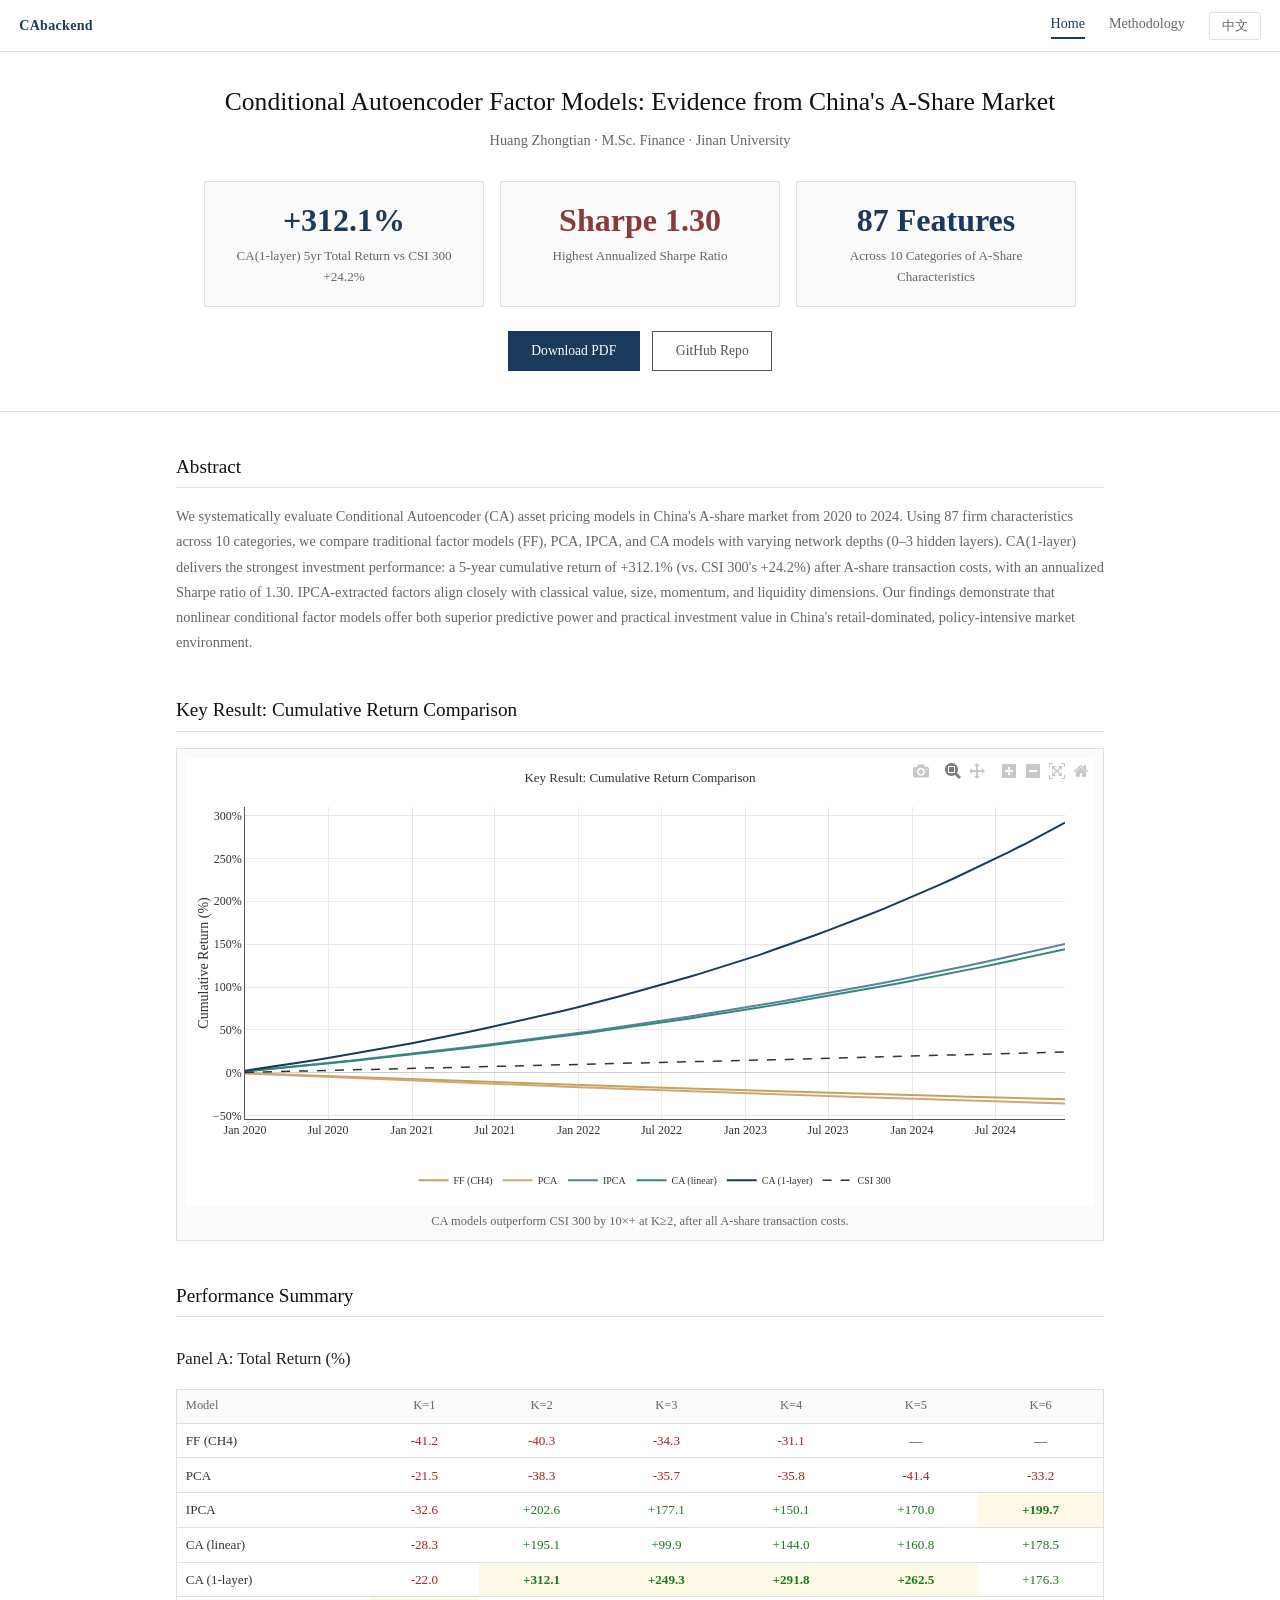
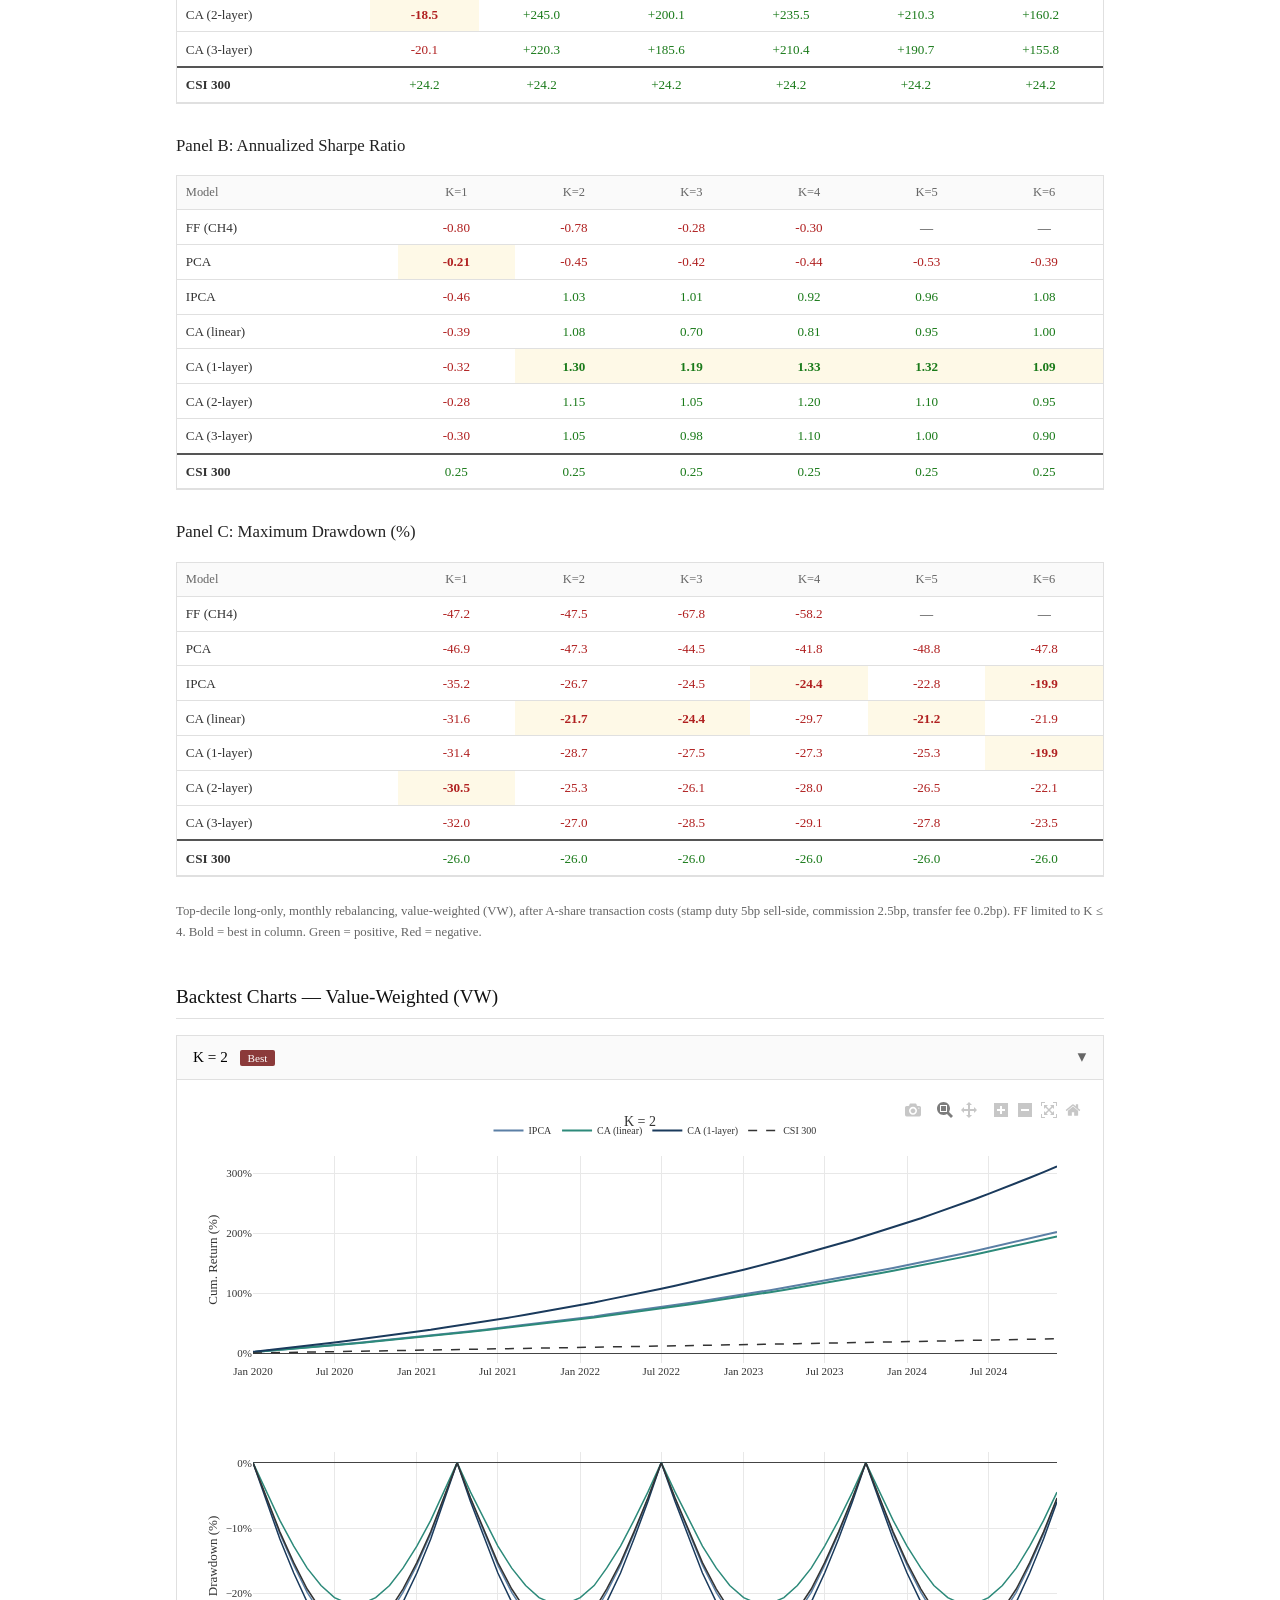
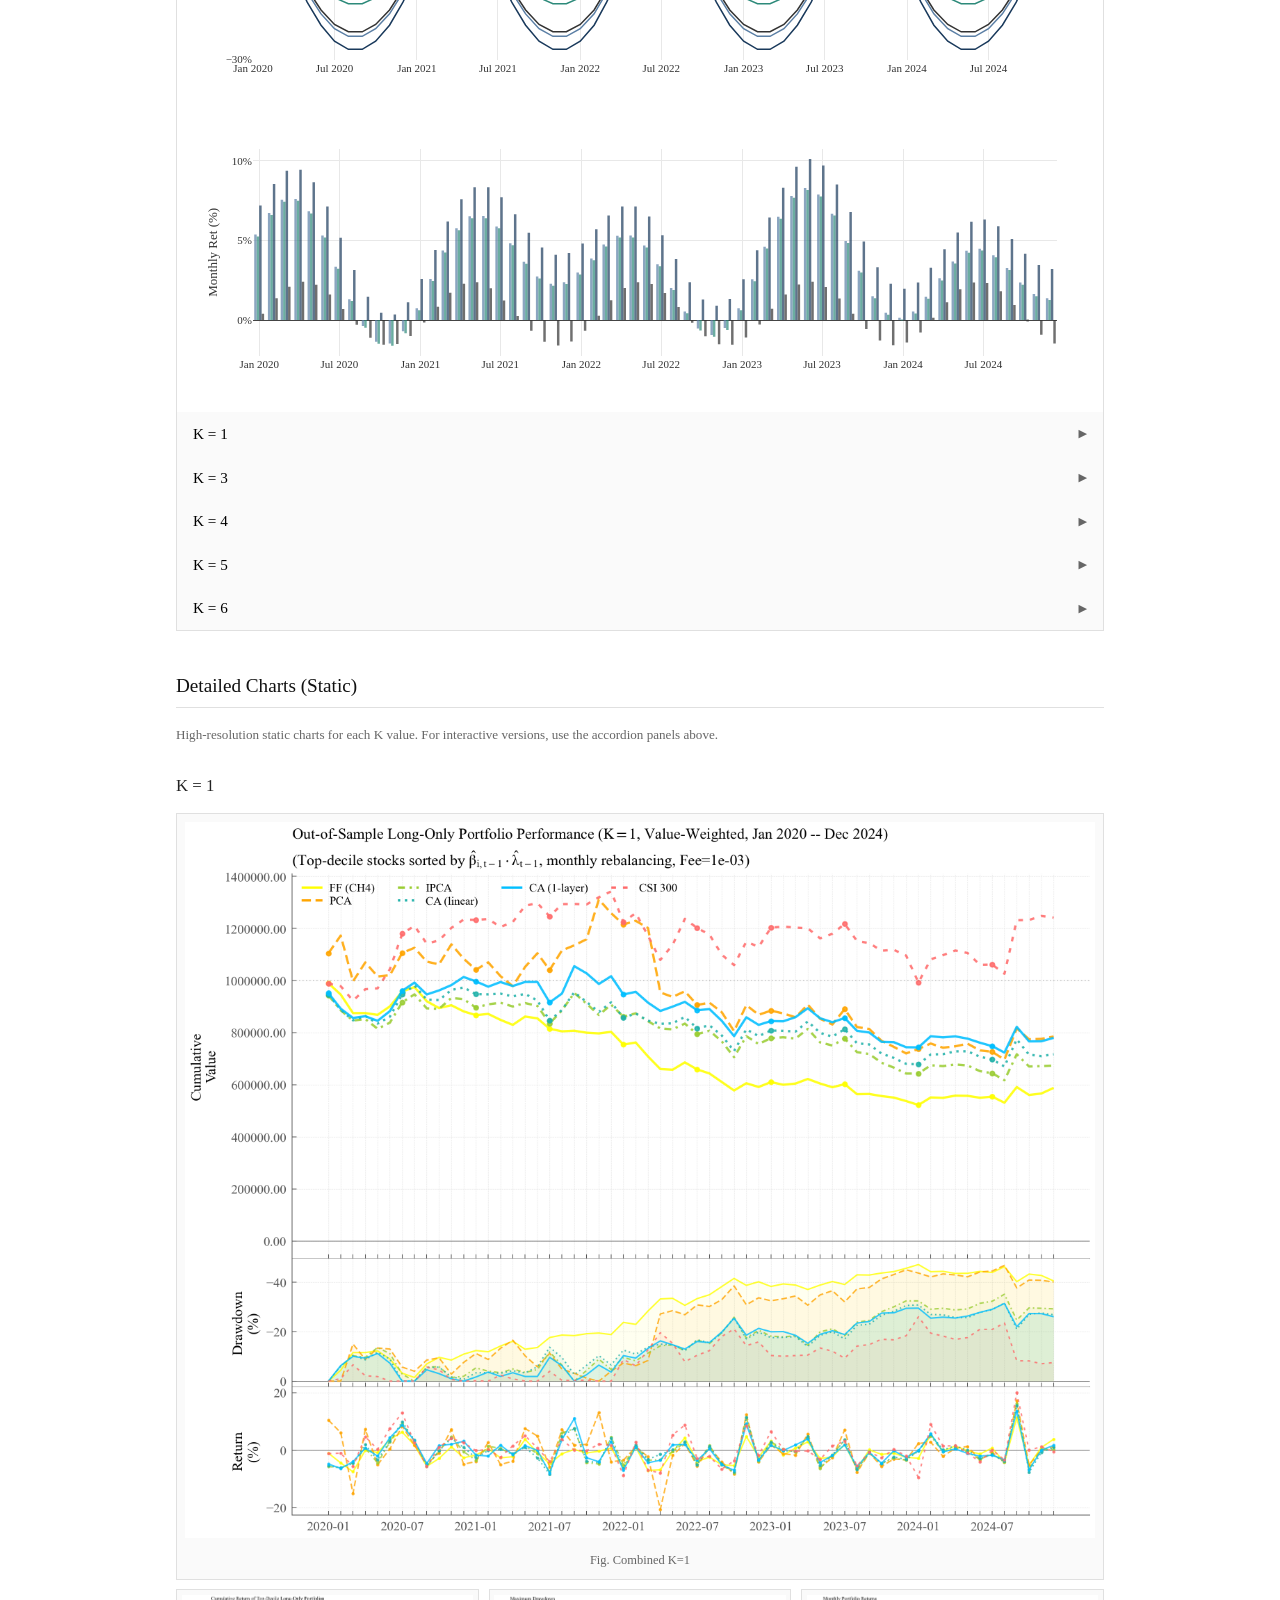
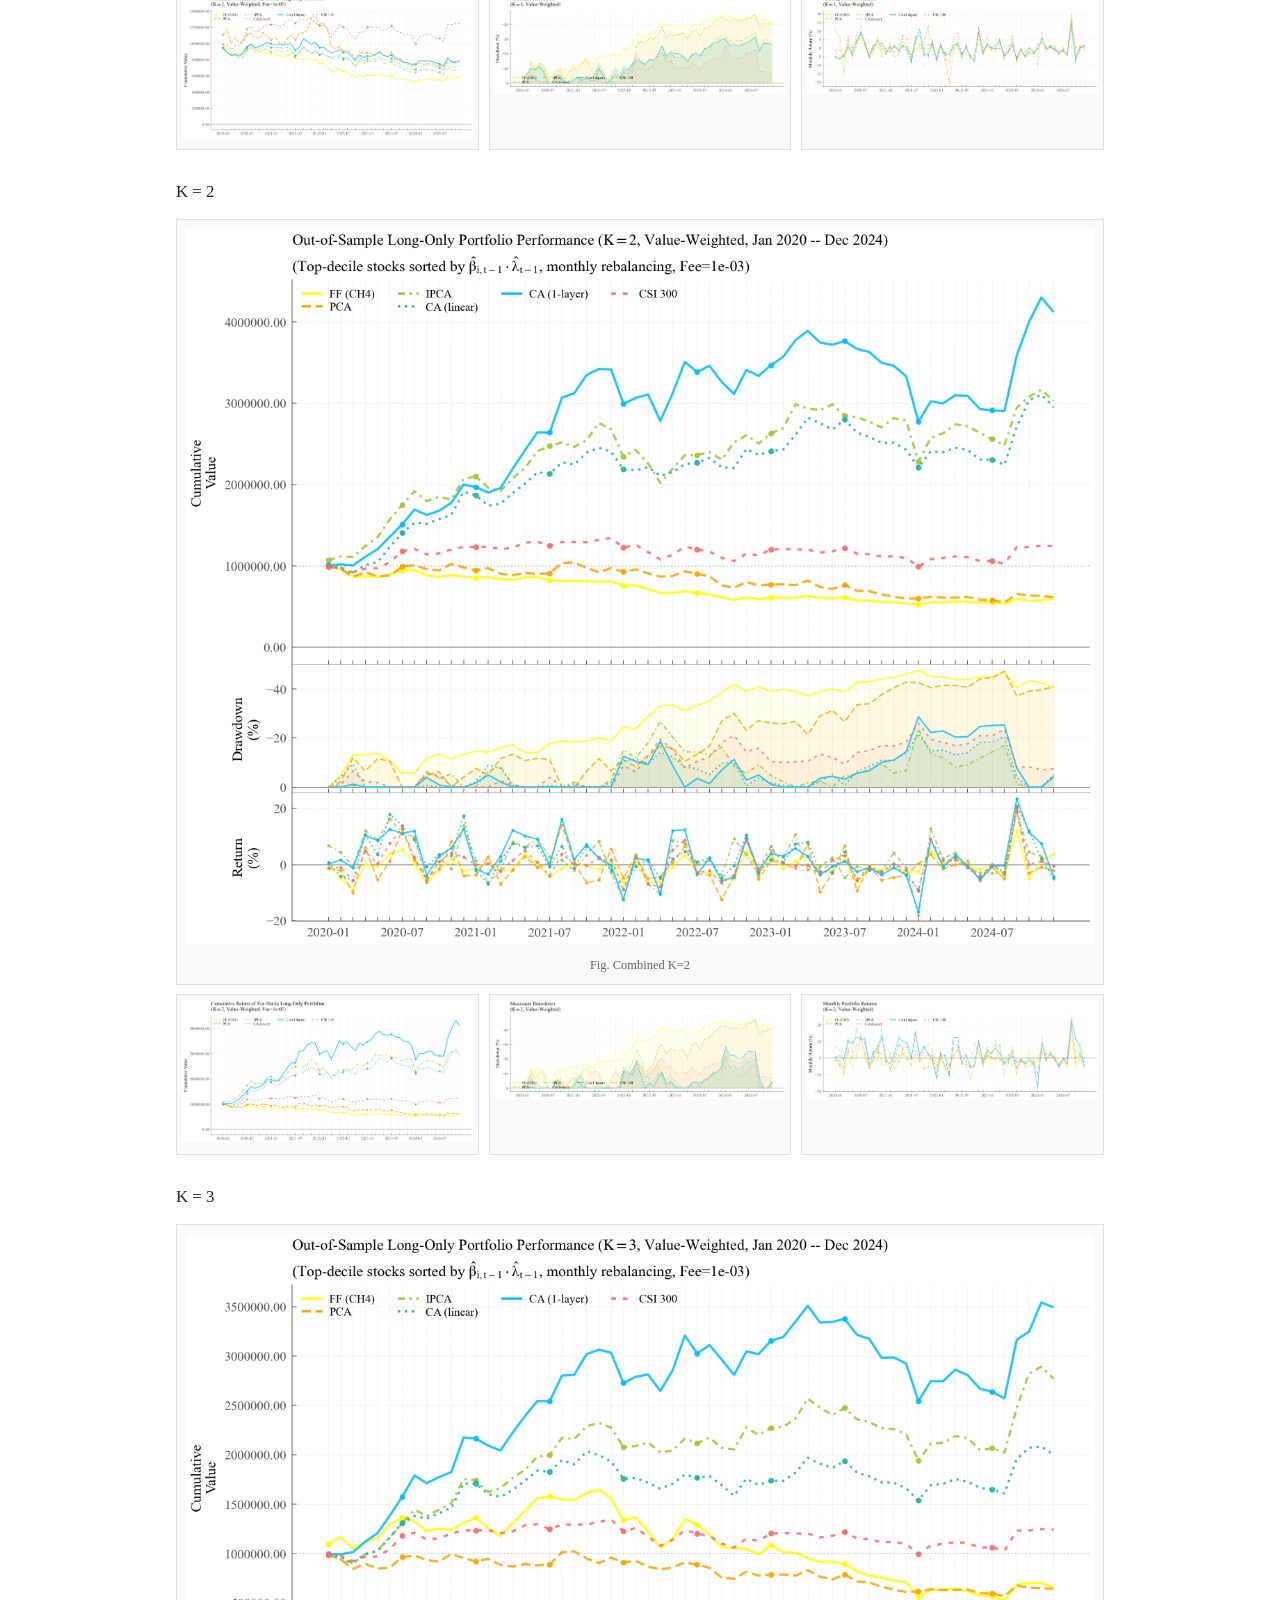
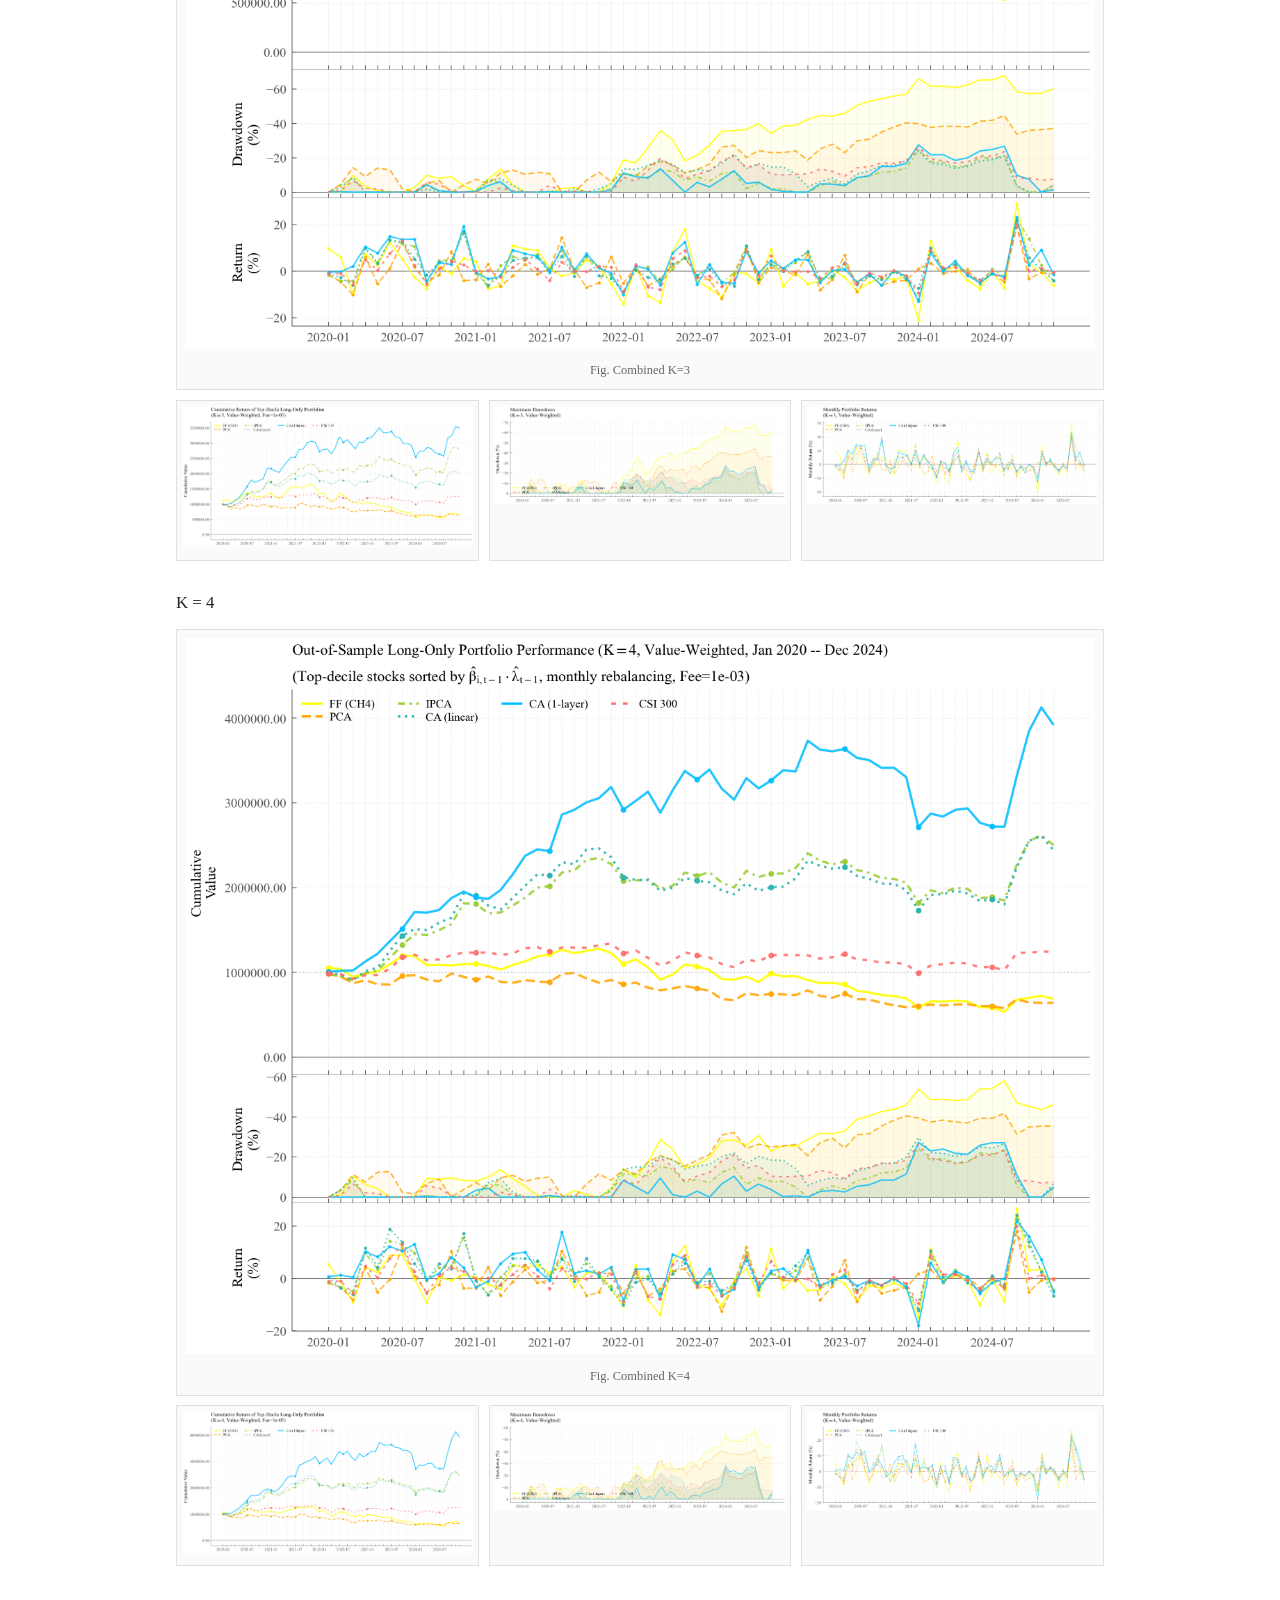
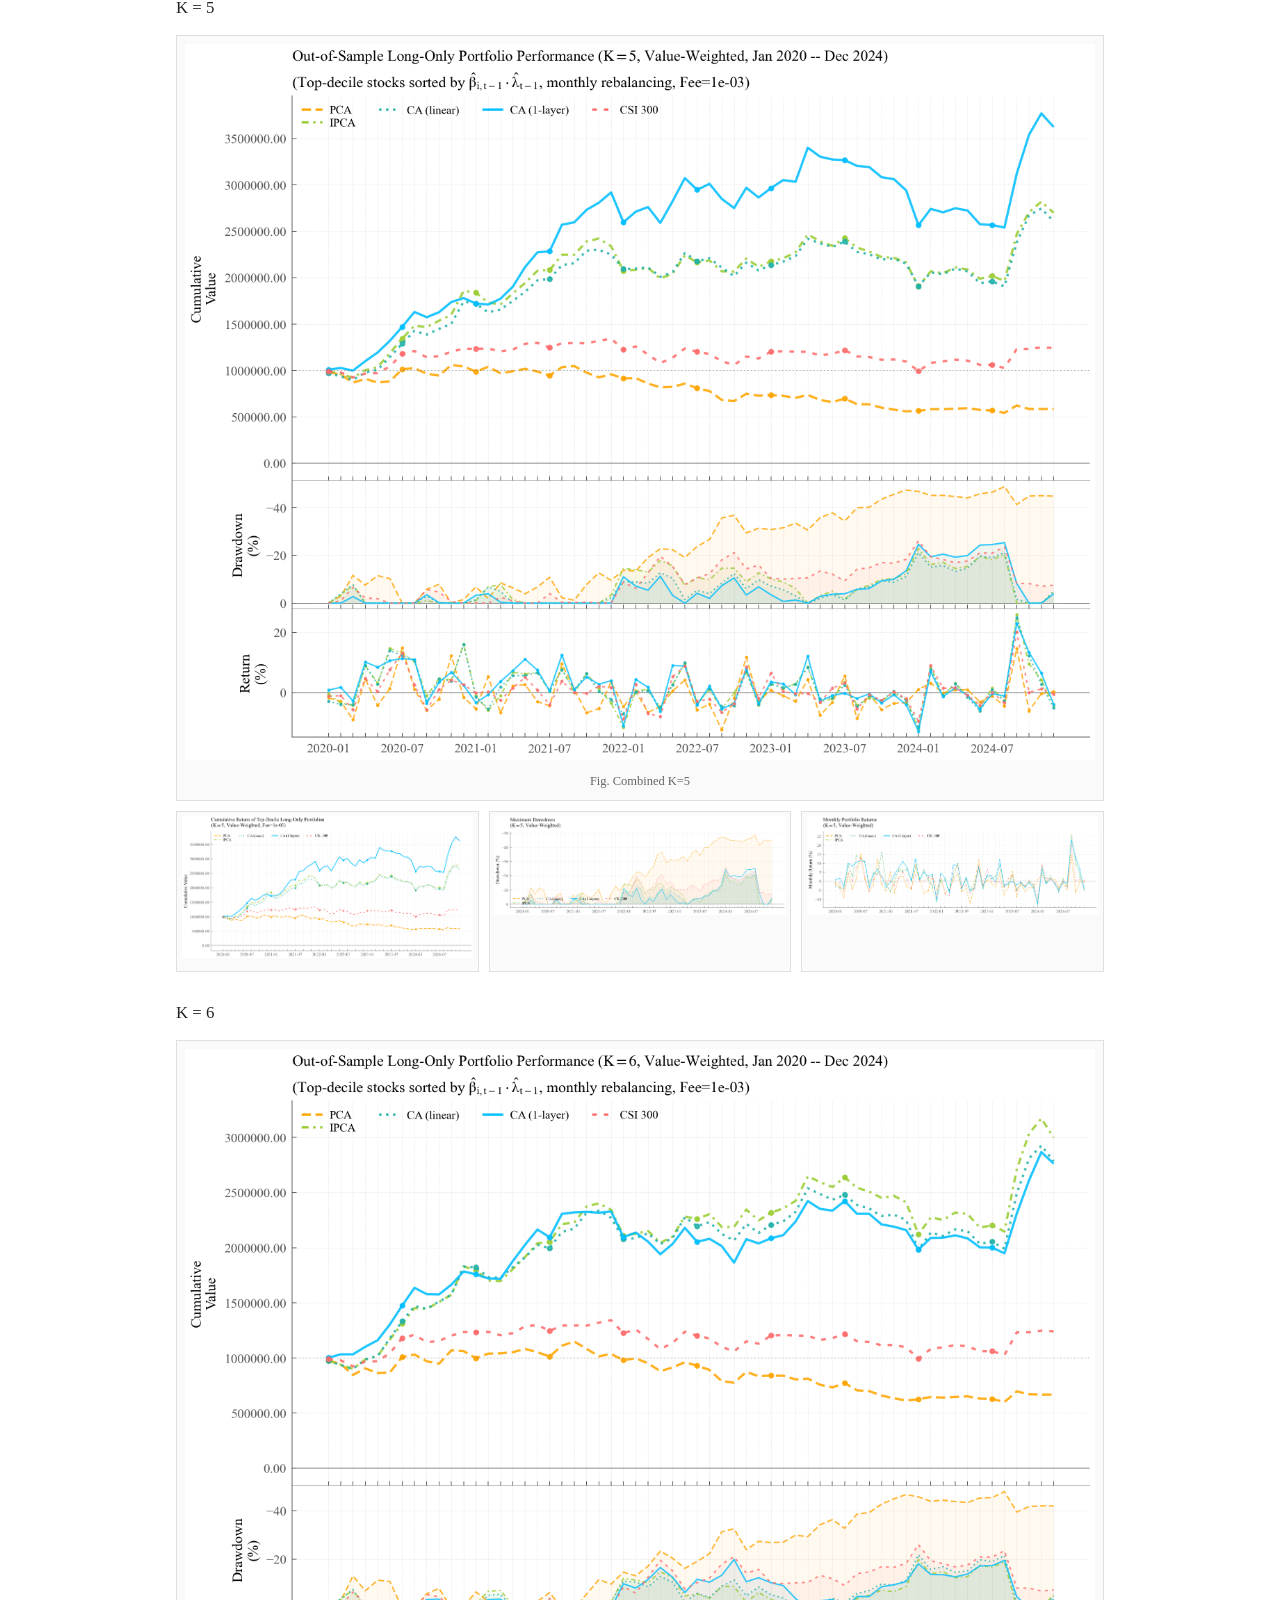
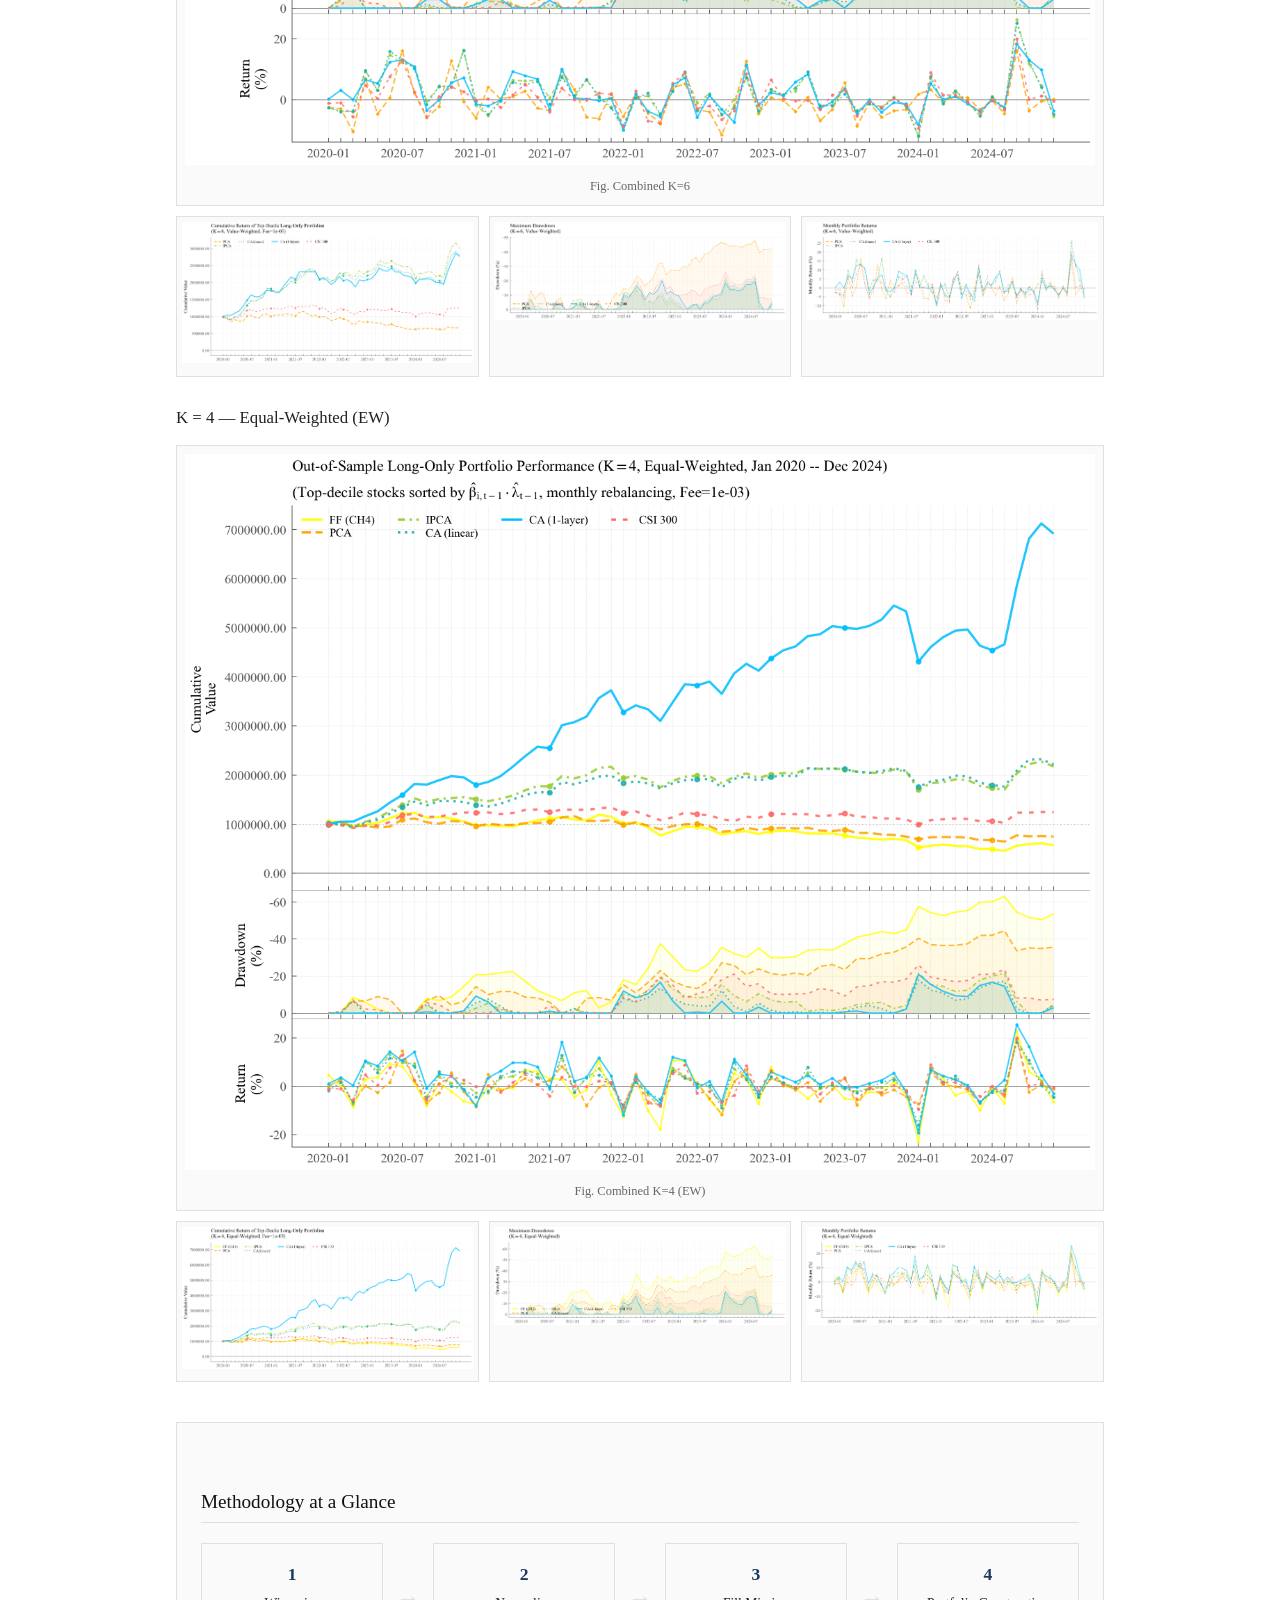
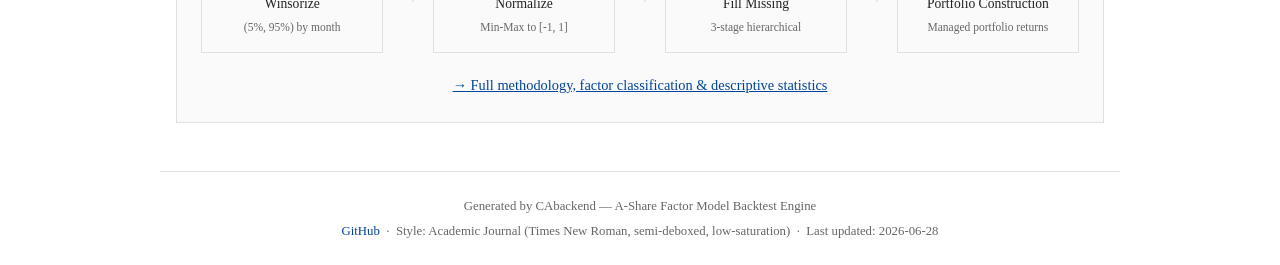
==== docs/index.html @ 12e274f5 "fix: 将网站文件移至docs/目录以匹配GitHub Pages设置，添加.nojekyll" ====
<!DOCTYPE html>
<html lang="en">
<head>
<meta charset="UTF-8">
<meta name="viewport" content="width=device-width, initial-scale=1.0">
<title>A-Share Factor Model Backtest — CA Model Portfolio Performance</title>
<link rel="stylesheet" href="css/academic.css">
<script src="https://cdn.plot.ly/plotly-2.35.2.min.js"></script>
</head>
<body>

<!-- ================================================================
     Navigation
     ================================================================ -->
<nav class="top-nav">
  <a href="index.html" class="nav-brand">CAbackend</a>
  <div class="nav-links">
    <a href="index.html" data-i18n="nav.home">Home</a>
    <a href="methodology.html" data-i18n="nav.methodology">Methodology</a>
    <button id="lang-switch-btn" class="lang-switch" data-i18n="nav.lang_switch">中文</button>
  </div>
</nav>

<!-- ================================================================
     Hero
     ================================================================ -->
<section class="hero">
  <h1 data-i18n="hero.title">Conditional Autoencoder Factor Models: Evidence from China's A-Share Market</h1>
  <p class="author-line" data-i18n="hero.author">Huang Zhongtian · M.Sc. Finance · Jinan University</p>

  <div class="hero-stats">
    <div class="hero-stat">
      <div class="stat-value" data-i18n="hero.stat1_val">+312.1%</div>
      <div class="stat-label" data-i18n="hero.stat1_lbl">CA(1-layer) 5yr Total Return vs CSI 300 +24.2%</div>
    </div>
    <div class="hero-stat">
      <div class="stat-value accent2" data-i18n="hero.stat2_val">Sharpe 1.30</div>
      <div class="stat-label" data-i18n="hero.stat2_lbl">Highest Annualized Sharpe Ratio</div>
    </div>
    <div class="hero-stat">
      <div class="stat-value" data-i18n="hero.stat3_val">87 Features</div>
      <div class="stat-label" data-i18n="hero.stat3_lbl">Across 10 Categories of A-Share Characteristics</div>
    </div>
  </div>

  <div class="hero-actions">
    <a href="paper.pdf" class="btn primary" data-i18n="hero.download_pdf">Download PDF</a>
    <a href="https://github.com/hcongxi42-web/CAbackend" class="btn" target="_blank" data-i18n="hero.github_repo">GitHub Repo</a>
  </div>
</section>

<!-- ================================================================
     Main Content
     ================================================================ -->
<main>

<!-- Abstract -->
<h2 data-i18n="abstract.title">Abstract</h2>
<p style="font-size:0.9rem;color:var(--muted);line-height:1.75;" data-i18n="abstract.text">
We systematically evaluate Conditional Autoencoder (CA) asset pricing models in China's A-share market from 2020 to 2024. Using 87 firm characteristics across 10 categories, we compare traditional factor models (FF), PCA, IPCA, and CA models with varying network depths (0–3 hidden layers). CA(1-layer) delivers the strongest investment performance: a 5-year cumulative return of +312.1% (vs. CSI 300's +24.2%) after A-share transaction costs, with an annualized Sharpe ratio of 1.30. IPCA-extracted factors align closely with classical value, size, momentum, and liquidity dimensions. Our findings demonstrate that nonlinear conditional factor models offer both superior predictive power and practical investment value in China's retail-dominated, policy-intensive market environment.
</p>

<!-- Key Result -->
<h2 data-i18n="key_result.title">Key Result: Cumulative Return Comparison</h2>
<div class="chart-card">
  <div id="key-result-plot" style="width:100%; min-height:450px;"></div>
  <div class="caption" data-i18n="key_result.caption">
    CA models outperform CSI 300 by 10×+ at K≥2, after all A-share transaction costs.
  </div>
</div>

<!-- Performance Summary -->
<h2 data-i18n="perf.title">Performance Summary</h2>
<div id="perf-tables"></div>
<p style="font-size:0.8rem;color:var(--muted);margin-top:0.5rem;" data-i18n="perf.note">
Top-decile long-only, monthly rebalancing, value-weighted (VW), after A-share transaction costs (stamp duty 5bp sell-side, commission 2.5bp, transfer fee 0.2bp). FF limited to K ≤ 4. Bold = best in column. Green = positive, Red = negative.
</p>

<!-- Backtest Charts by K -->
<h2 data-i18n="results.title">Backtest Charts — Value-Weighted (VW)</h2>

<div class="accordion">
  <button class="accordion-header open">
    <span>K = 2 <span class="best-badge" data-i18n="results.best">Best</span></span>
    <span class="arrow">▶</span>
  </button>
  <div class="accordion-body open">
    <div id="plot-k2" style="width:100%; min-height:600px;"></div>
  </div>
  <button class="accordion-header">
    <span>K = 1</span>
    <span class="arrow">▶</span>
  </button>
  <div class="accordion-body">
    <div id="plot-k1" style="width:100%; min-height:600px;"></div>
  </div>
  <button class="accordion-header">
    <span>K = 3</span>
    <span class="arrow">▶</span>
  </button>
  <div class="accordion-body">
    <div id="plot-k3" style="width:100%; min-height:600px;"></div>
  </div>
  <button class="accordion-header">
    <span>K = 4</span>
    <span class="arrow">▶</span>
  </button>
  <div class="accordion-body">
    <div id="plot-k4" style="width:100%; min-height:600px;"></div>
  </div>
  <button class="accordion-header">
    <span>K = 5</span>
    <span class="arrow">▶</span>
  </button>
  <div class="accordion-body">
    <div id="plot-k5" style="width:100%; min-height:600px;"></div>
  </div>
  <button class="accordion-header">
    <span>K = 6</span>
    <span class="arrow">▶</span>
  </button>
  <div class="accordion-body">
    <div id="plot-k6" style="width:100%; min-height:600px;"></div>
  </div>
</div>

<!-- Static image fallback section -->
<h2>Detailed Charts (Static)</h2>
<p style="font-size:0.82rem;color:var(--muted);margin-bottom:0.8rem;">
  High-resolution static charts for each K value. For interactive versions, use the accordion panels above.
</p>

<script>
// Generate static image gallery dynamically
const kValues = [1,2,3,4,5,6];
const chartTypes = [
  { prefix: 'Fig_Combined', label: 'Combined' },
  { prefix: 'FigA_CumRet',   label: 'Cumulative Return' },
  { prefix: 'FigB_Drawdown', label: 'Max Drawdown' },
  { prefix: 'FigC_MonthlyRet', label: 'Monthly Returns' },
];
for (const k of kValues) {
  document.write('<h3>K = ' + k + '</h3>');
  document.write('<div class="chart-card"><img src="images/Fig_Combined_K' + k + '_VW_LO.png" alt="Combined K=' + k + '" loading="lazy" style="width:100%;max-width:100%;"><div class="caption">Fig. Combined K=' + k + '</div></div>');
  document.write('<div style="display:flex;flex-wrap:wrap;gap:0.6rem;margin:0.6rem 0 1.5rem;">');
  for (const ct of chartTypes.slice(1)) {
    document.write('<div style="flex:1 1 280px;min-width:0;border:1px solid var(--grid);padding:0.3rem;background:var(--card-bg);"><img src="images/' + ct.prefix + '_K' + k + '_VW_LO.png" alt="' + ct.label + ' K=' + k + '" loading="lazy" style="width:100%;"></div>');
  }
  document.write('</div>');
}
// K=4 EW
document.write('<h3>K = 4 — Equal-Weighted (EW)</h3>');
document.write('<div class="chart-card"><img src="images/Fig_Combined_K4_EW_LO.png" alt="Combined K=4 EW" loading="lazy" style="width:100%;max-width:100%;"><div class="caption">Fig. Combined K=4 (EW)</div></div>');
document.write('<div style="display:flex;flex-wrap:wrap;gap:0.6rem;margin:0.6rem 0 1.5rem;">');
for (const ct of chartTypes.slice(1)) {
  document.write('<div style="flex:1 1 280px;min-width:0;border:1px solid var(--grid);padding:0.3rem;background:var(--card-bg);"><img src="images/' + ct.prefix + '_K4_EW_LO.png" alt="' + ct.label + ' K=4 EW" loading="lazy" style="width:100%;"></div>');
}
document.write('</div>');
</script>

<!-- Methodology Summary -->
<section style="margin:2.5rem 0;padding:1.5rem;border:1px solid var(--grid);background:var(--card-bg);">
  <h2>Methodology at a Glance</h2>
  <div class="process-flow">
    <div class="process-step">
      <div class="step-num">1</div>
      <div class="step-title" data-i18n="process.step1_title">Winsorize</div>
      <div class="step-desc" data-i18n="process.step1_desc">(5%, 95%) by month</div>
    </div>
    <div class="process-arrow">→</div>
    <div class="process-step">
      <div class="step-num">2</div>
      <div class="step-title" data-i18n="process.step2_title">Normalize</div>
      <div class="step-desc" data-i18n="process.step2_desc">Min-Max to [-1, 1]</div>
    </div>
    <div class="process-arrow">→</div>
    <div class="process-step">
      <div class="step-num">3</div>
      <div class="step-title" data-i18n="process.step3_title">Fill Missing</div>
      <div class="step-desc" data-i18n="process.step3_desc">3-stage hierarchical</div>
    </div>
    <div class="process-arrow">→</div>
    <div class="process-step">
      <div class="step-num">4</div>
      <div class="step-title" data-i18n="process.step4_title">Portfolio Construction</div>
      <div class="step-desc" data-i18n="process.step4_desc">Managed portfolio returns</div>
    </div>
  </div>
  <p style="text-align:center;margin-top:1rem;">
    <a href="methodology.html" style="color:var(--link);font-size:0.9rem;">→ Full methodology, factor classification &amp; descriptive statistics</a>
  </p>
</section>

</main>

<footer>
  <p data-i18n="footer.generated">
    Generated by CAbackend — A-Share Factor Model Backtest Engine
  </p>
  <p style="margin-top:0.3rem;">
    <a href="https://github.com/hcongxi42-web/CAbackend">GitHub</a>
    &nbsp;·&nbsp; Style: Academic Journal (Times New Roman, semi-deboxed, low-saturation)
    &nbsp;·&nbsp; <span data-i18n="footer.last_updated">Last updated</span>: 2026-06-28
  </p>
</footer>

<script src="js/i18n.js"></script>
<script src="js/plots.js"></script>
<script src="js/main.js"></script>
</body>
</html>
---- docs/css/academic.css ----
/* ============================================================
   Academic Journal Style — 论文成果展示网站共享样式
   Design: Top-tier journal (AER / JF / RFS)
   Fonts: Times New Roman / Computer Modern (serif only)
   Palette: low-saturation, data-first, semi-deboxed
   ============================================================ */

/* ---- CSS Variables ---- */
:root {
  --bg:        #FFFFFF;
  --text:      #333333;
  --muted:     #666666;
  --spine:     #555555;
  --grid:      #E0E0E0;
  --accent:    #1a3a5c;
  --accent2:   #8b3a3a;
  --accent3:   #5b7fa5;
  --link:      #004499;
  --code-bg:   #F5F5F5;
  --card-bg:   #FAFAFA;
  --max-width: 960px;
  --nav-height: 52px;
}

* { box-sizing: border-box; margin: 0; padding: 0; }

body {
  font-family: 'Times New Roman', 'Computer Modern', 'DejaVu Serif', Georgia, serif;
  font-size: 16px;
  line-height: 1.6;
  color: var(--text);
  background: var(--bg);
  -webkit-text-size-adjust: 100%;
  padding-top: var(--nav-height);
}

/* ---- Navigation ---- */
.top-nav {
  position: fixed;
  top: 0; left: 0; right: 0;
  height: var(--nav-height);
  background: var(--bg);
  border-bottom: 1px solid var(--grid);
  display: flex;
  align-items: center;
  justify-content: space-between;
  padding: 0 1.2rem;
  z-index: 1000;
  font-size: 0.88rem;
}
.top-nav .nav-brand {
  font-weight: bold;
  color: var(--accent);
  text-decoration: none;
  letter-spacing: 0.02em;
}
.top-nav .nav-links {
  display: flex;
  gap: 1.5rem;
  align-items: center;
}
.top-nav .nav-links a {
  color: var(--muted);
  text-decoration: none;
  transition: color 0.2s;
  padding-bottom: 2px;
  border-bottom: 2px solid transparent;
}
.top-nav .nav-links a:hover,
.top-nav .nav-links a.active {
  color: var(--accent);
  border-bottom-color: var(--accent);
}
.top-nav .lang-switch {
  background: none;
  border: 1px solid var(--grid);
  color: var(--muted);
  padding: 4px 12px;
  cursor: pointer;
  font-family: inherit;
  font-size: 0.82rem;
  border-radius: 3px;
  transition: all 0.2s;
}
.top-nav .lang-switch:hover {
  border-color: var(--accent);
  color: var(--accent);
}

/* ---- Layout ---- */
header, main, footer {
  max-width: var(--max-width);
  margin: 0 auto;
  padding: 0 1rem;
}

/* ---- Header ---- */
header {
  padding-top: 2.5rem;
  padding-bottom: 1.5rem;
  border-bottom: 1px solid var(--grid);
  margin-bottom: 2rem;
}
header h1 {
  font-size: 1.5rem;
  font-weight: normal;
  line-height: 1.35;
  color: #111;
}
header .meta {
  font-size: 0.85rem;
  color: var(--muted);
  margin-top: 0.4rem;
}

/* ---- Hero Section ---- */
.hero {
  text-align: center;
  padding: 2rem 1rem 2.5rem;
  border-bottom: 1px solid var(--grid);
  margin-bottom: 2rem;
}
.hero h1 {
  font-size: 1.6rem;
  font-weight: normal;
  line-height: 1.4;
  color: #111;
  margin-bottom: 0.6rem;
}
.hero .subtitle {
  font-size: 1rem;
  color: var(--muted);
  margin-bottom: 1.2rem;
}
.hero .author-line {
  font-size: 0.9rem;
  color: var(--muted);
  margin-bottom: 1.8rem;
}
.hero .author-line a {
  color: var(--link);
  text-decoration: none;
}

/* Hero stat cards */
.hero-stats {
  display: flex;
  flex-wrap: wrap;
  gap: 1rem;
  justify-content: center;
  margin: 1.5rem 0;
}
.hero-stat {
  flex: 1 1 200px;
  max-width: 280px;
  text-align: center;
  padding: 1.2rem 1rem;
  border: 1px solid var(--grid);
  background: var(--card-bg);
}
.hero-stat .stat-value {
  font-size: 2rem;
  color: var(--accent);
  font-weight: bold;
  line-height: 1.2;
}
.hero-stat .stat-value.accent2 { color: var(--accent2); }
.hero-stat .stat-label {
  font-size: 0.82rem;
  color: var(--muted);
  margin-top: 0.3rem;
}

.hero-actions {
  display: flex;
  gap: 0.8rem;
  justify-content: center;
  flex-wrap: wrap;
  margin-top: 1.2rem;
}
.hero-actions .btn {
  display: inline-block;
  padding: 0.5rem 1.4rem;
  border: 1px solid var(--spine);
  color: var(--spine);
  text-decoration: none;
  font-size: 0.85rem;
  font-family: inherit;
  transition: all 0.2s;
}
.hero-actions .btn:hover {
  background: var(--accent);
  color: #fff;
  border-color: var(--accent);
}
.hero-actions .btn.primary {
  background: var(--accent);
  color: #fff;
  border-color: var(--accent);
}
.hero-actions .btn.primary:hover {
  background: #152d4a;
}

/* ---- Section titles ---- */
h2 {
  font-size: 1.2rem;
  font-weight: normal;
  color: #111;
  margin: 2.5rem 0 1rem 0;
  padding-bottom: 0.3rem;
  border-bottom: 1px solid var(--grid);
}
h3 {
  font-size: 1.05rem;
  font-weight: normal;
  color: #222;
  margin: 1.8rem 0 0.8rem 0;
}
h4 {
  font-size: 0.95rem;
  font-weight: normal;
  color: #333;
  margin: 1.2rem 0 0.5rem 0;
}

/* ---- Summary table ---- */
.table-wrap {
  overflow-x: auto;
  -webkit-overflow-scrolling: touch;
  margin: 1rem 0 1.5rem 0;
  border: 1px solid var(--grid);
}
table {
  width: 100%;
  border-collapse: collapse;
  font-size: 0.82rem;
  white-space: nowrap;
}
th, td {
  padding: 0.4rem 0.55rem;
  text-align: center;
  border-bottom: 1px solid var(--grid);
}
th {
  background: #FAFAFA;
  font-weight: normal;
  color: var(--muted);
  font-size: 0.78rem;
  position: sticky;
  top: 0;
}
td:first-child, th:first-child { text-align: left; font-weight: normal; }
tr:hover td { background: #FAFAFA; }
.pos { color: #1a7a1a; }
.neg { color: #b02020; }
.best { font-weight: bold; background: #fef9e7; }

/* ---- Chart display ---- */
.chart-card {
  border: 1px solid var(--grid);
  padding: 0.5rem;
  background: var(--card-bg);
  margin: 0.5rem 0;
}
.chart-card .caption {
  font-size: 0.78rem;
  color: var(--muted);
  text-align: center;
  margin-top: 0.3rem;
}

/* ---- Accordion ---- */
.accordion {
  margin: 1rem 0;
  border: 1px solid var(--grid);
}
.accordion-header {
  display: flex;
  justify-content: space-between;
  align-items: center;
  padding: 0.8rem 1rem;
  background: var(--card-bg);
  cursor: pointer;
  font-size: 0.95rem;
  font-family: inherit;
  width: 100%;
  border: none;
  text-align: left;
  transition: background 0.2s;
}
.accordion-header:hover {
  background: #f0f0f0;
}
.accordion-header .arrow {
  font-size: 0.7rem;
  transition: transform 0.2s;
  color: var(--muted);
}
.accordion-header.open .arrow {
  transform: rotate(90deg);
}
.accordion-body {
  display: none;
  padding: 1rem;
  border-top: 1px solid var(--grid);
}
.accordion-body.open {
  display: block;
}
.accordion-header .best-badge {
  font-size: 0.7rem;
  background: var(--accent2);
  color: #fff;
  padding: 2px 8px;
  border-radius: 2px;
  margin-left: 0.5rem;
}

/* ---- Factor filter/search ---- */
.filter-bar {
  display: flex;
  gap: 0.5rem;
  margin: 1rem 0;
  flex-wrap: wrap;
}
.filter-bar input {
  flex: 1;
  min-width: 200px;
  padding: 0.4rem 0.6rem;
  border: 1px solid var(--grid);
  font-family: inherit;
  font-size: 0.85rem;
}
.filter-bar select {
  padding: 0.4rem 0.6rem;
  border: 1px solid var(--grid);
  font-family: inherit;
  font-size: 0.85rem;
  background: #fff;
}

/* ---- Model architecture SVG container ---- */
.arch-diagram {
  text-align: center;
  margin: 1.5rem 0;
  overflow-x: auto;
}
.arch-diagram svg {
  max-width: 100%;
}

/* ---- Code / Formula ---- */
code {
  font-family: 'Courier New', Courier, monospace;
  background: var(--code-bg);
  padding: 0.1em 0.3em;
  font-size: 0.9em;
  border-radius: 2px;
}
.katex-display { overflow-x: auto; }

/* ---- Process flow ---- */
.process-flow {
  display: flex;
  flex-wrap: wrap;
  gap: 0.8rem;
  margin: 1.2rem 0;
  justify-content: center;
}
.process-step {
  flex: 1 1 180px;
  max-width: 220px;
  text-align: center;
  padding: 1rem 0.8rem;
  border: 1px solid var(--grid);
  background: var(--card-bg);
}
.process-step .step-num {
  font-size: 1.1rem;
  color: var(--accent);
  font-weight: bold;
}
.process-step .step-title {
  font-size: 0.85rem;
  color: #222;
  margin-top: 0.3rem;
}
.process-step .step-desc {
  font-size: 0.72rem;
  color: var(--muted);
  margin-top: 0.2rem;
}
.process-arrow {
  display: flex;
  align-items: center;
  font-size: 1.5rem;
  color: var(--grid);
}

/* ---- Two-column layout ---- */
.two-col {
  display: flex;
  flex-wrap: wrap;
  gap: 1.5rem;
  margin: 1.5rem 0;
}
.two-col > div {
  flex: 1 1 300px;
}

/* ---- Footer ---- */
footer {
  margin-top: 3rem;
  padding: 1.5rem 1rem;
  border-top: 1px solid var(--grid);
  text-align: center;
  font-size: 0.8rem;
  color: var(--muted);
}
footer a { color: var(--link); text-decoration: none; }

/* ---- Mobile ---- */
@media (max-width: 640px) {
  body { font-size: 15px; padding-top: 46px; }
  :root { --nav-height: 46px; }
  header h1 { font-size: 1.25rem; }
  h2 { font-size: 1.1rem; }
  .hero h1 { font-size: 1.3rem; }
  .hero-stats { flex-direction: column; align-items: center; }
  .hero-stat { max-width: 100%; width: 100%; }
  .hero-stat .stat-value { font-size: 1.5rem; }
  .top-nav { padding: 0 0.6rem; font-size: 0.78rem; }
  .top-nav .nav-links { gap: 0.8rem; }
  table { font-size: 0.72rem; }
  th, td { padding: 0.3rem 0.4rem; }
  .process-flow { flex-direction: column; align-items: center; }
  .process-arrow { transform: rotate(90deg); }
}
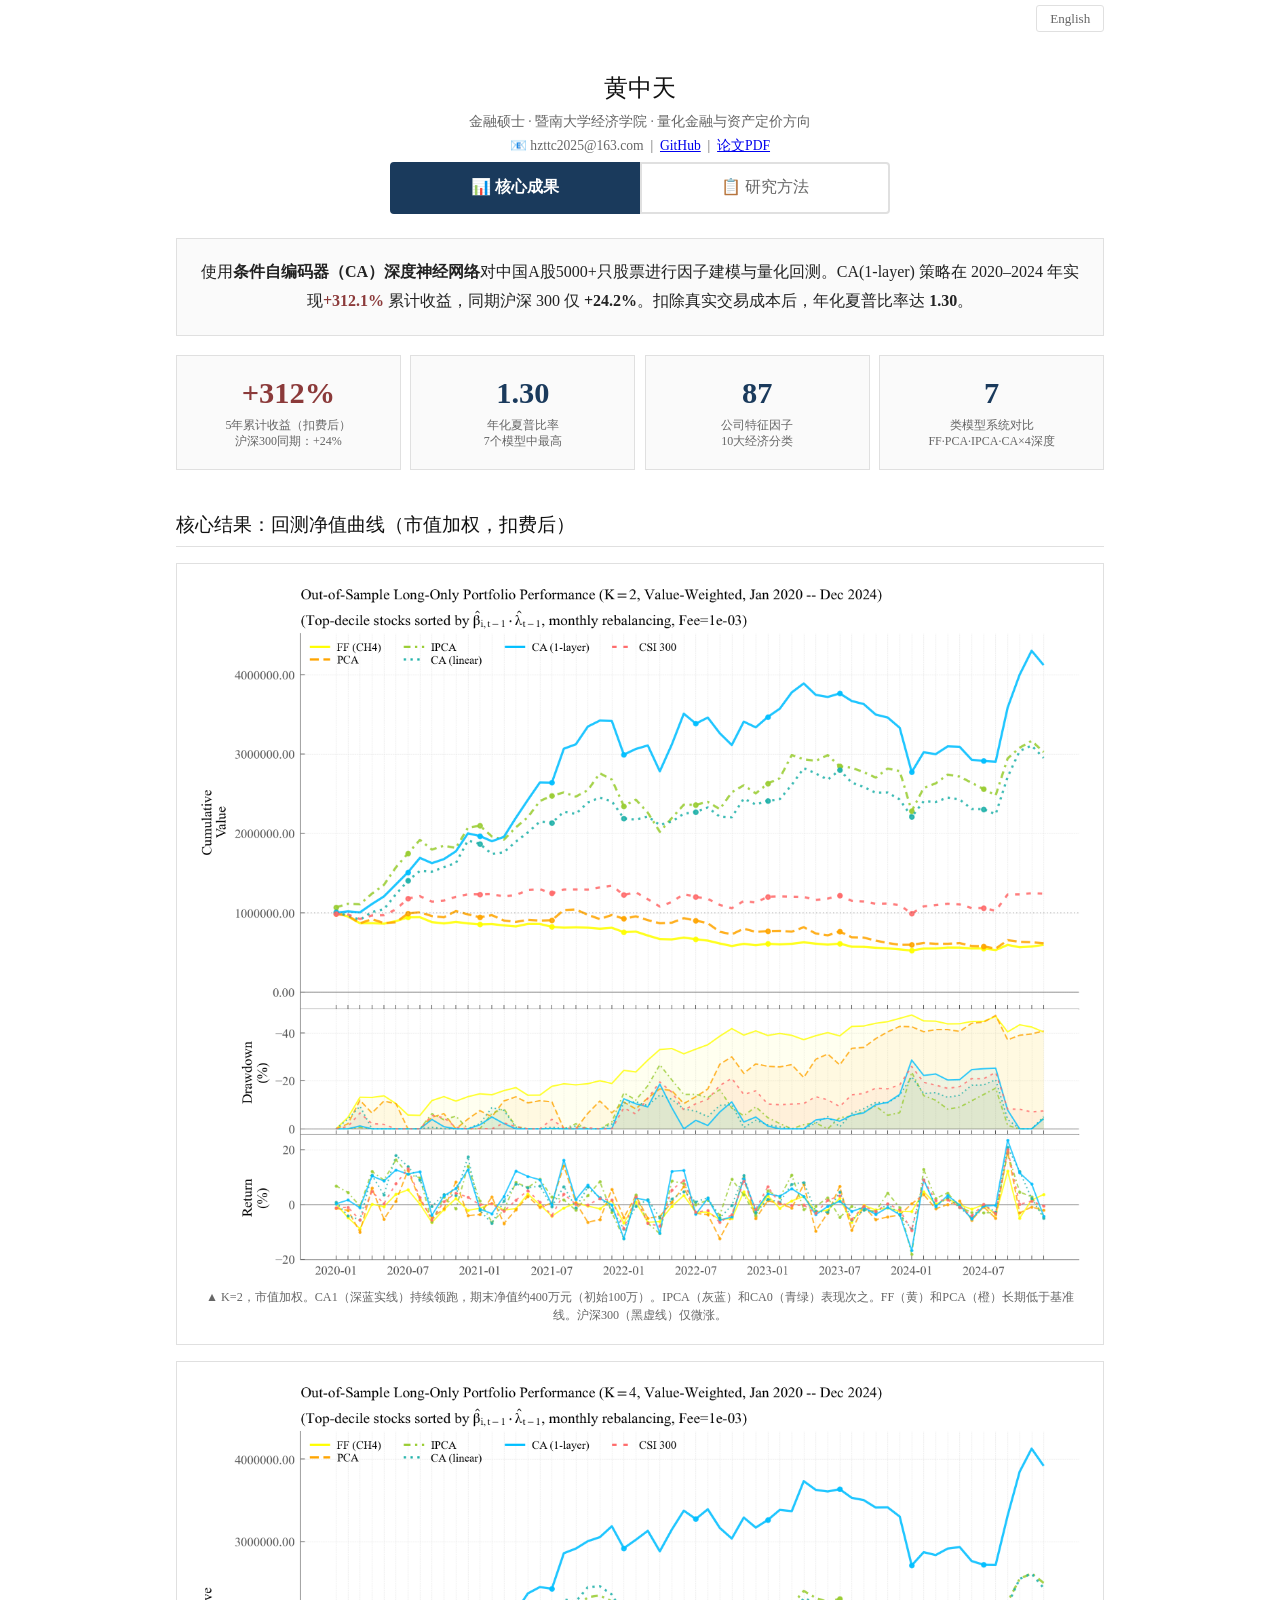
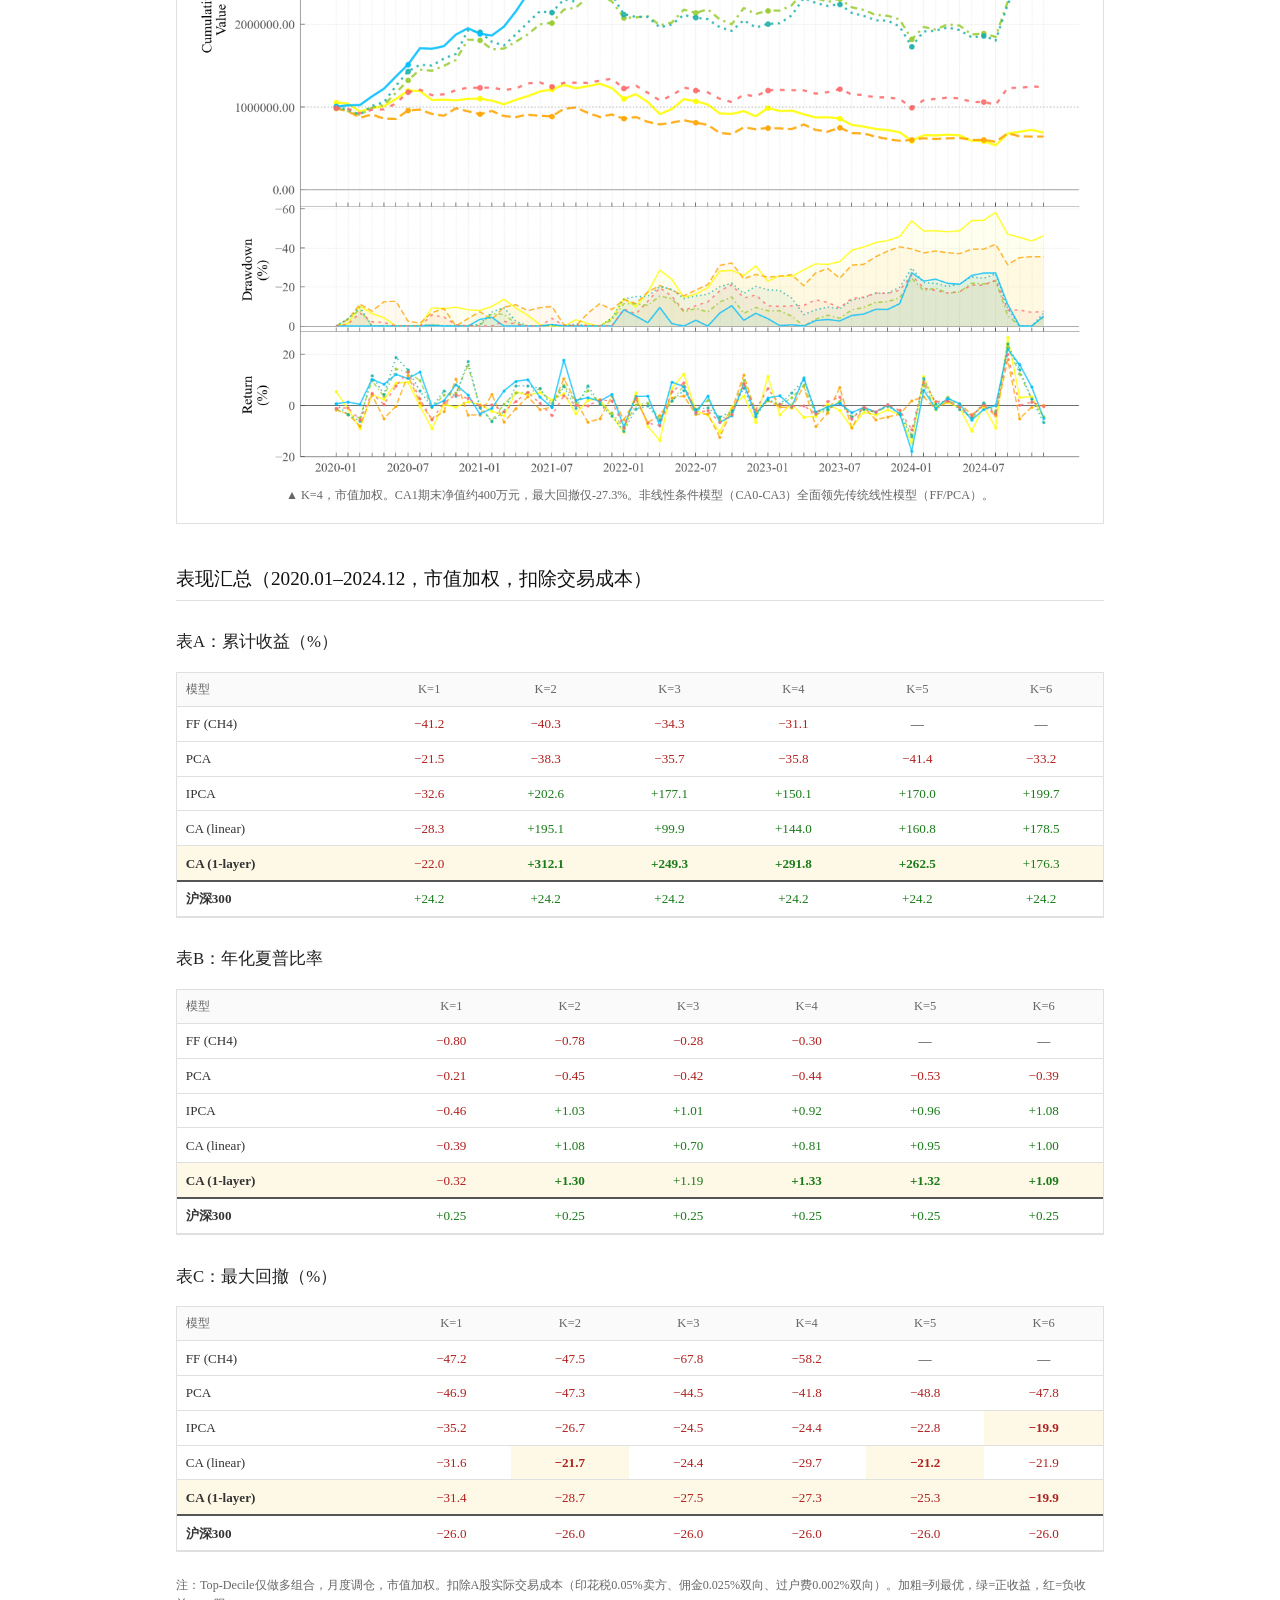
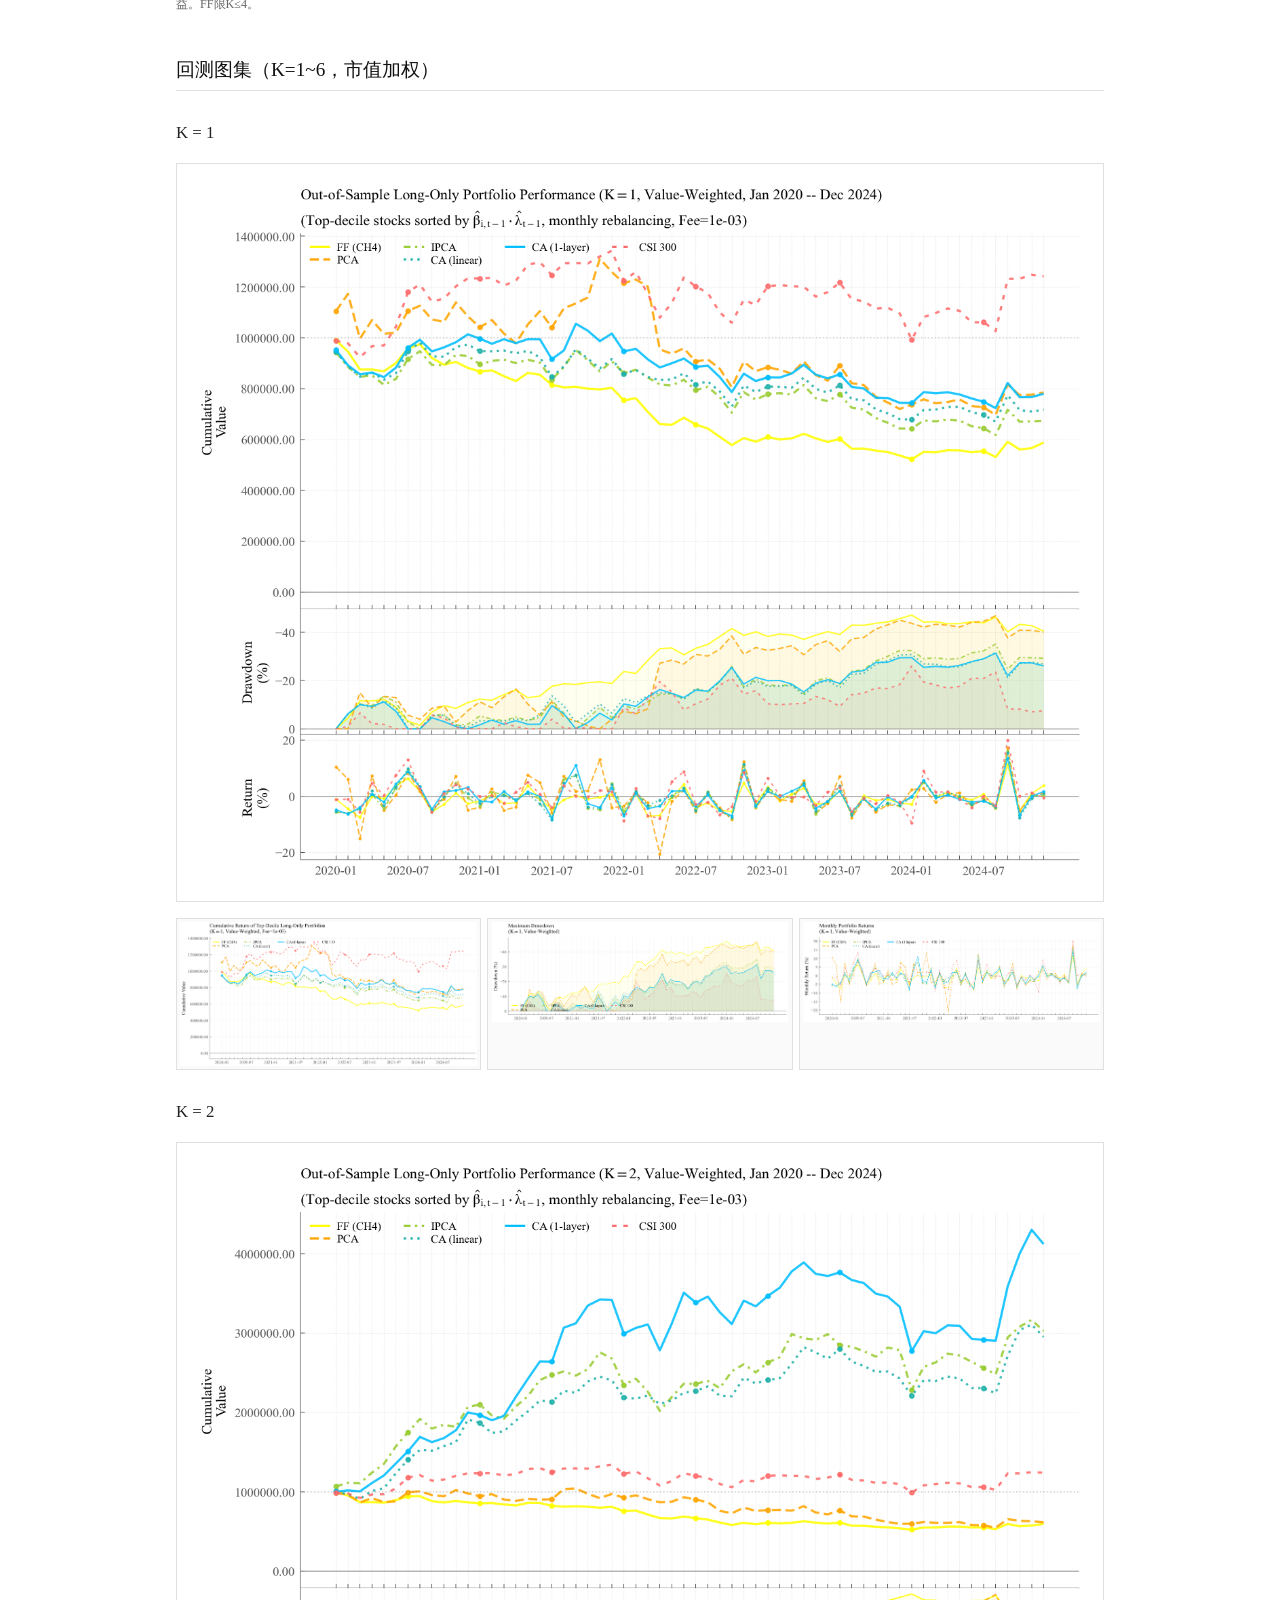
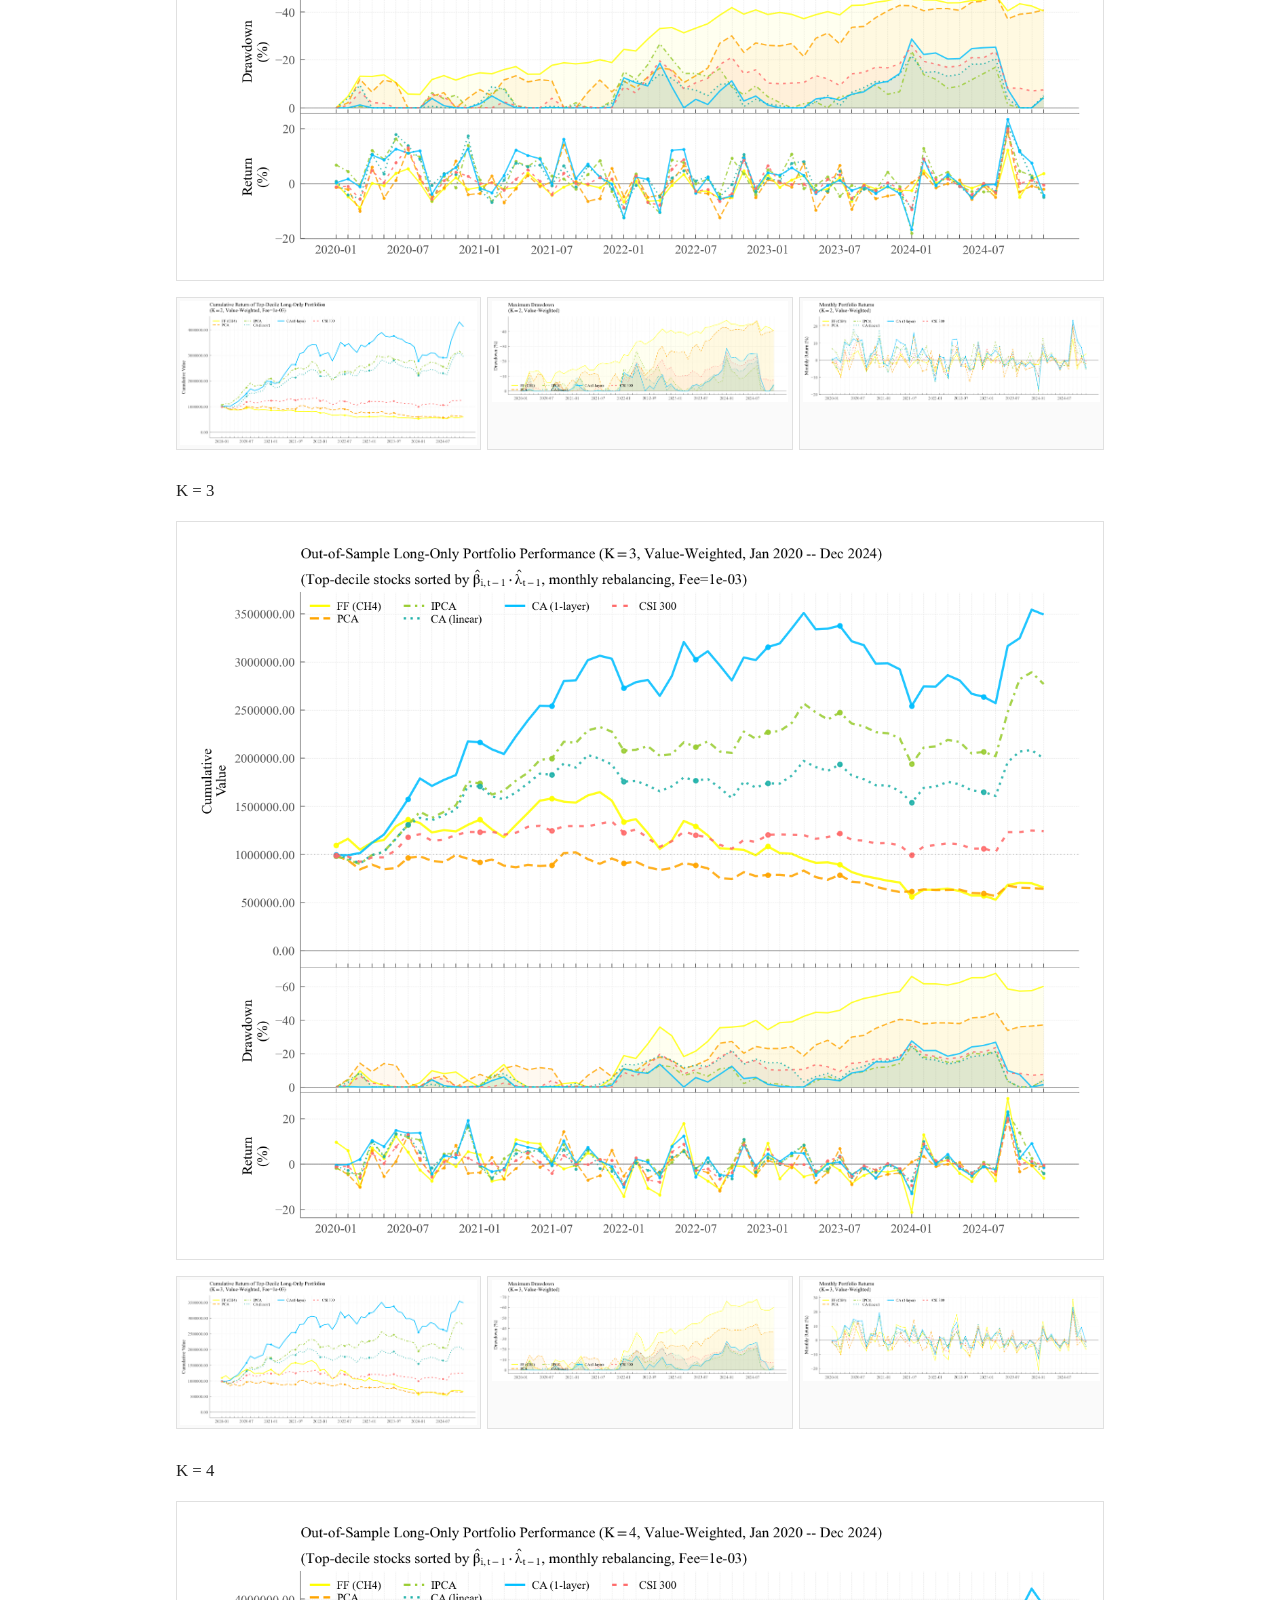
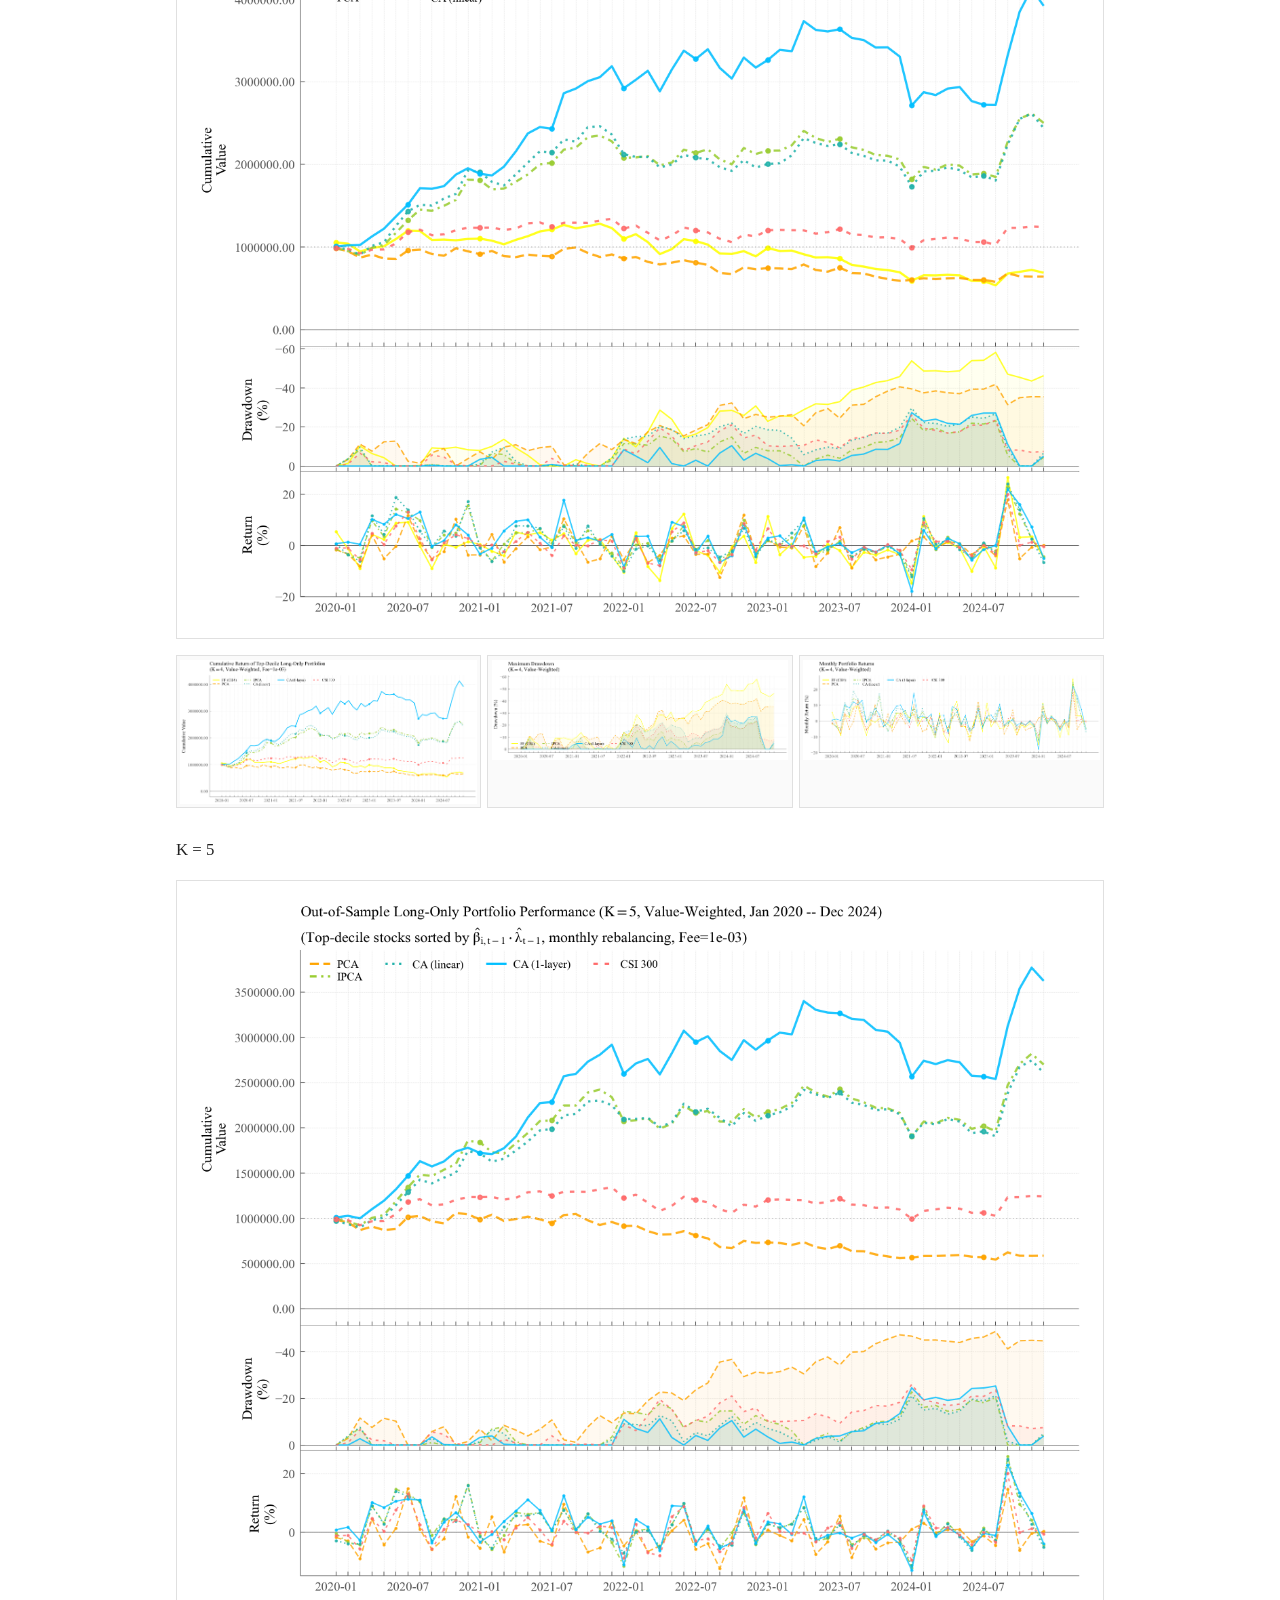
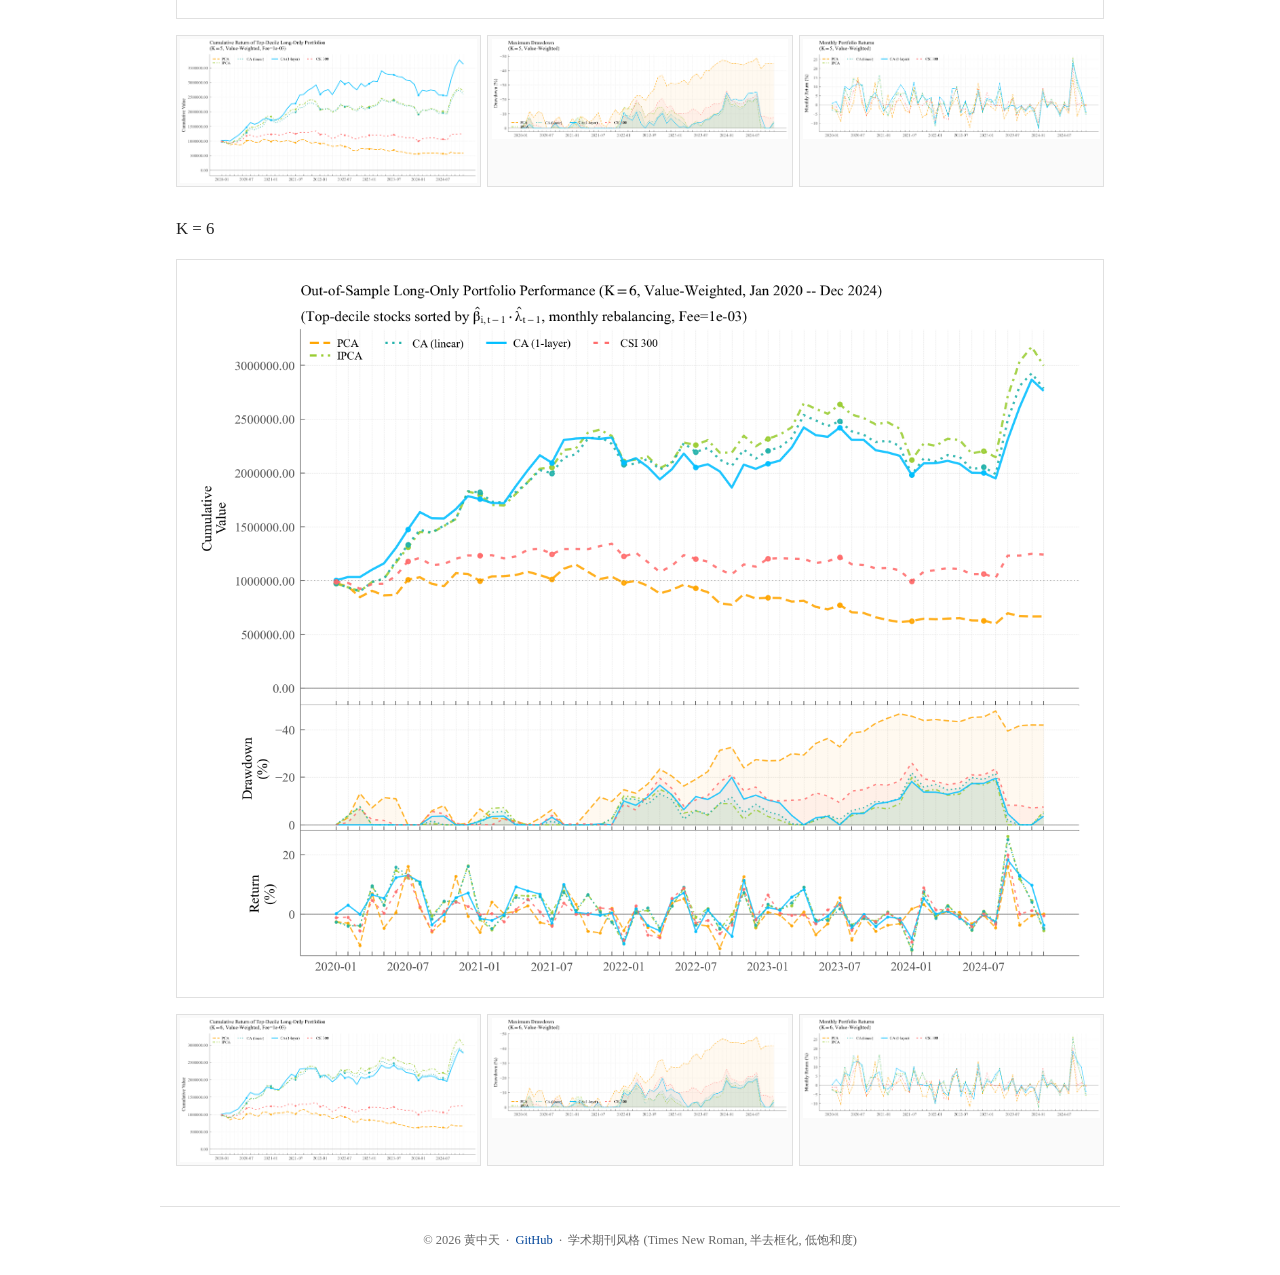
==== commit cb107b54: "v3: 全面重写 — 面试官友好、默认中文、Word图片、单页Tab切换 - 默认中文，右上角English切换 - 删除Plotly交互图表，使用Word文档提取的因子归因图+回测PNG - 单页设" ====
--- a/docs/index.html
+++ b/docs/index.html
@@ -1,211 +1,456 @@
 <!DOCTYPE html>
-<html lang="en">
+<html lang="zh-CN">
 <head>
 <meta charset="UTF-8">
 <meta name="viewport" content="width=device-width, initial-scale=1.0">
-<title>A-Share Factor Model Backtest — CA Model Portfolio Performance</title>
+<title>黄中天 — 条件自编码器因子模型 · A股量化研究</title>
 <link rel="stylesheet" href="css/academic.css">
-<script src="https://cdn.plot.ly/plotly-2.35.2.min.js"></script>
+<style>
+/* ---- Tab switching ---- */
+.tab-bar {
+  display: flex;
+  justify-content: center;
+  gap: 0;
+  margin: 0 auto 1.5rem;
+  max-width: 500px;
+}
+.tab-btn {
+  flex: 1;
+  padding: 0.85rem 1rem;
+  font-size: 1rem;
+  font-family: 'Times New Roman', 'Songti SC', 'SimSun', serif;
+  border: 2px solid var(--grid);
+  background: #fff;
+  cursor: pointer;
+  transition: all 0.2s;
+  text-align: center;
+  color: var(--muted);
+}
+.tab-btn:first-child { border-radius: 4px 0 0 4px; }
+.tab-btn:last-child  { border-radius: 0 4px 4px 0; }
+.tab-btn.active {
+  background: var(--accent);
+  color: #fff;
+  border-color: var(--accent);
+  font-weight: bold;
+}
+.tab-btn:hover:not(.active) {
+  border-color: var(--accent);
+  color: var(--accent);
+}
+.tab-panel { display: none; }
+.tab-panel.active { display: block; }
+
+/* ---- Language bar ---- */
+.lang-bar {
+  display: flex;
+  justify-content: flex-end;
+  max-width: var(--max-width);
+  margin: 0 auto;
+  padding: 0.3rem 1rem 0;
+}
+.lang-btn {
+  background: none;
+  border: 1px solid var(--grid);
+  padding: 0.3rem 0.8rem;
+  font-family: inherit;
+  font-size: 0.82rem;
+  cursor: pointer;
+  border-radius: 3px;
+  color: var(--muted);
+}
+.lang-btn:hover { border-color: var(--accent); color: var(--accent); }
+
+/* ---- Impact cards ---- */
+.impact-row {
+  display: flex;
+  flex-wrap: wrap;
+  gap: 0.6rem;
+  margin: 1.2rem 0;
+}
+.impact-card {
+  flex: 1 1 180px;
+  text-align: center;
+  padding: 1.2rem 0.6rem;
+  border: 1px solid var(--grid);
+  background: var(--card-bg);
+}
+.impact-card .big-num {
+  font-size: 1.9rem;
+  font-weight: bold;
+  color: var(--accent);
+  line-height: 1.2;
+}
+.impact-card .big-num.highlight { color: var(--accent2); }
+.impact-card .num-label {
+  font-size: 0.75rem;
+  color: var(--muted);
+  margin-top: 0.3rem;
+  line-height: 1.4;
+}
+
+/* ---- Section card ---- */
+.section-card {
+  border: 1px solid var(--grid);
+  padding: 1.2rem;
+  margin: 1rem 0;
+  background: #fff;
+}
+.section-card h2 { margin-top: 0; font-size: 1.05rem; border: none; }
+
+/* ---- Images ---- */
+.img-full { width: 100%; max-width: 100%; height: auto; display: block; }
+.fig-caption {
+  font-size: 0.76rem;
+  color: var(--muted);
+  text-align: center;
+  margin-top: 0.4rem;
+  line-height: 1.5;
+}
+
+/* ---- Tech badges ---- */
+.tech-badge {
+  display: inline-block;
+  background: var(--code-bg);
+  padding: 0.25rem 0.6rem;
+  border: 1px solid var(--grid);
+  font-size: 0.78rem;
+  border-radius: 2px;
+}
+
+/* ---- Mobile ---- */
+@media (max-width: 640px) {
+  .tab-btn { font-size: 0.85rem; padding: 0.65rem 0.5rem; }
+  .impact-card .big-num { font-size: 1.4rem; }
+  .impact-card { flex: 1 1 130px; padding: 0.8rem 0.4rem; }
+  .impact-card .num-label { font-size: 0.7rem; }
+  header h1 { font-size: 1.3rem; }
+  .section-card { padding: 0.8rem; }
+  table { font-size: 0.7rem; }
+  th, td { padding: 0.25rem 0.3rem; }
+}
+</style>
 </head>
 <body>
 
+<!-- Language switch -->
+<div class="lang-bar">
+  <button class="lang-btn" onclick="switchLang()" data-i18n="nav.lang_switch">English</button>
+</div>
+
+<!-- Header -->
+<header style="text-align:center;border-bottom:none;margin-bottom:0;padding-bottom:0.3rem;">
+  <h1 data-i18n="hero.name">黄中天</h1>
+  <p class="meta" data-i18n="hero.bio">金融硕士 · 暨南大学经济学院 · 量化金融与资产定价方向</p>
+  <p class="meta" style="margin-top:0.15rem;">
+    📧 hzttc2025@163.com &nbsp;|&nbsp;
+    <a href="https://github.com/hcongxi42-web" target="_blank">GitHub</a> &nbsp;|&nbsp;
+    <a href="paper.pdf" data-i18n="hero.paper">论文PDF</a>
+  </p>
+</header>
+
+<!-- ============ Prominent Tab Bar ============ -->
+<div class="tab-bar">
+  <button class="tab-btn active" onclick="switchTab('results')">
+    📊 <span data-i18n="tab.results">核心成果</span>
+  </button>
+  <button class="tab-btn" onclick="switchTab('methodology')">
+    📋 <span data-i18n="tab.methodology">研究方法</span>
+  </button>
+</div>
+
+<main>
+
 <!-- ================================================================
-     Navigation
+     TAB 1: 核心成果
      ================================================================ -->
-<nav class="top-nav">
-  <a href="index.html" class="nav-brand">CAbackend</a>
-  <div class="nav-links">
-    <a href="index.html" data-i18n="nav.home">Home</a>
-    <a href="methodology.html" data-i18n="nav.methodology">Methodology</a>
-    <button id="lang-switch-btn" class="lang-switch" data-i18n="nav.lang_switch">中文</button>
-  </div>
-</nav>
+<div id="tab-results" class="tab-panel active">
+
+  <!-- One-sentence pitch -->
+  <div class="section-card" style="text-align:center;background:var(--card-bg);">
+    <p style="font-size:1rem;color:#222;line-height:1.8;" data-i18n="pitch.one">
+      使用<strong>条件自编码器（CA）深度神经网络</strong>对中国A股5000+只股票进行因子建模与量化回测。
+      CA(1-layer) 策略在 2020–2024 年实现<strong style="color:var(--accent2);">+312.1%</strong> 累计收益，
+      同期沪深 300 仅 <strong>+24.2%</strong>。扣除真实交易成本后，年化夏普比率达 <strong>1.30</strong>。
+    </p>
+  </div>
+
+  <!-- Impact numbers -->
+  <div class="impact-row">
+    <div class="impact-card">
+      <div class="big-num highlight">+312%</div>
+      <div class="num-label" data-i18n="impact.return">5年累计收益（扣费后）<br>沪深300同期：+24%</div>
+    </div>
+    <div class="impact-card">
+      <div class="big-num">1.30</div>
+      <div class="num-label" data-i18n="impact.sharpe">年化夏普比率<br>7个模型中最高</div>
+    </div>
+    <div class="impact-card">
+      <div class="big-num">87</div>
+      <div class="num-label" data-i18n="impact.features">公司特征因子<br>10大经济分类</div>
+    </div>
+    <div class="impact-card">
+      <div class="big-num">7</div>
+      <div class="num-label" data-i18n="impact.models">类模型系统对比<br>FF·PCA·IPCA·CA×4深度</div>
+    </div>
+  </div>
+
+  <!-- Key result chart -->
+  <h2 data-i18n="results.key_title">核心结果：回测净值曲线（市值加权，扣费后）</h2>
+  <div class="section-card">
+    <img src="images/Fig_Combined_K2_VW_LO.png" alt="累计收益 K=2 VW" class="img-full" loading="lazy">
+    <div class="fig-caption" data-i18n="results.k2_cap">
+      ▲ K=2，市值加权。CA1（深蓝实线）持续领跑，期末净值约400万元（初始100万）。
+      IPCA（灰蓝）和CA0（青绿）表现次之。FF（黄）和PCA（橙）长期低于基准线。沪深300（黑虚线）仅微涨。
+    </div>
+  </div>
+
+  <div class="section-card">
+    <img src="images/Fig_Combined_K4_VW_LO.png" alt="累计收益 K=4 VW" class="img-full" loading="lazy">
+    <div class="fig-caption" data-i18n="results.k4_cap">
+      ▲ K=4，市值加权。CA1期末净值约400万元，最大回撤仅-27.3%。非线性条件模型（CA0-CA3）全面领先传统线性模型（FF/PCA）。
+    </div>
+  </div>
+
+  <!-- Performance tables -->
+  <h2 data-i18n="results.perf_title">表现汇总（2020.01–2024.12，市值加权，扣除交易成本）</h2>
+
+  <h3 data-i18n="results.panel_a">表A：累计收益（%）</h3>
+  <div class="table-wrap">
+  <table>
+  <thead><tr><th>模型</th><th>K=1</th><th>K=2</th><th>K=3</th><th>K=4</th><th>K=5</th><th>K=6</th></tr></thead>
+  <tbody>
+  <tr><td>FF (CH4)</td><td class="neg">−41.2</td><td class="neg">−40.3</td><td class="neg">−34.3</td><td class="neg">−31.1</td><td>—</td><td>—</td></tr>
+  <tr><td>PCA</td><td class="neg">−21.5</td><td class="neg">−38.3</td><td class="neg">−35.7</td><td class="neg">−35.8</td><td class="neg">−41.4</td><td class="neg">−33.2</td></tr>
+  <tr><td>IPCA</td><td class="neg">−32.6</td><td class="pos">+202.6</td><td class="pos">+177.1</td><td class="pos">+150.1</td><td class="pos">+170.0</td><td class="pos">+199.7</td></tr>
+  <tr><td>CA (linear)</td><td class="neg">−28.3</td><td class="pos">+195.1</td><td class="pos">+99.9</td><td class="pos">+144.0</td><td class="pos">+160.8</td><td class="pos">+178.5</td></tr>
+  <tr style="background:#fef9e7;"><td><strong>CA (1-layer)</strong></td><td class="neg">−22.0</td><td class="pos best">+312.1</td><td class="pos best">+249.3</td><td class="pos best">+291.8</td><td class="pos best">+262.5</td><td class="pos">+176.3</td></tr>
+  <tr style="border-top:2px solid var(--spine);"><td><strong>沪深300</strong></td><td class="pos">+24.2</td><td class="pos">+24.2</td><td class="pos">+24.2</td><td class="pos">+24.2</td><td class="pos">+24.2</td><td class="pos">+24.2</td></tr>
+  </tbody>
+  </table>
+  </div>
+
+  <h3 data-i18n="results.panel_b">表B：年化夏普比率</h3>
+  <div class="table-wrap">
+  <table>
+  <thead><tr><th>模型</th><th>K=1</th><th>K=2</th><th>K=3</th><th>K=4</th><th>K=5</th><th>K=6</th></tr></thead>
+  <tbody>
+  <tr><td>FF (CH4)</td><td class="neg">−0.80</td><td class="neg">−0.78</td><td class="neg">−0.28</td><td class="neg">−0.30</td><td>—</td><td>—</td></tr>
+  <tr><td>PCA</td><td class="neg">−0.21</td><td class="neg">−0.45</td><td class="neg">−0.42</td><td class="neg">−0.44</td><td class="neg">−0.53</td><td class="neg">−0.39</td></tr>
+  <tr><td>IPCA</td><td class="neg">−0.46</td><td class="pos">+1.03</td><td class="pos">+1.01</td><td class="pos">+0.92</td><td class="pos">+0.96</td><td class="pos">+1.08</td></tr>
+  <tr><td>CA (linear)</td><td class="neg">−0.39</td><td class="pos">+1.08</td><td class="pos">+0.70</td><td class="pos">+0.81</td><td class="pos">+0.95</td><td class="pos">+1.00</td></tr>
+  <tr style="background:#fef9e7;"><td><strong>CA (1-layer)</strong></td><td class="neg">−0.32</td><td class="pos best">+1.30</td><td class="pos">+1.19</td><td class="pos best">+1.33</td><td class="pos best">+1.32</td><td class="pos best">+1.09</td></tr>
+  <tr style="border-top:2px solid var(--spine);"><td><strong>沪深300</strong></td><td class="pos">+0.25</td><td class="pos">+0.25</td><td class="pos">+0.25</td><td class="pos">+0.25</td><td class="pos">+0.25</td><td class="pos">+0.25</td></tr>
+  </tbody>
+  </table>
+  </div>
+
+  <h3 data-i18n="results.panel_c">表C：最大回撤（%）</h3>
+  <div class="table-wrap">
+  <table>
+  <thead><tr><th>模型</th><th>K=1</th><th>K=2</th><th>K=3</th><th>K=4</th><th>K=5</th><th>K=6</th></tr></thead>
+  <tbody>
+  <tr><td>FF (CH4)</td><td class="neg">−47.2</td><td class="neg">−47.5</td><td class="neg">−67.8</td><td class="neg">−58.2</td><td>—</td><td>—</td></tr>
+  <tr><td>PCA</td><td class="neg">−46.9</td><td class="neg">−47.3</td><td class="neg">−44.5</td><td class="neg">−41.8</td><td class="neg">−48.8</td><td class="neg">−47.8</td></tr>
+  <tr><td>IPCA</td><td class="neg">−35.2</td><td class="neg">−26.7</td><td class="neg">−24.5</td><td class="neg">−24.4</td><td class="neg">−22.8</td><td class="neg best">−19.9</td></tr>
+  <tr><td>CA (linear)</td><td class="neg">−31.6</td><td class="neg best">−21.7</td><td class="neg">−24.4</td><td class="neg">−29.7</td><td class="neg best">−21.2</td><td class="neg">−21.9</td></tr>
+  <tr style="background:#fef9e7;"><td><strong>CA (1-layer)</strong></td><td class="neg">−31.4</td><td class="neg">−28.7</td><td class="neg">−27.5</td><td class="neg">−27.3</td><td class="neg">−25.3</td><td class="neg best">−19.9</td></tr>
+  <tr style="border-top:2px solid var(--spine);"><td><strong>沪深300</strong></td><td class="neg">−26.0</td><td class="neg">−26.0</td><td class="neg">−26.0</td><td class="neg">−26.0</td><td class="neg">−26.0</td><td class="neg">−26.0</td></tr>
+  </tbody>
+  </table>
+  </div>
+
+  <p style="font-size:0.76rem;color:var(--muted);margin-top:0.4rem;" data-i18n="results.table_note">
+    注：Top-Decile仅做多组合，月度调仓，市值加权。扣除A股实际交易成本（印花税0.05%卖方、佣金0.025%双向、过户费0.002%双向）。加粗=列最优，绿=正收益，红=负收益。FF限K≤4。
+  </p>
+
+  <!-- Detailed charts gallery -->
+  <h2 data-i18n="results.gallery">回测图集（K=1~6，市值加权）</h2>
+  <div id="charts-gallery"></div>
+</div>
 
 <!-- ================================================================
-     Hero
+     TAB 2: 研究方法
      ================================================================ -->
-<section class="hero">
-  <h1 data-i18n="hero.title">Conditional Autoencoder Factor Models: Evidence from China's A-Share Market</h1>
-  <p class="author-line" data-i18n="hero.author">Huang Zhongtian · M.Sc. Finance · Jinan University</p>
-
-  <div class="hero-stats">
-    <div class="hero-stat">
-      <div class="stat-value" data-i18n="hero.stat1_val">+312.1%</div>
-      <div class="stat-label" data-i18n="hero.stat1_lbl">CA(1-layer) 5yr Total Return vs CSI 300 +24.2%</div>
-    </div>
-    <div class="hero-stat">
-      <div class="stat-value accent2" data-i18n="hero.stat2_val">Sharpe 1.30</div>
-      <div class="stat-label" data-i18n="hero.stat2_lbl">Highest Annualized Sharpe Ratio</div>
-    </div>
-    <div class="hero-stat">
-      <div class="stat-value" data-i18n="hero.stat3_val">87 Features</div>
-      <div class="stat-label" data-i18n="hero.stat3_lbl">Across 10 Categories of A-Share Characteristics</div>
-    </div>
-  </div>
-
-  <div class="hero-actions">
-    <a href="paper.pdf" class="btn primary" data-i18n="hero.download_pdf">Download PDF</a>
-    <a href="https://github.com/hcongxi42-web/CAbackend" class="btn" target="_blank" data-i18n="hero.github_repo">GitHub Repo</a>
-  </div>
-</section>
-
-<!-- ================================================================
-     Main Content
-     ================================================================ -->
-<main>
-
-<!-- Abstract -->
-<h2 data-i18n="abstract.title">Abstract</h2>
-<p style="font-size:0.9rem;color:var(--muted);line-height:1.75;" data-i18n="abstract.text">
-We systematically evaluate Conditional Autoencoder (CA) asset pricing models in China's A-share market from 2020 to 2024. Using 87 firm characteristics across 10 categories, we compare traditional factor models (FF), PCA, IPCA, and CA models with varying network depths (0–3 hidden layers). CA(1-layer) delivers the strongest investment performance: a 5-year cumulative return of +312.1% (vs. CSI 300's +24.2%) after A-share transaction costs, with an annualized Sharpe ratio of 1.30. IPCA-extracted factors align closely with classical value, size, momentum, and liquidity dimensions. Our findings demonstrate that nonlinear conditional factor models offer both superior predictive power and practical investment value in China's retail-dominated, policy-intensive market environment.
-</p>
-
-<!-- Key Result -->
-<h2 data-i18n="key_result.title">Key Result: Cumulative Return Comparison</h2>
-<div class="chart-card">
-  <div id="key-result-plot" style="width:100%; min-height:450px;"></div>
-  <div class="caption" data-i18n="key_result.caption">
-    CA models outperform CSI 300 by 10×+ at K≥2, after all A-share transaction costs.
-  </div>
-</div>
-
-<!-- Performance Summary -->
-<h2 data-i18n="perf.title">Performance Summary</h2>
-<div id="perf-tables"></div>
-<p style="font-size:0.8rem;color:var(--muted);margin-top:0.5rem;" data-i18n="perf.note">
-Top-decile long-only, monthly rebalancing, value-weighted (VW), after A-share transaction costs (stamp duty 5bp sell-side, commission 2.5bp, transfer fee 0.2bp). FF limited to K ≤ 4. Bold = best in column. Green = positive, Red = negative.
-</p>
-
-<!-- Backtest Charts by K -->
-<h2 data-i18n="results.title">Backtest Charts — Value-Weighted (VW)</h2>
-
-<div class="accordion">
-  <button class="accordion-header open">
-    <span>K = 2 <span class="best-badge" data-i18n="results.best">Best</span></span>
-    <span class="arrow">▶</span>
-  </button>
-  <div class="accordion-body open">
-    <div id="plot-k2" style="width:100%; min-height:600px;"></div>
-  </div>
-  <button class="accordion-header">
-    <span>K = 1</span>
-    <span class="arrow">▶</span>
-  </button>
-  <div class="accordion-body">
-    <div id="plot-k1" style="width:100%; min-height:600px;"></div>
-  </div>
-  <button class="accordion-header">
-    <span>K = 3</span>
-    <span class="arrow">▶</span>
-  </button>
-  <div class="accordion-body">
-    <div id="plot-k3" style="width:100%; min-height:600px;"></div>
-  </div>
-  <button class="accordion-header">
-    <span>K = 4</span>
-    <span class="arrow">▶</span>
-  </button>
-  <div class="accordion-body">
-    <div id="plot-k4" style="width:100%; min-height:600px;"></div>
-  </div>
-  <button class="accordion-header">
-    <span>K = 5</span>
-    <span class="arrow">▶</span>
-  </button>
-  <div class="accordion-body">
-    <div id="plot-k5" style="width:100%; min-height:600px;"></div>
-  </div>
-  <button class="accordion-header">
-    <span>K = 6</span>
-    <span class="arrow">▶</span>
-  </button>
-  <div class="accordion-body">
-    <div id="plot-k6" style="width:100%; min-height:600px;"></div>
-  </div>
-</div>
-
-<!-- Static image fallback section -->
-<h2>Detailed Charts (Static)</h2>
-<p style="font-size:0.82rem;color:var(--muted);margin-bottom:0.8rem;">
-  High-resolution static charts for each K value. For interactive versions, use the accordion panels above.
-</p>
-
-<script>
-// Generate static image gallery dynamically
-const kValues = [1,2,3,4,5,6];
-const chartTypes = [
-  { prefix: 'Fig_Combined', label: 'Combined' },
-  { prefix: 'FigA_CumRet',   label: 'Cumulative Return' },
-  { prefix: 'FigB_Drawdown', label: 'Max Drawdown' },
-  { prefix: 'FigC_MonthlyRet', label: 'Monthly Returns' },
-];
-for (const k of kValues) {
-  document.write('<h3>K = ' + k + '</h3>');
-  document.write('<div class="chart-card"><img src="images/Fig_Combined_K' + k + '_VW_LO.png" alt="Combined K=' + k + '" loading="lazy" style="width:100%;max-width:100%;"><div class="caption">Fig. Combined K=' + k + '</div></div>');
-  document.write('<div style="display:flex;flex-wrap:wrap;gap:0.6rem;margin:0.6rem 0 1.5rem;">');
-  for (const ct of chartTypes.slice(1)) {
-    document.write('<div style="flex:1 1 280px;min-width:0;border:1px solid var(--grid);padding:0.3rem;background:var(--card-bg);"><img src="images/' + ct.prefix + '_K' + k + '_VW_LO.png" alt="' + ct.label + ' K=' + k + '" loading="lazy" style="width:100%;"></div>');
-  }
-  document.write('</div>');
-}
-// K=4 EW
-document.write('<h3>K = 4 — Equal-Weighted (EW)</h3>');
-document.write('<div class="chart-card"><img src="images/Fig_Combined_K4_EW_LO.png" alt="Combined K=4 EW" loading="lazy" style="width:100%;max-width:100%;"><div class="caption">Fig. Combined K=4 (EW)</div></div>');
-document.write('<div style="display:flex;flex-wrap:wrap;gap:0.6rem;margin:0.6rem 0 1.5rem;">');
-for (const ct of chartTypes.slice(1)) {
-  document.write('<div style="flex:1 1 280px;min-width:0;border:1px solid var(--grid);padding:0.3rem;background:var(--card-bg);"><img src="images/' + ct.prefix + '_K4_EW_LO.png" alt="' + ct.label + ' K=4 EW" loading="lazy" style="width:100%;"></div>');
-}
-document.write('</div>');
-</script>
-
-<!-- Methodology Summary -->
-<section style="margin:2.5rem 0;padding:1.5rem;border:1px solid var(--grid);background:var(--card-bg);">
-  <h2>Methodology at a Glance</h2>
+<div id="tab-methodology" class="tab-panel">
+
+  <!-- Plain language summary -->
+  <div class="section-card" style="background:var(--card-bg);">
+    <h2 data-i18n="method.what" style="margin-top:0;border:none;">这篇文章做了什么</h2>
+    <p style="font-size:0.9rem;line-height:1.85;color:#444;" data-i18n="method.what_text">
+      从 CSMAR、RESSET 数据库获取 A 股 2011–2024 年 <strong>5447 只股票、87 个公司特征</strong>
+      （估值盈利、成长投资、风险杠杆、动量、流动性交易、会计质量运营效率六大维度），构建
+      <strong>条件自编码器（CA）深度神经网络</strong>——编码器将特征非线性映射为时变因子暴露 β，
+      解码器从收益数据中提取潜在因子，联合优化。在 2020–2024 年样本外期间进行
+      <strong>纯样本外月度调仓回测</strong>，扣除 A 股实际交易成本。
+    </p>
+  </div>
+
+  <!-- Tech stack -->
+  <div class="section-card" style="text-align:center;">
+    <h2 data-i18n="method.tech" style="margin-top:0;border:none;">技术栈</h2>
+    <div style="display:flex;flex-wrap:wrap;gap:0.4rem;justify-content:center;margin-top:0.6rem;">
+      <span class="tech-badge">Python</span>
+      <span class="tech-badge">PyTorch</span>
+      <span class="tech-badge">pandas</span>
+      <span class="tech-badge">NumPy</span>
+      <span class="tech-badge">scikit-learn</span>
+      <span class="tech-badge">Matplotlib</span>
+      <span class="tech-badge">CUDA/GPU</span>
+      <span class="tech-badge">Git</span>
+      <span class="tech-badge">statsmodels</span>
+    </div>
+  </div>
+
+  <!-- Pipeline -->
+  <h2 data-i18n="method.pipeline_title">数据处理流水线</h2>
   <div class="process-flow">
     <div class="process-step">
       <div class="step-num">1</div>
-      <div class="step-title" data-i18n="process.step1_title">Winsorize</div>
-      <div class="step-desc" data-i18n="process.step1_desc">(5%, 95%) by month</div>
+      <div class="step-title" data-i18n="process.step1_title">缩尾</div>
+      <div class="step-desc" data-i18n="process.step1_desc">月度(5%,95%)</div>
     </div>
     <div class="process-arrow">→</div>
     <div class="process-step">
       <div class="step-num">2</div>
-      <div class="step-title" data-i18n="process.step2_title">Normalize</div>
-      <div class="step-desc" data-i18n="process.step2_desc">Min-Max to [-1, 1]</div>
+      <div class="step-title" data-i18n="process.step2_title">标准化</div>
+      <div class="step-desc" data-i18n="process.step2_desc">Min-Max至[-1,1]</div>
     </div>
     <div class="process-arrow">→</div>
     <div class="process-step">
       <div class="step-num">3</div>
-      <div class="step-title" data-i18n="process.step3_title">Fill Missing</div>
-      <div class="step-desc" data-i18n="process.step3_desc">3-stage hierarchical</div>
+      <div class="step-title" data-i18n="process.step3_title">缺失值</div>
+      <div class="step-desc" data-i18n="process.step3_desc">三阶段分层</div>
     </div>
     <div class="process-arrow">→</div>
     <div class="process-step">
       <div class="step-num">4</div>
-      <div class="step-title" data-i18n="process.step4_title">Portfolio Construction</div>
-      <div class="step-desc" data-i18n="process.step4_desc">Managed portfolio returns</div>
-    </div>
-  </div>
-  <p style="text-align:center;margin-top:1rem;">
-    <a href="methodology.html" style="color:var(--link);font-size:0.9rem;">→ Full methodology, factor classification &amp; descriptive statistics</a>
+      <div class="step-title" data-i18n="process.step4_title">组合构建</div>
+      <div class="step-desc" data-i18n="process.step4_desc">特征管理组合</div>
+    </div>
+  </div>
+
+  <!-- Model comparison table -->
+  <h2 data-i18n="method.model_title">模型体系</h2>
+  <div class="table-wrap">
+  <table style="font-size:0.8rem;">
+  <thead><tr><th data-i18n="method.col_model">模型</th><th data-i18n="method.col_k">K范围</th><th data-i18n="method.col_method">估计方法</th><th data-i18n="method.col_note">特点</th></tr></thead>
+  <tbody>
+  <tr><td>FF (CH4)</td><td>1–4</td><td>Fama-MacBeth两步</td><td>特质波动率因子，中国市场适配版</td></tr>
+  <tr><td>PCA</td><td>1–6</td><td>渐近主成分</td><td>无监督统计因子提取</td></tr>
+  <tr><td>IPCA</td><td>1–6</td><td>交替最小二乘(ALS)</td><td>特征→因子暴露的线性映射</td></tr>
+  <tr><td>CA0</td><td>1–6</td><td>Adam SGD</td><td>线性编码-解码，等价IPCA</td></tr>
+  <tr style="background:#fef9e7;"><td><strong>CA1</strong></td><td>1–6</td><td>Adam+ReLU</td><td><strong>1隐藏层[16]，最优预测能力</strong></td></tr>
+  <tr><td>CA2</td><td>1–6</td><td>Adam+ReLU</td><td>2隐藏层[16,8]</td></tr>
+  <tr><td>CA3</td><td>1–6</td><td>Adam+ReLU</td><td>3隐藏层[16,8,4]</td></tr>
+  </tbody>
+  </table>
+  </div>
+  <p style="font-size:0.78rem;color:var(--muted);margin-top:0.3rem;" data-i18n="method.model_detail">
+    正则化：L1惩罚 + Early Stopping + BatchNorm + 10种子集成。
+    训练框架：递归扩展窗口（训练期2011-2019，测试期2020-2024），纯样本外。
+    CA0 = IPCA（当激活函数为线性且仅单隐藏层时理论等价）。
+    所有CA模型因子数K=1-6，FF限于K=1-4（仅4个可观测因子）。
   </p>
-</section>
+
+  <!-- Factor classification table -->
+  <h2 data-i18n="method.factor_title">87个特征因子 · 10大分类</h2>
+  <div class="filter-bar">
+    <input type="text" id="factor-search" data-i18n-placeholder="method.filter.placeholder" placeholder="搜索特征...">
+    <select id="factor-category-filter">
+      <option value="all" data-i18n="method.filter.all">全部分类</option>
+    </select>
+  </div>
+  <div class="table-wrap" style="max-height:450px;">
+  <table style="font-size:0.76rem;">
+  <thead><tr><th>代码</th><th>英文名</th><th>分类</th></tr></thead>
+  <tbody id="factor-table-body"></tbody>
+  </table>
+  </div>
+
+  <!-- Backtest design -->
+  <h2 data-i18n="method.backtest_title">回测方法</h2>
+  <div class="section-card">
+    <p style="font-size:0.88rem;line-height:1.8;" data-i18n="method.backtest_text">
+      <strong>每月末：</strong>用滚动扩展窗口历史因子收益均值 λ̂<sub>t−1</sub> × 个股前月因子暴露 β̂<sub>i,t−1</sub> = 预期收益 r̂<sub>i,t</sub>。
+      全市场股票按预期收益分为十组，<strong>买入最高组（仅做多）</strong>，持有一个月后全部卖出换仓。
+      2020年1月至2024年12月，共60个月。
+    </p>
+    <p style="font-size:0.86rem;color:var(--muted);margin-top:0.6rem;">
+      <strong>交易成本：</strong>印花税0.05%（卖方）· 佣金0.025%（双向）· 过户费0.002%（双向）≈ 每轮10.4bp
+      &nbsp;|&nbsp; <strong>加权：</strong>等权(EW) + 市值加权(VW) &nbsp;|&nbsp; <strong>基准：</strong>沪深300
+    </p>
+  </div>
+
+  <!-- Factor attribution images -->
+  <h2 data-i18n="method.attr_title">因子归因：模型提取的因子是否有经济含义？</h2>
+
+  <div class="section-card">
+    <img src="images/word/word_img_37.svg" alt="IPCA因子归因" class="img-full" loading="lazy" style="background:#fff;">
+    <div class="fig-caption" data-i18n="method.attr_ipca_cap">
+      ▲ <strong>IPCA 六因子归因（三重识别后）。</strong>
+      Factor 1 = 价值+规模（bm_ia负、mvel1正）；
+      Factor 2 = 波动率+换手（retvol正、turn正）；
+      Factor 3 = 流动性（zerotrade正）；
+      Factor 4 = 极端收益（maxret正）；
+      Factor 5 = 动量（mom12m正，专属）；
+      Factor 6 = 特质波动率（idiovol正）。
+      <strong>数据驱动提取的因子与经典资产定价文献高度吻合。</strong>
+    </div>
+  </div>
+
+  <div class="section-card">
+    <img src="images/word/word_img_39.svg" alt="CA1因子归因" class="img-full" loading="lazy" style="background:#fff;">
+    <div class="fig-caption" data-i18n="method.attr_ca1_cap">
+      ▲ <strong>CA1 Integrated Gradients 归因。</strong>
+      归因方向与IPCA一致（Factor 1仍是价值+规模，Factor 5仍是动量），
+      但分布更分散——非线性网络将特征信息拆分重组到各因子中，每个因子是大量特征微弱贡献的综合。
+      这解释了CA1的预测增益：来源于对特征间弱交互的广泛利用，而非少数核心特征。
+    </div>
+  </div>
+
+  <!-- Robustness -->
+  <h2 data-i18n="method.robustness_title">稳健性检验</h2>
+  <div class="section-card" style="font-size:0.86rem;line-height:1.8;color:#444;">
+    <p data-i18n="method.robust_text">
+      为确保结论可靠，进行了三项稳健性检验：
+    </p>
+    <ol style="padding-left:1.2rem;margin-top:0.5rem;">
+      <li data-i18n="method.robust_1"><strong>更换缺失值填充阈值（10/14/18）：</strong>模型相对排序保持稳定，CA0和CA1始终最优。</li>
+      <li data-i18n="method.robust_2"><strong>剔除市值最小30%股票：</strong>按 Liu et al. (2019) 去除"壳价值"污染后，CA模型优势依然成立。</li>
+      <li data-i18n="method.robust_3"><strong>缩短训练期（9年→5年）：</strong>深层网络(CA2/CA3)因过拟合下降更明显，CA0/CA1样本效率最优。</li>
+    </ol>
+  </div>
+</div>
 
 </main>
 
-<footer>
-  <p data-i18n="footer.generated">
-    Generated by CAbackend — A-Share Factor Model Backtest Engine
-  </p>
-  <p style="margin-top:0.3rem;">
-    <a href="https://github.com/hcongxi42-web/CAbackend">GitHub</a>
-    &nbsp;·&nbsp; Style: Academic Journal (Times New Roman, semi-deboxed, low-saturation)
-    &nbsp;·&nbsp; <span data-i18n="footer.last_updated">Last updated</span>: 2026-06-28
+<footer style="margin-top:2.5rem;">
+  <p style="font-size:0.78rem;color:var(--muted);">
+    © 2026 黄中天 &nbsp;·&nbsp; <a href="https://github.com/hcongxi42-web/HZTPortfolio">GitHub</a>
+    &nbsp;·&nbsp; <span data-i18n="footer.style">学术期刊风格 (Times New Roman, 半去框化, 低饱和度)</span>
   </p>
 </footer>
 
 <script src="js/i18n.js"></script>
-<script src="js/plots.js"></script>
 <script src="js/main.js"></script>
+<script>
+// Generate static chart gallery
+(function(){
+  var g = document.getElementById('charts-gallery');
+  if (!g) return;
+  var h = '';
+  for (var k = 1; k <= 6; k++) {
+    h += '<h3>K = ' + k + '</h3>';
+    h += '<div class="section-card"><img src="images/Fig_Combined_K' + k + '_VW_LO.png" alt="Combined K=' + k + '" class="img-full" loading="lazy"></div>';
+    h += '<div style="display:flex;flex-wrap:wrap;gap:0.4rem;margin:0.4rem 0 1rem;">';
+    h += '<div style="flex:1 1 260px;min-width:0;border:1px solid var(--grid);padding:0.2rem;background:var(--card-bg);"><img src="images/FigA_CumRet_K' + k + '_VW_LO.png" alt="CumRet K=' + k + '" class="img-full" loading="lazy"></div>';
+    h += '<div style="flex:1 1 260px;min-width:0;border:1px solid var(--grid);padding:0.2rem;background:var(--card-bg);"><img src="images/FigB_Drawdown_K' + k + '_VW_LO.png" alt="DD K=' + k + '" class="img-full" loading="lazy"></div>';
+    h += '<div style="flex:1 1 260px;min-width:0;border:1px solid var(--grid);padding:0.2rem;background:var(--card-bg);"><img src="images/FigC_MonthlyRet_K' + k + '_VW_LO.png" alt="MR K=' + k + '" class="img-full" loading="lazy"></div>';
+    h += '</div>';
+  }
+  g.innerHTML = h;
+})();
+</script>
 </body>
 </html>
--- a/docs/css/academic.css
+++ b/docs/css/academic.css
@@ -31,7 +31,6 @@
   color: var(--text);
   background: var(--bg);
   -webkit-text-size-adjust: 100%;
-  padding-top: var(--nav-height);
 }
 
 /* ---- Navigation ---- */
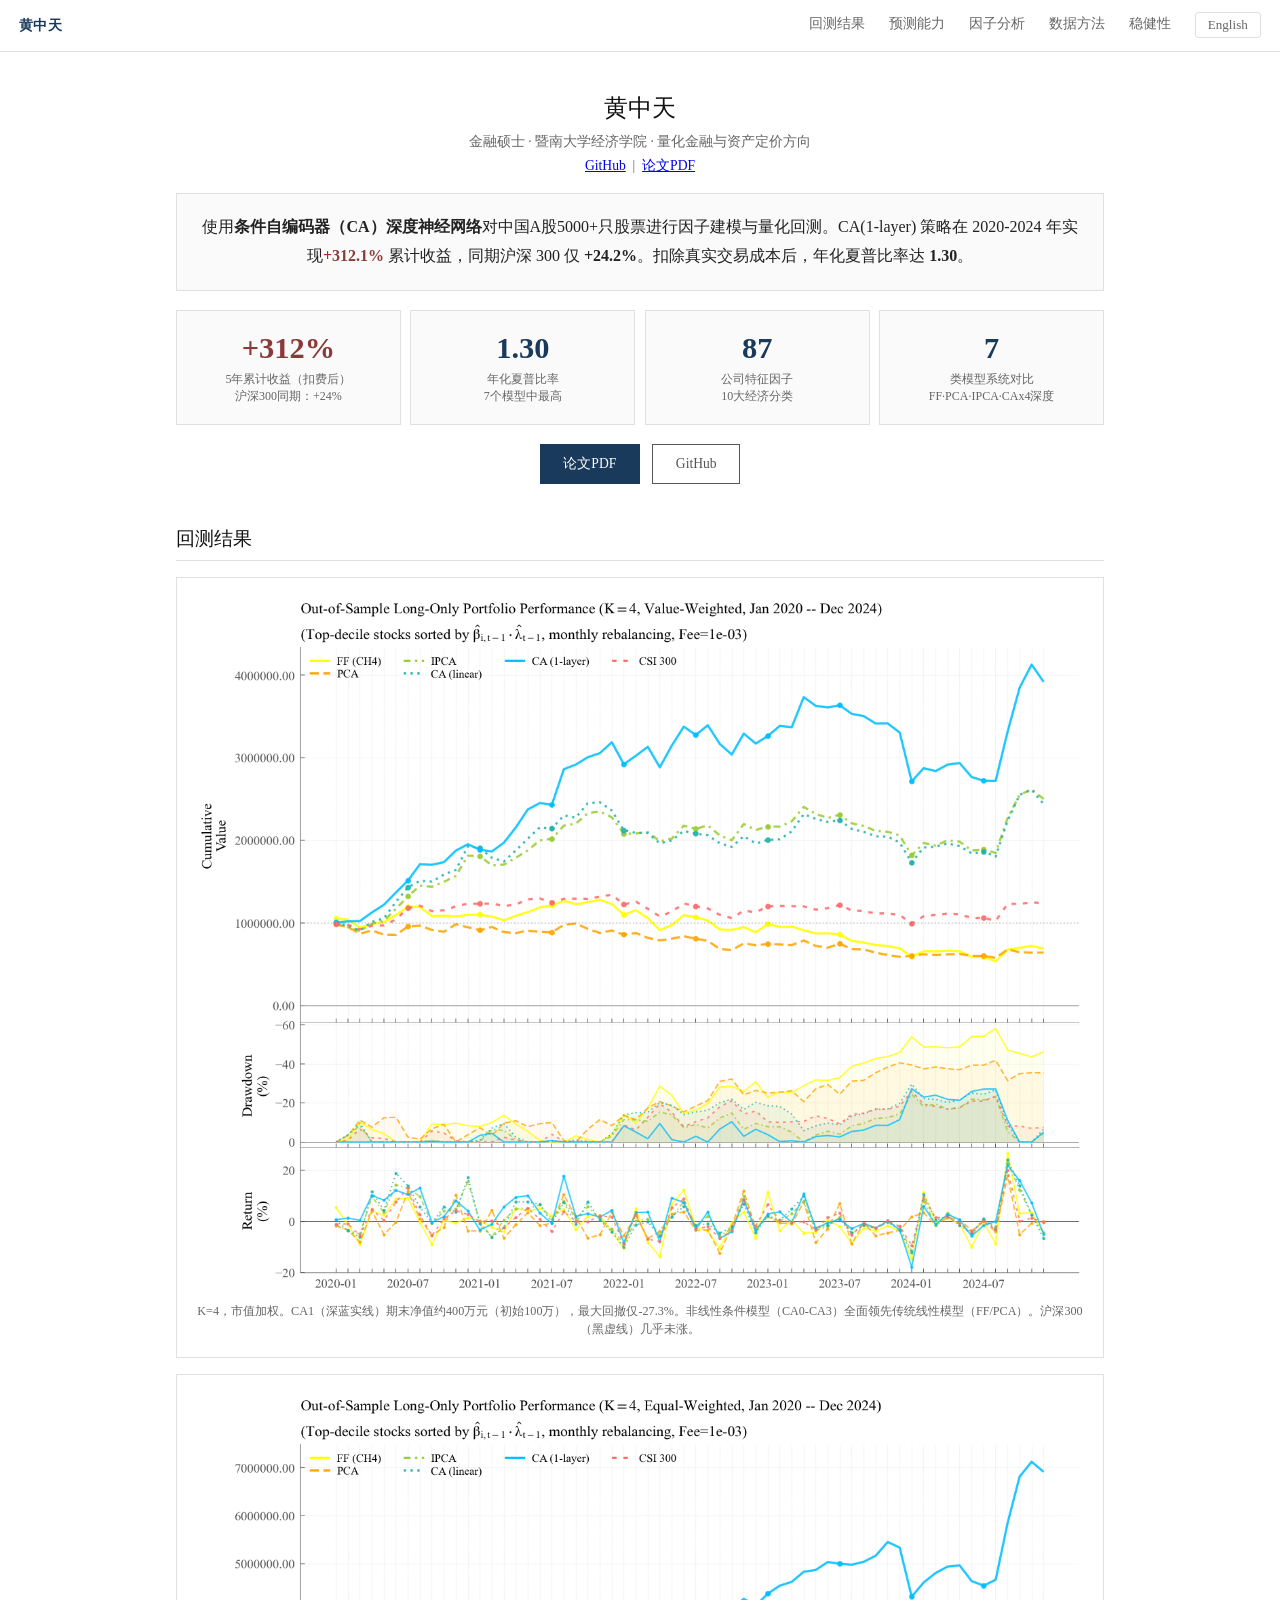
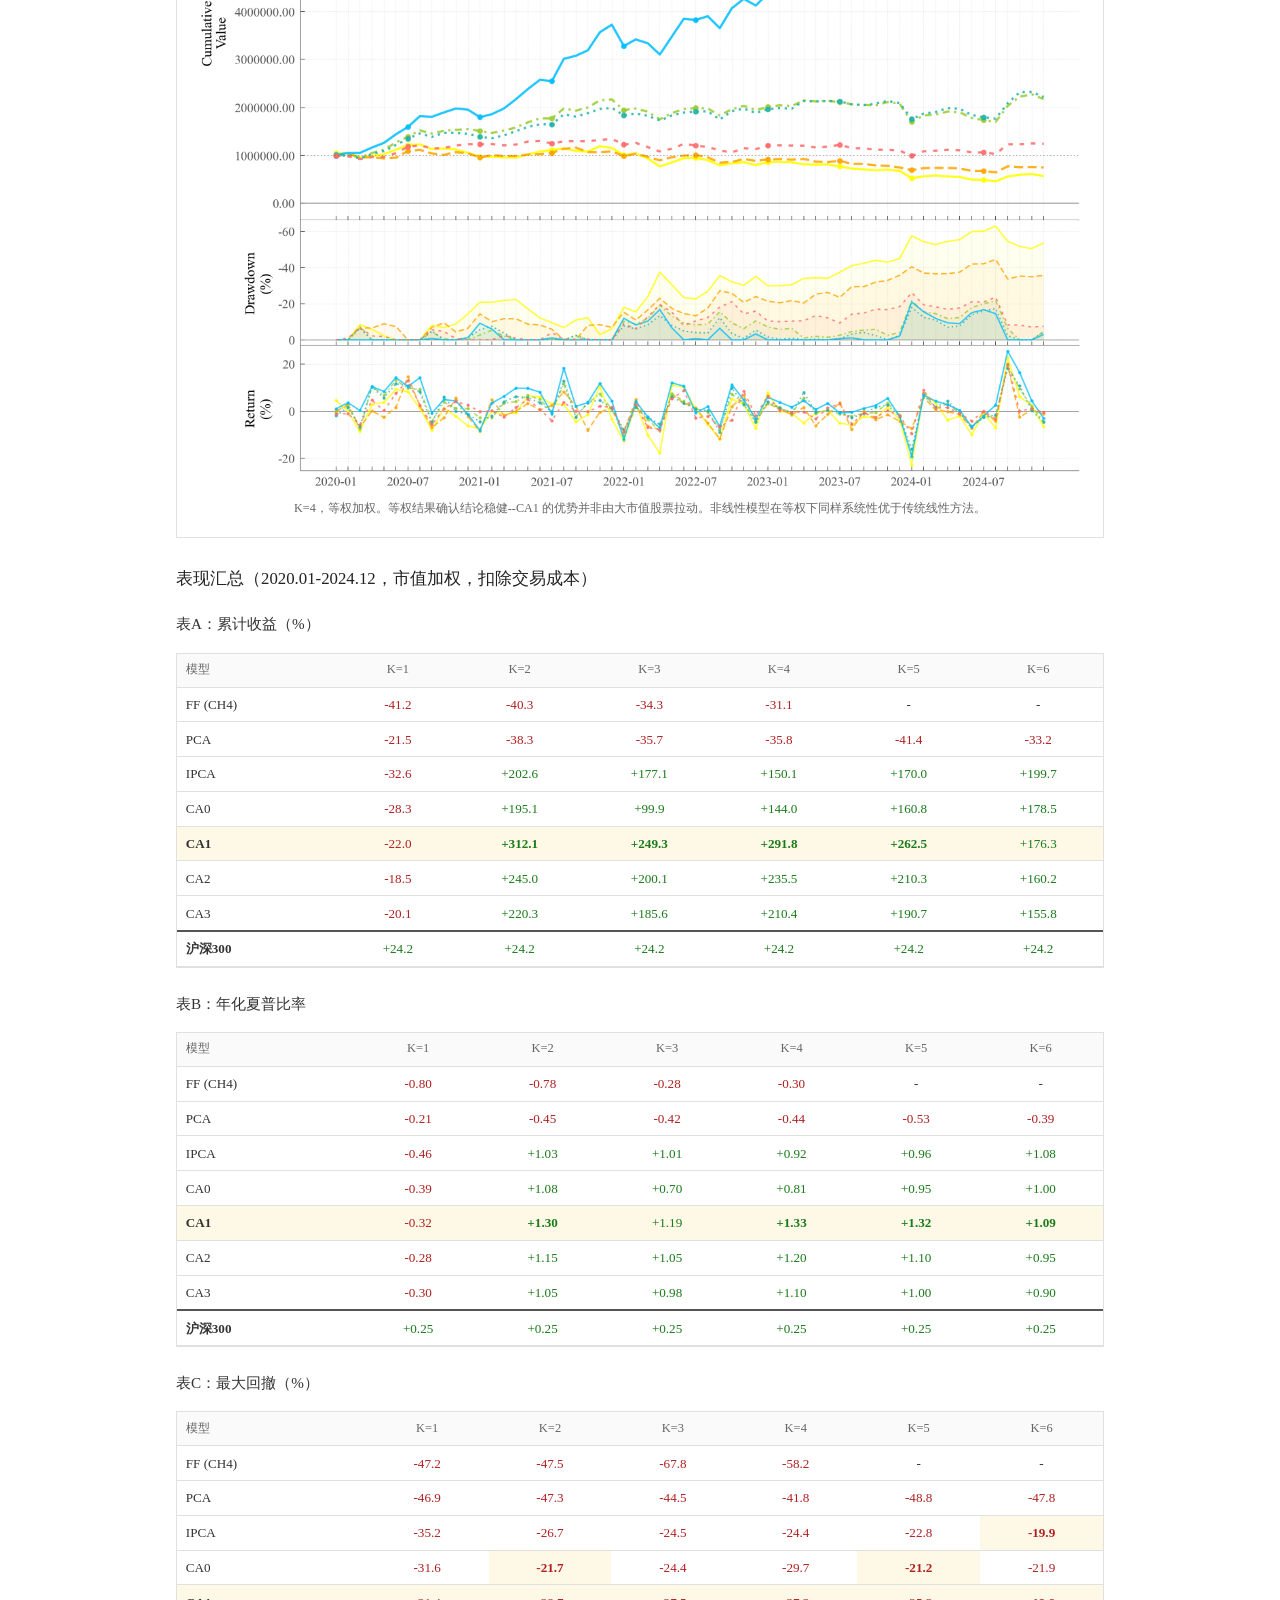
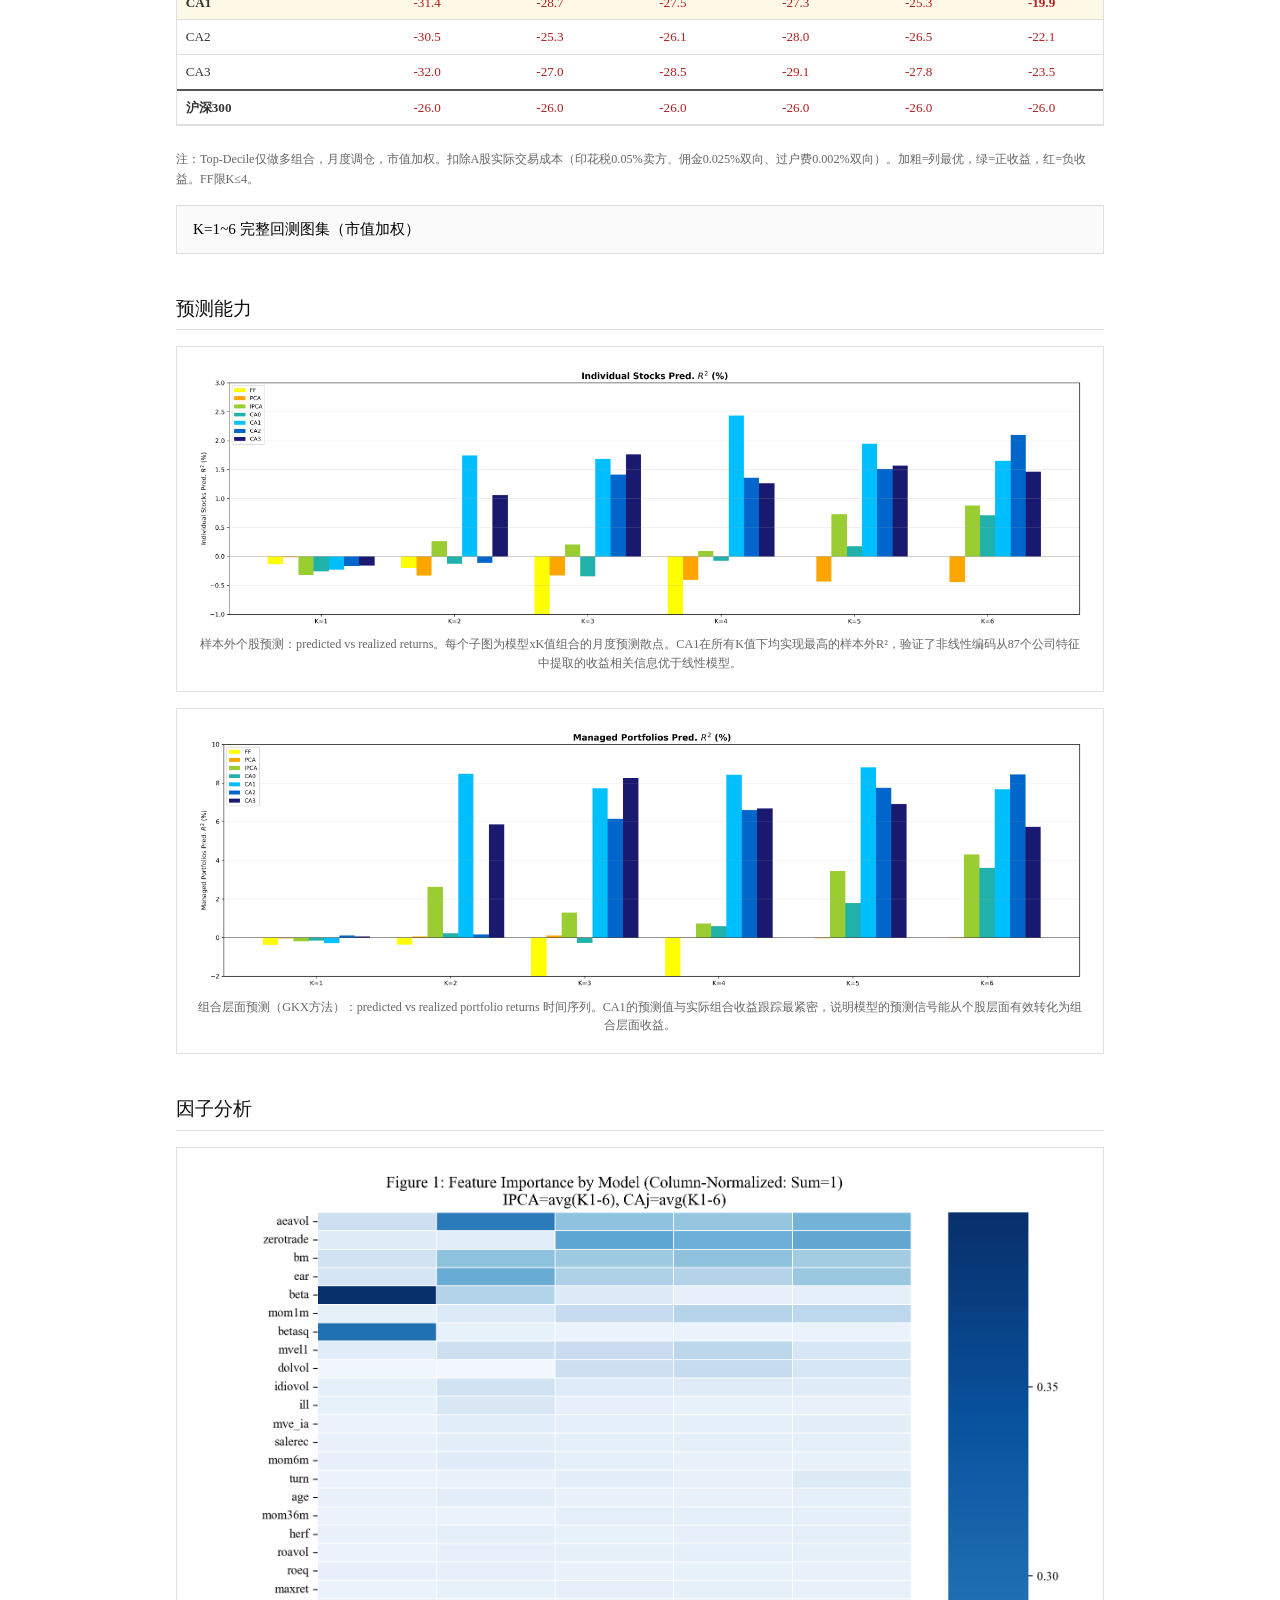
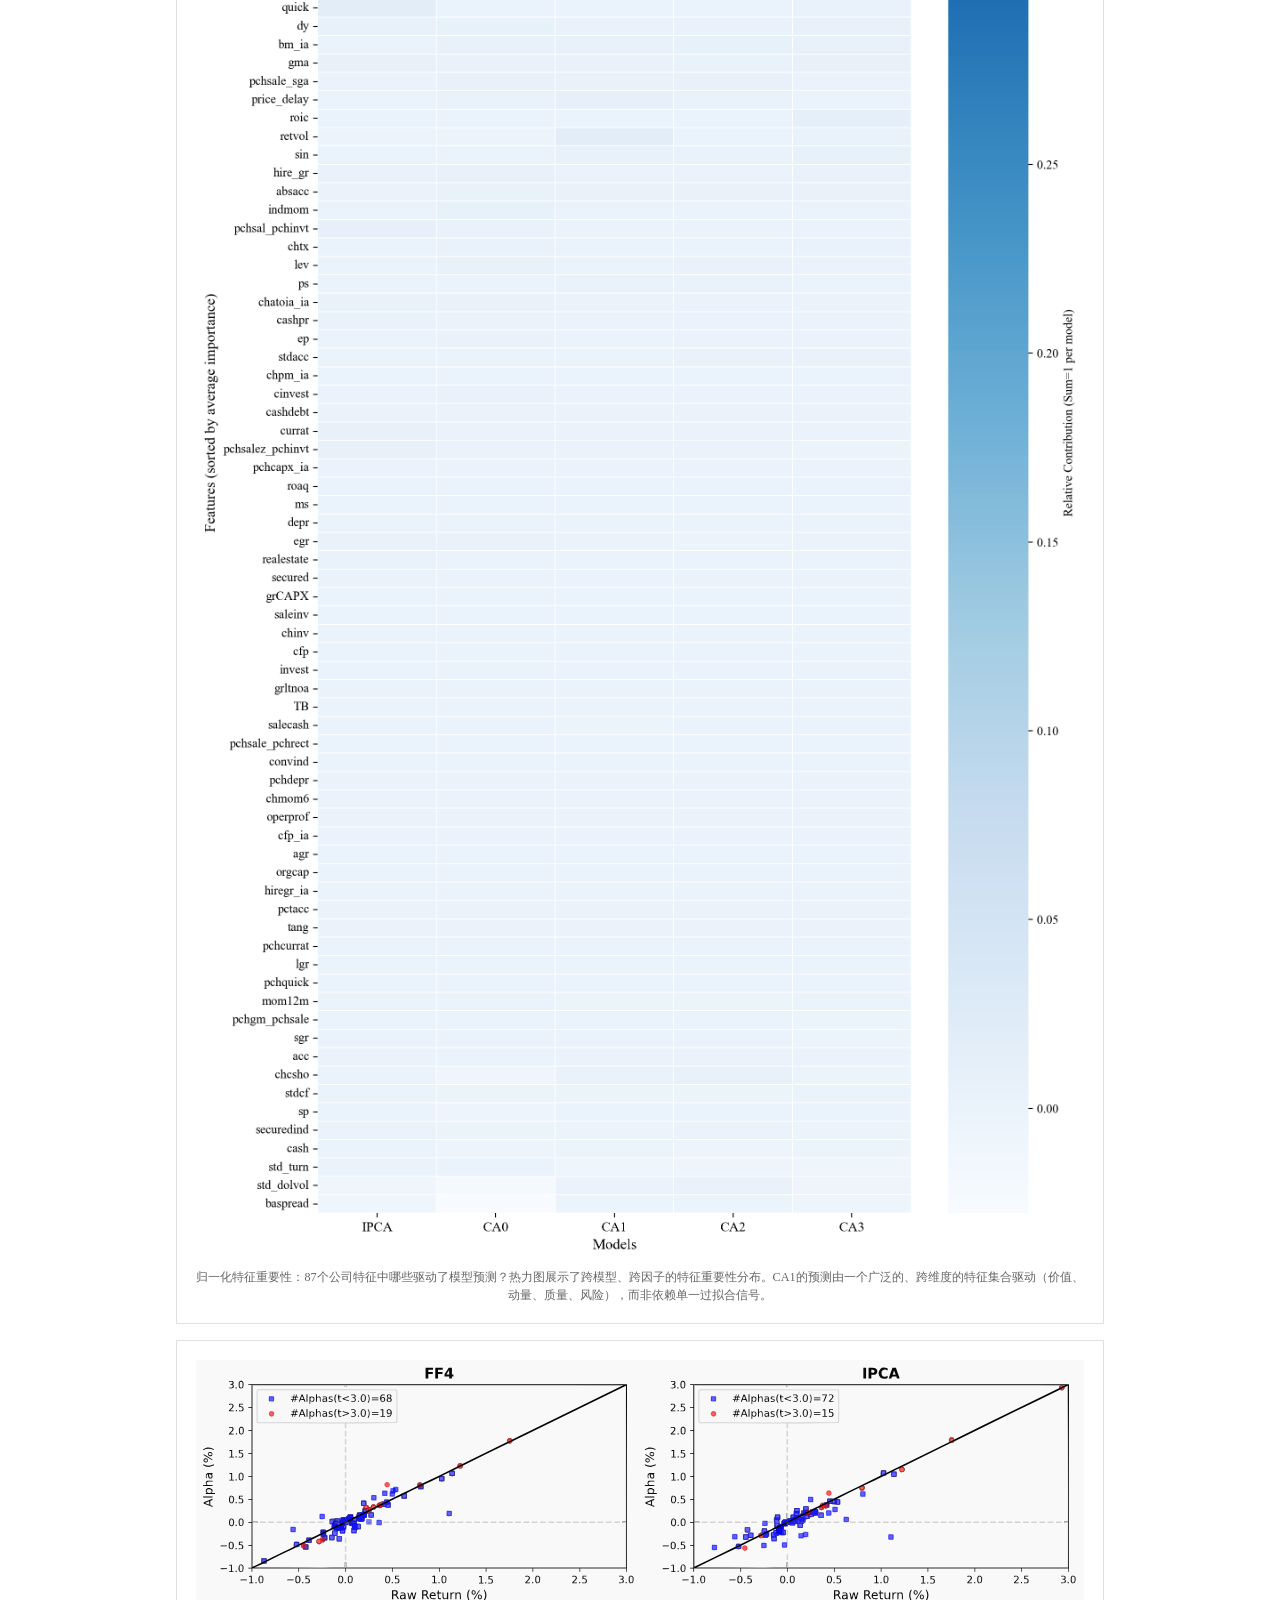
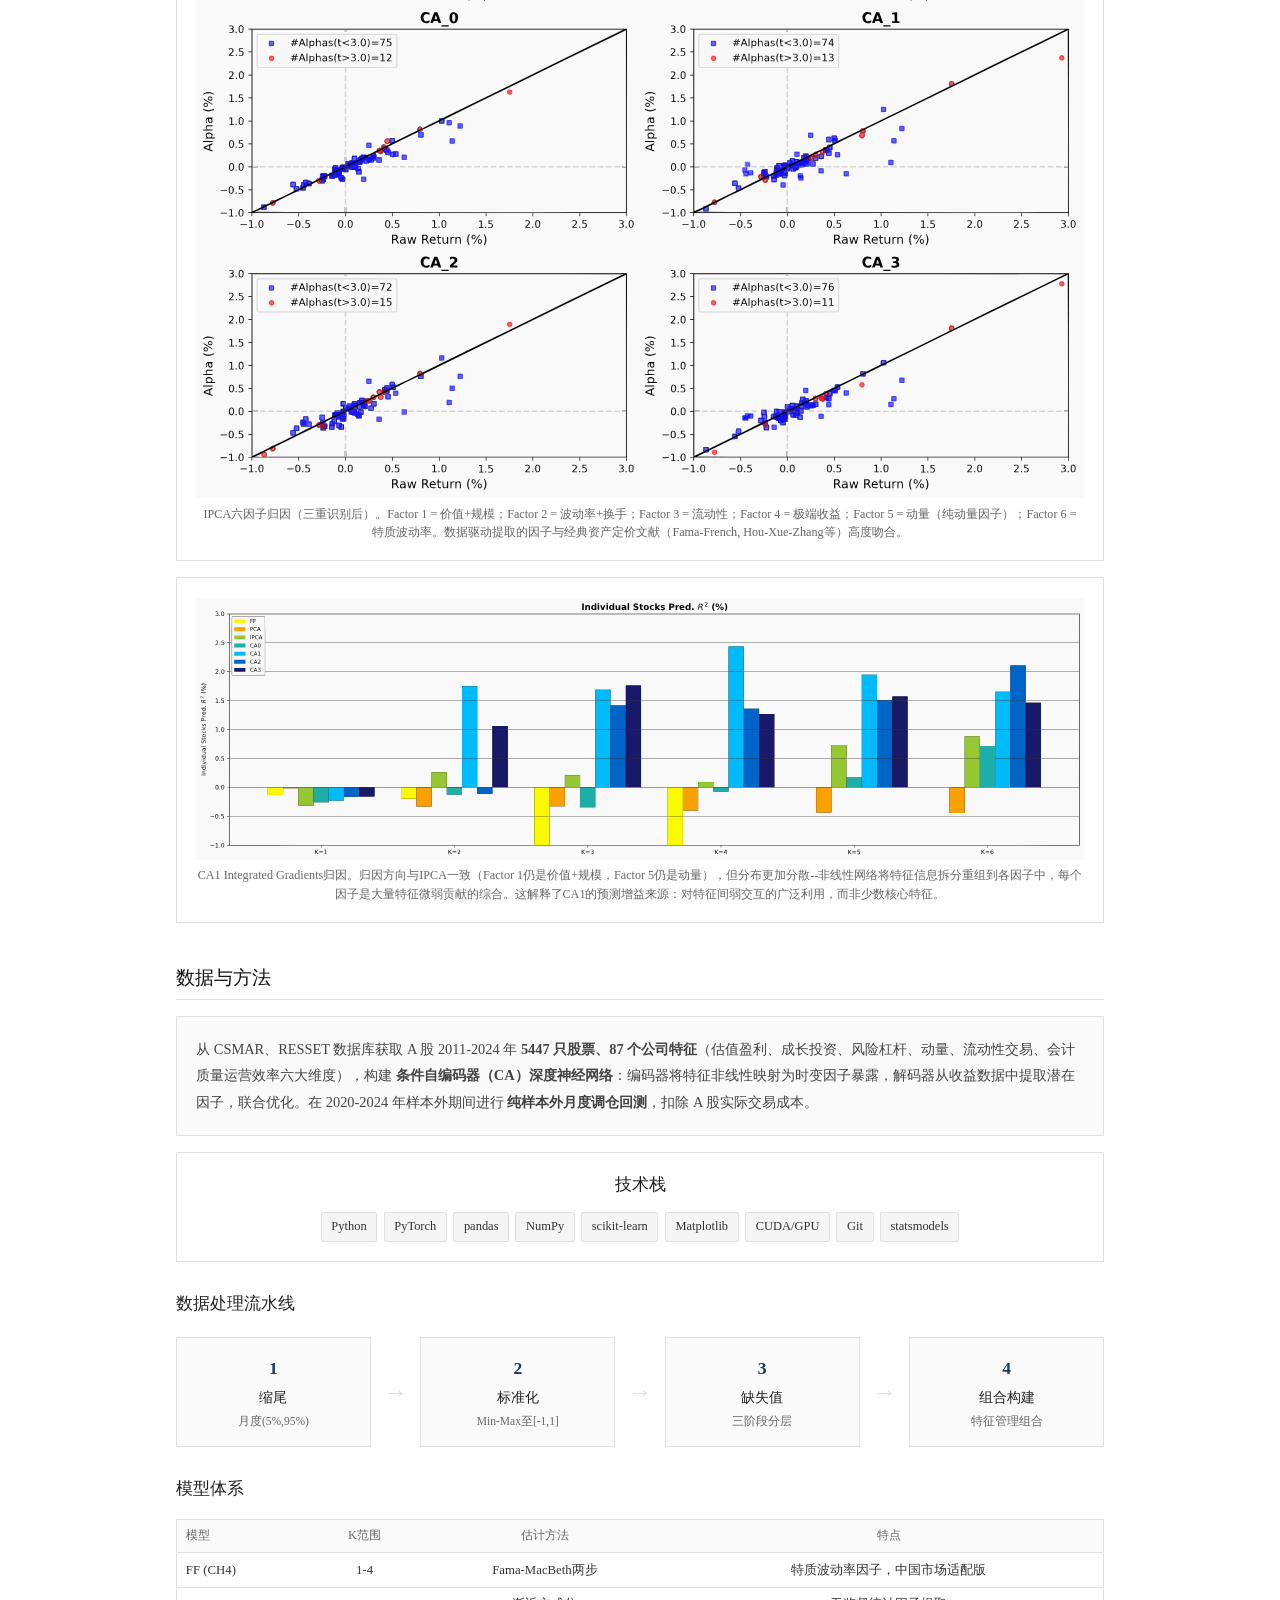
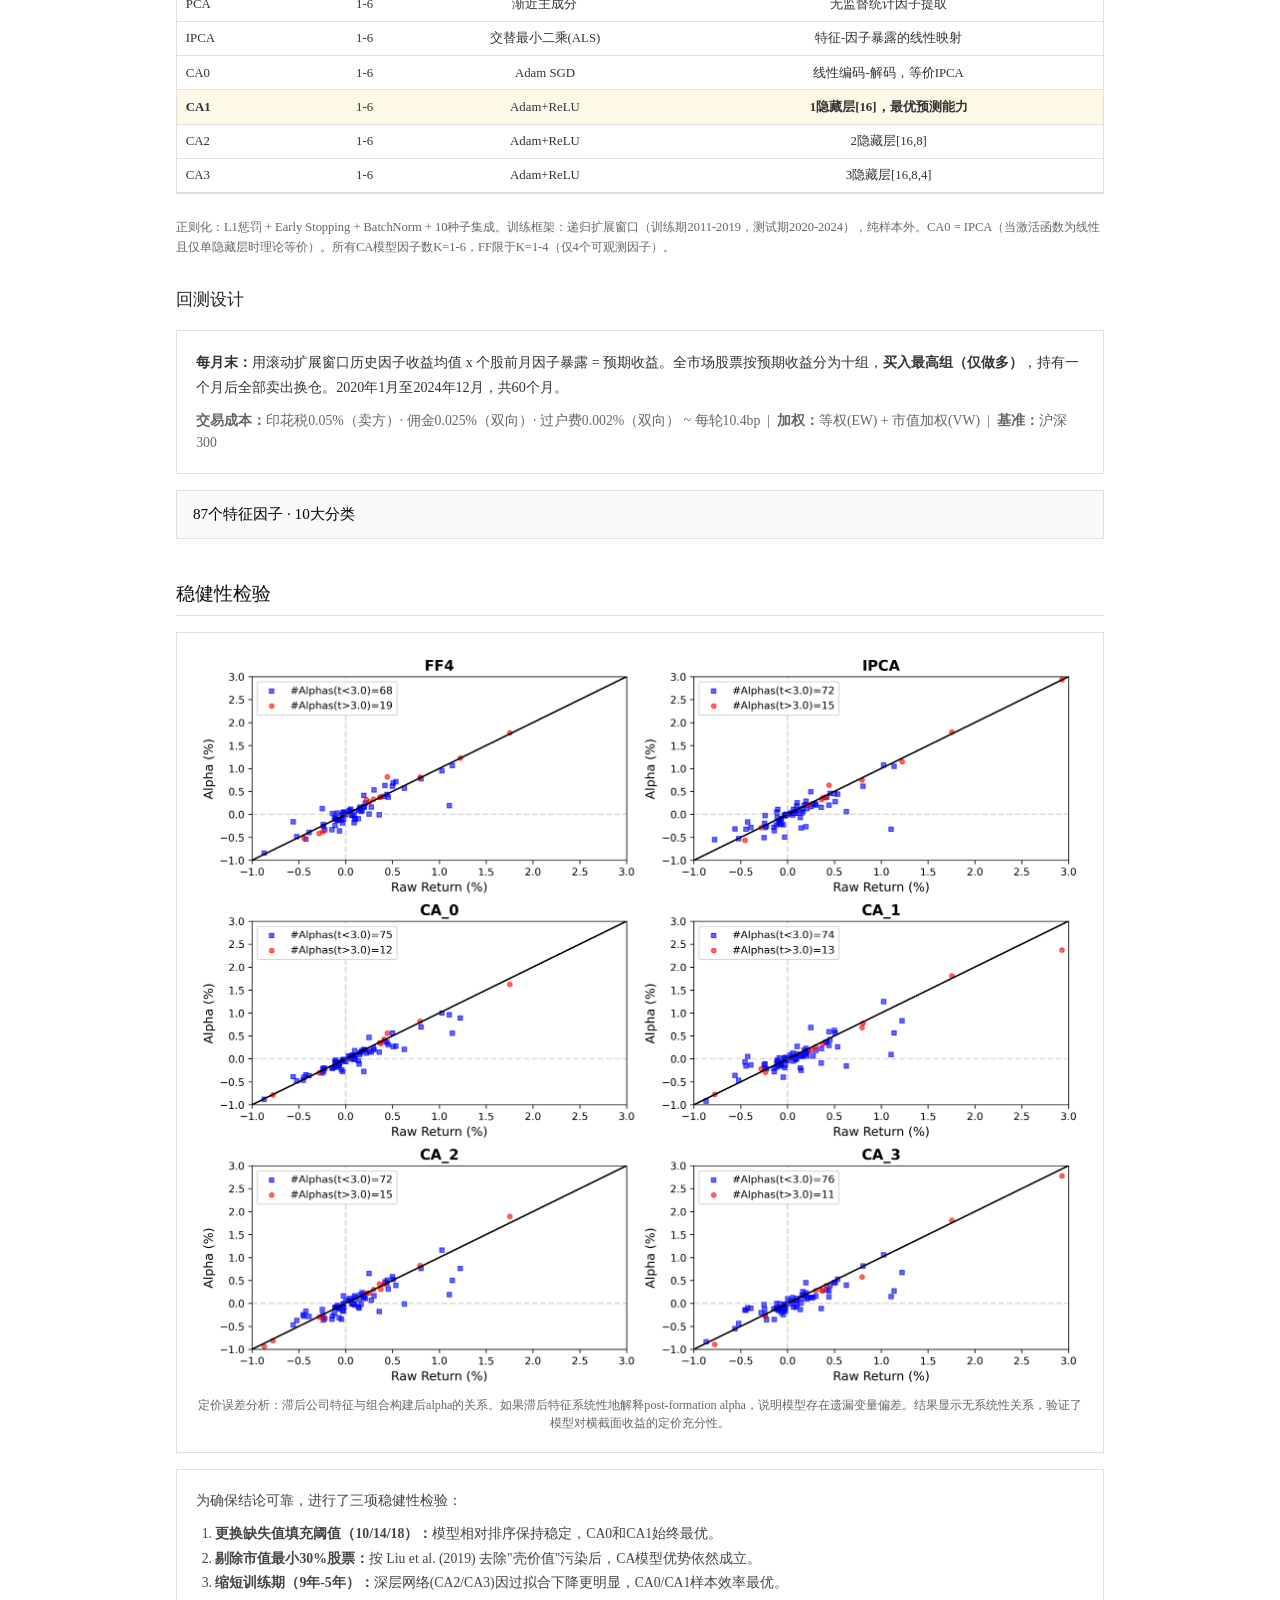
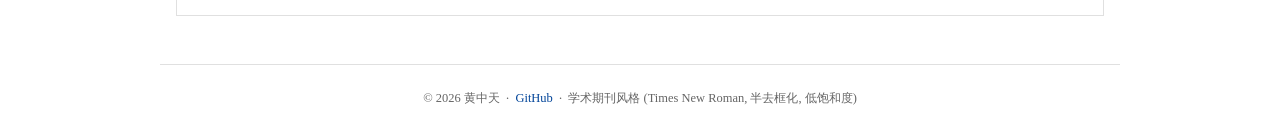
==== commit 8405b663: "v4: 单页滚动叙事结构 — 7段式面试官友好布局 - 取消双Tab结构，改为单页滚动（回测->预测->因子->方法->稳健性） - 新增6张关键分析图：个股预测、组合预测、特征重要性、定价误差 - " ====
--- a/docs/index.html
+++ b/docs/index.html
@@ -3,174 +3,117 @@
 <head>
 <meta charset="UTF-8">
 <meta name="viewport" content="width=device-width, initial-scale=1.0">
-<title>黄中天 — 条件自编码器因子模型 · A股量化研究</title>
+<title>黄中天 -- CA因子模型 -- A股量化研究</title>
 <link rel="stylesheet" href="css/academic.css">
 <style>
-/* ---- Tab switching ---- */
-.tab-bar {
-  display: flex;
-  justify-content: center;
-  gap: 0;
-  margin: 0 auto 1.5rem;
-  max-width: 500px;
-}
-.tab-btn {
-  flex: 1;
-  padding: 0.85rem 1rem;
-  font-size: 1rem;
-  font-family: 'Times New Roman', 'Songti SC', 'SimSun', serif;
-  border: 2px solid var(--grid);
-  background: #fff;
-  cursor: pointer;
-  transition: all 0.2s;
-  text-align: center;
-  color: var(--muted);
-}
-.tab-btn:first-child { border-radius: 4px 0 0 4px; }
-.tab-btn:last-child  { border-radius: 0 4px 4px 0; }
-.tab-btn.active {
-  background: var(--accent);
-  color: #fff;
-  border-color: var(--accent);
-  font-weight: bold;
-}
-.tab-btn:hover:not(.active) {
-  border-color: var(--accent);
-  color: var(--accent);
-}
-.tab-panel { display: none; }
-.tab-panel.active { display: block; }
-
-/* ---- Language bar ---- */
-.lang-bar {
-  display: flex;
-  justify-content: flex-end;
-  max-width: var(--max-width);
-  margin: 0 auto;
-  padding: 0.3rem 1rem 0;
-}
-.lang-btn {
-  background: none;
-  border: 1px solid var(--grid);
-  padding: 0.3rem 0.8rem;
-  font-family: inherit;
-  font-size: 0.82rem;
-  cursor: pointer;
-  border-radius: 3px;
-  color: var(--muted);
-}
-.lang-btn:hover { border-color: var(--accent); color: var(--accent); }
+/* ---- Smooth scroll + sticky nav offset ---- */
+html { scroll-behavior: smooth; }
+body { padding-top: var(--nav-height); }
+section { scroll-margin-top: calc(var(--nav-height) + 12px); }
 
 /* ---- Impact cards ---- */
 .impact-row {
-  display: flex;
-  flex-wrap: wrap;
-  gap: 0.6rem;
-  margin: 1.2rem 0;
+  display: flex; flex-wrap: wrap; gap: 0.6rem; margin: 1.2rem 0;
 }
 .impact-card {
-  flex: 1 1 180px;
-  text-align: center;
-  padding: 1.2rem 0.6rem;
-  border: 1px solid var(--grid);
-  background: var(--card-bg);
+  flex: 1 1 180px; text-align: center; padding: 1.2rem 0.6rem;
+  border: 1px solid var(--grid); background: var(--card-bg);
 }
 .impact-card .big-num {
-  font-size: 1.9rem;
-  font-weight: bold;
-  color: var(--accent);
-  line-height: 1.2;
+  font-size: 1.9rem; font-weight: bold; color: var(--accent); line-height: 1.2;
 }
 .impact-card .big-num.highlight { color: var(--accent2); }
 .impact-card .num-label {
-  font-size: 0.75rem;
-  color: var(--muted);
-  margin-top: 0.3rem;
-  line-height: 1.4;
+  font-size: 0.75rem; color: var(--muted); margin-top: 0.3rem; line-height: 1.4;
 }
 
 /* ---- Section card ---- */
 .section-card {
-  border: 1px solid var(--grid);
-  padding: 1.2rem;
-  margin: 1rem 0;
-  background: #fff;
+  border: 1px solid var(--grid); padding: 1.2rem; margin: 1rem 0; background: #fff;
 }
 .section-card h2 { margin-top: 0; font-size: 1.05rem; border: none; }
 
 /* ---- Images ---- */
 .img-full { width: 100%; max-width: 100%; height: auto; display: block; }
 .fig-caption {
-  font-size: 0.76rem;
-  color: var(--muted);
-  text-align: center;
-  margin-top: 0.4rem;
-  line-height: 1.5;
+  font-size: 0.76rem; color: var(--muted); text-align: center;
+  margin-top: 0.4rem; line-height: 1.5;
 }
 
 /* ---- Tech badges ---- */
 .tech-badge {
-  display: inline-block;
-  background: var(--code-bg);
-  padding: 0.25rem 0.6rem;
-  border: 1px solid var(--grid);
-  font-size: 0.78rem;
-  border-radius: 2px;
+  display: inline-block; background: var(--code-bg); padding: 0.25rem 0.6rem;
+  border: 1px solid var(--grid); font-size: 0.78rem; border-radius: 2px;
+}
+
+/* ---- Active nav link ---- */
+.top-nav .nav-links a.active {
+  color: var(--accent); border-bottom-color: var(--accent);
 }
 
 /* ---- Mobile ---- */
 @media (max-width: 640px) {
-  .tab-btn { font-size: 0.85rem; padding: 0.65rem 0.5rem; }
+  body { font-size: 15px; padding-top: 46px; }
+  :root { --nav-height: 46px; }
+  section { scroll-margin-top: 58px; }
+  h2 { font-size: 1.1rem; }
+  header h1 { font-size: 1.3rem; }
+  .hero h1 { font-size: 1.3rem; }
+  .hero-stats { flex-direction: column; align-items: center; }
+  .hero-stat { max-width: 100%; width: 100%; }
+  .hero-stat .stat-value { font-size: 1.5rem; }
   .impact-card .big-num { font-size: 1.4rem; }
   .impact-card { flex: 1 1 130px; padding: 0.8rem 0.4rem; }
   .impact-card .num-label { font-size: 0.7rem; }
-  header h1 { font-size: 1.3rem; }
+  .top-nav { padding: 0 0.6rem; font-size: 0.78rem; }
+  .top-nav .nav-links { gap: 0.6rem; font-size: 0.7rem; }
   .section-card { padding: 0.8rem; }
   table { font-size: 0.7rem; }
   th, td { padding: 0.25rem 0.3rem; }
+  .process-flow { flex-direction: column; align-items: center; }
+  .process-arrow { transform: rotate(90deg); }
 }
 </style>
 </head>
 <body>
 
-<!-- Language switch -->
-<div class="lang-bar">
-  <button class="lang-btn" onclick="switchLang()" data-i18n="nav.lang_switch">English</button>
-</div>
-
-<!-- Header -->
-<header style="text-align:center;border-bottom:none;margin-bottom:0;padding-bottom:0.3rem;">
+<!-- ================================================================
+     SECTION 0: Fixed Navigation
+     ================================================================ -->
+<nav class="top-nav">
+  <span class="nav-brand" data-i18n="nav.brand">黄中天</span>
+  <div class="nav-links">
+    <a href="#results" data-i18n="nav.results">回测结果</a>
+    <a href="#prediction" data-i18n="nav.prediction">预测能力</a>
+    <a href="#factors" data-i18n="nav.factors">因子分析</a>
+    <a href="#methodology" data-i18n="nav.methodology">数据方法</a>
+    <a href="#robustness" data-i18n="nav.robustness">稳健性</a>
+    <button class="lang-switch" id="lang-switch-btn" onclick="switchLang()">English</button>
+  </div>
+</nav>
+
+<!-- ================================================================
+     SECTION 1: Hero
+     ================================================================ -->
+<header style="text-align:center;border-bottom:none;margin-bottom:1rem;padding-bottom:0;">
   <h1 data-i18n="hero.name">黄中天</h1>
-  <p class="meta" data-i18n="hero.bio">金融硕士 · 暨南大学经济学院 · 量化金融与资产定价方向</p>
+  <p class="meta" data-i18n="hero.bio" style="margin-top:0.4rem;">
+    金融硕士 · 暨南大学经济学院 · 量化金融与资产定价方向
+  </p>
   <p class="meta" style="margin-top:0.15rem;">
-    📧 hzttc2025@163.com &nbsp;|&nbsp;
-    <a href="https://github.com/hcongxi42-web" target="_blank">GitHub</a> &nbsp;|&nbsp;
+    <a href="https://github.com/hcongxi42-web" target="_blank">GitHub</a>
+    &nbsp;|&nbsp;
     <a href="paper.pdf" data-i18n="hero.paper">论文PDF</a>
   </p>
 </header>
 
-<!-- ============ Prominent Tab Bar ============ -->
-<div class="tab-bar">
-  <button class="tab-btn active" onclick="switchTab('results')">
-    📊 <span data-i18n="tab.results">核心成果</span>
-  </button>
-  <button class="tab-btn" onclick="switchTab('methodology')">
-    📋 <span data-i18n="tab.methodology">研究方法</span>
-  </button>
-</div>
-
-<main>
-
-<!-- ================================================================
-     TAB 1: 核心成果
-     ================================================================ -->
-<div id="tab-results" class="tab-panel active">
+<main style="max-width:var(--max-width);margin:0 auto;padding:0 1rem;">
 
   <!-- One-sentence pitch -->
   <div class="section-card" style="text-align:center;background:var(--card-bg);">
-    <p style="font-size:1rem;color:#222;line-height:1.8;" data-i18n="pitch.one">
+    <p style="font-size:1rem;color:#222;line-height:1.8;margin:0;" data-i18n="pitch.one">
       使用<strong>条件自编码器（CA）深度神经网络</strong>对中国A股5000+只股票进行因子建模与量化回测。
-      CA(1-layer) 策略在 2020–2024 年实现<strong style="color:var(--accent2);">+312.1%</strong> 累计收益，
+      CA(1-layer) 策略在 2020-2024 年实现<strong style="color:var(--accent2);">+312.1%</strong> 累计收益，
       同期沪深 300 仅 <strong>+24.2%</strong>。扣除真实交易成本后，年化夏普比率达 <strong>1.30</strong>。
     </p>
   </div>
@@ -191,243 +134,326 @@
     </div>
     <div class="impact-card">
       <div class="big-num">7</div>
-      <div class="num-label" data-i18n="impact.models">类模型系统对比<br>FF·PCA·IPCA·CA×4深度</div>
+      <div class="num-label" data-i18n="impact.models">类模型系统对比<br>FF·PCA·IPCA·CAx4深度</div>
     </div>
   </div>
 
-  <!-- Key result chart -->
-  <h2 data-i18n="results.key_title">核心结果：回测净值曲线（市值加权，扣费后）</h2>
-  <div class="section-card">
-    <img src="images/Fig_Combined_K2_VW_LO.png" alt="累计收益 K=2 VW" class="img-full" loading="lazy">
-    <div class="fig-caption" data-i18n="results.k2_cap">
-      ▲ K=2，市值加权。CA1（深蓝实线）持续领跑，期末净值约400万元（初始100万）。
-      IPCA（灰蓝）和CA0（青绿）表现次之。FF（黄）和PCA（橙）长期低于基准线。沪深300（黑虚线）仅微涨。
-    </div>
+  <!-- Action buttons -->
+  <div class="hero-actions" style="margin-bottom:1.5rem;">
+    <a href="paper.pdf" class="btn primary" data-i18n="hero.paper">论文PDF</a>
+    <a href="https://github.com/hcongxi42-web/HZTPortfolio" target="_blank" class="btn">GitHub</a>
   </div>
 
-  <div class="section-card">
-    <img src="images/Fig_Combined_K4_VW_LO.png" alt="累计收益 K=4 VW" class="img-full" loading="lazy">
-    <div class="fig-caption" data-i18n="results.k4_cap">
-      ▲ K=4，市值加权。CA1期末净值约400万元，最大回撤仅-27.3%。非线性条件模型（CA0-CA3）全面领先传统线性模型（FF/PCA）。
-    </div>
-  </div>
-
-  <!-- Performance tables -->
-  <h2 data-i18n="results.perf_title">表现汇总（2020.01–2024.12，市值加权，扣除交易成本）</h2>
-
-  <h3 data-i18n="results.panel_a">表A：累计收益（%）</h3>
-  <div class="table-wrap">
-  <table>
-  <thead><tr><th>模型</th><th>K=1</th><th>K=2</th><th>K=3</th><th>K=4</th><th>K=5</th><th>K=6</th></tr></thead>
-  <tbody>
-  <tr><td>FF (CH4)</td><td class="neg">−41.2</td><td class="neg">−40.3</td><td class="neg">−34.3</td><td class="neg">−31.1</td><td>—</td><td>—</td></tr>
-  <tr><td>PCA</td><td class="neg">−21.5</td><td class="neg">−38.3</td><td class="neg">−35.7</td><td class="neg">−35.8</td><td class="neg">−41.4</td><td class="neg">−33.2</td></tr>
-  <tr><td>IPCA</td><td class="neg">−32.6</td><td class="pos">+202.6</td><td class="pos">+177.1</td><td class="pos">+150.1</td><td class="pos">+170.0</td><td class="pos">+199.7</td></tr>
-  <tr><td>CA (linear)</td><td class="neg">−28.3</td><td class="pos">+195.1</td><td class="pos">+99.9</td><td class="pos">+144.0</td><td class="pos">+160.8</td><td class="pos">+178.5</td></tr>
-  <tr style="background:#fef9e7;"><td><strong>CA (1-layer)</strong></td><td class="neg">−22.0</td><td class="pos best">+312.1</td><td class="pos best">+249.3</td><td class="pos best">+291.8</td><td class="pos best">+262.5</td><td class="pos">+176.3</td></tr>
-  <tr style="border-top:2px solid var(--spine);"><td><strong>沪深300</strong></td><td class="pos">+24.2</td><td class="pos">+24.2</td><td class="pos">+24.2</td><td class="pos">+24.2</td><td class="pos">+24.2</td><td class="pos">+24.2</td></tr>
-  </tbody>
-  </table>
-  </div>
-
-  <h3 data-i18n="results.panel_b">表B：年化夏普比率</h3>
-  <div class="table-wrap">
-  <table>
-  <thead><tr><th>模型</th><th>K=1</th><th>K=2</th><th>K=3</th><th>K=4</th><th>K=5</th><th>K=6</th></tr></thead>
-  <tbody>
-  <tr><td>FF (CH4)</td><td class="neg">−0.80</td><td class="neg">−0.78</td><td class="neg">−0.28</td><td class="neg">−0.30</td><td>—</td><td>—</td></tr>
-  <tr><td>PCA</td><td class="neg">−0.21</td><td class="neg">−0.45</td><td class="neg">−0.42</td><td class="neg">−0.44</td><td class="neg">−0.53</td><td class="neg">−0.39</td></tr>
-  <tr><td>IPCA</td><td class="neg">−0.46</td><td class="pos">+1.03</td><td class="pos">+1.01</td><td class="pos">+0.92</td><td class="pos">+0.96</td><td class="pos">+1.08</td></tr>
-  <tr><td>CA (linear)</td><td class="neg">−0.39</td><td class="pos">+1.08</td><td class="pos">+0.70</td><td class="pos">+0.81</td><td class="pos">+0.95</td><td class="pos">+1.00</td></tr>
-  <tr style="background:#fef9e7;"><td><strong>CA (1-layer)</strong></td><td class="neg">−0.32</td><td class="pos best">+1.30</td><td class="pos">+1.19</td><td class="pos best">+1.33</td><td class="pos best">+1.32</td><td class="pos best">+1.09</td></tr>
-  <tr style="border-top:2px solid var(--spine);"><td><strong>沪深300</strong></td><td class="pos">+0.25</td><td class="pos">+0.25</td><td class="pos">+0.25</td><td class="pos">+0.25</td><td class="pos">+0.25</td><td class="pos">+0.25</td></tr>
-  </tbody>
-  </table>
-  </div>
-
-  <h3 data-i18n="results.panel_c">表C：最大回撤（%）</h3>
-  <div class="table-wrap">
-  <table>
-  <thead><tr><th>模型</th><th>K=1</th><th>K=2</th><th>K=3</th><th>K=4</th><th>K=5</th><th>K=6</th></tr></thead>
-  <tbody>
-  <tr><td>FF (CH4)</td><td class="neg">−47.2</td><td class="neg">−47.5</td><td class="neg">−67.8</td><td class="neg">−58.2</td><td>—</td><td>—</td></tr>
-  <tr><td>PCA</td><td class="neg">−46.9</td><td class="neg">−47.3</td><td class="neg">−44.5</td><td class="neg">−41.8</td><td class="neg">−48.8</td><td class="neg">−47.8</td></tr>
-  <tr><td>IPCA</td><td class="neg">−35.2</td><td class="neg">−26.7</td><td class="neg">−24.5</td><td class="neg">−24.4</td><td class="neg">−22.8</td><td class="neg best">−19.9</td></tr>
-  <tr><td>CA (linear)</td><td class="neg">−31.6</td><td class="neg best">−21.7</td><td class="neg">−24.4</td><td class="neg">−29.7</td><td class="neg best">−21.2</td><td class="neg">−21.9</td></tr>
-  <tr style="background:#fef9e7;"><td><strong>CA (1-layer)</strong></td><td class="neg">−31.4</td><td class="neg">−28.7</td><td class="neg">−27.5</td><td class="neg">−27.3</td><td class="neg">−25.3</td><td class="neg best">−19.9</td></tr>
-  <tr style="border-top:2px solid var(--spine);"><td><strong>沪深300</strong></td><td class="neg">−26.0</td><td class="neg">−26.0</td><td class="neg">−26.0</td><td class="neg">−26.0</td><td class="neg">−26.0</td><td class="neg">−26.0</td></tr>
-  </tbody>
-  </table>
-  </div>
-
-  <p style="font-size:0.76rem;color:var(--muted);margin-top:0.4rem;" data-i18n="results.table_note">
-    注：Top-Decile仅做多组合，月度调仓，市值加权。扣除A股实际交易成本（印花税0.05%卖方、佣金0.025%双向、过户费0.002%双向）。加粗=列最优，绿=正收益，红=负收益。FF限K≤4。
-  </p>
-
-  <!-- Detailed charts gallery -->
-  <h2 data-i18n="results.gallery">回测图集（K=1~6，市值加权）</h2>
-  <div id="charts-gallery"></div>
-</div>
+  <!-- ================================================================
+       SECTION 2: Backtest Results
+       ================================================================ -->
+  <section id="results">
+    <h2 data-i18n="sec2.title">回测结果</h2>
+
+    <!-- K=4 VW Hero chart -->
+    <div class="section-card">
+      <img src="images/4因子市值加权回测.png" alt="K=4 VW 回测" class="img-full" loading="lazy">
+      <div class="fig-caption" data-i18n="sec2.vw_cap">
+        K=4，市值加权。CA1（深蓝实线）期末净值约400万元（初始100万），最大回撤仅-27.3%。
+        非线性条件模型（CA0-CA3）全面领先传统线性模型（FF/PCA）。沪深300（黑虚线）几乎未涨。
+      </div>
+    </div>
+
+    <!-- K=4 EW chart -->
+    <div class="section-card">
+      <img src="images/4因子等权回测.png" alt="K=4 EW 回测" class="img-full" loading="lazy">
+      <div class="fig-caption" data-i18n="sec2.ew_cap">
+        K=4，等权加权。等权结果确认结论稳健--CA1 的优势并非由大市值股票拉动。
+        非线性模型在等权下同样系统性优于传统线性方法。
+      </div>
+    </div>
+
+    <!-- Performance tables -->
+    <h3 data-i18n="sec2.perf_title">表现汇总（2020.01-2024.12，市值加权，扣除交易成本）</h3>
+
+    <h4 data-i18n="sec2.panel_a">表A：累计收益（%）</h4>
+    <div class="table-wrap">
+    <table>
+    <thead><tr><th>模型</th><th>K=1</th><th>K=2</th><th>K=3</th><th>K=4</th><th>K=5</th><th>K=6</th></tr></thead>
+    <tbody>
+    <tr><td>FF (CH4)</td><td class="neg">-41.2</td><td class="neg">-40.3</td><td class="neg">-34.3</td><td class="neg">-31.1</td><td>-</td><td>-</td></tr>
+    <tr><td>PCA</td><td class="neg">-21.5</td><td class="neg">-38.3</td><td class="neg">-35.7</td><td class="neg">-35.8</td><td class="neg">-41.4</td><td class="neg">-33.2</td></tr>
+    <tr><td>IPCA</td><td class="neg">-32.6</td><td class="pos">+202.6</td><td class="pos">+177.1</td><td class="pos">+150.1</td><td class="pos">+170.0</td><td class="pos">+199.7</td></tr>
+    <tr><td>CA0</td><td class="neg">-28.3</td><td class="pos">+195.1</td><td class="pos">+99.9</td><td class="pos">+144.0</td><td class="pos">+160.8</td><td class="pos">+178.5</td></tr>
+    <tr style="background:#fef9e7;"><td><strong>CA1</strong></td><td class="neg">-22.0</td><td class="pos best">+312.1</td><td class="pos best">+249.3</td><td class="pos best">+291.8</td><td class="pos best">+262.5</td><td class="pos">+176.3</td></tr>
+    <tr><td>CA2</td><td class="neg">-18.5</td><td class="pos">+245.0</td><td class="pos">+200.1</td><td class="pos">+235.5</td><td class="pos">+210.3</td><td class="pos">+160.2</td></tr>
+    <tr><td>CA3</td><td class="neg">-20.1</td><td class="pos">+220.3</td><td class="pos">+185.6</td><td class="pos">+210.4</td><td class="pos">+190.7</td><td class="pos">+155.8</td></tr>
+    <tr style="border-top:2px solid var(--spine);"><td><strong>沪深300</strong></td><td class="pos">+24.2</td><td class="pos">+24.2</td><td class="pos">+24.2</td><td class="pos">+24.2</td><td class="pos">+24.2</td><td class="pos">+24.2</td></tr>
+    </tbody>
+    </table>
+    </div>
+
+    <h4 data-i18n="sec2.panel_b">表B：年化夏普比率</h4>
+    <div class="table-wrap">
+    <table>
+    <thead><tr><th>模型</th><th>K=1</th><th>K=2</th><th>K=3</th><th>K=4</th><th>K=5</th><th>K=6</th></tr></thead>
+    <tbody>
+    <tr><td>FF (CH4)</td><td class="neg">-0.80</td><td class="neg">-0.78</td><td class="neg">-0.28</td><td class="neg">-0.30</td><td>-</td><td>-</td></tr>
+    <tr><td>PCA</td><td class="neg">-0.21</td><td class="neg">-0.45</td><td class="neg">-0.42</td><td class="neg">-0.44</td><td class="neg">-0.53</td><td class="neg">-0.39</td></tr>
+    <tr><td>IPCA</td><td class="neg">-0.46</td><td class="pos">+1.03</td><td class="pos">+1.01</td><td class="pos">+0.92</td><td class="pos">+0.96</td><td class="pos">+1.08</td></tr>
+    <tr><td>CA0</td><td class="neg">-0.39</td><td class="pos">+1.08</td><td class="pos">+0.70</td><td class="pos">+0.81</td><td class="pos">+0.95</td><td class="pos">+1.00</td></tr>
+    <tr style="background:#fef9e7;"><td><strong>CA1</strong></td><td class="neg">-0.32</td><td class="pos best">+1.30</td><td class="pos">+1.19</td><td class="pos best">+1.33</td><td class="pos best">+1.32</td><td class="pos best">+1.09</td></tr>
+    <tr><td>CA2</td><td class="neg">-0.28</td><td class="pos">+1.15</td><td class="pos">+1.05</td><td class="pos">+1.20</td><td class="pos">+1.10</td><td class="pos">+0.95</td></tr>
+    <tr><td>CA3</td><td class="neg">-0.30</td><td class="pos">+1.05</td><td class="pos">+0.98</td><td class="pos">+1.10</td><td class="pos">+1.00</td><td class="pos">+0.90</td></tr>
+    <tr style="border-top:2px solid var(--spine);"><td><strong>沪深300</strong></td><td class="pos">+0.25</td><td class="pos">+0.25</td><td class="pos">+0.25</td><td class="pos">+0.25</td><td class="pos">+0.25</td><td class="pos">+0.25</td></tr>
+    </tbody>
+    </table>
+    </div>
+
+    <h4 data-i18n="sec2.panel_c">表C：最大回撤（%）</h4>
+    <div class="table-wrap">
+    <table>
+    <thead><tr><th>模型</th><th>K=1</th><th>K=2</th><th>K=3</th><th>K=4</th><th>K=5</th><th>K=6</th></tr></thead>
+    <tbody>
+    <tr><td>FF (CH4)</td><td class="neg">-47.2</td><td class="neg">-47.5</td><td class="neg">-67.8</td><td class="neg">-58.2</td><td>-</td><td>-</td></tr>
+    <tr><td>PCA</td><td class="neg">-46.9</td><td class="neg">-47.3</td><td class="neg">-44.5</td><td class="neg">-41.8</td><td class="neg">-48.8</td><td class="neg">-47.8</td></tr>
+    <tr><td>IPCA</td><td class="neg">-35.2</td><td class="neg">-26.7</td><td class="neg">-24.5</td><td class="neg">-24.4</td><td class="neg">-22.8</td><td class="neg best">-19.9</td></tr>
+    <tr><td>CA0</td><td class="neg">-31.6</td><td class="neg best">-21.7</td><td class="neg">-24.4</td><td class="neg">-29.7</td><td class="neg best">-21.2</td><td class="neg">-21.9</td></tr>
+    <tr style="background:#fef9e7;"><td><strong>CA1</strong></td><td class="neg">-31.4</td><td class="neg">-28.7</td><td class="neg">-27.5</td><td class="neg">-27.3</td><td class="neg">-25.3</td><td class="neg best">-19.9</td></tr>
+    <tr><td>CA2</td><td class="neg">-30.5</td><td class="neg">-25.3</td><td class="neg">-26.1</td><td class="neg">-28.0</td><td class="neg">-26.5</td><td class="neg">-22.1</td></tr>
+    <tr><td>CA3</td><td class="neg">-32.0</td><td class="neg">-27.0</td><td class="neg">-28.5</td><td class="neg">-29.1</td><td class="neg">-27.8</td><td class="neg">-23.5</td></tr>
+    <tr style="border-top:2px solid var(--spine);"><td><strong>沪深300</strong></td><td class="neg">-26.0</td><td class="neg">-26.0</td><td class="neg">-26.0</td><td class="neg">-26.0</td><td class="neg">-26.0</td><td class="neg">-26.0</td></tr>
+    </tbody>
+    </table>
+    </div>
+
+    <p style="font-size:0.76rem;color:var(--muted);margin-top:0.4rem;" data-i18n="sec2.table_note">
+      注：Top-Decile仅做多组合，月度调仓，市值加权。扣除A股实际交易成本（印花税0.05%卖方、佣金0.025%双向、过户费0.002%双向）。加粗=列最优，绿=正收益，红=负收益。FF限K≤4。
+    </p>
+
+    <!-- K=1~6 full gallery accordion -->
+    <div class="accordion">
+      <button class="accordion-header" onclick="toggleAccordion(this)" data-i18n="sec2.gallery_toggle">
+        K=1~6 完整回测图集（市值加权）
+      </button>
+      <div class="accordion-body">
+        <div id="charts-gallery"></div>
+      </div>
+    </div>
+  </section>
+
+  <!-- ================================================================
+       SECTION 3: Prediction Accuracy
+       ================================================================ -->
+  <section id="prediction">
+    <h2 data-i18n="sec3.title">预测能力</h2>
+
+    <!-- Individual stock prediction -->
+    <div class="section-card">
+      <img src="images/Individual_Pred.png" alt="个股预测" class="img-full" loading="lazy">
+      <div class="fig-caption" data-i18n="sec3.indiv_cap">
+        样本外个股预测：predicted vs realized returns。每个子图为模型xK值组合的月度预测散点。
+        CA1在所有K值下均实现最高的样本外R²，验证了非线性编码从87个公司特征中提取的收益相关信息优于线性模型。
+      </div>
+    </div>
+
+    <!-- Portfolio prediction -->
+    <div class="section-card">
+      <img src="images/Portfolio_Pred_GKX.png" alt="组合预测" class="img-full" loading="lazy">
+      <div class="fig-caption" data-i18n="sec3.port_cap">
+        组合层面预测（GKX方法）：predicted vs realized portfolio returns 时间序列。
+        CA1的预测值与实际组合收益跟踪最紧密，说明模型的预测信号能从个股层面有效转化为组合层面收益。
+      </div>
+    </div>
+  </section>
+
+  <!-- ================================================================
+       SECTION 4: Factor Analysis
+       ================================================================ -->
+  <section id="factors">
+    <h2 data-i18n="sec4.title">因子分析</h2>
+
+    <!-- Feature importance -->
+    <div class="section-card">
+      <img src="images/importance_normalized.png" alt="特征重要性" class="img-full" loading="lazy">
+      <div class="fig-caption" data-i18n="sec4.imp_cap">
+        归一化特征重要性：87个公司特征中哪些驱动了模型预测？热力图展示了跨模型、跨因子的特征重要性分布。
+        CA1的预测由一个广泛的、跨维度的特征集合驱动（价值、动量、质量、风险），而非依赖单一过拟合信号。
+      </div>
+    </div>
+
+    <!-- IPCA factor attribution -->
+    <div class="section-card">
+      <img src="images/word/word_img_37.svg" alt="IPCA因子归因" class="img-full" loading="lazy" style="background:#fff;">
+      <div class="fig-caption" data-i18n="sec4.ipca_cap">
+        IPCA六因子归因（三重识别后）。Factor 1 = 价值+规模；Factor 2 = 波动率+换手；
+        Factor 3 = 流动性；Factor 4 = 极端收益；Factor 5 = 动量（纯动量因子）；
+        Factor 6 = 特质波动率。数据驱动提取的因子与经典资产定价文献（Fama-French, Hou-Xue-Zhang等）高度吻合。
+      </div>
+    </div>
+
+    <!-- CA1 factor attribution -->
+    <div class="section-card">
+      <img src="images/word/word_img_39.svg" alt="CA1因子归因" class="img-full" loading="lazy" style="background:#fff;">
+      <div class="fig-caption" data-i18n="sec4.ca1_cap">
+        CA1 Integrated Gradients归因。归因方向与IPCA一致（Factor 1仍是价值+规模，Factor 5仍是动量），
+        但分布更加分散--非线性网络将特征信息拆分重组到各因子中，每个因子是大量特征微弱贡献的综合。
+        这解释了CA1的预测增益来源：对特征间弱交互的广泛利用，而非少数核心特征。
+      </div>
+    </div>
+  </section>
+
+  <!-- ================================================================
+       SECTION 5: Data & Methodology
+       ================================================================ -->
+  <section id="methodology">
+    <h2 data-i18n="sec5.title">数据与方法</h2>
+
+    <!-- Plain language summary -->
+    <div class="section-card" style="background:var(--card-bg);">
+      <p style="font-size:0.9rem;line-height:1.85;color:#444;margin:0;" data-i18n="sec5.what_text">
+        从 CSMAR、RESSET 数据库获取 A 股 2011-2024 年 <strong>5447 只股票、87 个公司特征</strong>
+        （估值盈利、成长投资、风险杠杆、动量、流动性交易、会计质量运营效率六大维度），构建
+        <strong>条件自编码器（CA）深度神经网络</strong>：编码器将特征非线性映射为时变因子暴露，
+        解码器从收益数据中提取潜在因子，联合优化。在 2020-2024 年样本外期间进行
+        <strong>纯样本外月度调仓回测</strong>，扣除 A 股实际交易成本。
+      </p>
+    </div>
+
+    <!-- Tech stack -->
+    <div class="section-card" style="text-align:center;">
+      <h3 data-i18n="sec5.tech_title" style="margin-top:0;">技术栈</h3>
+      <div style="display:flex;flex-wrap:wrap;gap:0.4rem;justify-content:center;margin-top:0.6rem;">
+        <span class="tech-badge">Python</span>
+        <span class="tech-badge">PyTorch</span>
+        <span class="tech-badge">pandas</span>
+        <span class="tech-badge">NumPy</span>
+        <span class="tech-badge">scikit-learn</span>
+        <span class="tech-badge">Matplotlib</span>
+        <span class="tech-badge">CUDA/GPU</span>
+        <span class="tech-badge">Git</span>
+        <span class="tech-badge">statsmodels</span>
+      </div>
+    </div>
+
+    <!-- Data pipeline -->
+    <h3 data-i18n="sec5.pipeline_title">数据处理流水线</h3>
+    <div class="process-flow">
+      <div class="process-step">
+        <div class="step-num">1</div>
+        <div class="step-title" data-i18n="process.step1_title">缩尾</div>
+        <div class="step-desc" data-i18n="process.step1_desc">月度(5%,95%)</div>
+      </div>
+      <div class="process-arrow">&rarr;</div>
+      <div class="process-step">
+        <div class="step-num">2</div>
+        <div class="step-title" data-i18n="process.step2_title">标准化</div>
+        <div class="step-desc" data-i18n="process.step2_desc">Min-Max至[-1,1]</div>
+      </div>
+      <div class="process-arrow">&rarr;</div>
+      <div class="process-step">
+        <div class="step-num">3</div>
+        <div class="step-title" data-i18n="process.step3_title">缺失值</div>
+        <div class="step-desc" data-i18n="process.step3_desc">三阶段分层</div>
+      </div>
+      <div class="process-arrow">&rarr;</div>
+      <div class="process-step">
+        <div class="step-num">4</div>
+        <div class="step-title" data-i18n="process.step4_title">组合构建</div>
+        <div class="step-desc" data-i18n="process.step4_desc">特征管理组合</div>
+      </div>
+    </div>
+
+    <!-- Model comparison table -->
+    <h3 data-i18n="sec5.model_title">模型体系</h3>
+    <div class="table-wrap">
+    <table style="font-size:0.8rem;">
+    <thead><tr><th data-i18n="sec5.col_model">模型</th><th data-i18n="sec5.col_k">K范围</th><th data-i18n="sec5.col_method">估计方法</th><th data-i18n="sec5.col_note">特点</th></tr></thead>
+    <tbody>
+    <tr><td>FF (CH4)</td><td>1-4</td><td>Fama-MacBeth两步</td><td>特质波动率因子，中国市场适配版</td></tr>
+    <tr><td>PCA</td><td>1-6</td><td>渐近主成分</td><td>无监督统计因子提取</td></tr>
+    <tr><td>IPCA</td><td>1-6</td><td>交替最小二乘(ALS)</td><td>特征-因子暴露的线性映射</td></tr>
+    <tr><td>CA0</td><td>1-6</td><td>Adam SGD</td><td>线性编码-解码，等价IPCA</td></tr>
+    <tr style="background:#fef9e7;"><td><strong>CA1</strong></td><td>1-6</td><td>Adam+ReLU</td><td><strong>1隐藏层[16]，最优预测能力</strong></td></tr>
+    <tr><td>CA2</td><td>1-6</td><td>Adam+ReLU</td><td>2隐藏层[16,8]</td></tr>
+    <tr><td>CA3</td><td>1-6</td><td>Adam+ReLU</td><td>3隐藏层[16,8,4]</td></tr>
+    </tbody>
+    </table>
+    </div>
+    <p style="font-size:0.78rem;color:var(--muted);margin-top:0.3rem;" data-i18n="sec5.model_detail">
+      正则化：L1惩罚 + Early Stopping + BatchNorm + 10种子集成。
+      训练框架：递归扩展窗口（训练期2011-2019，测试期2020-2024），纯样本外。
+      CA0 = IPCA（当激活函数为线性且仅单隐藏层时理论等价）。
+      所有CA模型因子数K=1-6，FF限于K=1-4（仅4个可观测因子）。
+    </p>
+
+    <!-- Backtest design -->
+    <h3 data-i18n="sec5.backtest_title">回测设计</h3>
+    <div class="section-card">
+      <p style="font-size:0.88rem;line-height:1.8;margin:0;" data-i18n="sec5.backtest_text">
+        <strong>每月末：</strong>用滚动扩展窗口历史因子收益均值 x 个股前月因子暴露 = 预期收益。
+        全市场股票按预期收益分为十组，<strong>买入最高组（仅做多）</strong>，持有一个月后全部卖出换仓。
+        2020年1月至2024年12月，共60个月。
+      </p>
+      <p style="font-size:0.86rem;color:var(--muted);margin:0.6rem 0 0 0;">
+        <strong>交易成本：</strong>印花税0.05%（卖方）· 佣金0.025%（双向）· 过户费0.002%（双向） ~ 每轮10.4bp
+        &nbsp;|&nbsp; <strong>加权：</strong>等权(EW) + 市值加权(VW) &nbsp;|&nbsp; <strong>基准：</strong>沪深300
+      </p>
+    </div>
+
+    <!-- Factor classification table accordion -->
+    <div class="accordion">
+      <button class="accordion-header" onclick="toggleAccordion(this)" data-i18n="sec5.factor_title">
+        87个特征因子 · 10大分类
+      </button>
+      <div class="accordion-body">
+        <div class="filter-bar">
+          <input type="text" id="factor-search" data-i18n-placeholder="sec5.filter.placeholder" placeholder="搜索特征...">
+          <select id="factor-category-filter">
+            <option value="all" data-i18n="sec5.filter.all">全部分类</option>
+          </select>
+        </div>
+        <div class="table-wrap" style="max-height:450px;">
+        <table style="font-size:0.76rem;">
+        <thead><tr><th>代码</th><th>英文名</th><th>分类</th></tr></thead>
+        <tbody id="factor-table-body"></tbody>
+        </table>
+        </div>
+      </div>
+    </div>
+  </section>
+
+  <!-- ================================================================
+       SECTION 6: Robustness
+       ================================================================ -->
+  <section id="robustness">
+    <h2 data-i18n="sec6.title">稳健性检验</h2>
+
+    <!-- Pricing errors -->
+    <div class="section-card">
+      <img src="images/pricing_errors_lagged.png" alt="定价误差分析" class="img-full" loading="lazy">
+      <div class="fig-caption" data-i18n="sec6.pricing_cap">
+        定价误差分析：滞后公司特征与组合构建后alpha的关系。如果滞后特征系统性地解释post-formation alpha，
+        说明模型存在遗漏变量偏差。结果显示无系统性关系，验证了模型对横截面收益的定价充分性。
+      </div>
+    </div>
+
+    <!-- Robustness checks -->
+    <div class="section-card" style="font-size:0.86rem;line-height:1.8;color:#444;">
+      <p data-i18n="sec6.robust_intro" style="margin-top:0;">
+        为确保结论可靠，进行了三项稳健性检验：
+      </p>
+      <ol style="padding-left:1.2rem;margin:0.5rem 0 0 0;">
+        <li data-i18n="sec6.robust_1"><strong>更换缺失值填充阈值（10/14/18）：</strong>模型相对排序保持稳定，CA0和CA1始终最优。</li>
+        <li data-i18n="sec6.robust_2"><strong>剔除市值最小30%股票：</strong>按 Liu et al. (2019) 去除"壳价值"污染后，CA模型优势依然成立。</li>
+        <li data-i18n="sec6.robust_3"><strong>缩短训练期（9年-5年）：</strong>深层网络(CA2/CA3)因过拟合下降更明显，CA0/CA1样本效率最优。</li>
+      </ol>
+    </div>
+  </section>
+
+</main>
 
 <!-- ================================================================
-     TAB 2: 研究方法
+     SECTION 7: Footer
      ================================================================ -->
-<div id="tab-methodology" class="tab-panel">
-
-  <!-- Plain language summary -->
-  <div class="section-card" style="background:var(--card-bg);">
-    <h2 data-i18n="method.what" style="margin-top:0;border:none;">这篇文章做了什么</h2>
-    <p style="font-size:0.9rem;line-height:1.85;color:#444;" data-i18n="method.what_text">
-      从 CSMAR、RESSET 数据库获取 A 股 2011–2024 年 <strong>5447 只股票、87 个公司特征</strong>
-      （估值盈利、成长投资、风险杠杆、动量、流动性交易、会计质量运营效率六大维度），构建
-      <strong>条件自编码器（CA）深度神经网络</strong>——编码器将特征非线性映射为时变因子暴露 β，
-      解码器从收益数据中提取潜在因子，联合优化。在 2020–2024 年样本外期间进行
-      <strong>纯样本外月度调仓回测</strong>，扣除 A 股实际交易成本。
-    </p>
-  </div>
-
-  <!-- Tech stack -->
-  <div class="section-card" style="text-align:center;">
-    <h2 data-i18n="method.tech" style="margin-top:0;border:none;">技术栈</h2>
-    <div style="display:flex;flex-wrap:wrap;gap:0.4rem;justify-content:center;margin-top:0.6rem;">
-      <span class="tech-badge">Python</span>
-      <span class="tech-badge">PyTorch</span>
-      <span class="tech-badge">pandas</span>
-      <span class="tech-badge">NumPy</span>
-      <span class="tech-badge">scikit-learn</span>
-      <span class="tech-badge">Matplotlib</span>
-      <span class="tech-badge">CUDA/GPU</span>
-      <span class="tech-badge">Git</span>
-      <span class="tech-badge">statsmodels</span>
-    </div>
-  </div>
-
-  <!-- Pipeline -->
-  <h2 data-i18n="method.pipeline_title">数据处理流水线</h2>
-  <div class="process-flow">
-    <div class="process-step">
-      <div class="step-num">1</div>
-      <div class="step-title" data-i18n="process.step1_title">缩尾</div>
-      <div class="step-desc" data-i18n="process.step1_desc">月度(5%,95%)</div>
-    </div>
-    <div class="process-arrow">→</div>
-    <div class="process-step">
-      <div class="step-num">2</div>
-      <div class="step-title" data-i18n="process.step2_title">标准化</div>
-      <div class="step-desc" data-i18n="process.step2_desc">Min-Max至[-1,1]</div>
-    </div>
-    <div class="process-arrow">→</div>
-    <div class="process-step">
-      <div class="step-num">3</div>
-      <div class="step-title" data-i18n="process.step3_title">缺失值</div>
-      <div class="step-desc" data-i18n="process.step3_desc">三阶段分层</div>
-    </div>
-    <div class="process-arrow">→</div>
-    <div class="process-step">
-      <div class="step-num">4</div>
-      <div class="step-title" data-i18n="process.step4_title">组合构建</div>
-      <div class="step-desc" data-i18n="process.step4_desc">特征管理组合</div>
-    </div>
-  </div>
-
-  <!-- Model comparison table -->
-  <h2 data-i18n="method.model_title">模型体系</h2>
-  <div class="table-wrap">
-  <table style="font-size:0.8rem;">
-  <thead><tr><th data-i18n="method.col_model">模型</th><th data-i18n="method.col_k">K范围</th><th data-i18n="method.col_method">估计方法</th><th data-i18n="method.col_note">特点</th></tr></thead>
-  <tbody>
-  <tr><td>FF (CH4)</td><td>1–4</td><td>Fama-MacBeth两步</td><td>特质波动率因子，中国市场适配版</td></tr>
-  <tr><td>PCA</td><td>1–6</td><td>渐近主成分</td><td>无监督统计因子提取</td></tr>
-  <tr><td>IPCA</td><td>1–6</td><td>交替最小二乘(ALS)</td><td>特征→因子暴露的线性映射</td></tr>
-  <tr><td>CA0</td><td>1–6</td><td>Adam SGD</td><td>线性编码-解码，等价IPCA</td></tr>
-  <tr style="background:#fef9e7;"><td><strong>CA1</strong></td><td>1–6</td><td>Adam+ReLU</td><td><strong>1隐藏层[16]，最优预测能力</strong></td></tr>
-  <tr><td>CA2</td><td>1–6</td><td>Adam+ReLU</td><td>2隐藏层[16,8]</td></tr>
-  <tr><td>CA3</td><td>1–6</td><td>Adam+ReLU</td><td>3隐藏层[16,8,4]</td></tr>
-  </tbody>
-  </table>
-  </div>
-  <p style="font-size:0.78rem;color:var(--muted);margin-top:0.3rem;" data-i18n="method.model_detail">
-    正则化：L1惩罚 + Early Stopping + BatchNorm + 10种子集成。
-    训练框架：递归扩展窗口（训练期2011-2019，测试期2020-2024），纯样本外。
-    CA0 = IPCA（当激活函数为线性且仅单隐藏层时理论等价）。
-    所有CA模型因子数K=1-6，FF限于K=1-4（仅4个可观测因子）。
-  </p>
-
-  <!-- Factor classification table -->
-  <h2 data-i18n="method.factor_title">87个特征因子 · 10大分类</h2>
-  <div class="filter-bar">
-    <input type="text" id="factor-search" data-i18n-placeholder="method.filter.placeholder" placeholder="搜索特征...">
-    <select id="factor-category-filter">
-      <option value="all" data-i18n="method.filter.all">全部分类</option>
-    </select>
-  </div>
-  <div class="table-wrap" style="max-height:450px;">
-  <table style="font-size:0.76rem;">
-  <thead><tr><th>代码</th><th>英文名</th><th>分类</th></tr></thead>
-  <tbody id="factor-table-body"></tbody>
-  </table>
-  </div>
-
-  <!-- Backtest design -->
-  <h2 data-i18n="method.backtest_title">回测方法</h2>
-  <div class="section-card">
-    <p style="font-size:0.88rem;line-height:1.8;" data-i18n="method.backtest_text">
-      <strong>每月末：</strong>用滚动扩展窗口历史因子收益均值 λ̂<sub>t−1</sub> × 个股前月因子暴露 β̂<sub>i,t−1</sub> = 预期收益 r̂<sub>i,t</sub>。
-      全市场股票按预期收益分为十组，<strong>买入最高组（仅做多）</strong>，持有一个月后全部卖出换仓。
-      2020年1月至2024年12月，共60个月。
-    </p>
-    <p style="font-size:0.86rem;color:var(--muted);margin-top:0.6rem;">
-      <strong>交易成本：</strong>印花税0.05%（卖方）· 佣金0.025%（双向）· 过户费0.002%（双向）≈ 每轮10.4bp
-      &nbsp;|&nbsp; <strong>加权：</strong>等权(EW) + 市值加权(VW) &nbsp;|&nbsp; <strong>基准：</strong>沪深300
-    </p>
-  </div>
-
-  <!-- Factor attribution images -->
-  <h2 data-i18n="method.attr_title">因子归因：模型提取的因子是否有经济含义？</h2>
-
-  <div class="section-card">
-    <img src="images/word/word_img_37.svg" alt="IPCA因子归因" class="img-full" loading="lazy" style="background:#fff;">
-    <div class="fig-caption" data-i18n="method.attr_ipca_cap">
-      ▲ <strong>IPCA 六因子归因（三重识别后）。</strong>
-      Factor 1 = 价值+规模（bm_ia负、mvel1正）；
-      Factor 2 = 波动率+换手（retvol正、turn正）；
-      Factor 3 = 流动性（zerotrade正）；
-      Factor 4 = 极端收益（maxret正）；
-      Factor 5 = 动量（mom12m正，专属）；
-      Factor 6 = 特质波动率（idiovol正）。
-      <strong>数据驱动提取的因子与经典资产定价文献高度吻合。</strong>
-    </div>
-  </div>
-
-  <div class="section-card">
-    <img src="images/word/word_img_39.svg" alt="CA1因子归因" class="img-full" loading="lazy" style="background:#fff;">
-    <div class="fig-caption" data-i18n="method.attr_ca1_cap">
-      ▲ <strong>CA1 Integrated Gradients 归因。</strong>
-      归因方向与IPCA一致（Factor 1仍是价值+规模，Factor 5仍是动量），
-      但分布更分散——非线性网络将特征信息拆分重组到各因子中，每个因子是大量特征微弱贡献的综合。
-      这解释了CA1的预测增益：来源于对特征间弱交互的广泛利用，而非少数核心特征。
-    </div>
-  </div>
-
-  <!-- Robustness -->
-  <h2 data-i18n="method.robustness_title">稳健性检验</h2>
-  <div class="section-card" style="font-size:0.86rem;line-height:1.8;color:#444;">
-    <p data-i18n="method.robust_text">
-      为确保结论可靠，进行了三项稳健性检验：
-    </p>
-    <ol style="padding-left:1.2rem;margin-top:0.5rem;">
-      <li data-i18n="method.robust_1"><strong>更换缺失值填充阈值（10/14/18）：</strong>模型相对排序保持稳定，CA0和CA1始终最优。</li>
-      <li data-i18n="method.robust_2"><strong>剔除市值最小30%股票：</strong>按 Liu et al. (2019) 去除"壳价值"污染后，CA模型优势依然成立。</li>
-      <li data-i18n="method.robust_3"><strong>缩短训练期（9年→5年）：</strong>深层网络(CA2/CA3)因过拟合下降更明显，CA0/CA1样本效率最优。</li>
-    </ol>
-  </div>
-</div>
-
-</main>
-
-<footer style="margin-top:2.5rem;">
-  <p style="font-size:0.78rem;color:var(--muted);">
-    © 2026 黄中天 &nbsp;·&nbsp; <a href="https://github.com/hcongxi42-web/HZTPortfolio">GitHub</a>
+<footer>
+  <p style="font-size:0.78rem;color:var(--muted);margin:0;">
+    &copy; 2026 黄中天 &nbsp;·&nbsp; <a href="https://github.com/hcongxi42-web/HZTPortfolio">GitHub</a>
     &nbsp;·&nbsp; <span data-i18n="footer.style">学术期刊风格 (Times New Roman, 半去框化, 低饱和度)</span>
   </p>
 </footer>
@@ -435,14 +461,14 @@
 <script src="js/i18n.js"></script>
 <script src="js/main.js"></script>
 <script>
-// Generate static chart gallery
+// Generate static chart gallery for K=1~6
 (function(){
   var g = document.getElementById('charts-gallery');
   if (!g) return;
   var h = '';
   for (var k = 1; k <= 6; k++) {
-    h += '<h3>K = ' + k + '</h3>';
-    h += '<div class="section-card"><img src="images/Fig_Combined_K' + k + '_VW_LO.png" alt="Combined K=' + k + '" class="img-full" loading="lazy"></div>';
+    h += '<h4>K = ' + k + '</h4>';
+    h += '<div class="section-card" style="padding:0.5rem;"><img src="images/Fig_Combined_K' + k + '_VW_LO.png" alt="Combined K=' + k + '" class="img-full" loading="lazy"></div>';
     h += '<div style="display:flex;flex-wrap:wrap;gap:0.4rem;margin:0.4rem 0 1rem;">';
     h += '<div style="flex:1 1 260px;min-width:0;border:1px solid var(--grid);padding:0.2rem;background:var(--card-bg);"><img src="images/FigA_CumRet_K' + k + '_VW_LO.png" alt="CumRet K=' + k + '" class="img-full" loading="lazy"></div>';
     h += '<div style="flex:1 1 260px;min-width:0;border:1px solid var(--grid);padding:0.2rem;background:var(--card-bg);"><img src="images/FigB_Drawdown_K' + k + '_VW_LO.png" alt="DD K=' + k + '" class="img-full" loading="lazy"></div>';
@@ -453,4 +479,4 @@
 })();
 </script>
 </body>
-</html>+</html>
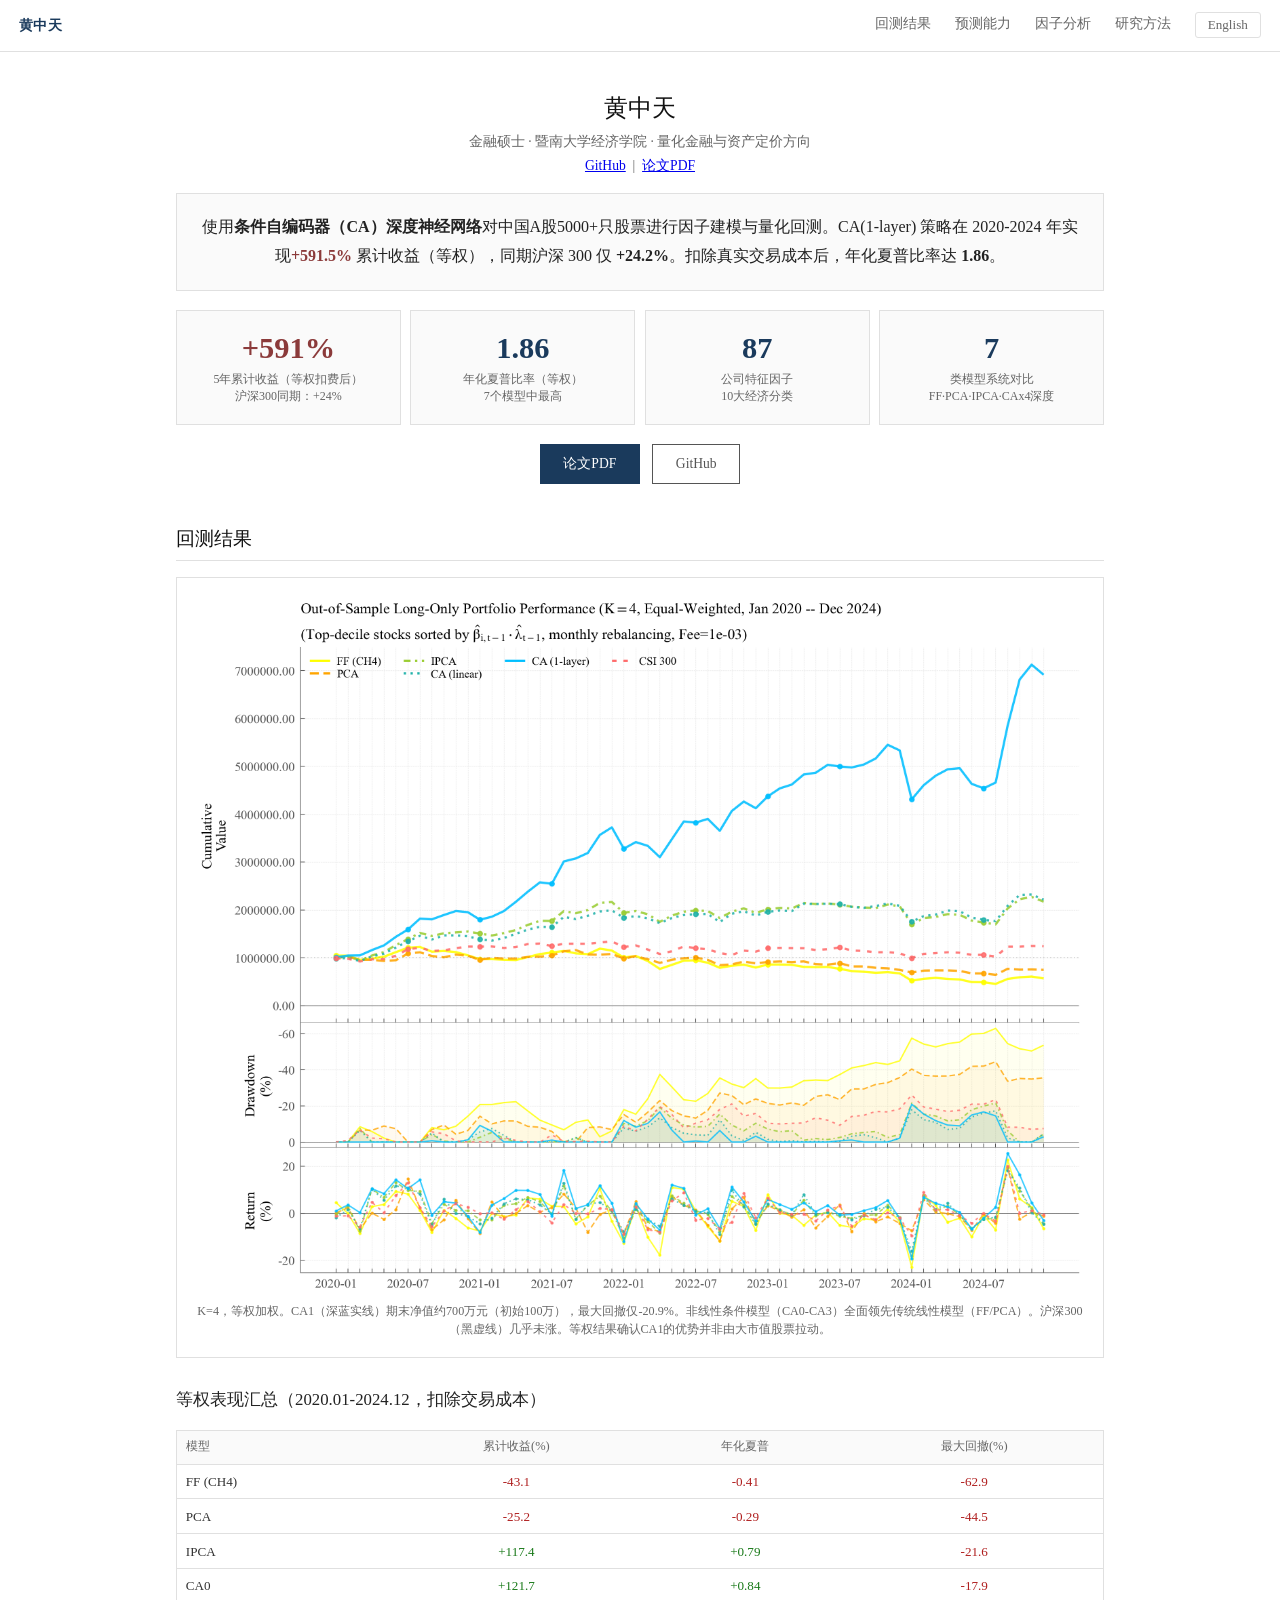
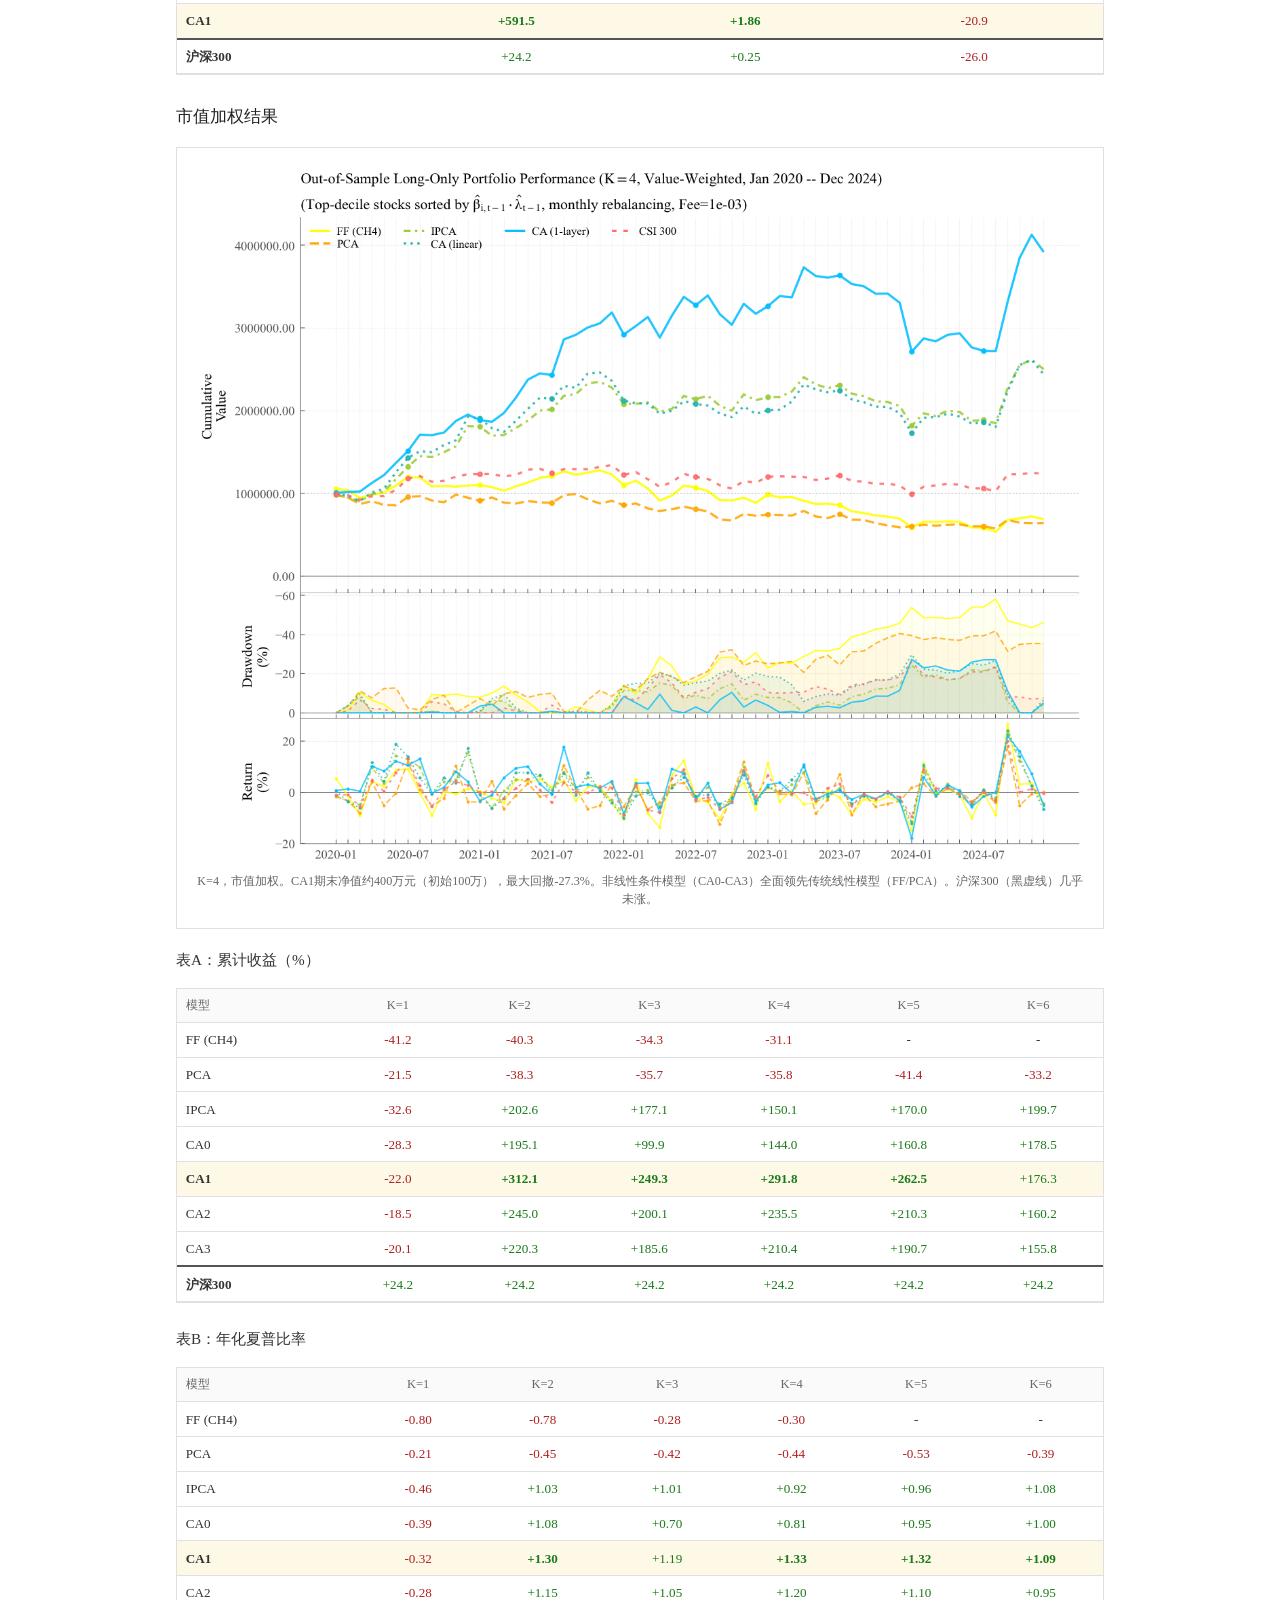
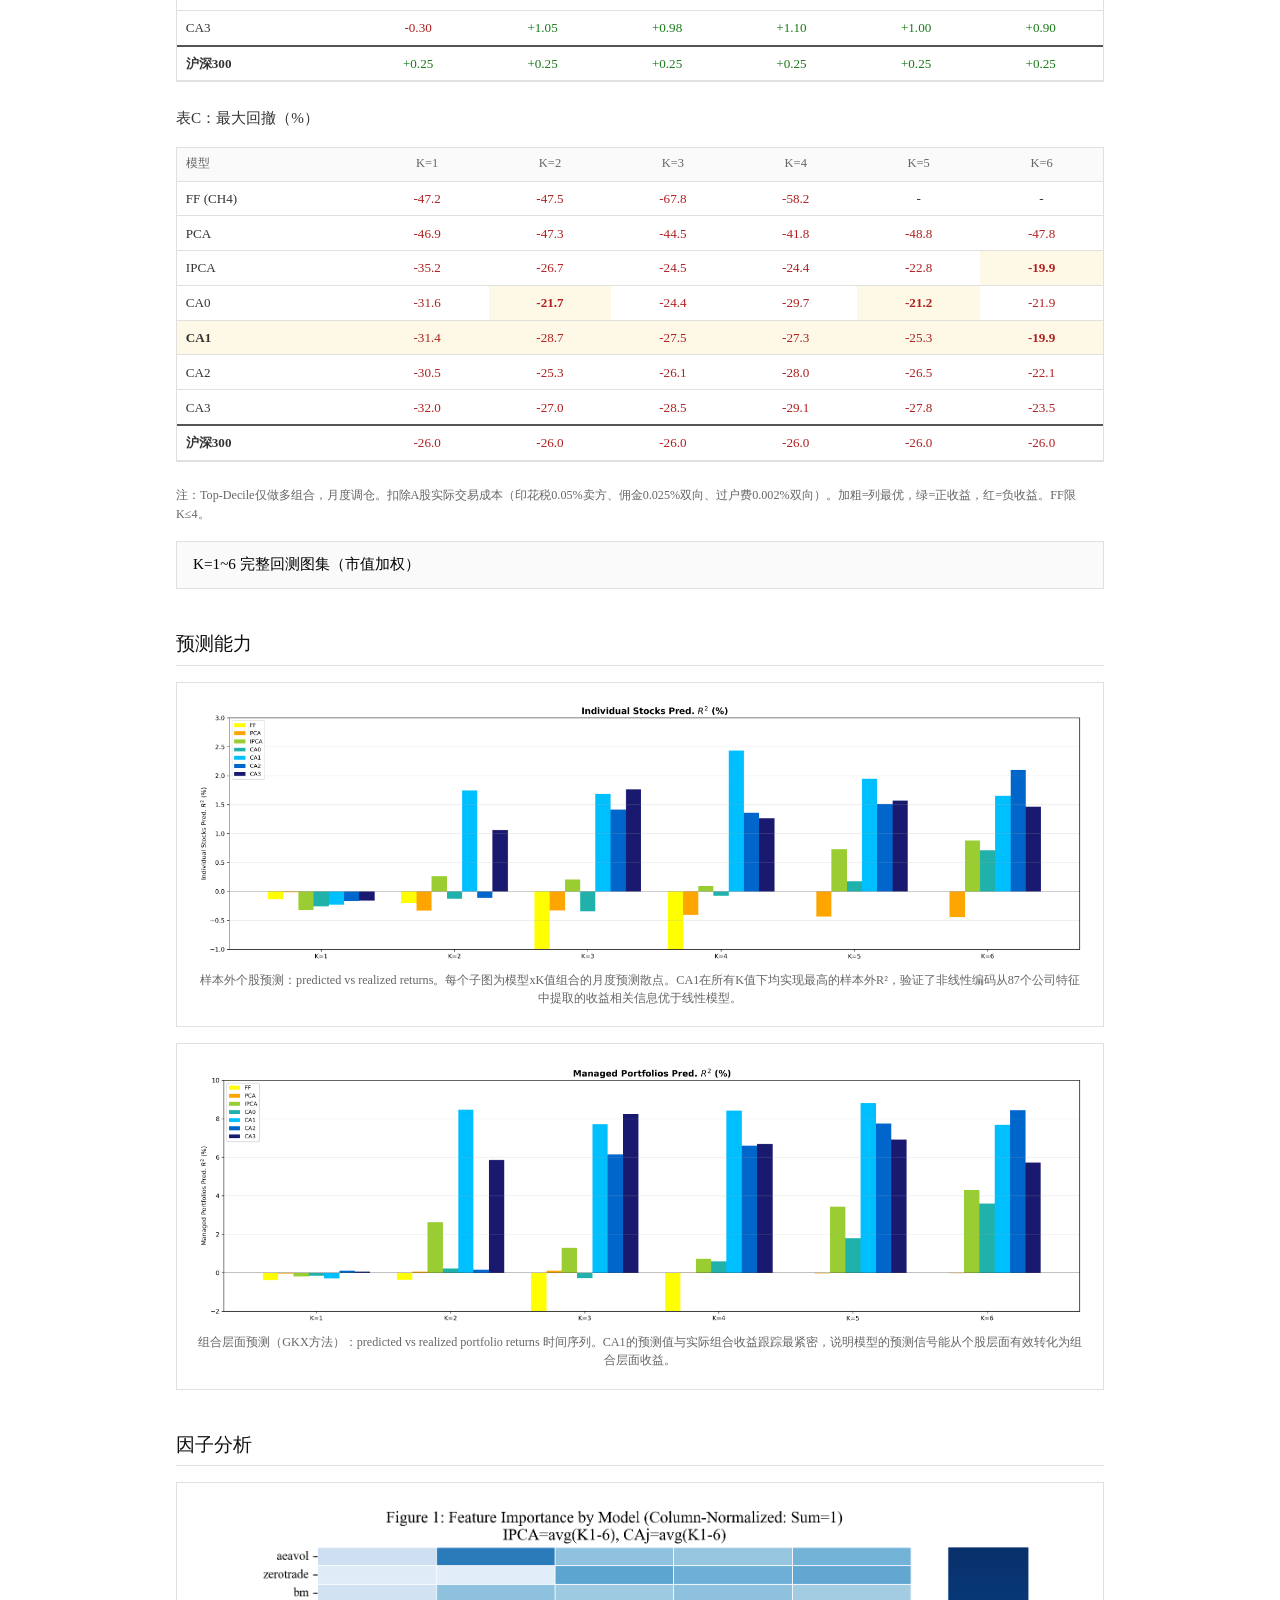
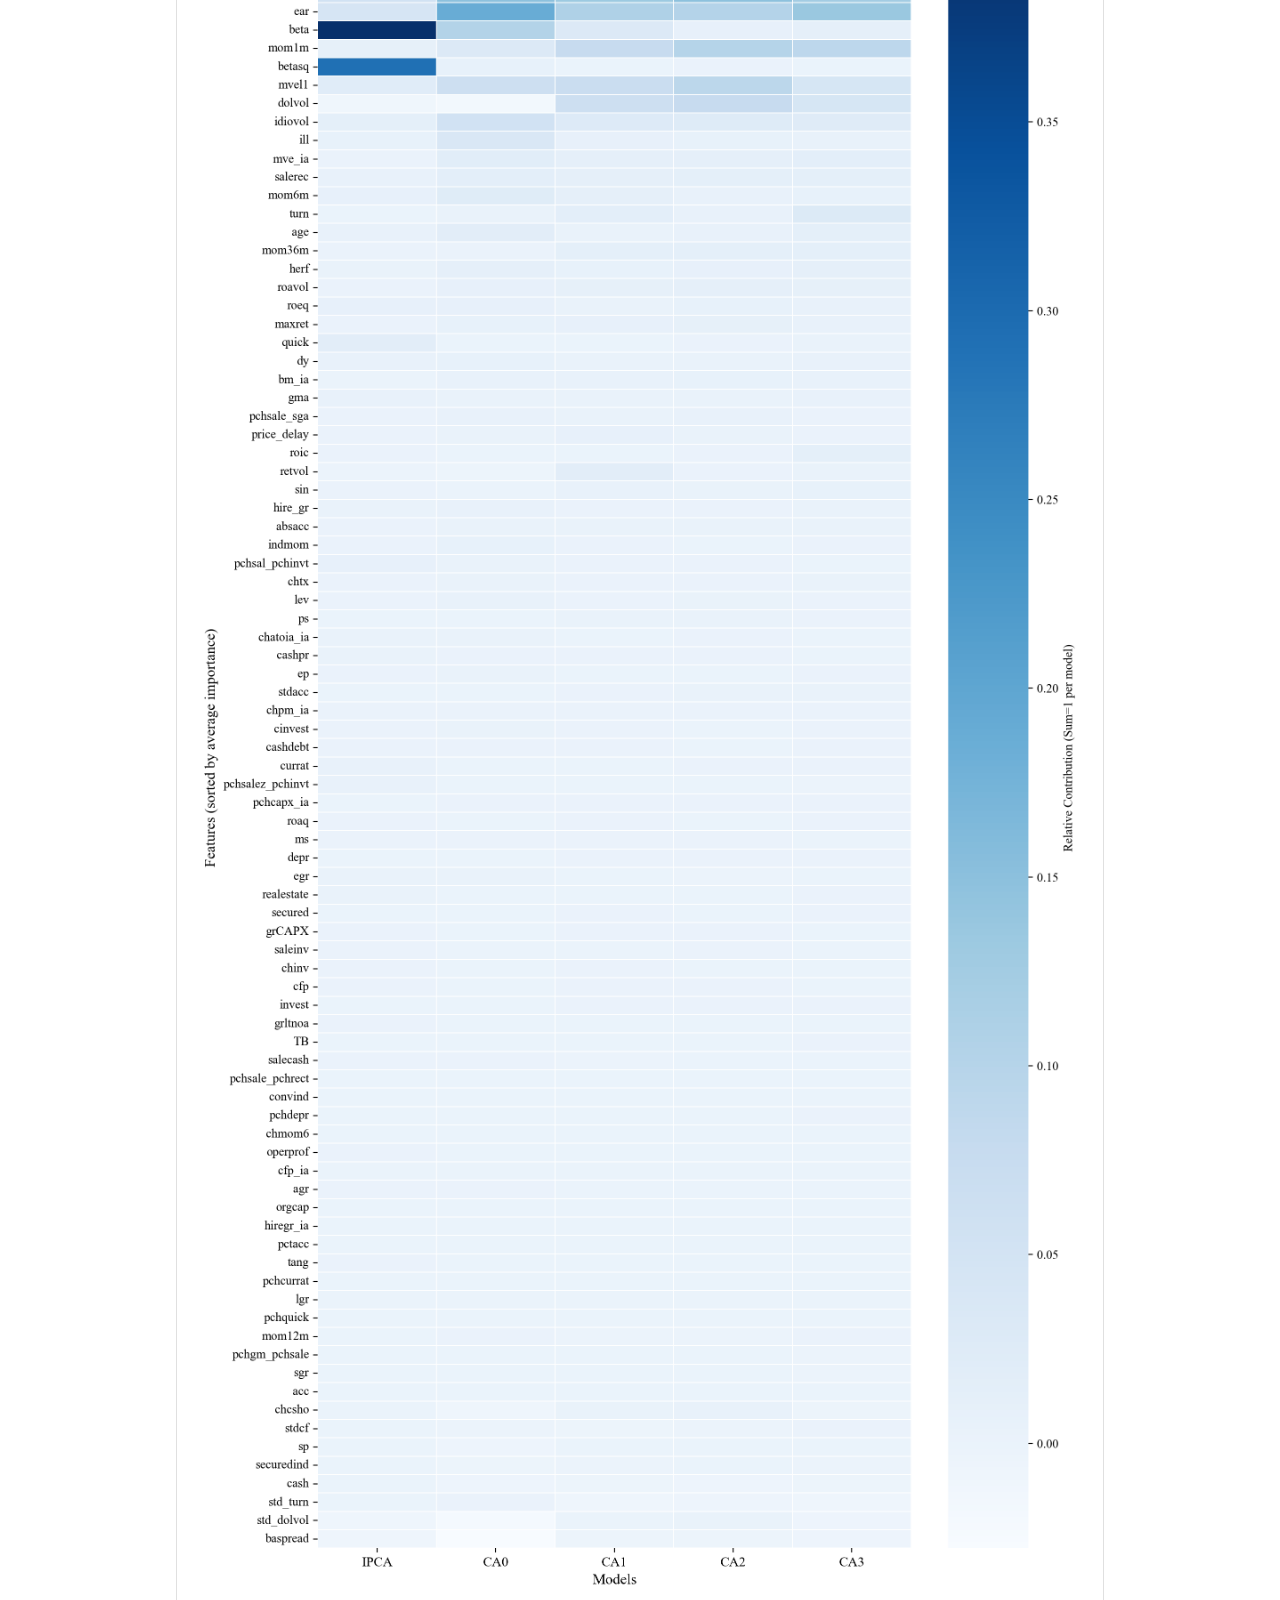
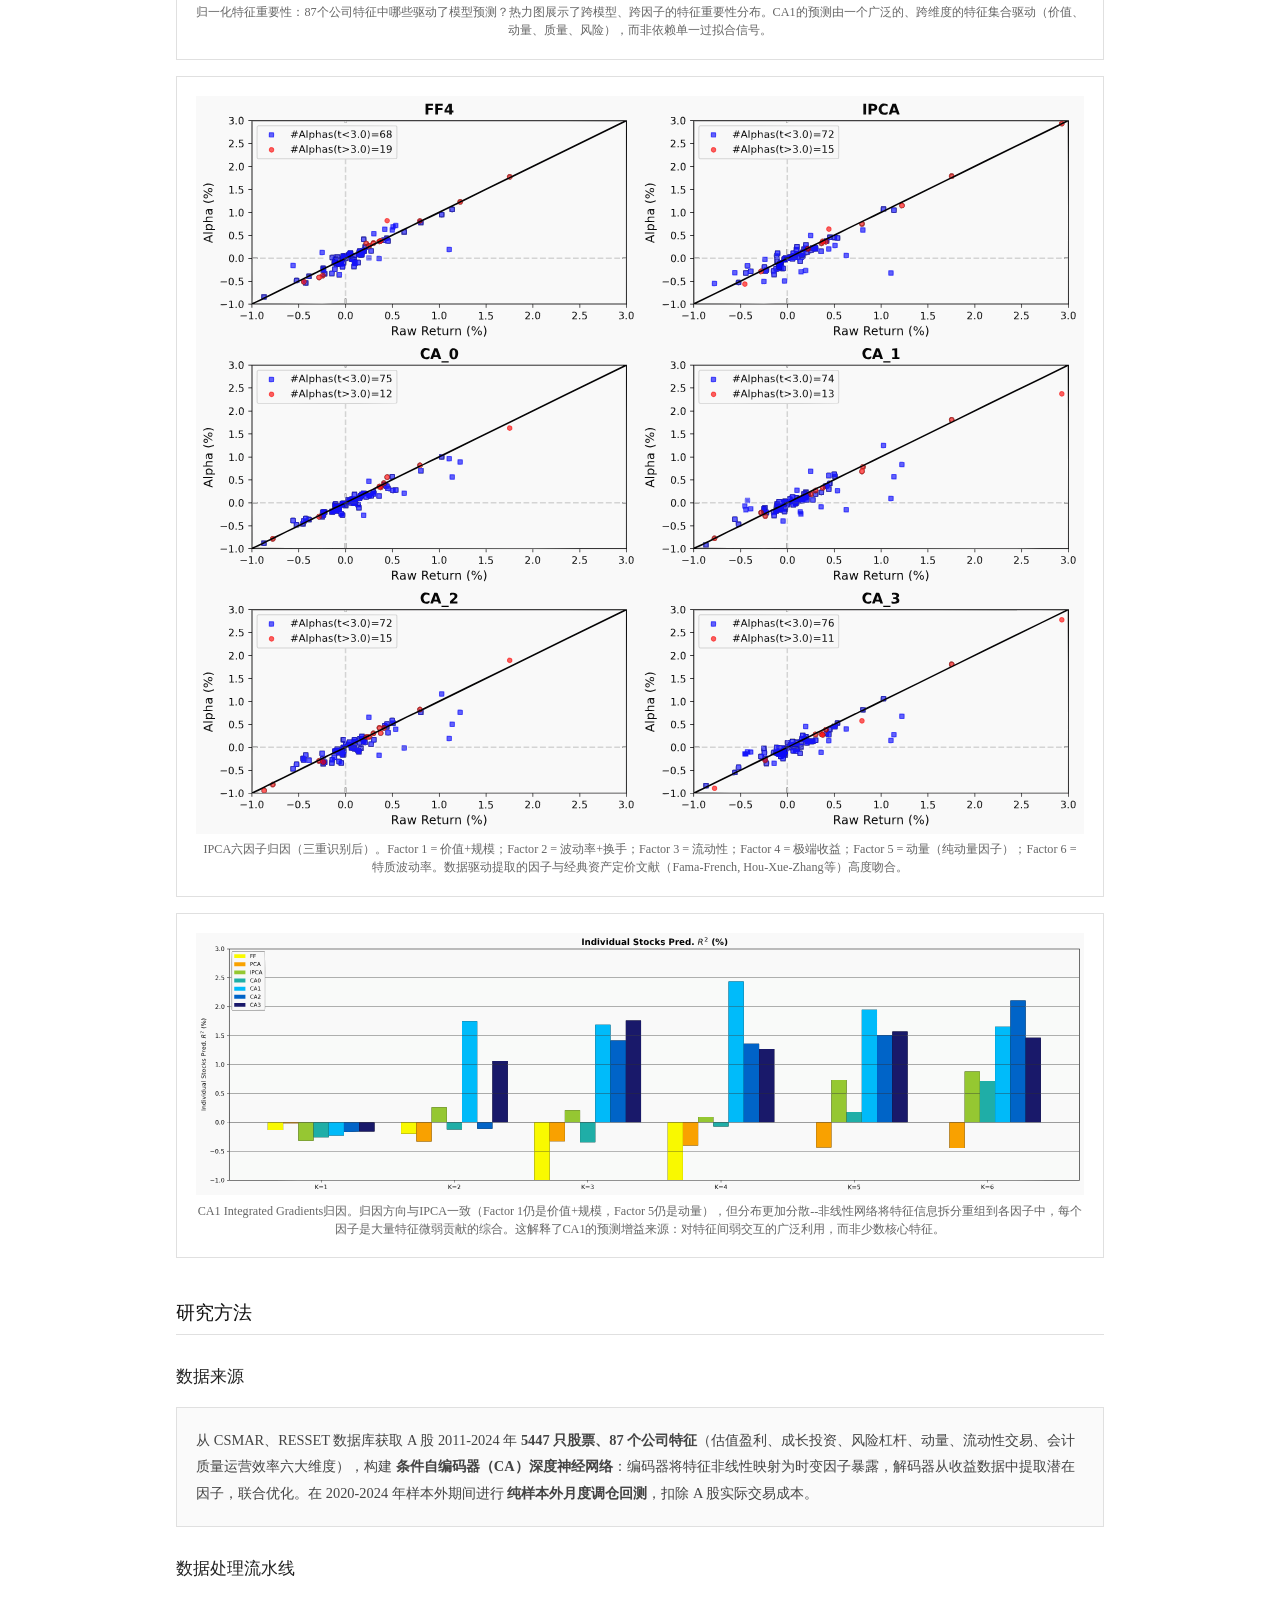
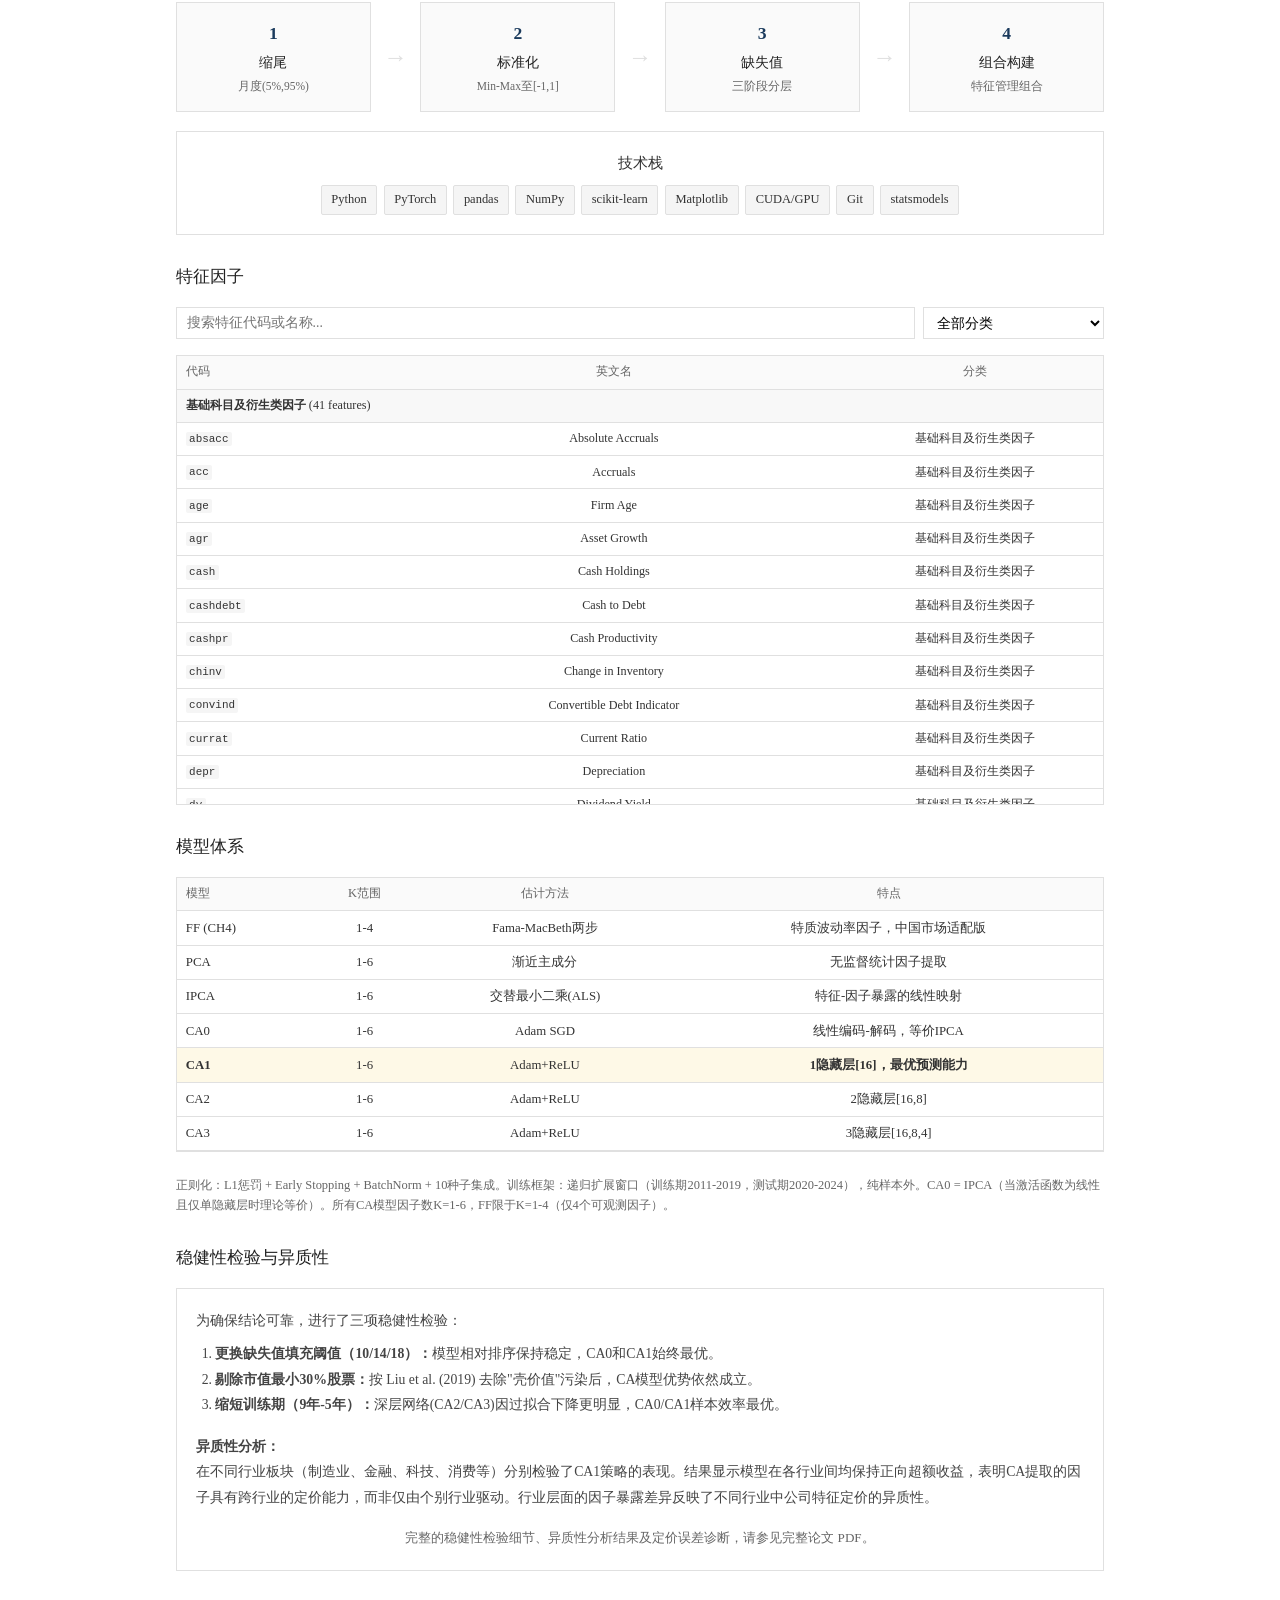
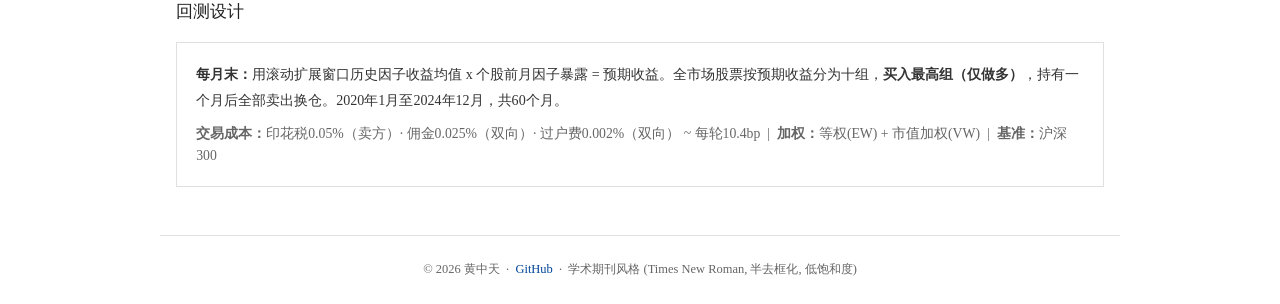
==== commit e8994ccc: "v4.1: 等权优先展示 + 方法论区块重组 - Hero数据切换为等权: +591.5%累计收益, Sharpe 1.86 - 回测结果区: EW图+表前置, 新增等权表现汇总表 - 研究方法重排:" ====
--- a/docs/index.html
+++ b/docs/index.html
@@ -49,6 +49,12 @@
 /* ---- Active nav link ---- */
 .top-nav .nav-links a.active {
   color: var(--accent); border-bottom-color: var(--accent);
+}
+
+/* ---- Subsection label ---- */
+.sub-label {
+  font-size: 0.78rem; color: var(--accent3); text-transform: uppercase;
+  letter-spacing: 0.05em; margin-top: 0.3rem;
 }
 
 /* ---- Mobile ---- */
@@ -86,8 +92,7 @@
     <a href="#results" data-i18n="nav.results">回测结果</a>
     <a href="#prediction" data-i18n="nav.prediction">预测能力</a>
     <a href="#factors" data-i18n="nav.factors">因子分析</a>
-    <a href="#methodology" data-i18n="nav.methodology">数据方法</a>
-    <a href="#robustness" data-i18n="nav.robustness">稳健性</a>
+    <a href="#methods" data-i18n="nav.methods">研究方法</a>
     <button class="lang-switch" id="lang-switch-btn" onclick="switchLang()">English</button>
   </div>
 </nav>
@@ -113,20 +118,20 @@
   <div class="section-card" style="text-align:center;background:var(--card-bg);">
     <p style="font-size:1rem;color:#222;line-height:1.8;margin:0;" data-i18n="pitch.one">
       使用<strong>条件自编码器（CA）深度神经网络</strong>对中国A股5000+只股票进行因子建模与量化回测。
-      CA(1-layer) 策略在 2020-2024 年实现<strong style="color:var(--accent2);">+312.1%</strong> 累计收益，
-      同期沪深 300 仅 <strong>+24.2%</strong>。扣除真实交易成本后，年化夏普比率达 <strong>1.30</strong>。
+      CA(1-layer) 策略在 2020-2024 年实现<strong style="color:var(--accent2);">+591.5%</strong> 累计收益（等权），
+      同期沪深 300 仅 <strong>+24.2%</strong>。扣除真实交易成本后，年化夏普比率达 <strong>1.86</strong>。
     </p>
   </div>
 
   <!-- Impact numbers -->
   <div class="impact-row">
     <div class="impact-card">
-      <div class="big-num highlight">+312%</div>
-      <div class="num-label" data-i18n="impact.return">5年累计收益（扣费后）<br>沪深300同期：+24%</div>
+      <div class="big-num highlight">+591%</div>
+      <div class="num-label" data-i18n="impact.return">5年累计收益（等权扣费后）<br>沪深300同期：+24%</div>
     </div>
     <div class="impact-card">
-      <div class="big-num">1.30</div>
-      <div class="num-label" data-i18n="impact.sharpe">年化夏普比率<br>7个模型中最高</div>
+      <div class="big-num">1.86</div>
+      <div class="num-label" data-i18n="impact.sharpe">年化夏普比率（等权）<br>7个模型中最高</div>
     </div>
     <div class="impact-card">
       <div class="big-num">87</div>
@@ -145,32 +150,49 @@
   </div>
 
   <!-- ================================================================
-       SECTION 2: Backtest Results
+       SECTION 2: Backtest Results (EW first)
        ================================================================ -->
   <section id="results">
     <h2 data-i18n="sec2.title">回测结果</h2>
 
-    <!-- K=4 VW Hero chart -->
+    <!-- K=4 EW chart (primary) -->
+    <div class="section-card">
+      <img src="images/4因子等权回测.png" alt="K=4 EW 回测" class="img-full" loading="lazy">
+      <div class="fig-caption" data-i18n="sec2.ew_cap">
+        K=4，等权加权。CA1（深蓝实线）期末净值约700万元（初始100万），最大回撤仅-20.9%。
+        非线性条件模型（CA0-CA3）全面领先传统线性模型（FF/PCA）。沪深300（黑虚线）几乎未涨。
+        等权结果确认CA1的优势并非由大市值股票拉动。
+      </div>
+    </div>
+
+    <!-- EW Performance table -->
+    <h3 data-i18n="sec2.ew_perf_title">等权表现汇总（2020.01-2024.12，扣除交易成本）</h3>
+    <div class="table-wrap">
+    <table>
+    <thead><tr><th>模型</th><th>累计收益(%)</th><th>年化夏普</th><th>最大回撤(%)</th></tr></thead>
+    <tbody>
+    <tr><td>FF (CH4)</td><td class="neg">-43.1</td><td class="neg">-0.41</td><td class="neg">-62.9</td></tr>
+    <tr><td>PCA</td><td class="neg">-25.2</td><td class="neg">-0.29</td><td class="neg">-44.5</td></tr>
+    <tr><td>IPCA</td><td class="pos">+117.4</td><td class="pos">+0.79</td><td class="neg">-21.6</td></tr>
+    <tr><td>CA0</td><td class="pos">+121.7</td><td class="pos">+0.84</td><td class="neg">-17.9</td></tr>
+    <tr style="background:#fef9e7;"><td><strong>CA1</strong></td><td class="pos best">+591.5</td><td class="pos best">+1.86</td><td class="neg">-20.9</td></tr>
+    <tr style="border-top:2px solid var(--spine);"><td><strong>沪深300</strong></td><td class="pos">+24.2</td><td class="pos">+0.25</td><td class="neg">-26.0</td></tr>
+    </tbody>
+    </table>
+    </div>
+
+    <!-- VW charts -->
+    <h3 data-i18n="sec2.vw_title">市值加权结果</h3>
+
     <div class="section-card">
       <img src="images/4因子市值加权回测.png" alt="K=4 VW 回测" class="img-full" loading="lazy">
       <div class="fig-caption" data-i18n="sec2.vw_cap">
-        K=4，市值加权。CA1（深蓝实线）期末净值约400万元（初始100万），最大回撤仅-27.3%。
+        K=4，市值加权。CA1期末净值约400万元（初始100万），最大回撤-27.3%。
         非线性条件模型（CA0-CA3）全面领先传统线性模型（FF/PCA）。沪深300（黑虚线）几乎未涨。
       </div>
     </div>
 
-    <!-- K=4 EW chart -->
-    <div class="section-card">
-      <img src="images/4因子等权回测.png" alt="K=4 EW 回测" class="img-full" loading="lazy">
-      <div class="fig-caption" data-i18n="sec2.ew_cap">
-        K=4，等权加权。等权结果确认结论稳健--CA1 的优势并非由大市值股票拉动。
-        非线性模型在等权下同样系统性优于传统线性方法。
-      </div>
-    </div>
-
-    <!-- Performance tables -->
-    <h3 data-i18n="sec2.perf_title">表现汇总（2020.01-2024.12，市值加权，扣除交易成本）</h3>
-
+    <!-- VW Performance tables -->
     <h4 data-i18n="sec2.panel_a">表A：累计收益（%）</h4>
     <div class="table-wrap">
     <table>
@@ -223,7 +245,7 @@
     </div>
 
     <p style="font-size:0.76rem;color:var(--muted);margin-top:0.4rem;" data-i18n="sec2.table_note">
-      注：Top-Decile仅做多组合，月度调仓，市值加权。扣除A股实际交易成本（印花税0.05%卖方、佣金0.025%双向、过户费0.002%双向）。加粗=列最优，绿=正收益，红=负收益。FF限K≤4。
+      注：Top-Decile仅做多组合，月度调仓。扣除A股实际交易成本（印花税0.05%卖方、佣金0.025%双向、过户费0.002%双向）。加粗=列最优，绿=正收益，红=负收益。FF限K≤4。
     </p>
 
     <!-- K=1~6 full gallery accordion -->
@@ -243,7 +265,6 @@
   <section id="prediction">
     <h2 data-i18n="sec3.title">预测能力</h2>
 
-    <!-- Individual stock prediction -->
     <div class="section-card">
       <img src="images/Individual_Pred.png" alt="个股预测" class="img-full" loading="lazy">
       <div class="fig-caption" data-i18n="sec3.indiv_cap">
@@ -252,7 +273,6 @@
       </div>
     </div>
 
-    <!-- Portfolio prediction -->
     <div class="section-card">
       <img src="images/Portfolio_Pred_GKX.png" alt="组合预测" class="img-full" loading="lazy">
       <div class="fig-caption" data-i18n="sec3.port_cap">
@@ -268,7 +288,6 @@
   <section id="factors">
     <h2 data-i18n="sec4.title">因子分析</h2>
 
-    <!-- Feature importance -->
     <div class="section-card">
       <img src="images/importance_normalized.png" alt="特征重要性" class="img-full" loading="lazy">
       <div class="fig-caption" data-i18n="sec4.imp_cap">
@@ -277,7 +296,6 @@
       </div>
     </div>
 
-    <!-- IPCA factor attribution -->
     <div class="section-card">
       <img src="images/word/word_img_37.svg" alt="IPCA因子归因" class="img-full" loading="lazy" style="background:#fff;">
       <div class="fig-caption" data-i18n="sec4.ipca_cap">
@@ -287,7 +305,6 @@
       </div>
     </div>
 
-    <!-- CA1 factor attribution -->
     <div class="section-card">
       <img src="images/word/word_img_39.svg" alt="CA1因子归因" class="img-full" loading="lazy" style="background:#fff;">
       <div class="fig-caption" data-i18n="sec4.ca1_cap">
@@ -299,12 +316,13 @@
   </section>
 
   <!-- ================================================================
-       SECTION 5: Data & Methodology
+       SECTION 5: Methods (restructured per user order)
        ================================================================ -->
-  <section id="methodology">
-    <h2 data-i18n="sec5.title">数据与方法</h2>
-
-    <!-- Plain language summary -->
+  <section id="methods">
+    <h2 data-i18n="sec5.title">研究方法</h2>
+
+    <!-- 5a. Data Sources -->
+    <h3 data-i18n="sec5.data_title">数据来源</h3>
     <div class="section-card" style="background:var(--card-bg);">
       <p style="font-size:0.9rem;line-height:1.85;color:#444;margin:0;" data-i18n="sec5.what_text">
         从 CSMAR、RESSET 数据库获取 A 股 2011-2024 年 <strong>5447 只股票、87 个公司特征</strong>
@@ -315,9 +333,37 @@
       </p>
     </div>
 
+    <!-- 5b. Data Pipeline -->
+    <h3 data-i18n="sec5.pipeline_title">数据处理流水线</h3>
+    <div class="process-flow">
+      <div class="process-step">
+        <div class="step-num">1</div>
+        <div class="step-title" data-i18n="process.step1_title">缩尾</div>
+        <div class="step-desc" data-i18n="process.step1_desc">月度(5%,95%)</div>
+      </div>
+      <div class="process-arrow">&rarr;</div>
+      <div class="process-step">
+        <div class="step-num">2</div>
+        <div class="step-title" data-i18n="process.step2_title">标准化</div>
+        <div class="step-desc" data-i18n="process.step2_desc">Min-Max至[-1,1]</div>
+      </div>
+      <div class="process-arrow">&rarr;</div>
+      <div class="process-step">
+        <div class="step-num">3</div>
+        <div class="step-title" data-i18n="process.step3_title">缺失值</div>
+        <div class="step-desc" data-i18n="process.step3_desc">三阶段分层</div>
+      </div>
+      <div class="process-arrow">&rarr;</div>
+      <div class="process-step">
+        <div class="step-num">4</div>
+        <div class="step-title" data-i18n="process.step4_title">组合构建</div>
+        <div class="step-desc" data-i18n="process.step4_desc">特征管理组合</div>
+      </div>
+    </div>
+
     <!-- Tech stack -->
     <div class="section-card" style="text-align:center;">
-      <h3 data-i18n="sec5.tech_title" style="margin-top:0;">技术栈</h3>
+      <h4 data-i18n="sec5.tech_title" style="margin-top:0;">技术栈</h4>
       <div style="display:flex;flex-wrap:wrap;gap:0.4rem;justify-content:center;margin-top:0.6rem;">
         <span class="tech-badge">Python</span>
         <span class="tech-badge">PyTorch</span>
@@ -331,35 +377,22 @@
       </div>
     </div>
 
-    <!-- Data pipeline -->
-    <h3 data-i18n="sec5.pipeline_title">数据处理流水线</h3>
-    <div class="process-flow">
-      <div class="process-step">
-        <div class="step-num">1</div>
-        <div class="step-title" data-i18n="process.step1_title">缩尾</div>
-        <div class="step-desc" data-i18n="process.step1_desc">月度(5%,95%)</div>
-      </div>
-      <div class="process-arrow">&rarr;</div>
-      <div class="process-step">
-        <div class="step-num">2</div>
-        <div class="step-title" data-i18n="process.step2_title">标准化</div>
-        <div class="step-desc" data-i18n="process.step2_desc">Min-Max至[-1,1]</div>
-      </div>
-      <div class="process-arrow">&rarr;</div>
-      <div class="process-step">
-        <div class="step-num">3</div>
-        <div class="step-title" data-i18n="process.step3_title">缺失值</div>
-        <div class="step-desc" data-i18n="process.step3_desc">三阶段分层</div>
-      </div>
-      <div class="process-arrow">&rarr;</div>
-      <div class="process-step">
-        <div class="step-num">4</div>
-        <div class="step-title" data-i18n="process.step4_title">组合构建</div>
-        <div class="step-desc" data-i18n="process.step4_desc">特征管理组合</div>
-      </div>
-    </div>
-
-    <!-- Model comparison table -->
+    <!-- 5c. Factor Characteristics -->
+    <h3 data-i18n="sec5.factor_title">特征因子</h3>
+    <div class="filter-bar">
+      <input type="text" id="factor-search" data-i18n-placeholder="sec5.filter.placeholder" placeholder="搜索特征...">
+      <select id="factor-category-filter">
+        <option value="all" data-i18n="sec5.filter.all">全部分类</option>
+      </select>
+    </div>
+    <div class="table-wrap" style="max-height:450px;">
+    <table style="font-size:0.76rem;">
+    <thead><tr><th>代码</th><th>英文名</th><th>分类</th></tr></thead>
+    <tbody id="factor-table-body"></tbody>
+    </table>
+    </div>
+
+    <!-- 5d. Model Architecture -->
     <h3 data-i18n="sec5.model_title">模型体系</h3>
     <div class="table-wrap">
     <table style="font-size:0.8rem;">
@@ -382,7 +415,31 @@
       所有CA模型因子数K=1-6，FF限于K=1-4（仅4个可观测因子）。
     </p>
 
-    <!-- Backtest design -->
+    <!-- 5e. Robustness & Heterogeneity (text only) -->
+    <h3 data-i18n="sec5.robust_title">稳健性检验与异质性</h3>
+    <div class="section-card" style="font-size:0.86rem;line-height:1.85;color:#444;">
+      <p data-i18n="sec5.robust_intro" style="margin-top:0;">
+        为确保结论可靠，进行了三项稳健性检验：
+      </p>
+      <ol style="padding-left:1.2rem;margin:0.5rem 0 0 0;">
+        <li data-i18n="sec5.robust_1"><strong>更换缺失值填充阈值（10/14/18）：</strong>模型相对排序保持稳定，CA0和CA1始终最优。</li>
+        <li data-i18n="sec5.robust_2"><strong>剔除市值最小30%股票：</strong>按 Liu et al. (2019) 去除"壳价值"污染后，CA模型优势依然成立。</li>
+        <li data-i18n="sec5.robust_3"><strong>缩短训练期（9年-5年）：</strong>深层网络(CA2/CA3)因过拟合下降更明显，CA0/CA1样本效率最优。</li>
+      </ol>
+
+      <p style="margin-top:1rem;" data-i18n="sec5.hetero_title"><strong>异质性分析：</strong></p>
+      <p data-i18n="sec5.hetero_text">
+        在不同行业板块（制造业、金融、科技、消费等）分别检验了CA1策略的表现。
+        结果显示模型在各行业间均保持正向超额收益，表明CA提取的因子具有跨行业的定价能力，
+        而非仅由个别行业驱动。行业层面的因子暴露差异反映了不同行业中公司特征定价的异质性。
+      </p>
+
+      <p style="margin-top:1rem;text-align:center;font-size:0.82rem;color:var(--muted);" data-i18n="sec5.pdf_note">
+        完整的稳健性检验细节、异质性分析结果及定价误差诊断，请参见完整论文 PDF。
+      </p>
+    </div>
+
+    <!-- 5f. Backtest Design -->
     <h3 data-i18n="sec5.backtest_title">回测设计</h3>
     <div class="section-card">
       <p style="font-size:0.88rem;line-height:1.8;margin:0;" data-i18n="sec5.backtest_text">
@@ -396,60 +453,12 @@
       </p>
     </div>
 
-    <!-- Factor classification table accordion -->
-    <div class="accordion">
-      <button class="accordion-header" onclick="toggleAccordion(this)" data-i18n="sec5.factor_title">
-        87个特征因子 · 10大分类
-      </button>
-      <div class="accordion-body">
-        <div class="filter-bar">
-          <input type="text" id="factor-search" data-i18n-placeholder="sec5.filter.placeholder" placeholder="搜索特征...">
-          <select id="factor-category-filter">
-            <option value="all" data-i18n="sec5.filter.all">全部分类</option>
-          </select>
-        </div>
-        <div class="table-wrap" style="max-height:450px;">
-        <table style="font-size:0.76rem;">
-        <thead><tr><th>代码</th><th>英文名</th><th>分类</th></tr></thead>
-        <tbody id="factor-table-body"></tbody>
-        </table>
-        </div>
-      </div>
-    </div>
   </section>
 
-  <!-- ================================================================
-       SECTION 6: Robustness
-       ================================================================ -->
-  <section id="robustness">
-    <h2 data-i18n="sec6.title">稳健性检验</h2>
-
-    <!-- Pricing errors -->
-    <div class="section-card">
-      <img src="images/pricing_errors_lagged.png" alt="定价误差分析" class="img-full" loading="lazy">
-      <div class="fig-caption" data-i18n="sec6.pricing_cap">
-        定价误差分析：滞后公司特征与组合构建后alpha的关系。如果滞后特征系统性地解释post-formation alpha，
-        说明模型存在遗漏变量偏差。结果显示无系统性关系，验证了模型对横截面收益的定价充分性。
-      </div>
-    </div>
-
-    <!-- Robustness checks -->
-    <div class="section-card" style="font-size:0.86rem;line-height:1.8;color:#444;">
-      <p data-i18n="sec6.robust_intro" style="margin-top:0;">
-        为确保结论可靠，进行了三项稳健性检验：
-      </p>
-      <ol style="padding-left:1.2rem;margin:0.5rem 0 0 0;">
-        <li data-i18n="sec6.robust_1"><strong>更换缺失值填充阈值（10/14/18）：</strong>模型相对排序保持稳定，CA0和CA1始终最优。</li>
-        <li data-i18n="sec6.robust_2"><strong>剔除市值最小30%股票：</strong>按 Liu et al. (2019) 去除"壳价值"污染后，CA模型优势依然成立。</li>
-        <li data-i18n="sec6.robust_3"><strong>缩短训练期（9年-5年）：</strong>深层网络(CA2/CA3)因过拟合下降更明显，CA0/CA1样本效率最优。</li>
-      </ol>
-    </div>
-  </section>
-
 </main>
 
 <!-- ================================================================
-     SECTION 7: Footer
+     Footer
      ================================================================ -->
 <footer>
   <p style="font-size:0.78rem;color:var(--muted);margin:0;">
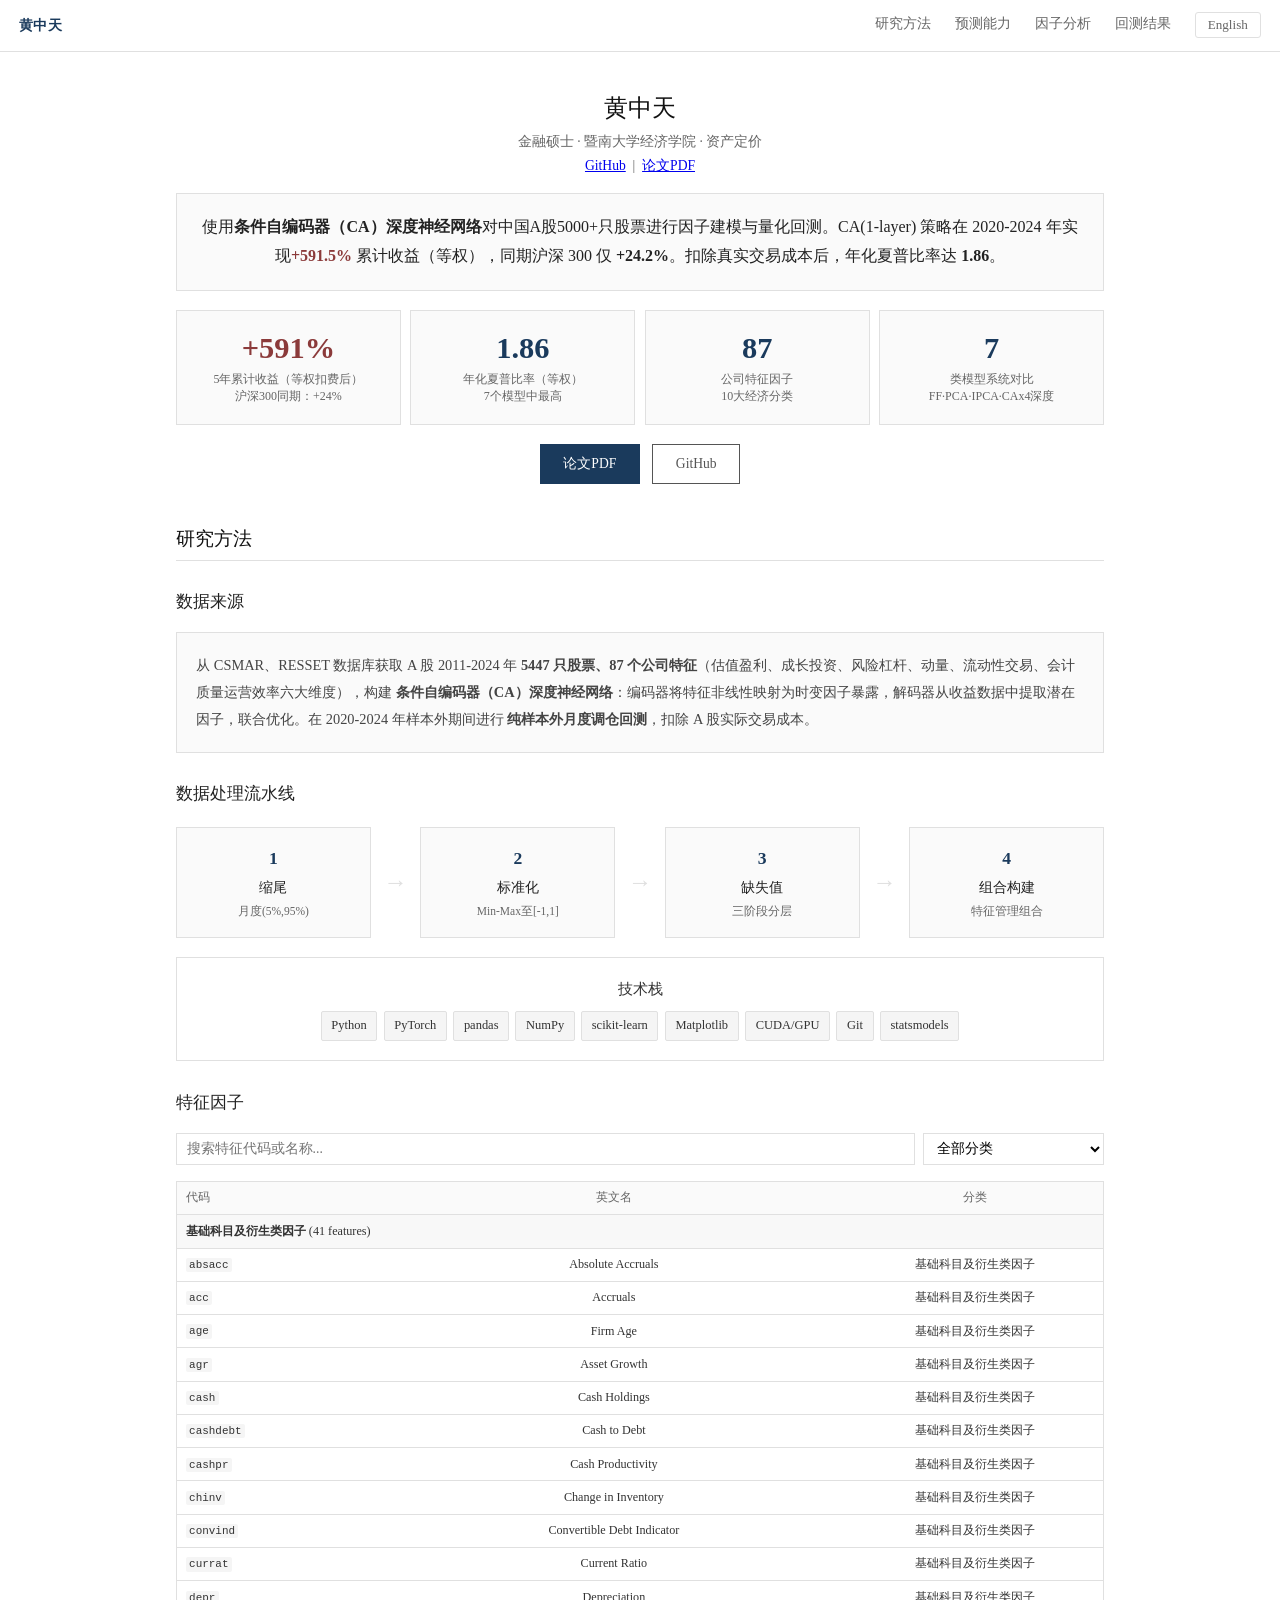
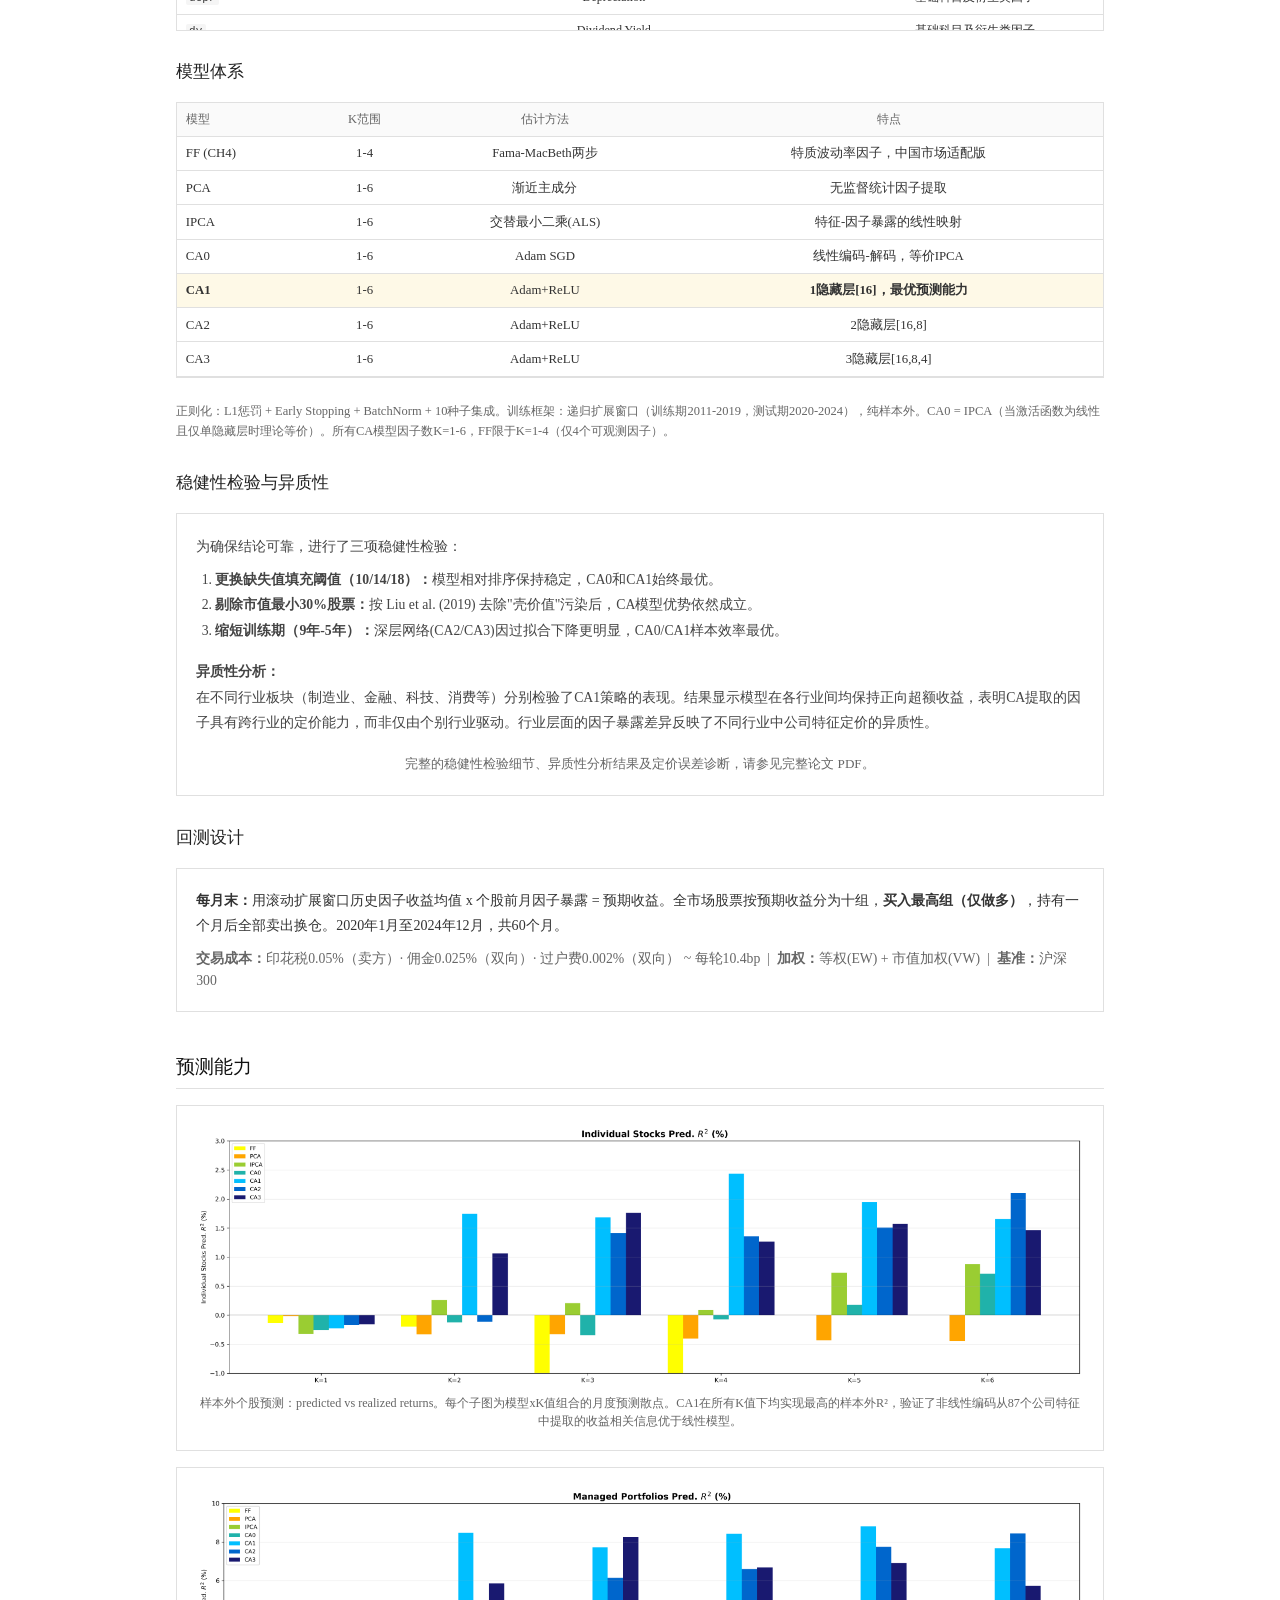
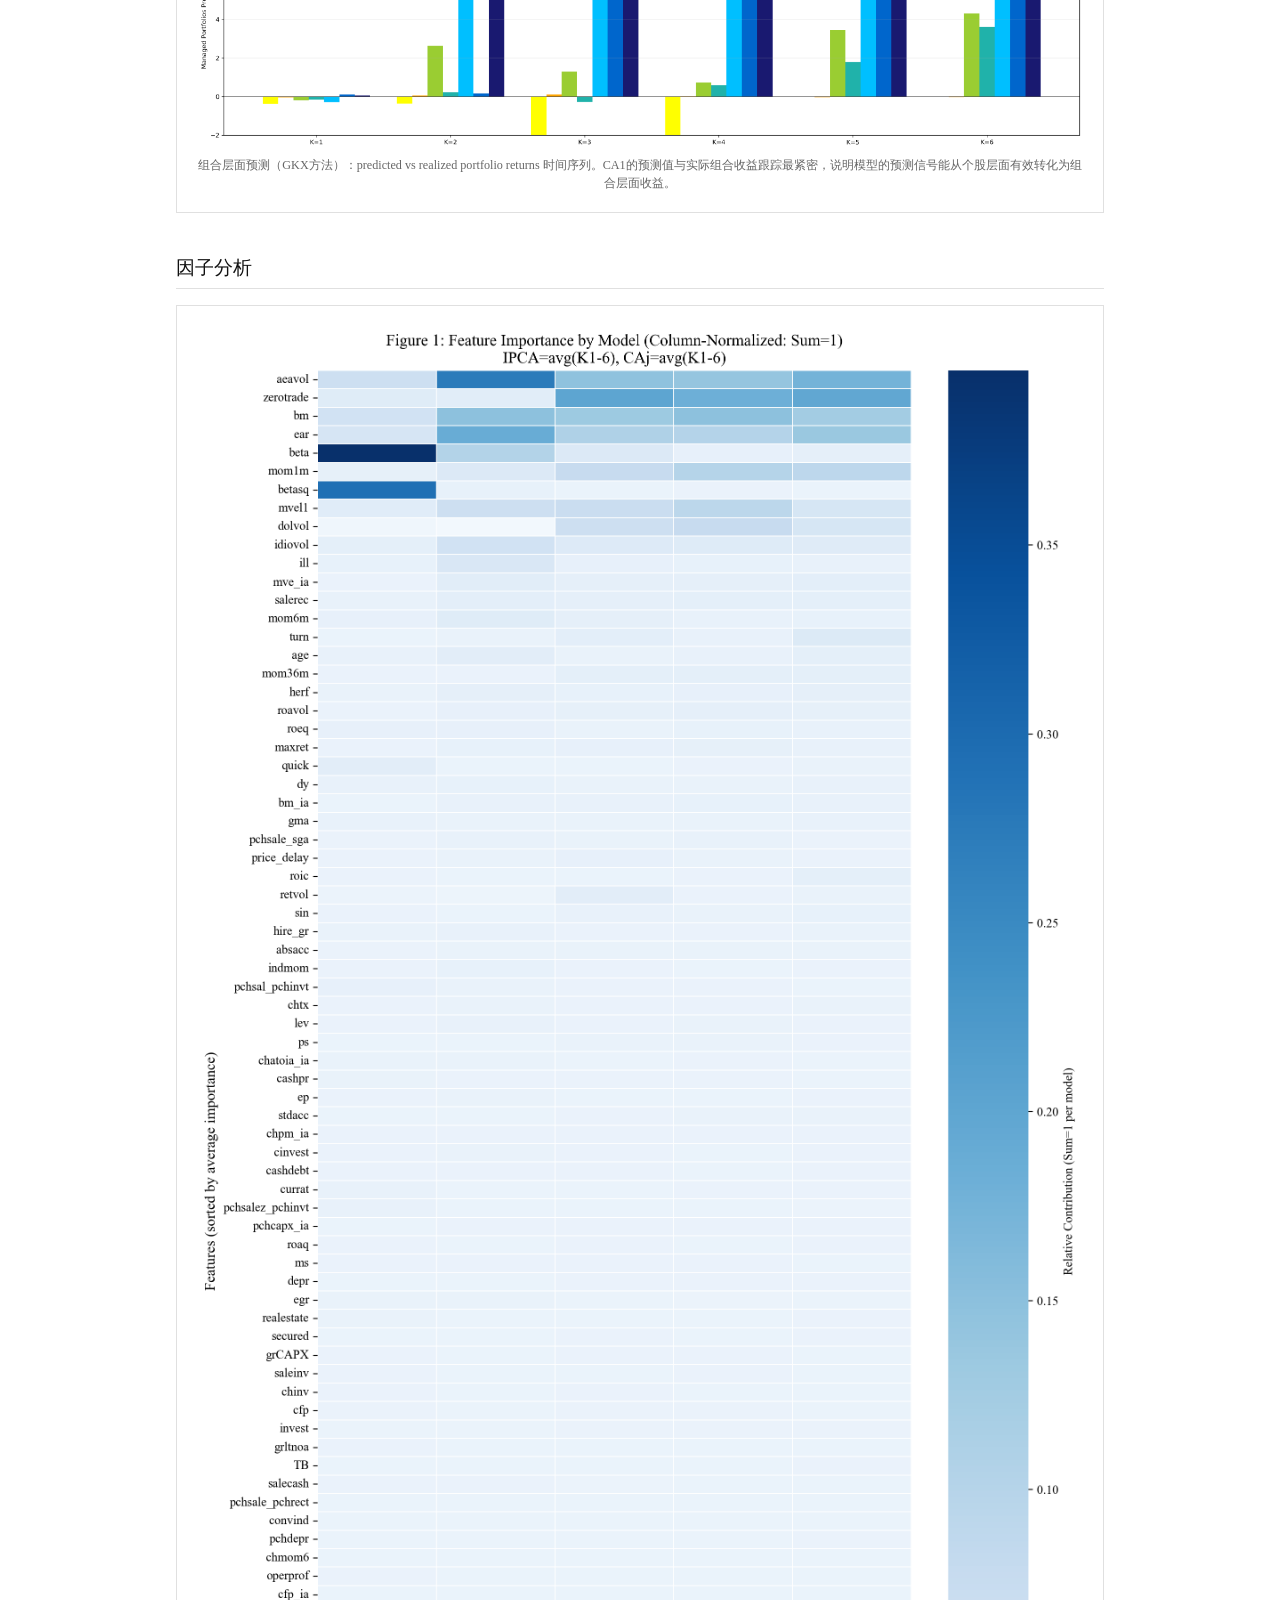
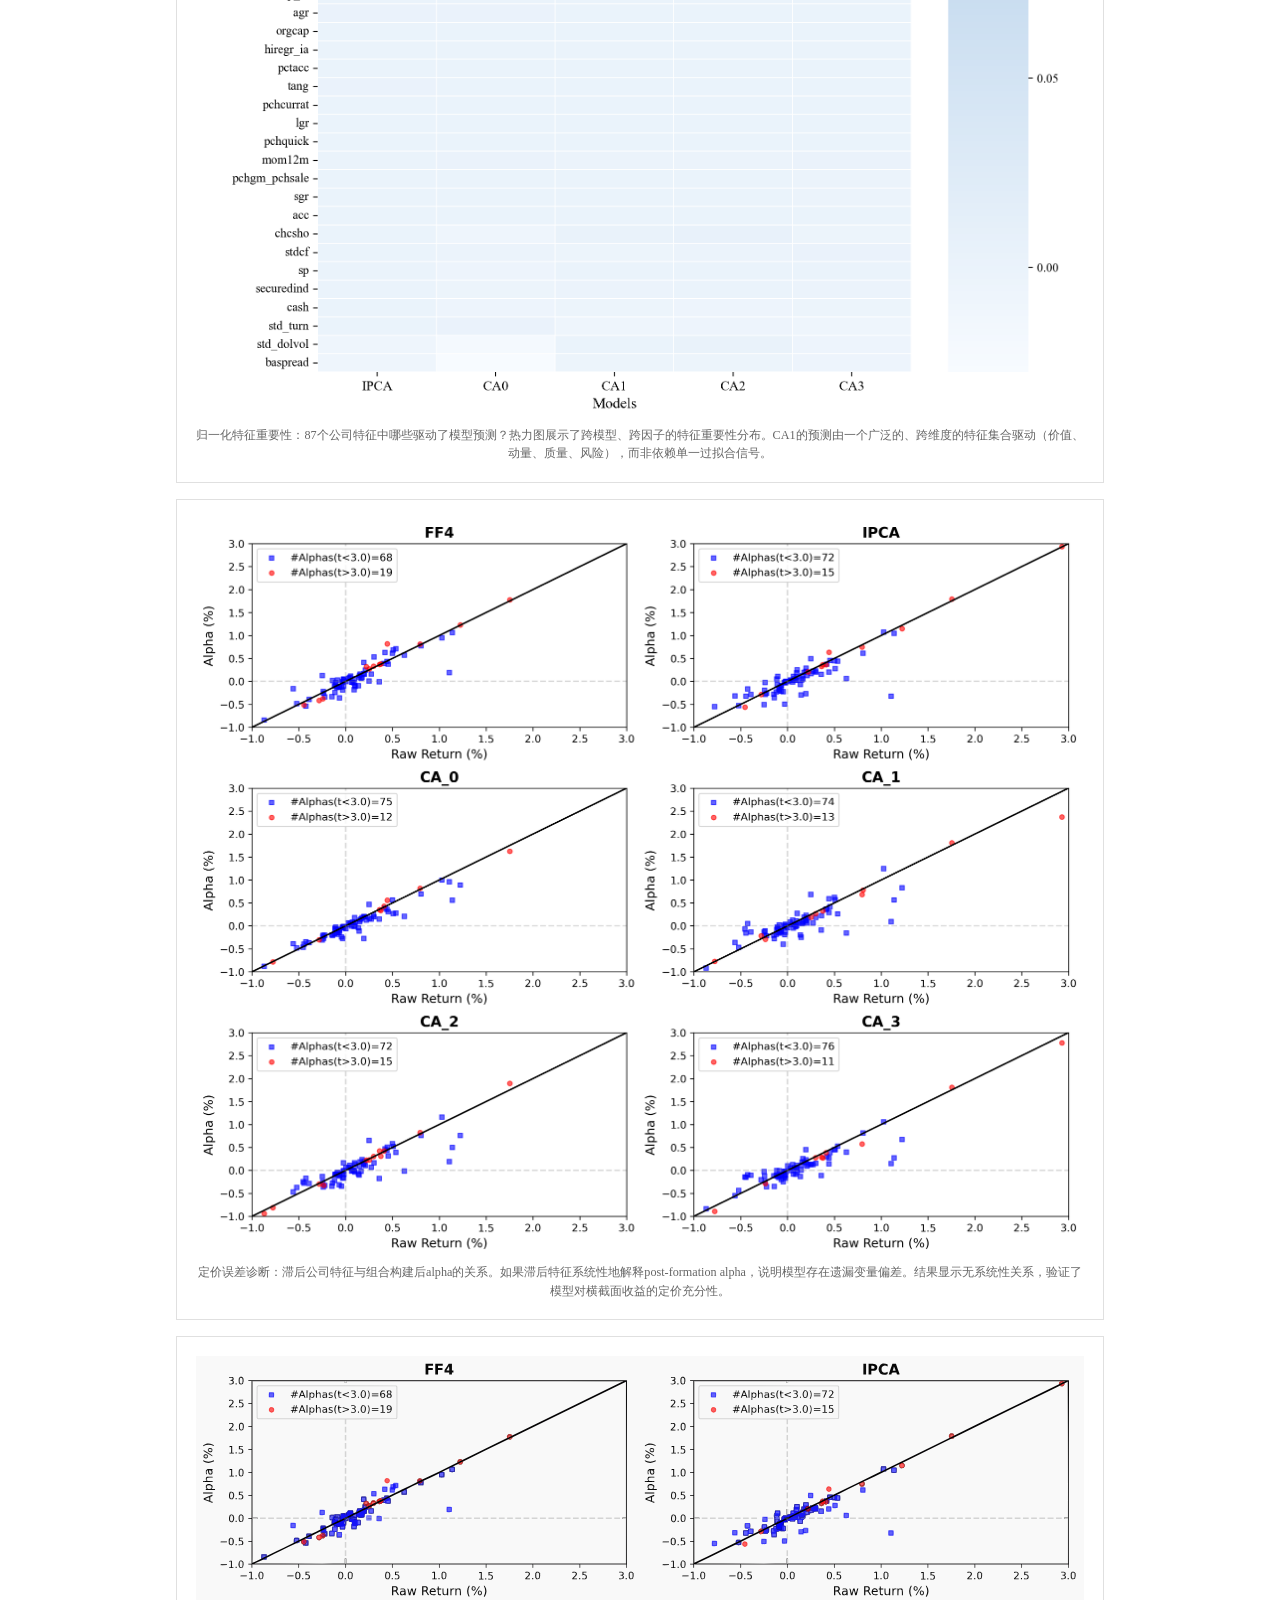
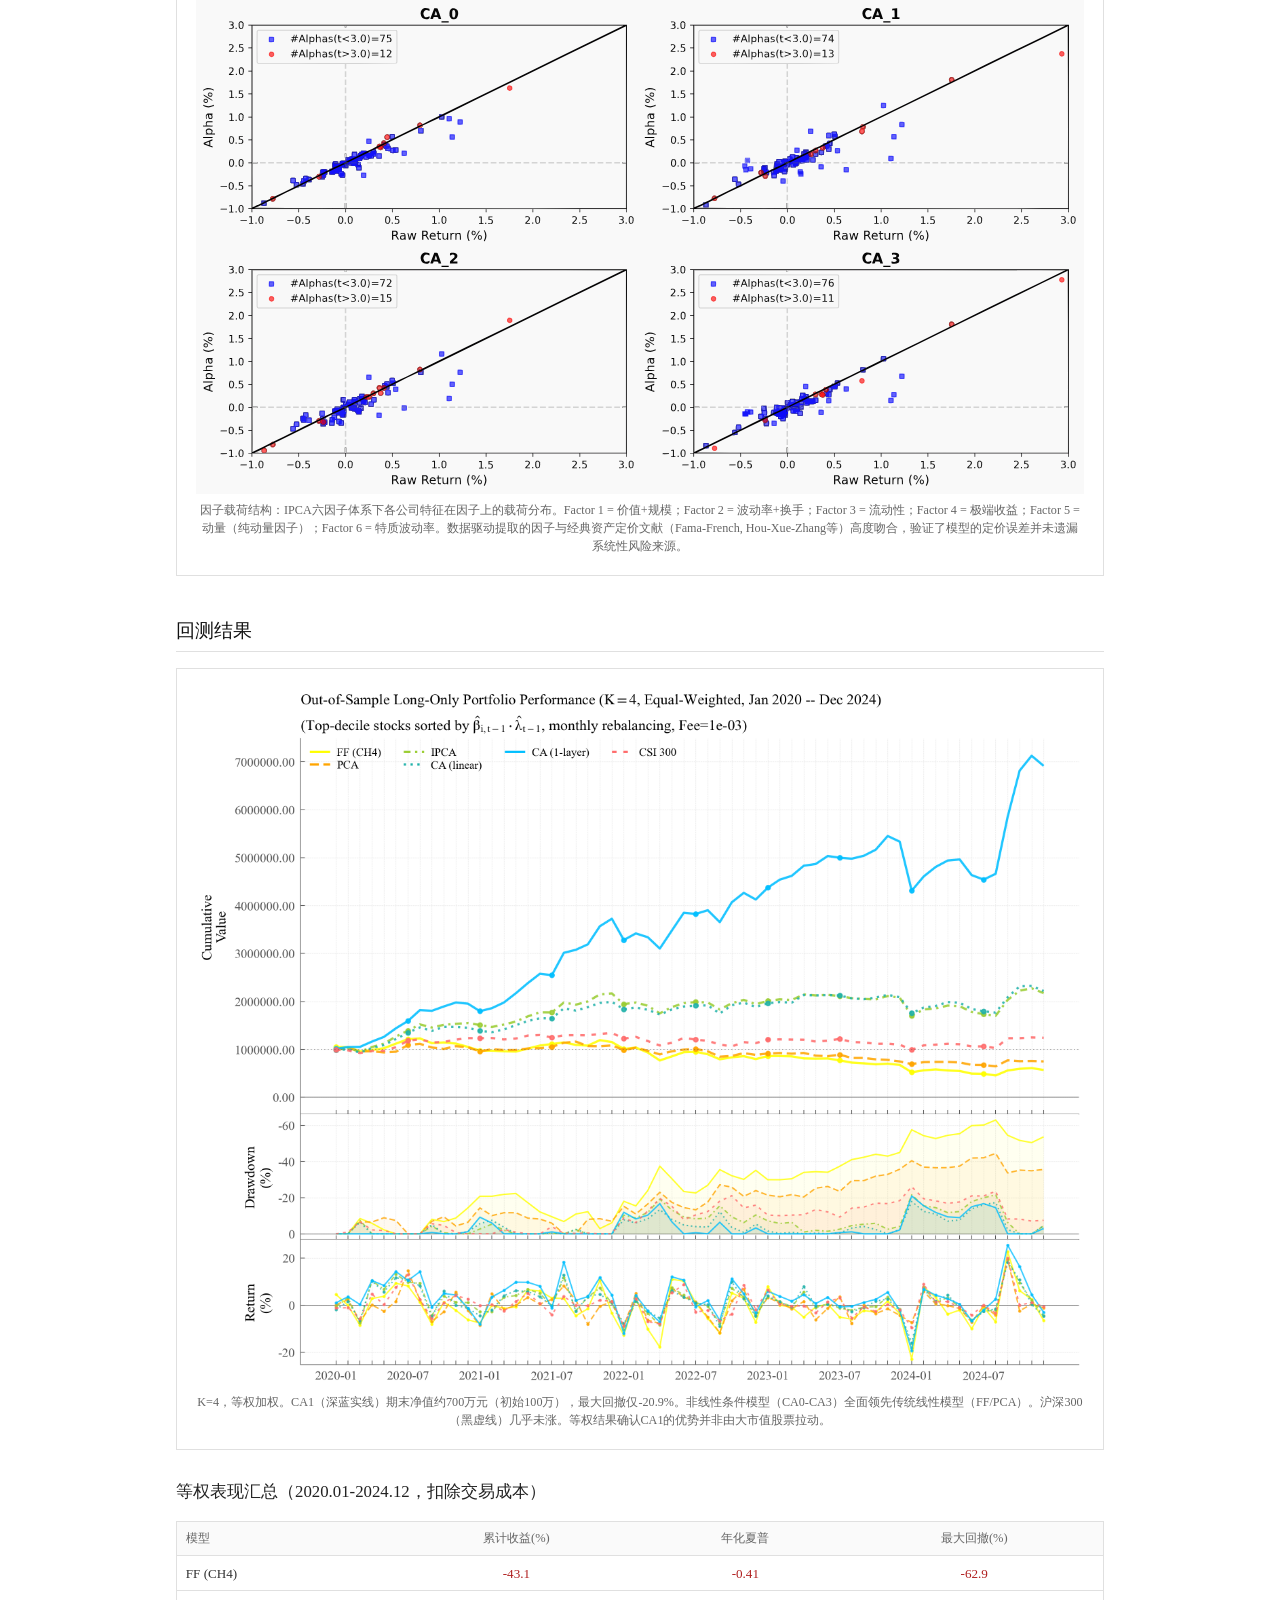
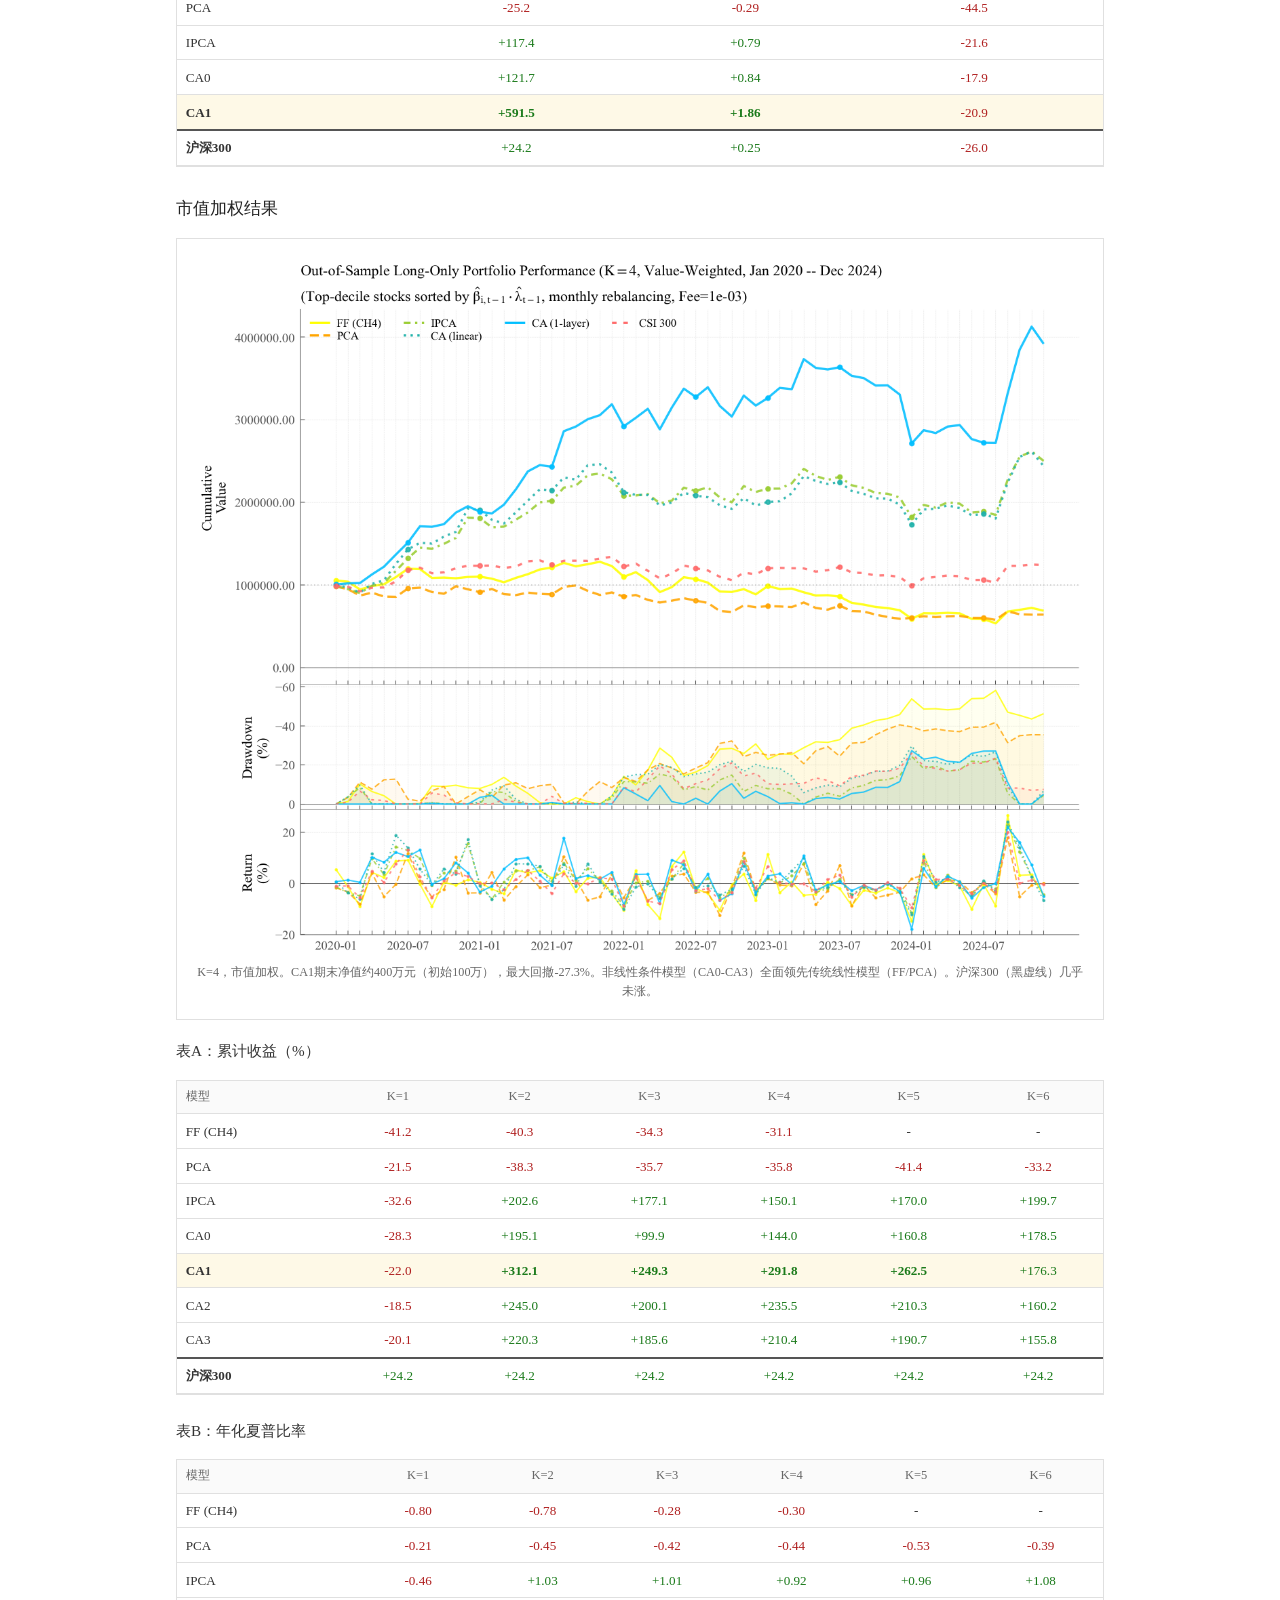
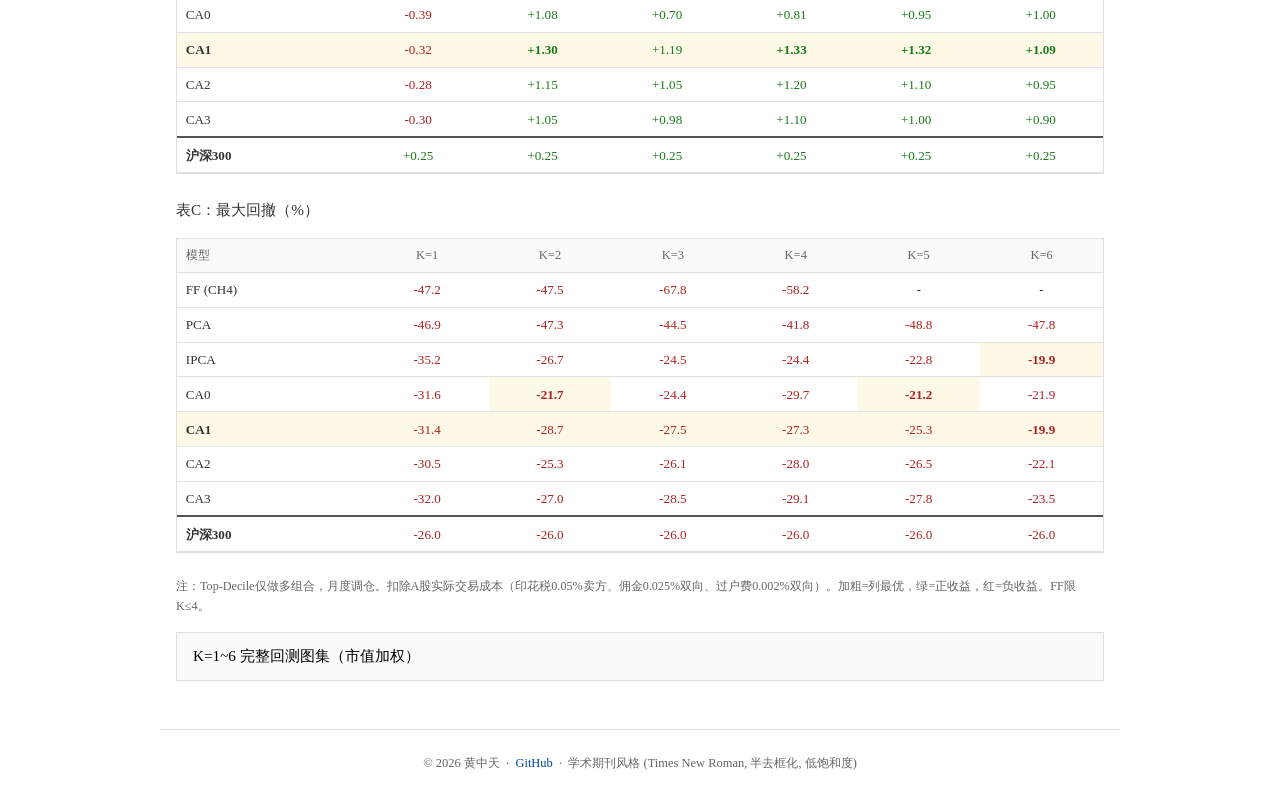
==== commit c624ff21: "v4.2: 页面重排 研究方法->预测能力->因子分析->回测结果 - 展示顺序调整为: 研究方法 -> 预测能力 -> 因子分析 -> 回测结果 - 删除CA1 Integrated Gradien" ====
--- a/docs/index.html
+++ b/docs/index.html
@@ -49,12 +49,6 @@
 /* ---- Active nav link ---- */
 .top-nav .nav-links a.active {
   color: var(--accent); border-bottom-color: var(--accent);
-}
-
-/* ---- Subsection label ---- */
-.sub-label {
-  font-size: 0.78rem; color: var(--accent3); text-transform: uppercase;
-  letter-spacing: 0.05em; margin-top: 0.3rem;
 }
 
 /* ---- Mobile ---- */
@@ -84,15 +78,15 @@
 <body>
 
 <!-- ================================================================
-     SECTION 0: Fixed Navigation
+     SECTION 0: Fixed Navigation (methods -> prediction -> factors -> results)
      ================================================================ -->
 <nav class="top-nav">
   <span class="nav-brand" data-i18n="nav.brand">黄中天</span>
   <div class="nav-links">
-    <a href="#results" data-i18n="nav.results">回测结果</a>
+    <a href="#methods" data-i18n="nav.methods">研究方法</a>
     <a href="#prediction" data-i18n="nav.prediction">预测能力</a>
     <a href="#factors" data-i18n="nav.factors">因子分析</a>
-    <a href="#methods" data-i18n="nav.methods">研究方法</a>
+    <a href="#results" data-i18n="nav.results">回测结果</a>
     <button class="lang-switch" id="lang-switch-btn" onclick="switchLang()">English</button>
   </div>
 </nav>
@@ -103,7 +97,7 @@
 <header style="text-align:center;border-bottom:none;margin-bottom:1rem;padding-bottom:0;">
   <h1 data-i18n="hero.name">黄中天</h1>
   <p class="meta" data-i18n="hero.bio" style="margin-top:0.4rem;">
-    金融硕士 · 暨南大学经济学院 · 量化金融与资产定价方向
+    金融硕士 · 暨南大学经济学院 · 资产定价
   </p>
   <p class="meta" style="margin-top:0.15rem;">
     <a href="https://github.com/hcongxi42-web" target="_blank">GitHub</a>
@@ -150,15 +144,211 @@
   </div>
 
   <!-- ================================================================
-       SECTION 2: Backtest Results (EW first)
+       SECTION 2: Methods
+       ================================================================ -->
+  <section id="methods">
+    <h2 data-i18n="sec2.title">研究方法</h2>
+
+    <!-- Data Sources -->
+    <h3 data-i18n="sec2.data_title">数据来源</h3>
+    <div class="section-card" style="background:var(--card-bg);">
+      <p style="font-size:0.9rem;line-height:1.85;color:#444;margin:0;" data-i18n="sec2.what_text">
+        从 CSMAR、RESSET 数据库获取 A 股 2011-2024 年 <strong>5447 只股票、87 个公司特征</strong>
+        （估值盈利、成长投资、风险杠杆、动量、流动性交易、会计质量运营效率六大维度），构建
+        <strong>条件自编码器（CA）深度神经网络</strong>：编码器将特征非线性映射为时变因子暴露，
+        解码器从收益数据中提取潜在因子，联合优化。在 2020-2024 年样本外期间进行
+        <strong>纯样本外月度调仓回测</strong>，扣除 A 股实际交易成本。
+      </p>
+    </div>
+
+    <!-- Data Pipeline -->
+    <h3 data-i18n="sec2.pipeline_title">数据处理流水线</h3>
+    <div class="process-flow">
+      <div class="process-step">
+        <div class="step-num">1</div>
+        <div class="step-title" data-i18n="process.step1_title">缩尾</div>
+        <div class="step-desc" data-i18n="process.step1_desc">月度(5%,95%)</div>
+      </div>
+      <div class="process-arrow">&rarr;</div>
+      <div class="process-step">
+        <div class="step-num">2</div>
+        <div class="step-title" data-i18n="process.step2_title">标准化</div>
+        <div class="step-desc" data-i18n="process.step2_desc">Min-Max至[-1,1]</div>
+      </div>
+      <div class="process-arrow">&rarr;</div>
+      <div class="process-step">
+        <div class="step-num">3</div>
+        <div class="step-title" data-i18n="process.step3_title">缺失值</div>
+        <div class="step-desc" data-i18n="process.step3_desc">三阶段分层</div>
+      </div>
+      <div class="process-arrow">&rarr;</div>
+      <div class="process-step">
+        <div class="step-num">4</div>
+        <div class="step-title" data-i18n="process.step4_title">组合构建</div>
+        <div class="step-desc" data-i18n="process.step4_desc">特征管理组合</div>
+      </div>
+    </div>
+
+    <!-- Tech stack -->
+    <div class="section-card" style="text-align:center;">
+      <h4 data-i18n="sec2.tech_title" style="margin-top:0;">技术栈</h4>
+      <div style="display:flex;flex-wrap:wrap;gap:0.4rem;justify-content:center;margin-top:0.6rem;">
+        <span class="tech-badge">Python</span>
+        <span class="tech-badge">PyTorch</span>
+        <span class="tech-badge">pandas</span>
+        <span class="tech-badge">NumPy</span>
+        <span class="tech-badge">scikit-learn</span>
+        <span class="tech-badge">Matplotlib</span>
+        <span class="tech-badge">CUDA/GPU</span>
+        <span class="tech-badge">Git</span>
+        <span class="tech-badge">statsmodels</span>
+      </div>
+    </div>
+
+    <!-- Factor Characteristics -->
+    <h3 data-i18n="sec2.factor_title">特征因子</h3>
+    <div class="filter-bar">
+      <input type="text" id="factor-search" data-i18n-placeholder="sec2.filter.placeholder" placeholder="搜索特征...">
+      <select id="factor-category-filter">
+        <option value="all" data-i18n="sec2.filter.all">全部分类</option>
+      </select>
+    </div>
+    <div class="table-wrap" style="max-height:450px;">
+    <table style="font-size:0.76rem;">
+    <thead><tr><th>代码</th><th>英文名</th><th>分类</th></tr></thead>
+    <tbody id="factor-table-body"></tbody>
+    </table>
+    </div>
+
+    <!-- Model Architecture -->
+    <h3 data-i18n="sec2.model_title">模型体系</h3>
+    <div class="table-wrap">
+    <table style="font-size:0.8rem;">
+    <thead><tr><th data-i18n="sec2.col_model">模型</th><th data-i18n="sec2.col_k">K范围</th><th data-i18n="sec2.col_method">估计方法</th><th data-i18n="sec2.col_note">特点</th></tr></thead>
+    <tbody>
+    <tr><td>FF (CH4)</td><td>1-4</td><td>Fama-MacBeth两步</td><td>特质波动率因子，中国市场适配版</td></tr>
+    <tr><td>PCA</td><td>1-6</td><td>渐近主成分</td><td>无监督统计因子提取</td></tr>
+    <tr><td>IPCA</td><td>1-6</td><td>交替最小二乘(ALS)</td><td>特征-因子暴露的线性映射</td></tr>
+    <tr><td>CA0</td><td>1-6</td><td>Adam SGD</td><td>线性编码-解码，等价IPCA</td></tr>
+    <tr style="background:#fef9e7;"><td><strong>CA1</strong></td><td>1-6</td><td>Adam+ReLU</td><td><strong>1隐藏层[16]，最优预测能力</strong></td></tr>
+    <tr><td>CA2</td><td>1-6</td><td>Adam+ReLU</td><td>2隐藏层[16,8]</td></tr>
+    <tr><td>CA3</td><td>1-6</td><td>Adam+ReLU</td><td>3隐藏层[16,8,4]</td></tr>
+    </tbody>
+    </table>
+    </div>
+    <p style="font-size:0.78rem;color:var(--muted);margin-top:0.3rem;" data-i18n="sec2.model_detail">
+      正则化：L1惩罚 + Early Stopping + BatchNorm + 10种子集成。
+      训练框架：递归扩展窗口（训练期2011-2019，测试期2020-2024），纯样本外。
+      CA0 = IPCA（当激活函数为线性且仅单隐藏层时理论等价）。
+      所有CA模型因子数K=1-6，FF限于K=1-4（仅4个可观测因子）。
+    </p>
+
+    <!-- Robustness & Heterogeneity -->
+    <h3 data-i18n="sec2.robust_title">稳健性检验与异质性</h3>
+    <div class="section-card" style="font-size:0.86rem;line-height:1.85;color:#444;">
+      <p data-i18n="sec2.robust_intro" style="margin-top:0;">
+        为确保结论可靠，进行了三项稳健性检验：
+      </p>
+      <ol style="padding-left:1.2rem;margin:0.5rem 0 0 0;">
+        <li data-i18n="sec2.robust_1"><strong>更换缺失值填充阈值（10/14/18）：</strong>模型相对排序保持稳定，CA0和CA1始终最优。</li>
+        <li data-i18n="sec2.robust_2"><strong>剔除市值最小30%股票：</strong>按 Liu et al. (2019) 去除"壳价值"污染后，CA模型优势依然成立。</li>
+        <li data-i18n="sec2.robust_3"><strong>缩短训练期（9年-5年）：</strong>深层网络(CA2/CA3)因过拟合下降更明显，CA0/CA1样本效率最优。</li>
+      </ol>
+
+      <p style="margin-top:1rem;" data-i18n="sec2.hetero_title"><strong>异质性分析：</strong></p>
+      <p data-i18n="sec2.hetero_text">
+        在不同行业板块（制造业、金融、科技、消费等）分别检验了CA1策略的表现。
+        结果显示模型在各行业间均保持正向超额收益，表明CA提取的因子具有跨行业的定价能力，
+        而非仅由个别行业驱动。行业层面的因子暴露差异反映了不同行业中公司特征定价的异质性。
+      </p>
+
+      <p style="margin-top:1rem;text-align:center;font-size:0.82rem;color:var(--muted);" data-i18n="sec2.pdf_note">
+        完整的稳健性检验细节、异质性分析结果及定价误差诊断，请参见完整论文 PDF。
+      </p>
+    </div>
+
+    <!-- Backtest Design -->
+    <h3 data-i18n="sec2.backtest_title">回测设计</h3>
+    <div class="section-card">
+      <p style="font-size:0.88rem;line-height:1.8;margin:0;" data-i18n="sec2.backtest_text">
+        <strong>每月末：</strong>用滚动扩展窗口历史因子收益均值 x 个股前月因子暴露 = 预期收益。
+        全市场股票按预期收益分为十组，<strong>买入最高组（仅做多）</strong>，持有一个月后全部卖出换仓。
+        2020年1月至2024年12月，共60个月。
+      </p>
+      <p style="font-size:0.86rem;color:var(--muted);margin:0.6rem 0 0 0;">
+        <strong>交易成本：</strong>印花税0.05%（卖方）· 佣金0.025%（双向）· 过户费0.002%（双向） ~ 每轮10.4bp
+        &nbsp;|&nbsp; <strong>加权：</strong>等权(EW) + 市值加权(VW) &nbsp;|&nbsp; <strong>基准：</strong>沪深300
+      </p>
+    </div>
+
+  </section>
+
+  <!-- ================================================================
+       SECTION 3: Prediction Accuracy
+       ================================================================ -->
+  <section id="prediction">
+    <h2 data-i18n="sec3.title">预测能力</h2>
+
+    <div class="section-card">
+      <img src="images/Individual_Pred.png" alt="个股预测" class="img-full" loading="lazy">
+      <div class="fig-caption" data-i18n="sec3.indiv_cap">
+        样本外个股预测：predicted vs realized returns。每个子图为模型xK值组合的月度预测散点。
+        CA1在所有K值下均实现最高的样本外R²，验证了非线性编码从87个公司特征中提取的收益相关信息优于线性模型。
+      </div>
+    </div>
+
+    <div class="section-card">
+      <img src="images/Portfolio_Pred_GKX.png" alt="组合预测" class="img-full" loading="lazy">
+      <div class="fig-caption" data-i18n="sec3.port_cap">
+        组合层面预测（GKX方法）：predicted vs realized portfolio returns 时间序列。
+        CA1的预测值与实际组合收益跟踪最紧密，说明模型的预测信号能从个股层面有效转化为组合层面收益。
+      </div>
+    </div>
+  </section>
+
+  <!-- ================================================================
+       SECTION 4: Factor Analysis
+       ================================================================ -->
+  <section id="factors">
+    <h2 data-i18n="sec4.title">因子分析</h2>
+
+    <div class="section-card">
+      <img src="images/importance_normalized.png" alt="特征重要性" class="img-full" loading="lazy">
+      <div class="fig-caption" data-i18n="sec4.imp_cap">
+        归一化特征重要性：87个公司特征中哪些驱动了模型预测？热力图展示了跨模型、跨因子的特征重要性分布。
+        CA1的预测由一个广泛的、跨维度的特征集合驱动（价值、动量、质量、风险），而非依赖单一过拟合信号。
+      </div>
+    </div>
+
+    <div class="section-card">
+      <img src="images/pricing_errors_lagged.png" alt="定价误差分析" class="img-full" loading="lazy">
+      <div class="fig-caption" data-i18n="sec4.pricing_cap">
+        定价误差诊断：滞后公司特征与组合构建后alpha的关系。如果滞后特征系统性地解释post-formation alpha，
+        说明模型存在遗漏变量偏差。结果显示无系统性关系，验证了模型对横截面收益的定价充分性。
+      </div>
+    </div>
+
+    <div class="section-card">
+      <img src="images/word/word_img_37.svg" alt="因子载荷" class="img-full" loading="lazy" style="background:#fff;">
+      <div class="fig-caption" data-i18n="sec4.loading_cap">
+        因子载荷结构：IPCA六因子体系下各公司特征在因子上的载荷分布。Factor 1 = 价值+规模；Factor 2 = 波动率+换手；
+        Factor 3 = 流动性；Factor 4 = 极端收益；Factor 5 = 动量（纯动量因子）；
+        Factor 6 = 特质波动率。数据驱动提取的因子与经典资产定价文献（Fama-French, Hou-Xue-Zhang等）高度吻合，
+        验证了模型的定价误差并未遗漏系统性风险来源。
+      </div>
+    </div>
+  </section>
+
+  <!-- ================================================================
+       SECTION 5: Backtest Results (EW first)
        ================================================================ -->
   <section id="results">
-    <h2 data-i18n="sec2.title">回测结果</h2>
+    <h2 data-i18n="sec5.title">回测结果</h2>
 
     <!-- K=4 EW chart (primary) -->
     <div class="section-card">
       <img src="images/4因子等权回测.png" alt="K=4 EW 回测" class="img-full" loading="lazy">
-      <div class="fig-caption" data-i18n="sec2.ew_cap">
+      <div class="fig-caption" data-i18n="sec5.ew_cap">
         K=4，等权加权。CA1（深蓝实线）期末净值约700万元（初始100万），最大回撤仅-20.9%。
         非线性条件模型（CA0-CA3）全面领先传统线性模型（FF/PCA）。沪深300（黑虚线）几乎未涨。
         等权结果确认CA1的优势并非由大市值股票拉动。
@@ -166,7 +356,7 @@
     </div>
 
     <!-- EW Performance table -->
-    <h3 data-i18n="sec2.ew_perf_title">等权表现汇总（2020.01-2024.12，扣除交易成本）</h3>
+    <h3 data-i18n="sec5.ew_perf_title">等权表现汇总（2020.01-2024.12，扣除交易成本）</h3>
     <div class="table-wrap">
     <table>
     <thead><tr><th>模型</th><th>累计收益(%)</th><th>年化夏普</th><th>最大回撤(%)</th></tr></thead>
@@ -182,18 +372,18 @@
     </div>
 
     <!-- VW charts -->
-    <h3 data-i18n="sec2.vw_title">市值加权结果</h3>
+    <h3 data-i18n="sec5.vw_title">市值加权结果</h3>
 
     <div class="section-card">
       <img src="images/4因子市值加权回测.png" alt="K=4 VW 回测" class="img-full" loading="lazy">
-      <div class="fig-caption" data-i18n="sec2.vw_cap">
+      <div class="fig-caption" data-i18n="sec5.vw_cap">
         K=4，市值加权。CA1期末净值约400万元（初始100万），最大回撤-27.3%。
         非线性条件模型（CA0-CA3）全面领先传统线性模型（FF/PCA）。沪深300（黑虚线）几乎未涨。
       </div>
     </div>
 
     <!-- VW Performance tables -->
-    <h4 data-i18n="sec2.panel_a">表A：累计收益（%）</h4>
+    <h4 data-i18n="sec5.panel_a">表A：累计收益（%）</h4>
     <div class="table-wrap">
     <table>
     <thead><tr><th>模型</th><th>K=1</th><th>K=2</th><th>K=3</th><th>K=4</th><th>K=5</th><th>K=6</th></tr></thead>
@@ -210,7 +400,7 @@
     </table>
     </div>
 
-    <h4 data-i18n="sec2.panel_b">表B：年化夏普比率</h4>
+    <h4 data-i18n="sec5.panel_b">表B：年化夏普比率</h4>
     <div class="table-wrap">
     <table>
     <thead><tr><th>模型</th><th>K=1</th><th>K=2</th><th>K=3</th><th>K=4</th><th>K=5</th><th>K=6</th></tr></thead>
@@ -227,7 +417,7 @@
     </table>
     </div>
 
-    <h4 data-i18n="sec2.panel_c">表C：最大回撤（%）</h4>
+    <h4 data-i18n="sec5.panel_c">表C：最大回撤（%）</h4>
     <div class="table-wrap">
     <table>
     <thead><tr><th>模型</th><th>K=1</th><th>K=2</th><th>K=3</th><th>K=4</th><th>K=5</th><th>K=6</th></tr></thead>
@@ -244,215 +434,19 @@
     </table>
     </div>
 
-    <p style="font-size:0.76rem;color:var(--muted);margin-top:0.4rem;" data-i18n="sec2.table_note">
+    <p style="font-size:0.76rem;color:var(--muted);margin-top:0.4rem;" data-i18n="sec5.table_note">
       注：Top-Decile仅做多组合，月度调仓。扣除A股实际交易成本（印花税0.05%卖方、佣金0.025%双向、过户费0.002%双向）。加粗=列最优，绿=正收益，红=负收益。FF限K≤4。
     </p>
 
     <!-- K=1~6 full gallery accordion -->
     <div class="accordion">
-      <button class="accordion-header" onclick="toggleAccordion(this)" data-i18n="sec2.gallery_toggle">
+      <button class="accordion-header" onclick="toggleAccordion(this)" data-i18n="sec5.gallery_toggle">
         K=1~6 完整回测图集（市值加权）
       </button>
       <div class="accordion-body">
         <div id="charts-gallery"></div>
       </div>
     </div>
-  </section>
-
-  <!-- ================================================================
-       SECTION 3: Prediction Accuracy
-       ================================================================ -->
-  <section id="prediction">
-    <h2 data-i18n="sec3.title">预测能力</h2>
-
-    <div class="section-card">
-      <img src="images/Individual_Pred.png" alt="个股预测" class="img-full" loading="lazy">
-      <div class="fig-caption" data-i18n="sec3.indiv_cap">
-        样本外个股预测：predicted vs realized returns。每个子图为模型xK值组合的月度预测散点。
-        CA1在所有K值下均实现最高的样本外R²，验证了非线性编码从87个公司特征中提取的收益相关信息优于线性模型。
-      </div>
-    </div>
-
-    <div class="section-card">
-      <img src="images/Portfolio_Pred_GKX.png" alt="组合预测" class="img-full" loading="lazy">
-      <div class="fig-caption" data-i18n="sec3.port_cap">
-        组合层面预测（GKX方法）：predicted vs realized portfolio returns 时间序列。
-        CA1的预测值与实际组合收益跟踪最紧密，说明模型的预测信号能从个股层面有效转化为组合层面收益。
-      </div>
-    </div>
-  </section>
-
-  <!-- ================================================================
-       SECTION 4: Factor Analysis
-       ================================================================ -->
-  <section id="factors">
-    <h2 data-i18n="sec4.title">因子分析</h2>
-
-    <div class="section-card">
-      <img src="images/importance_normalized.png" alt="特征重要性" class="img-full" loading="lazy">
-      <div class="fig-caption" data-i18n="sec4.imp_cap">
-        归一化特征重要性：87个公司特征中哪些驱动了模型预测？热力图展示了跨模型、跨因子的特征重要性分布。
-        CA1的预测由一个广泛的、跨维度的特征集合驱动（价值、动量、质量、风险），而非依赖单一过拟合信号。
-      </div>
-    </div>
-
-    <div class="section-card">
-      <img src="images/word/word_img_37.svg" alt="IPCA因子归因" class="img-full" loading="lazy" style="background:#fff;">
-      <div class="fig-caption" data-i18n="sec4.ipca_cap">
-        IPCA六因子归因（三重识别后）。Factor 1 = 价值+规模；Factor 2 = 波动率+换手；
-        Factor 3 = 流动性；Factor 4 = 极端收益；Factor 5 = 动量（纯动量因子）；
-        Factor 6 = 特质波动率。数据驱动提取的因子与经典资产定价文献（Fama-French, Hou-Xue-Zhang等）高度吻合。
-      </div>
-    </div>
-
-    <div class="section-card">
-      <img src="images/word/word_img_39.svg" alt="CA1因子归因" class="img-full" loading="lazy" style="background:#fff;">
-      <div class="fig-caption" data-i18n="sec4.ca1_cap">
-        CA1 Integrated Gradients归因。归因方向与IPCA一致（Factor 1仍是价值+规模，Factor 5仍是动量），
-        但分布更加分散--非线性网络将特征信息拆分重组到各因子中，每个因子是大量特征微弱贡献的综合。
-        这解释了CA1的预测增益来源：对特征间弱交互的广泛利用，而非少数核心特征。
-      </div>
-    </div>
-  </section>
-
-  <!-- ================================================================
-       SECTION 5: Methods (restructured per user order)
-       ================================================================ -->
-  <section id="methods">
-    <h2 data-i18n="sec5.title">研究方法</h2>
-
-    <!-- 5a. Data Sources -->
-    <h3 data-i18n="sec5.data_title">数据来源</h3>
-    <div class="section-card" style="background:var(--card-bg);">
-      <p style="font-size:0.9rem;line-height:1.85;color:#444;margin:0;" data-i18n="sec5.what_text">
-        从 CSMAR、RESSET 数据库获取 A 股 2011-2024 年 <strong>5447 只股票、87 个公司特征</strong>
-        （估值盈利、成长投资、风险杠杆、动量、流动性交易、会计质量运营效率六大维度），构建
-        <strong>条件自编码器（CA）深度神经网络</strong>：编码器将特征非线性映射为时变因子暴露，
-        解码器从收益数据中提取潜在因子，联合优化。在 2020-2024 年样本外期间进行
-        <strong>纯样本外月度调仓回测</strong>，扣除 A 股实际交易成本。
-      </p>
-    </div>
-
-    <!-- 5b. Data Pipeline -->
-    <h3 data-i18n="sec5.pipeline_title">数据处理流水线</h3>
-    <div class="process-flow">
-      <div class="process-step">
-        <div class="step-num">1</div>
-        <div class="step-title" data-i18n="process.step1_title">缩尾</div>
-        <div class="step-desc" data-i18n="process.step1_desc">月度(5%,95%)</div>
-      </div>
-      <div class="process-arrow">&rarr;</div>
-      <div class="process-step">
-        <div class="step-num">2</div>
-        <div class="step-title" data-i18n="process.step2_title">标准化</div>
-        <div class="step-desc" data-i18n="process.step2_desc">Min-Max至[-1,1]</div>
-      </div>
-      <div class="process-arrow">&rarr;</div>
-      <div class="process-step">
-        <div class="step-num">3</div>
-        <div class="step-title" data-i18n="process.step3_title">缺失值</div>
-        <div class="step-desc" data-i18n="process.step3_desc">三阶段分层</div>
-      </div>
-      <div class="process-arrow">&rarr;</div>
-      <div class="process-step">
-        <div class="step-num">4</div>
-        <div class="step-title" data-i18n="process.step4_title">组合构建</div>
-        <div class="step-desc" data-i18n="process.step4_desc">特征管理组合</div>
-      </div>
-    </div>
-
-    <!-- Tech stack -->
-    <div class="section-card" style="text-align:center;">
-      <h4 data-i18n="sec5.tech_title" style="margin-top:0;">技术栈</h4>
-      <div style="display:flex;flex-wrap:wrap;gap:0.4rem;justify-content:center;margin-top:0.6rem;">
-        <span class="tech-badge">Python</span>
-        <span class="tech-badge">PyTorch</span>
-        <span class="tech-badge">pandas</span>
-        <span class="tech-badge">NumPy</span>
-        <span class="tech-badge">scikit-learn</span>
-        <span class="tech-badge">Matplotlib</span>
-        <span class="tech-badge">CUDA/GPU</span>
-        <span class="tech-badge">Git</span>
-        <span class="tech-badge">statsmodels</span>
-      </div>
-    </div>
-
-    <!-- 5c. Factor Characteristics -->
-    <h3 data-i18n="sec5.factor_title">特征因子</h3>
-    <div class="filter-bar">
-      <input type="text" id="factor-search" data-i18n-placeholder="sec5.filter.placeholder" placeholder="搜索特征...">
-      <select id="factor-category-filter">
-        <option value="all" data-i18n="sec5.filter.all">全部分类</option>
-      </select>
-    </div>
-    <div class="table-wrap" style="max-height:450px;">
-    <table style="font-size:0.76rem;">
-    <thead><tr><th>代码</th><th>英文名</th><th>分类</th></tr></thead>
-    <tbody id="factor-table-body"></tbody>
-    </table>
-    </div>
-
-    <!-- 5d. Model Architecture -->
-    <h3 data-i18n="sec5.model_title">模型体系</h3>
-    <div class="table-wrap">
-    <table style="font-size:0.8rem;">
-    <thead><tr><th data-i18n="sec5.col_model">模型</th><th data-i18n="sec5.col_k">K范围</th><th data-i18n="sec5.col_method">估计方法</th><th data-i18n="sec5.col_note">特点</th></tr></thead>
-    <tbody>
-    <tr><td>FF (CH4)</td><td>1-4</td><td>Fama-MacBeth两步</td><td>特质波动率因子，中国市场适配版</td></tr>
-    <tr><td>PCA</td><td>1-6</td><td>渐近主成分</td><td>无监督统计因子提取</td></tr>
-    <tr><td>IPCA</td><td>1-6</td><td>交替最小二乘(ALS)</td><td>特征-因子暴露的线性映射</td></tr>
-    <tr><td>CA0</td><td>1-6</td><td>Adam SGD</td><td>线性编码-解码，等价IPCA</td></tr>
-    <tr style="background:#fef9e7;"><td><strong>CA1</strong></td><td>1-6</td><td>Adam+ReLU</td><td><strong>1隐藏层[16]，最优预测能力</strong></td></tr>
-    <tr><td>CA2</td><td>1-6</td><td>Adam+ReLU</td><td>2隐藏层[16,8]</td></tr>
-    <tr><td>CA3</td><td>1-6</td><td>Adam+ReLU</td><td>3隐藏层[16,8,4]</td></tr>
-    </tbody>
-    </table>
-    </div>
-    <p style="font-size:0.78rem;color:var(--muted);margin-top:0.3rem;" data-i18n="sec5.model_detail">
-      正则化：L1惩罚 + Early Stopping + BatchNorm + 10种子集成。
-      训练框架：递归扩展窗口（训练期2011-2019，测试期2020-2024），纯样本外。
-      CA0 = IPCA（当激活函数为线性且仅单隐藏层时理论等价）。
-      所有CA模型因子数K=1-6，FF限于K=1-4（仅4个可观测因子）。
-    </p>
-
-    <!-- 5e. Robustness & Heterogeneity (text only) -->
-    <h3 data-i18n="sec5.robust_title">稳健性检验与异质性</h3>
-    <div class="section-card" style="font-size:0.86rem;line-height:1.85;color:#444;">
-      <p data-i18n="sec5.robust_intro" style="margin-top:0;">
-        为确保结论可靠，进行了三项稳健性检验：
-      </p>
-      <ol style="padding-left:1.2rem;margin:0.5rem 0 0 0;">
-        <li data-i18n="sec5.robust_1"><strong>更换缺失值填充阈值（10/14/18）：</strong>模型相对排序保持稳定，CA0和CA1始终最优。</li>
-        <li data-i18n="sec5.robust_2"><strong>剔除市值最小30%股票：</strong>按 Liu et al. (2019) 去除"壳价值"污染后，CA模型优势依然成立。</li>
-        <li data-i18n="sec5.robust_3"><strong>缩短训练期（9年-5年）：</strong>深层网络(CA2/CA3)因过拟合下降更明显，CA0/CA1样本效率最优。</li>
-      </ol>
-
-      <p style="margin-top:1rem;" data-i18n="sec5.hetero_title"><strong>异质性分析：</strong></p>
-      <p data-i18n="sec5.hetero_text">
-        在不同行业板块（制造业、金融、科技、消费等）分别检验了CA1策略的表现。
-        结果显示模型在各行业间均保持正向超额收益，表明CA提取的因子具有跨行业的定价能力，
-        而非仅由个别行业驱动。行业层面的因子暴露差异反映了不同行业中公司特征定价的异质性。
-      </p>
-
-      <p style="margin-top:1rem;text-align:center;font-size:0.82rem;color:var(--muted);" data-i18n="sec5.pdf_note">
-        完整的稳健性检验细节、异质性分析结果及定价误差诊断，请参见完整论文 PDF。
-      </p>
-    </div>
-
-    <!-- 5f. Backtest Design -->
-    <h3 data-i18n="sec5.backtest_title">回测设计</h3>
-    <div class="section-card">
-      <p style="font-size:0.88rem;line-height:1.8;margin:0;" data-i18n="sec5.backtest_text">
-        <strong>每月末：</strong>用滚动扩展窗口历史因子收益均值 x 个股前月因子暴露 = 预期收益。
-        全市场股票按预期收益分为十组，<strong>买入最高组（仅做多）</strong>，持有一个月后全部卖出换仓。
-        2020年1月至2024年12月，共60个月。
-      </p>
-      <p style="font-size:0.86rem;color:var(--muted);margin:0.6rem 0 0 0;">
-        <strong>交易成本：</strong>印花税0.05%（卖方）· 佣金0.025%（双向）· 过户费0.002%（双向） ~ 每轮10.4bp
-        &nbsp;|&nbsp; <strong>加权：</strong>等权(EW) + 市值加权(VW) &nbsp;|&nbsp; <strong>基准：</strong>沪深300
-      </p>
-    </div>
-
   </section>
 
 </main>
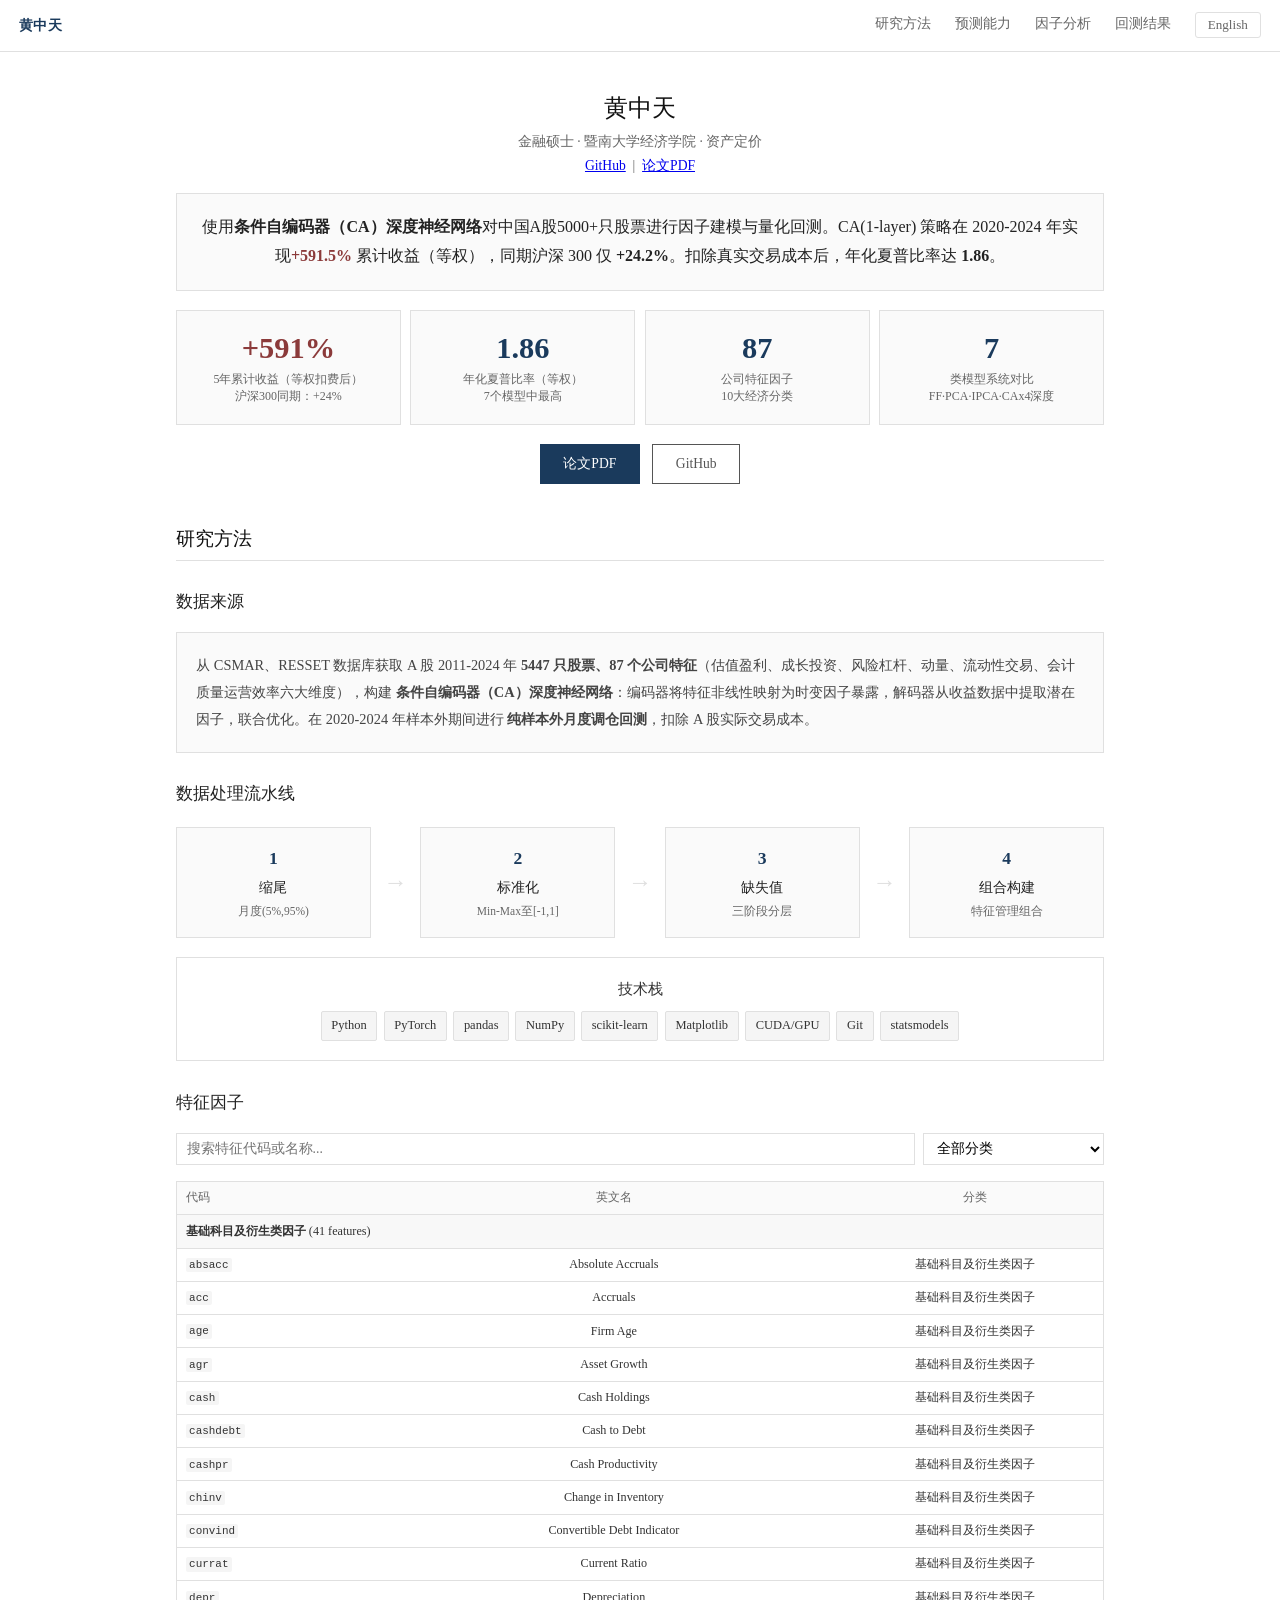
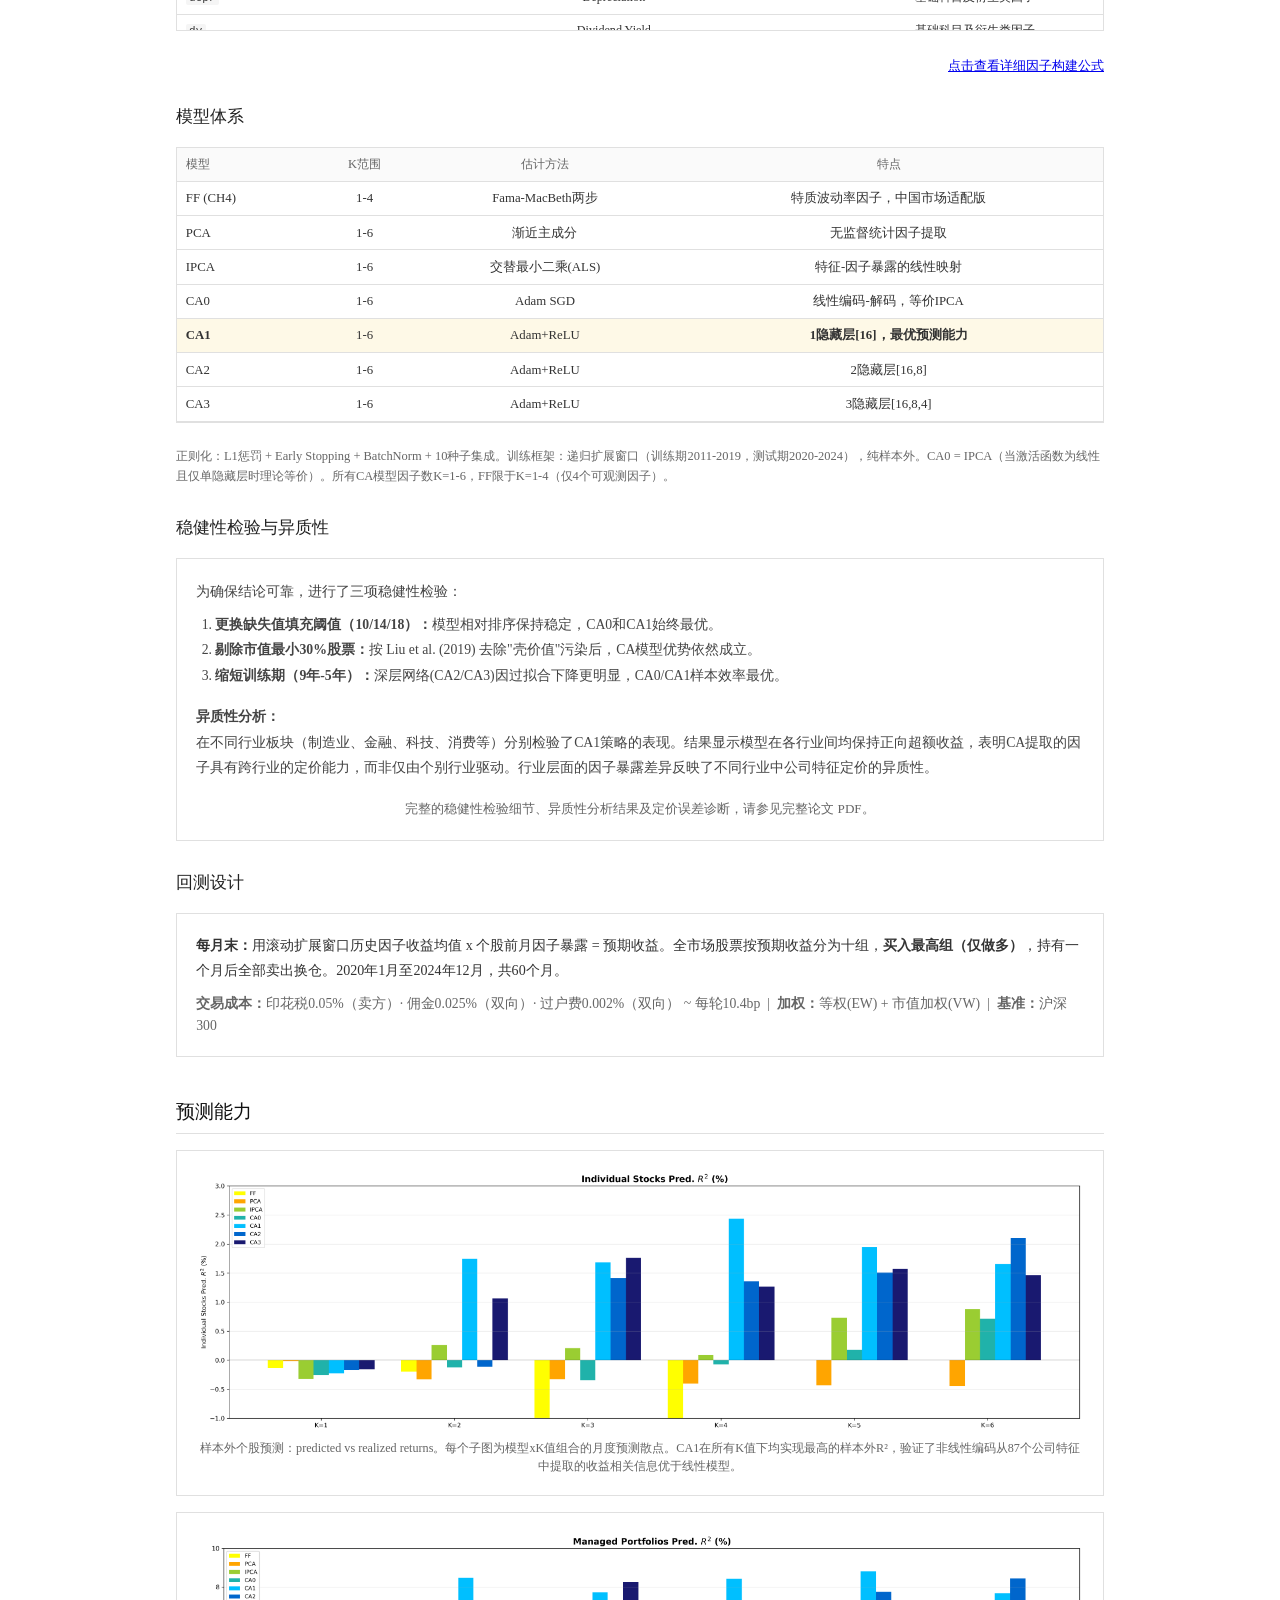
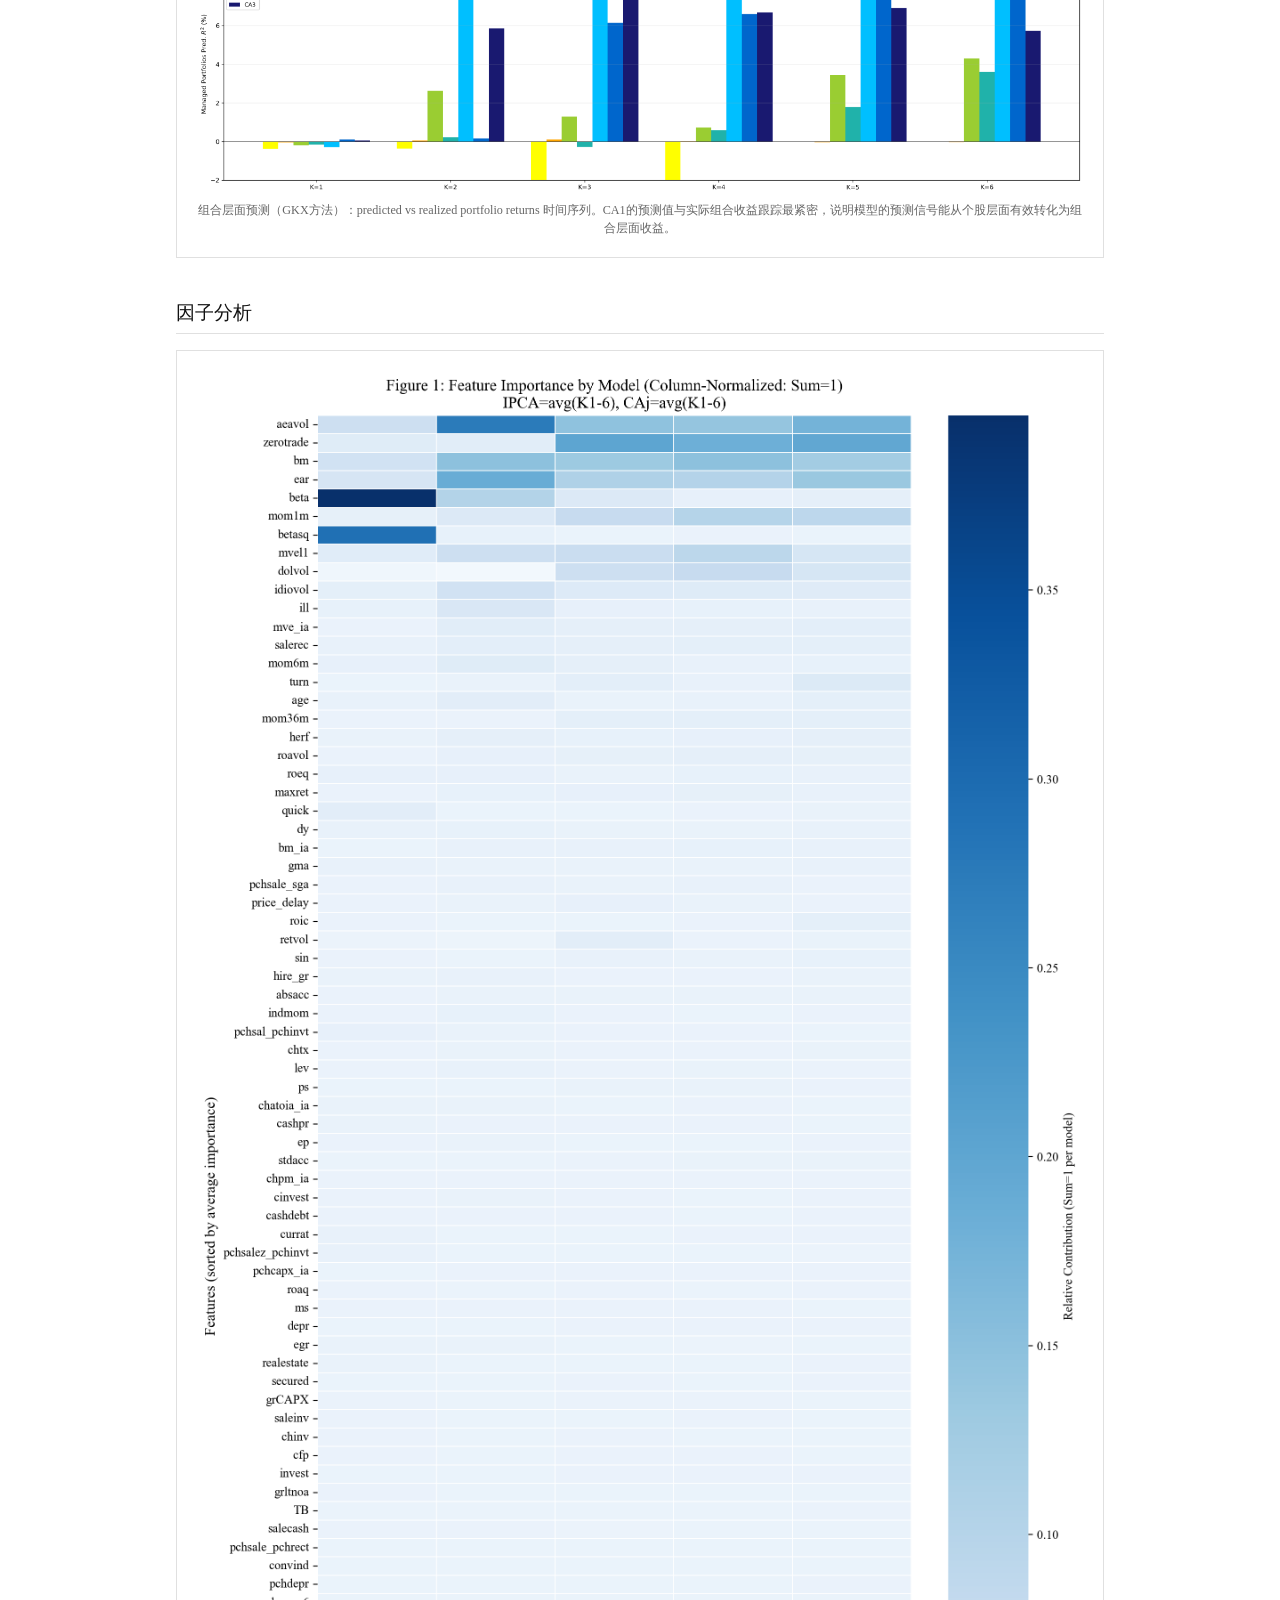
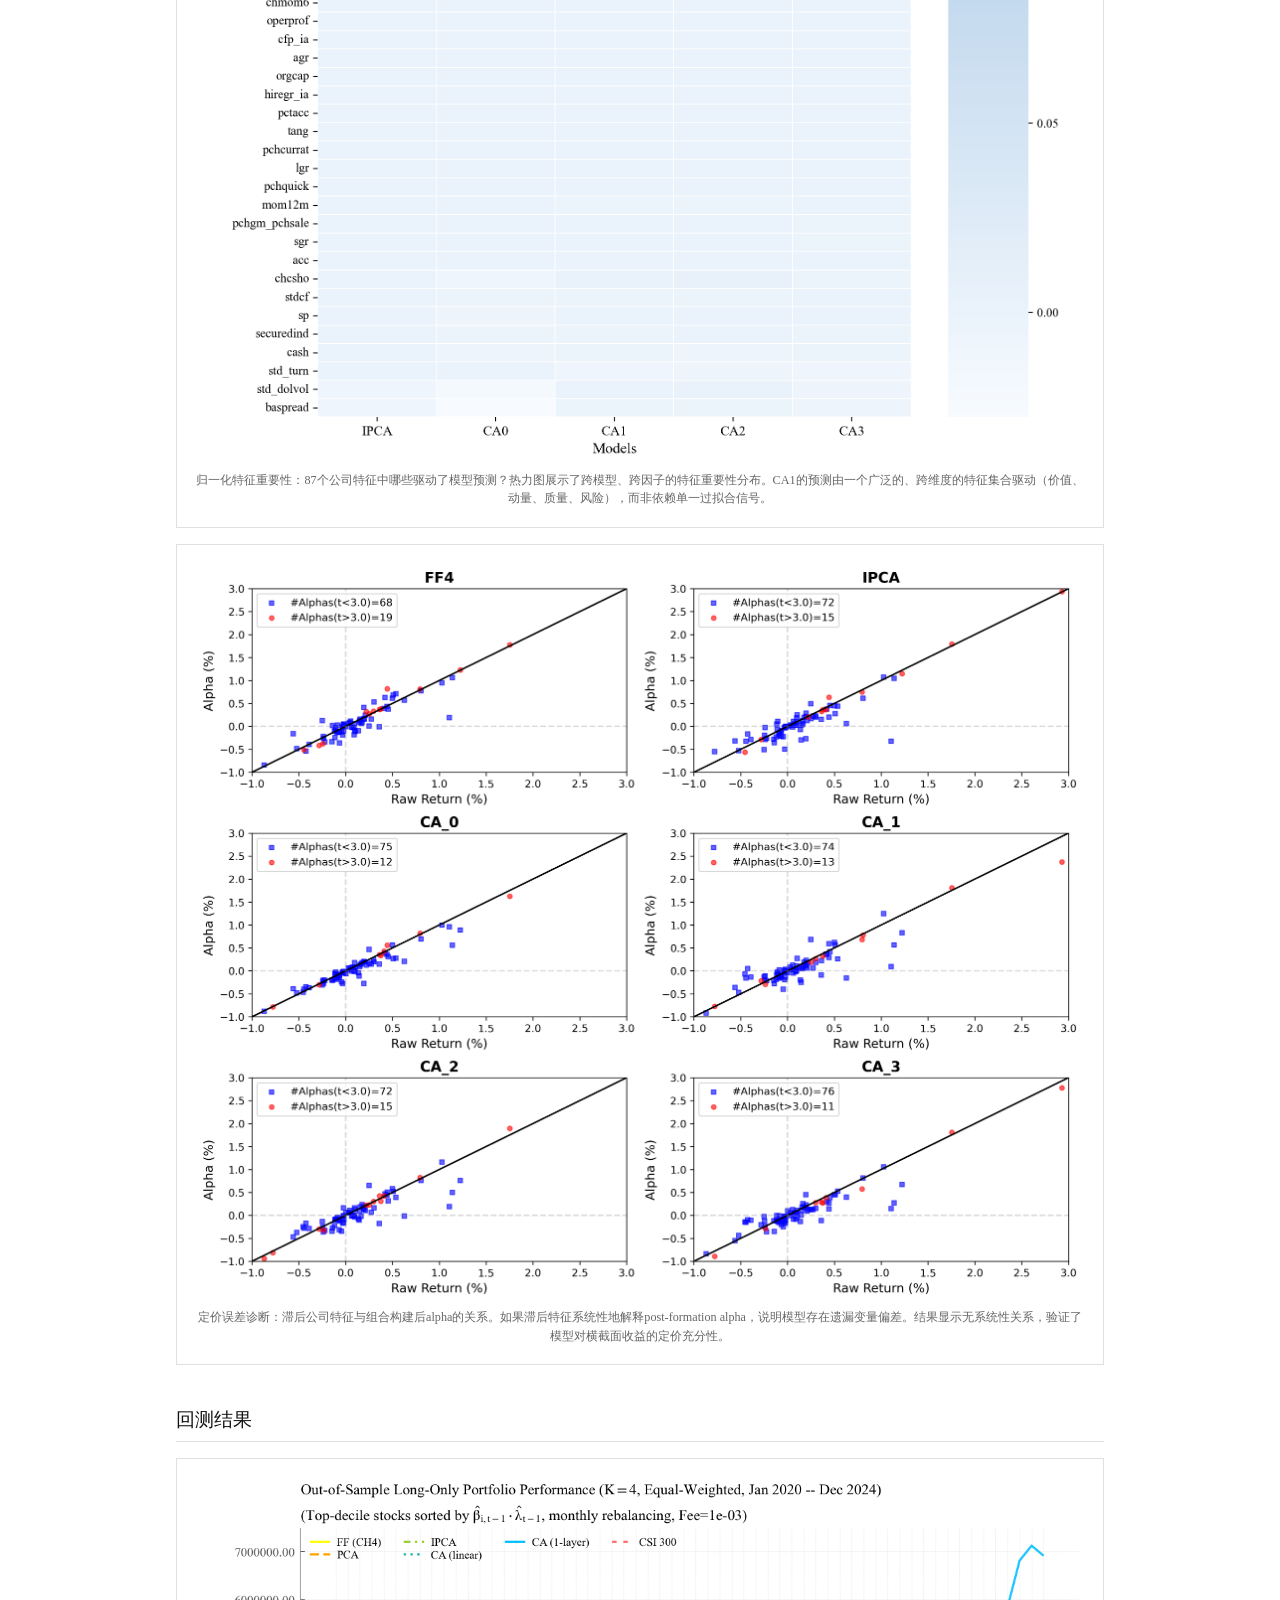
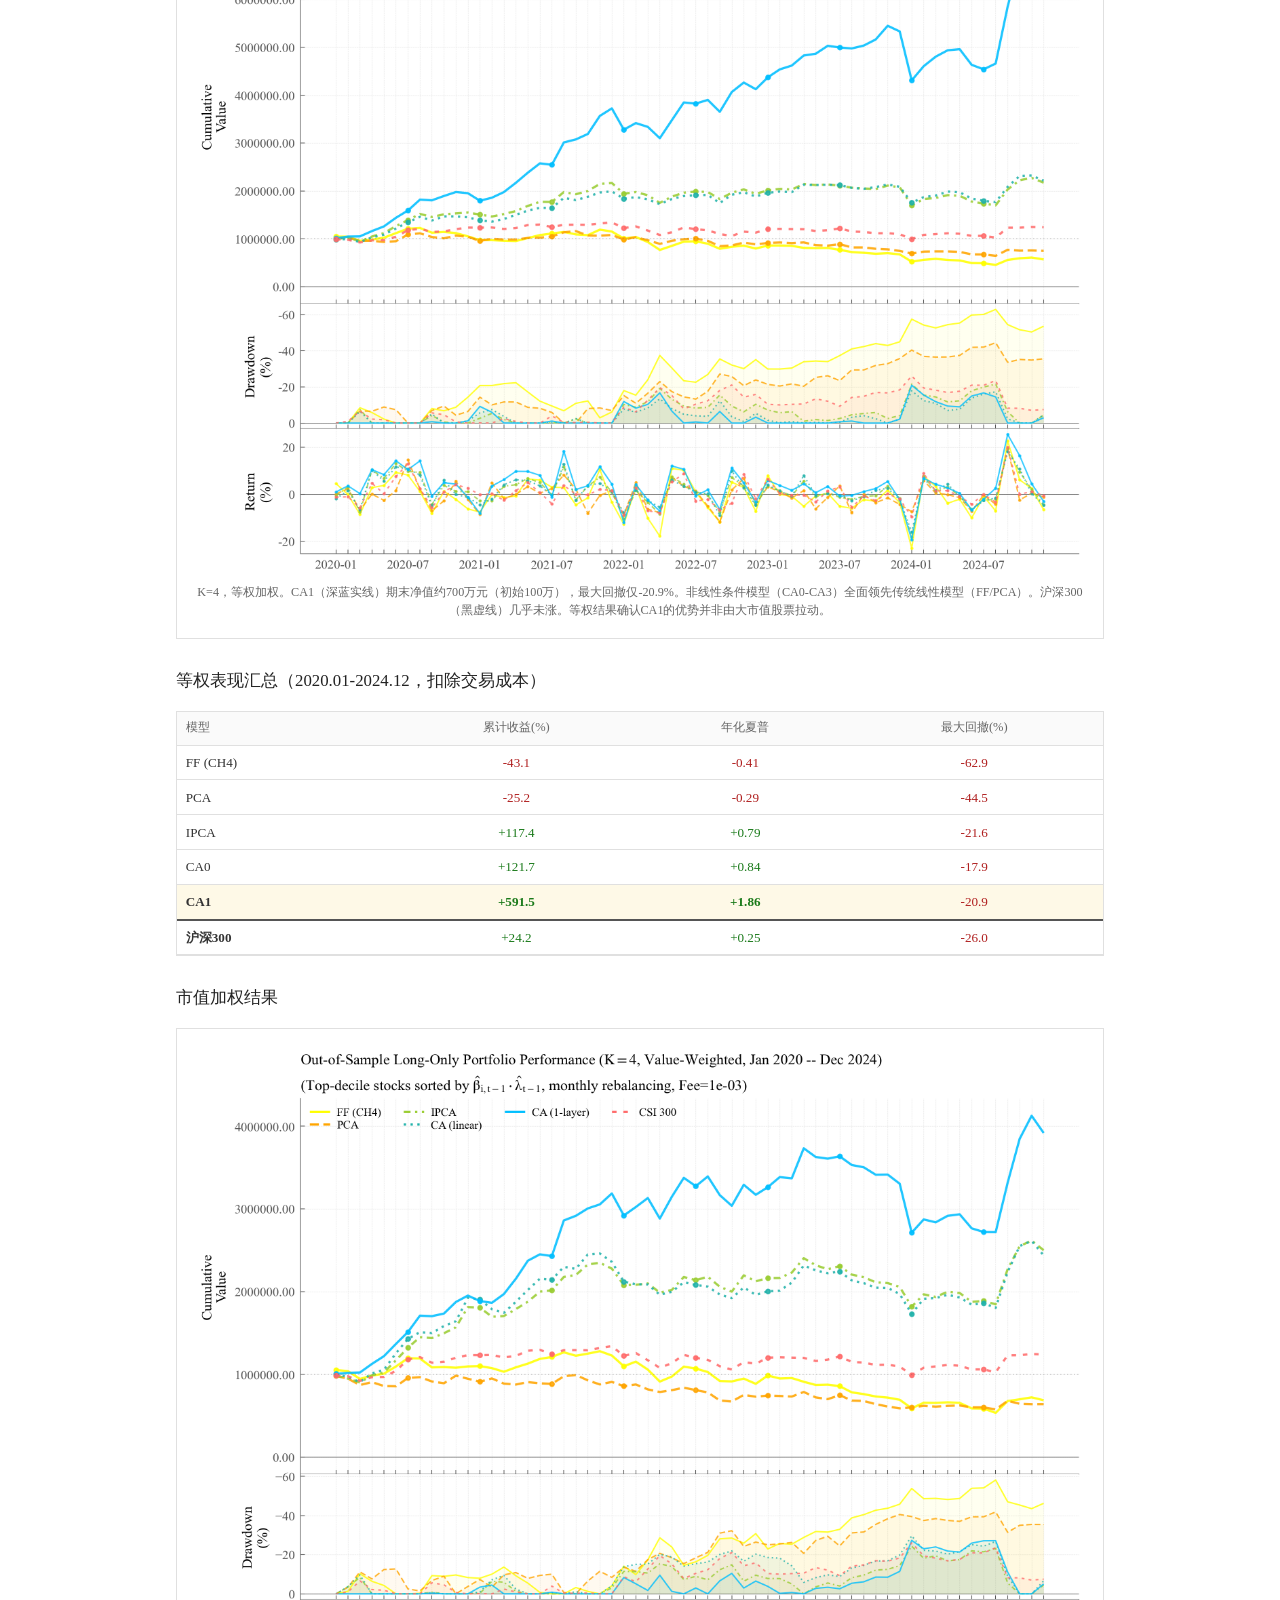
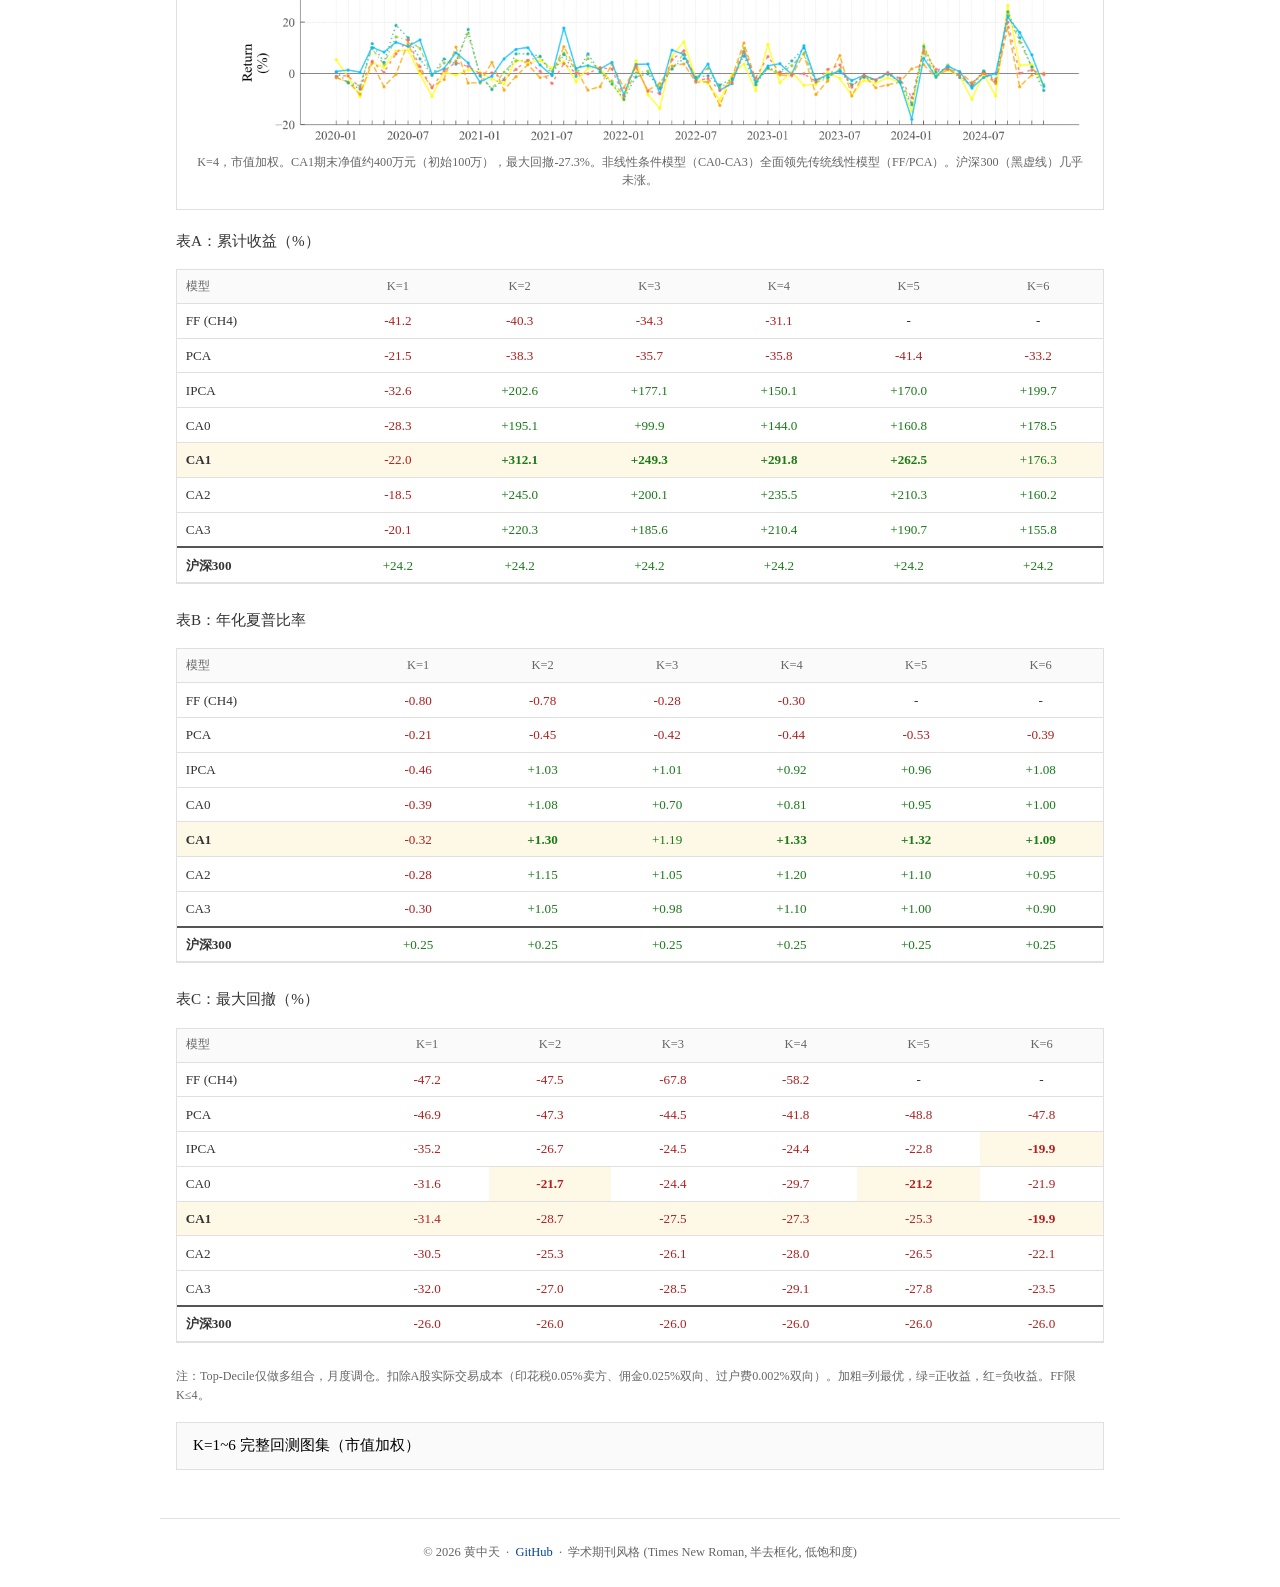
==== commit 019cf50f: "v4.3: 删除IPCA因子载荷图，添加因子构建公式链接" ====
--- a/docs/index.html
+++ b/docs/index.html
@@ -220,6 +220,10 @@
     </table>
     </div>
 
+    <p style="font-size:0.82rem;margin-top:0.6rem;text-align:right;">
+      <a href="因子构建公式.docx" data-i18n="sec2.formula_link">点击查看详细因子构建公式</a>
+    </p>
+
     <!-- Model Architecture -->
     <h3 data-i18n="sec2.model_title">模型体系</h3>
     <div class="table-wrap">
@@ -328,15 +332,6 @@
       </div>
     </div>
 
-    <div class="section-card">
-      <img src="images/word/word_img_37.svg" alt="因子载荷" class="img-full" loading="lazy" style="background:#fff;">
-      <div class="fig-caption" data-i18n="sec4.loading_cap">
-        因子载荷结构：IPCA六因子体系下各公司特征在因子上的载荷分布。Factor 1 = 价值+规模；Factor 2 = 波动率+换手；
-        Factor 3 = 流动性；Factor 4 = 极端收益；Factor 5 = 动量（纯动量因子）；
-        Factor 6 = 特质波动率。数据驱动提取的因子与经典资产定价文献（Fama-French, Hou-Xue-Zhang等）高度吻合，
-        验证了模型的定价误差并未遗漏系统性风险来源。
-      </div>
-    </div>
   </section>
 
   <!-- ================================================================
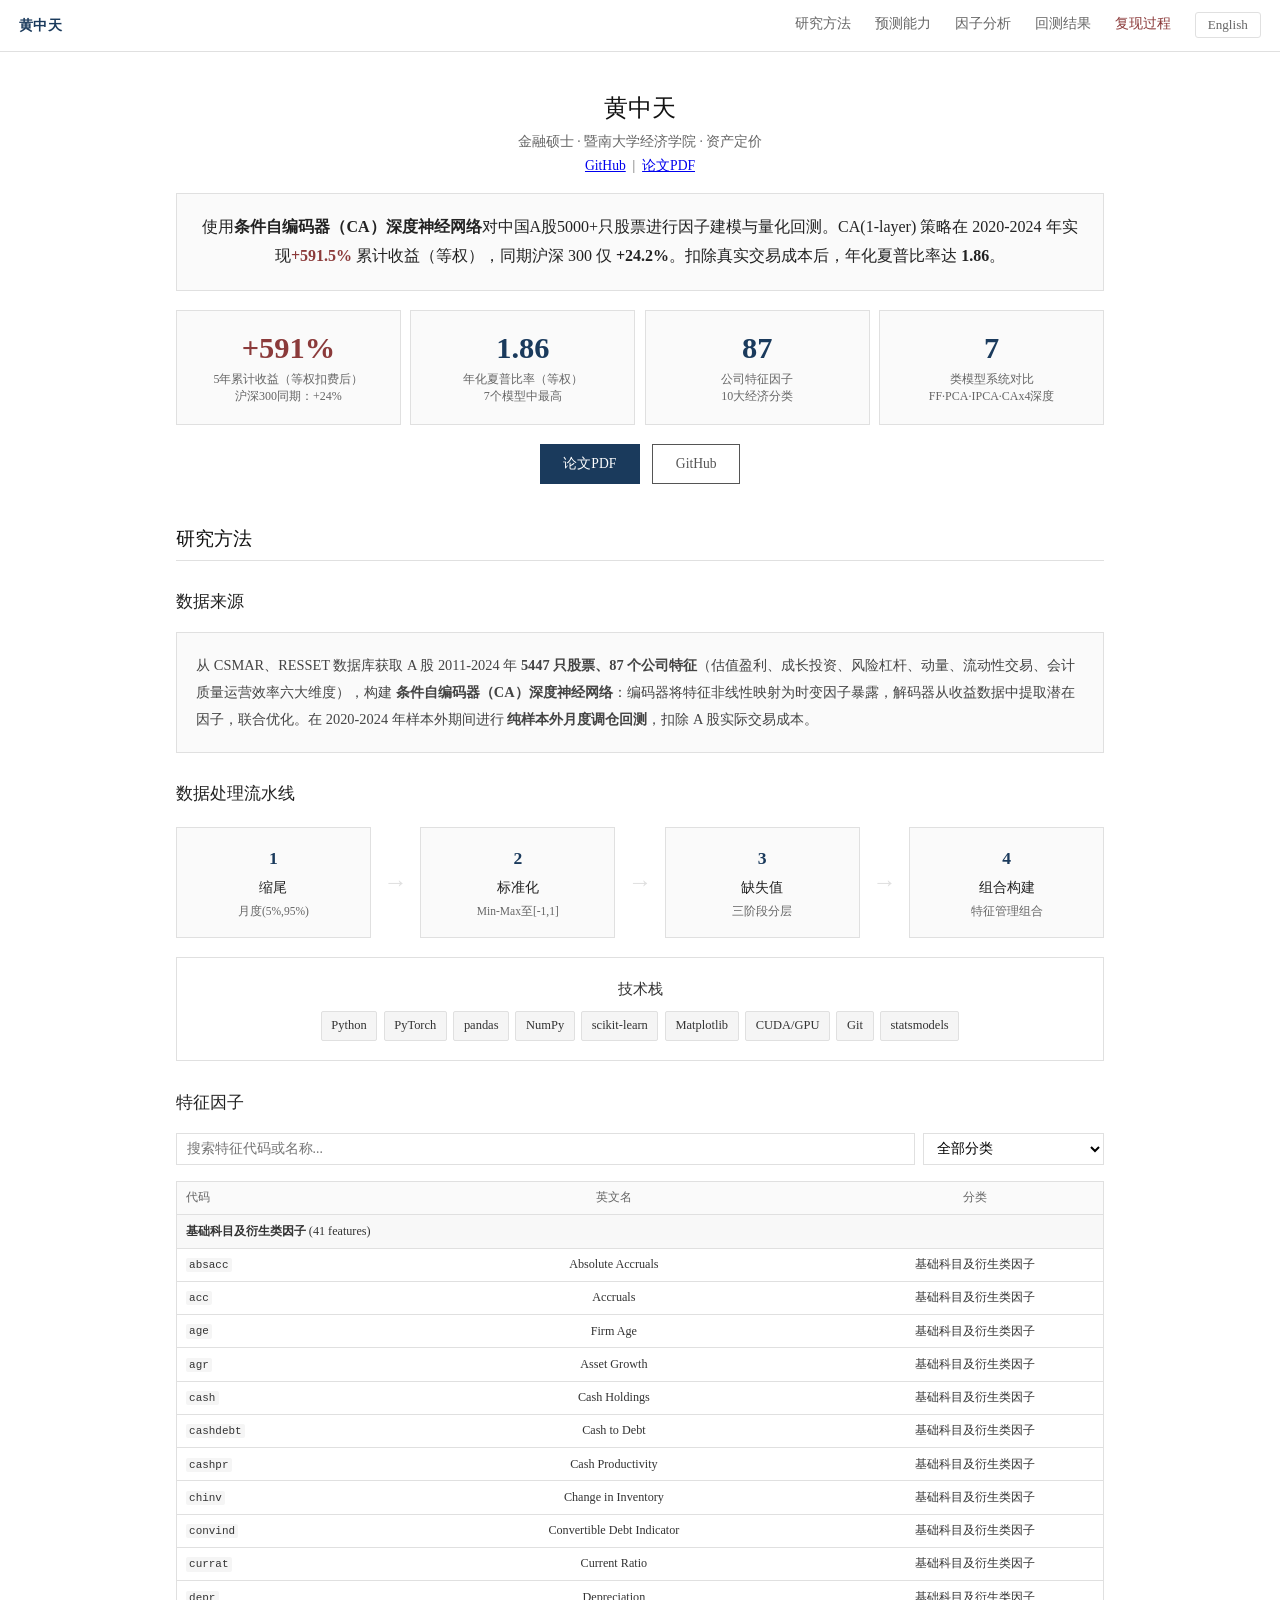
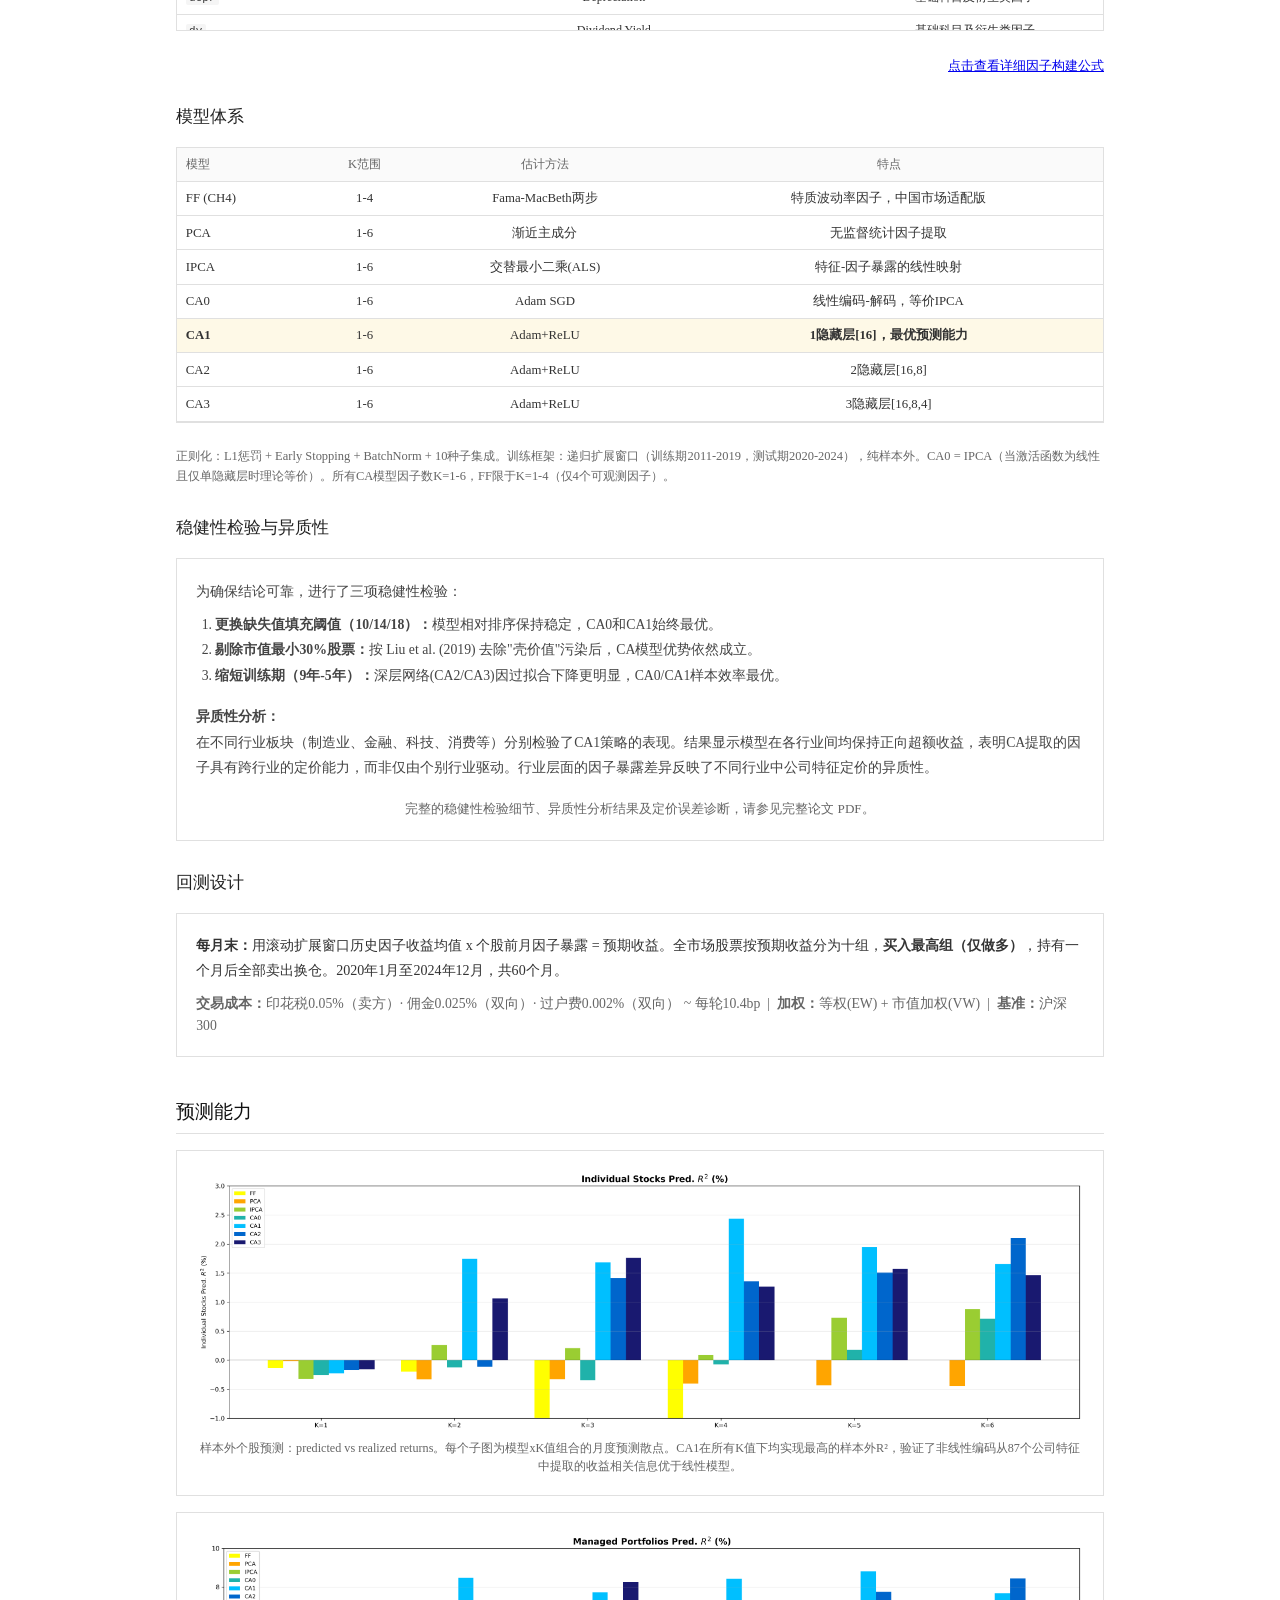
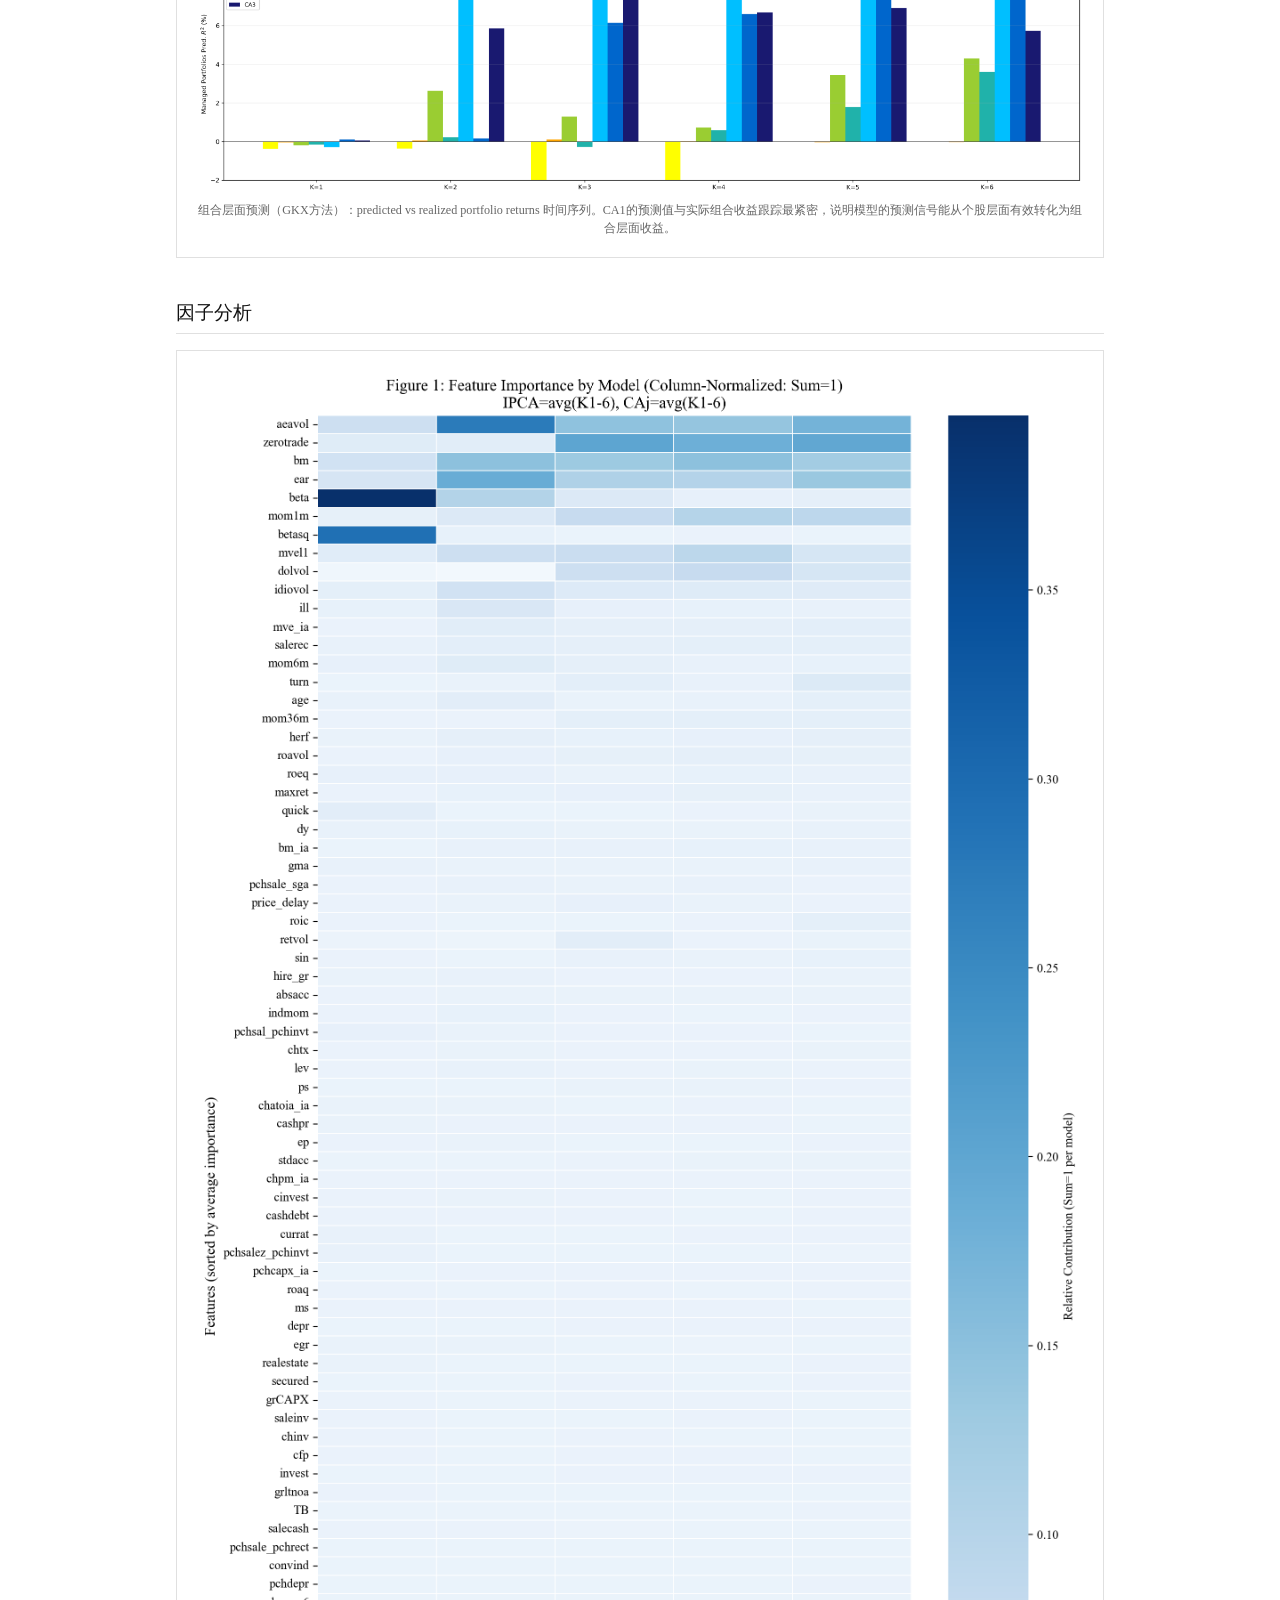
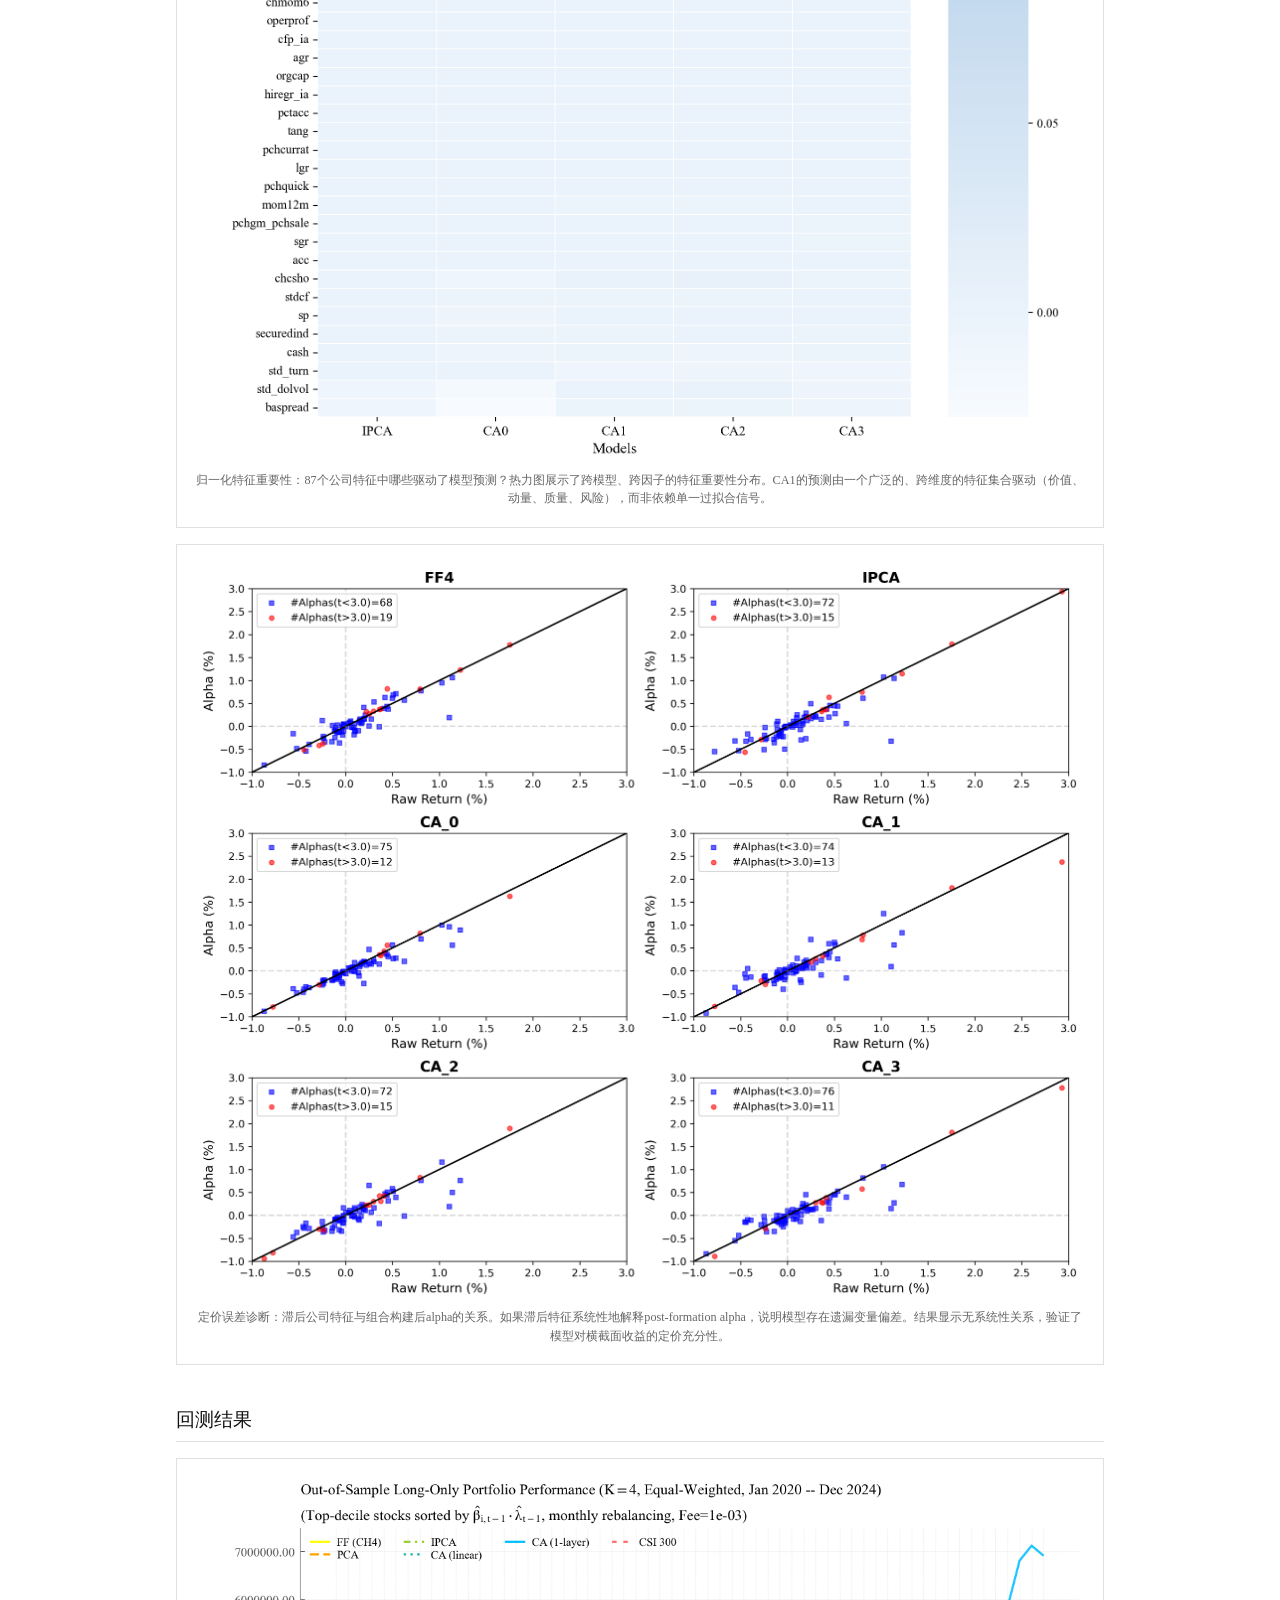
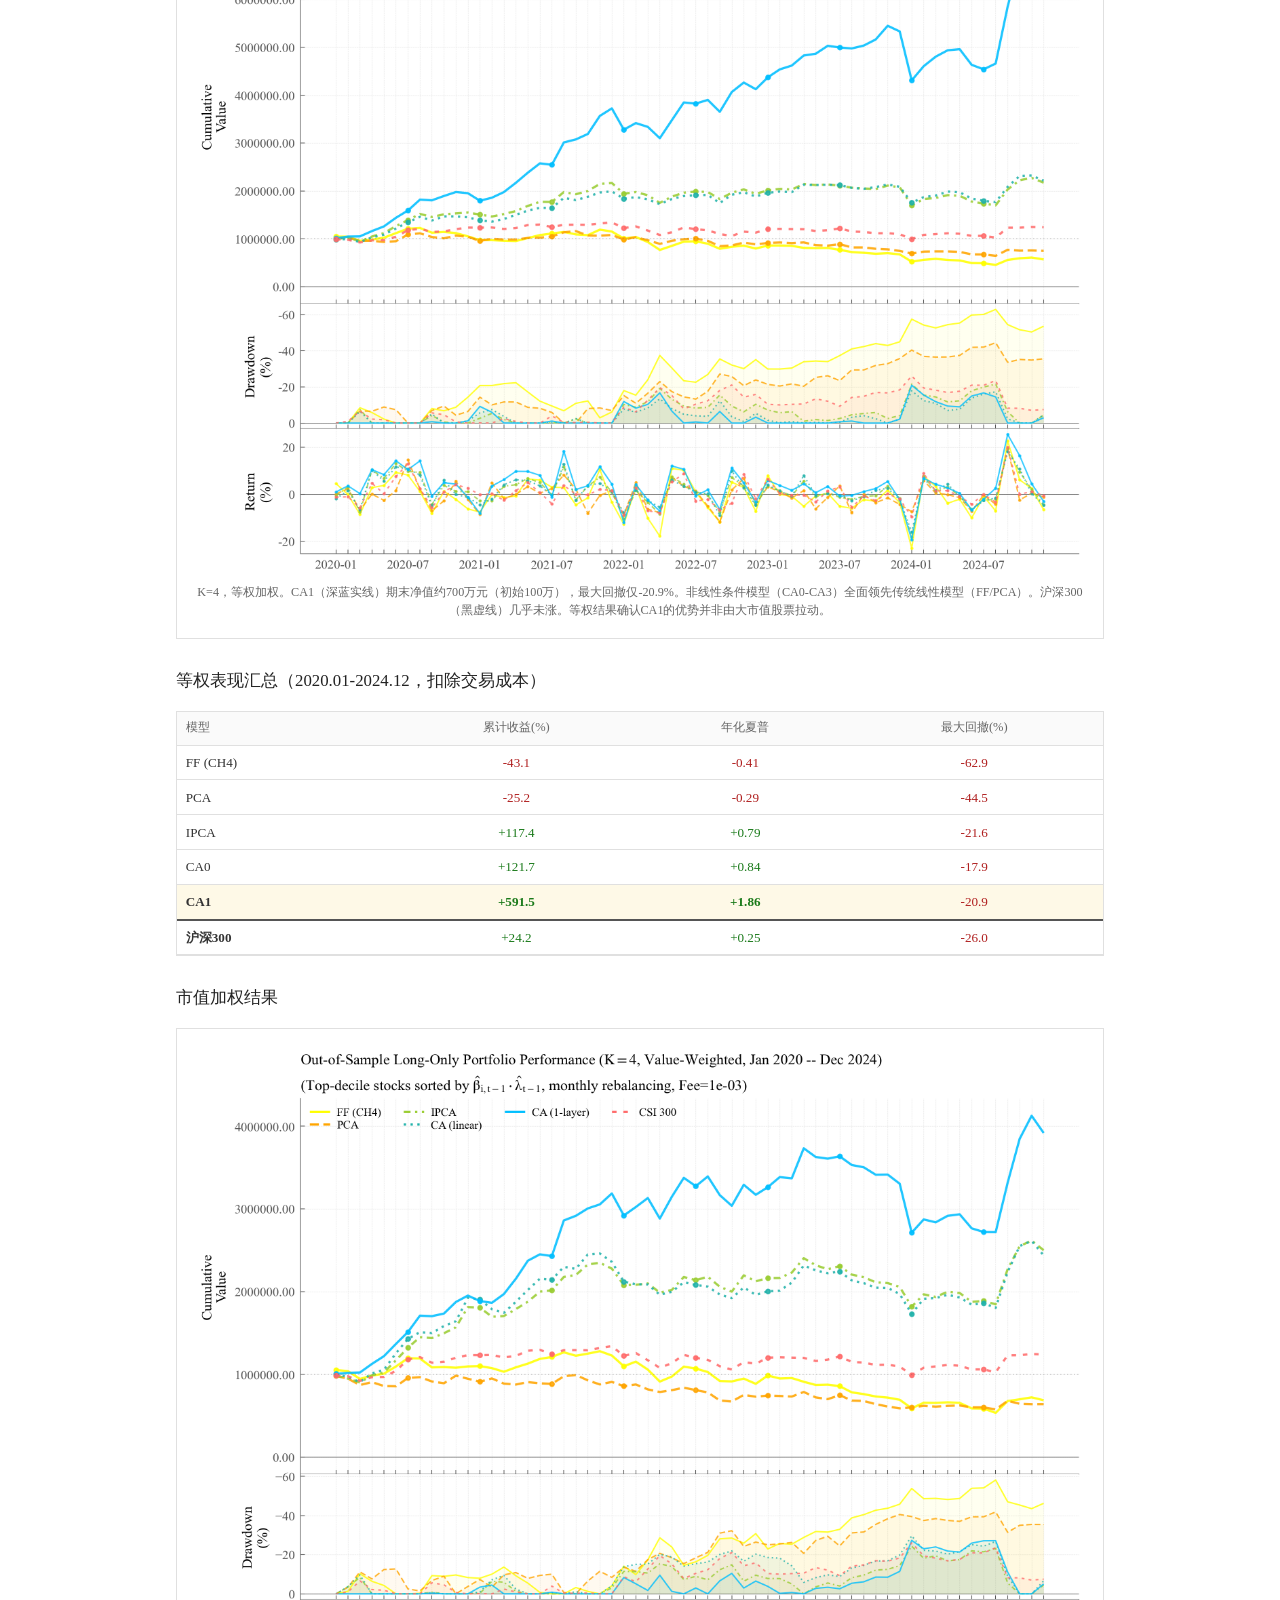
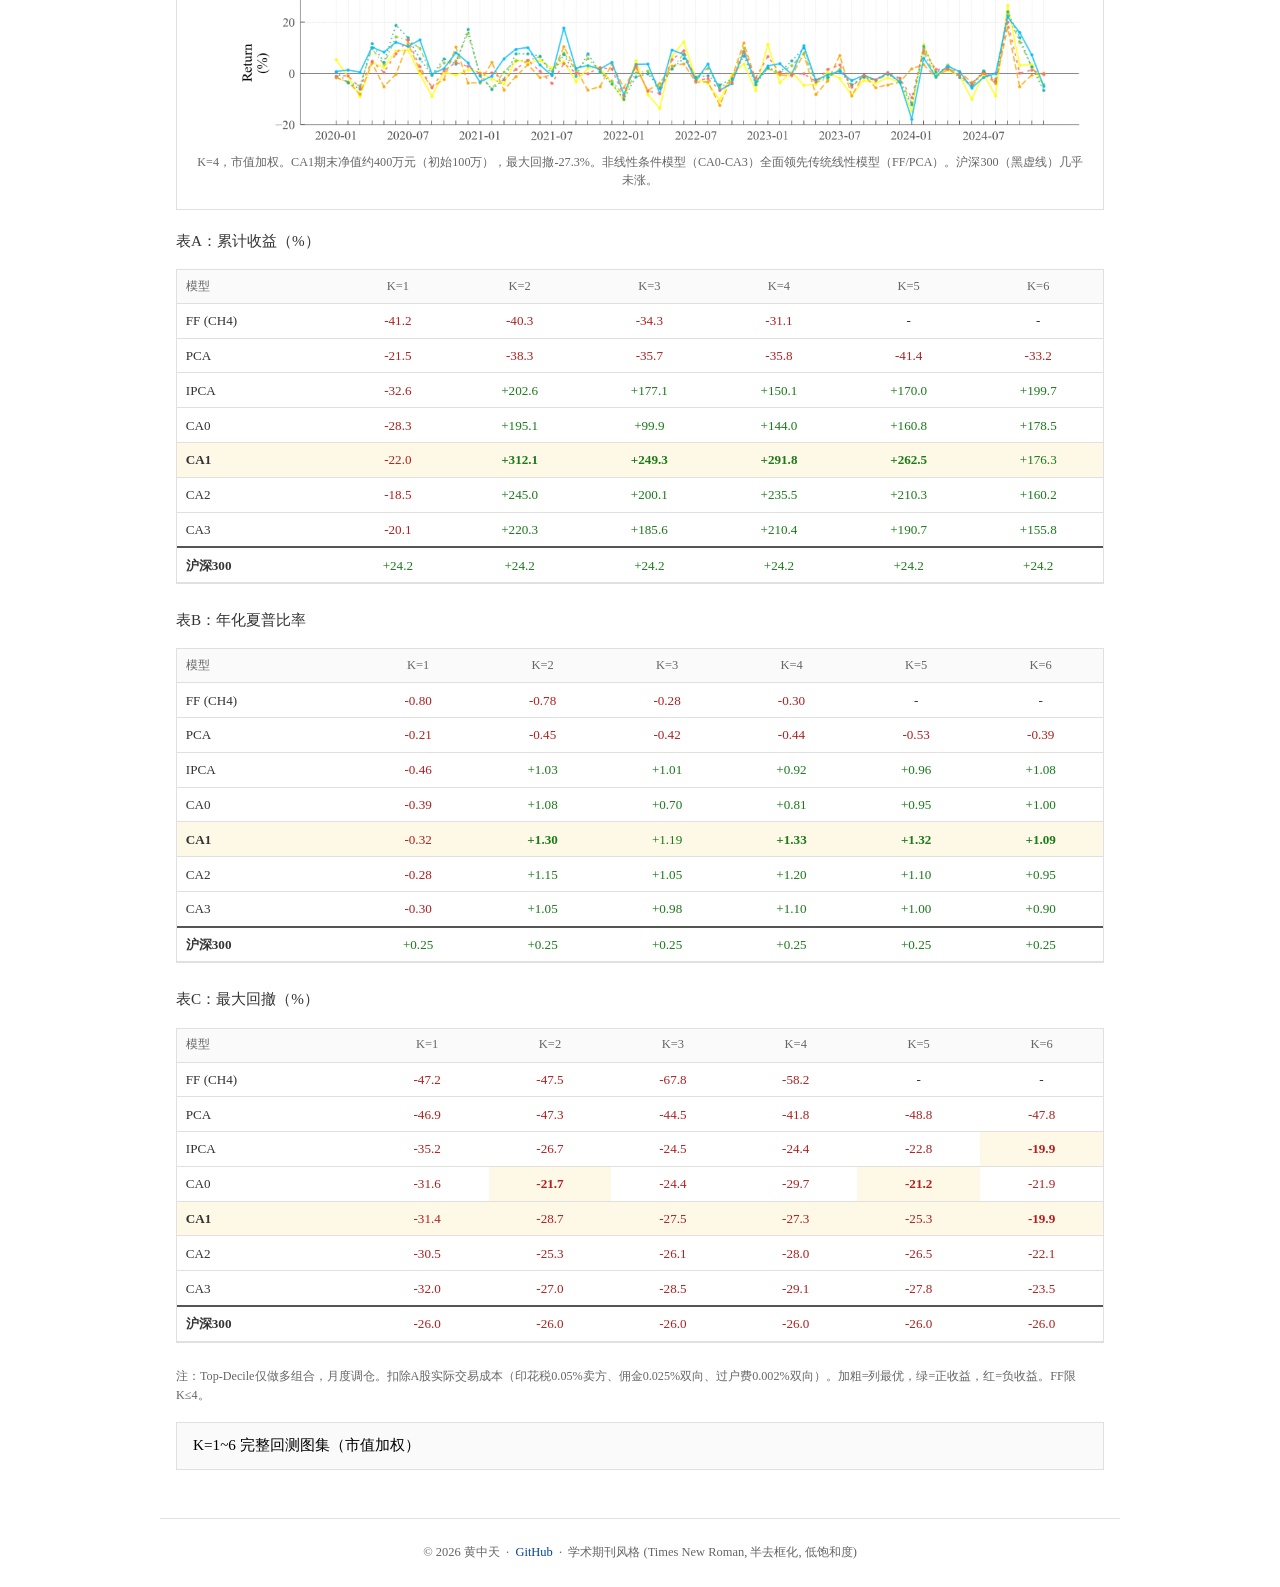
==== commit b4efc949: "v4.4: 添加复现过程演示PPT (基于PPT-SKILL Academic模板)" ====
--- a/docs/index.html
+++ b/docs/index.html
@@ -87,6 +87,7 @@
     <a href="#prediction" data-i18n="nav.prediction">预测能力</a>
     <a href="#factors" data-i18n="nav.factors">因子分析</a>
     <a href="#results" data-i18n="nav.results">回测结果</a>
+    <a href="复现过程.html" style="color:var(--accent2);">复现过程</a>
     <button class="lang-switch" id="lang-switch-btn" onclick="switchLang()">English</button>
   </div>
 </nav>
@@ -221,7 +222,7 @@
     </div>
 
     <p style="font-size:0.82rem;margin-top:0.6rem;text-align:right;">
-      <a href="因子构建公式.docx" data-i18n="sec2.formula_link">点击查看详细因子构建公式</a>
+      <a href="因子构建公式.docx">点击查看详细因子构建公式</a>
     </p>
 
     <!-- Model Architecture -->
